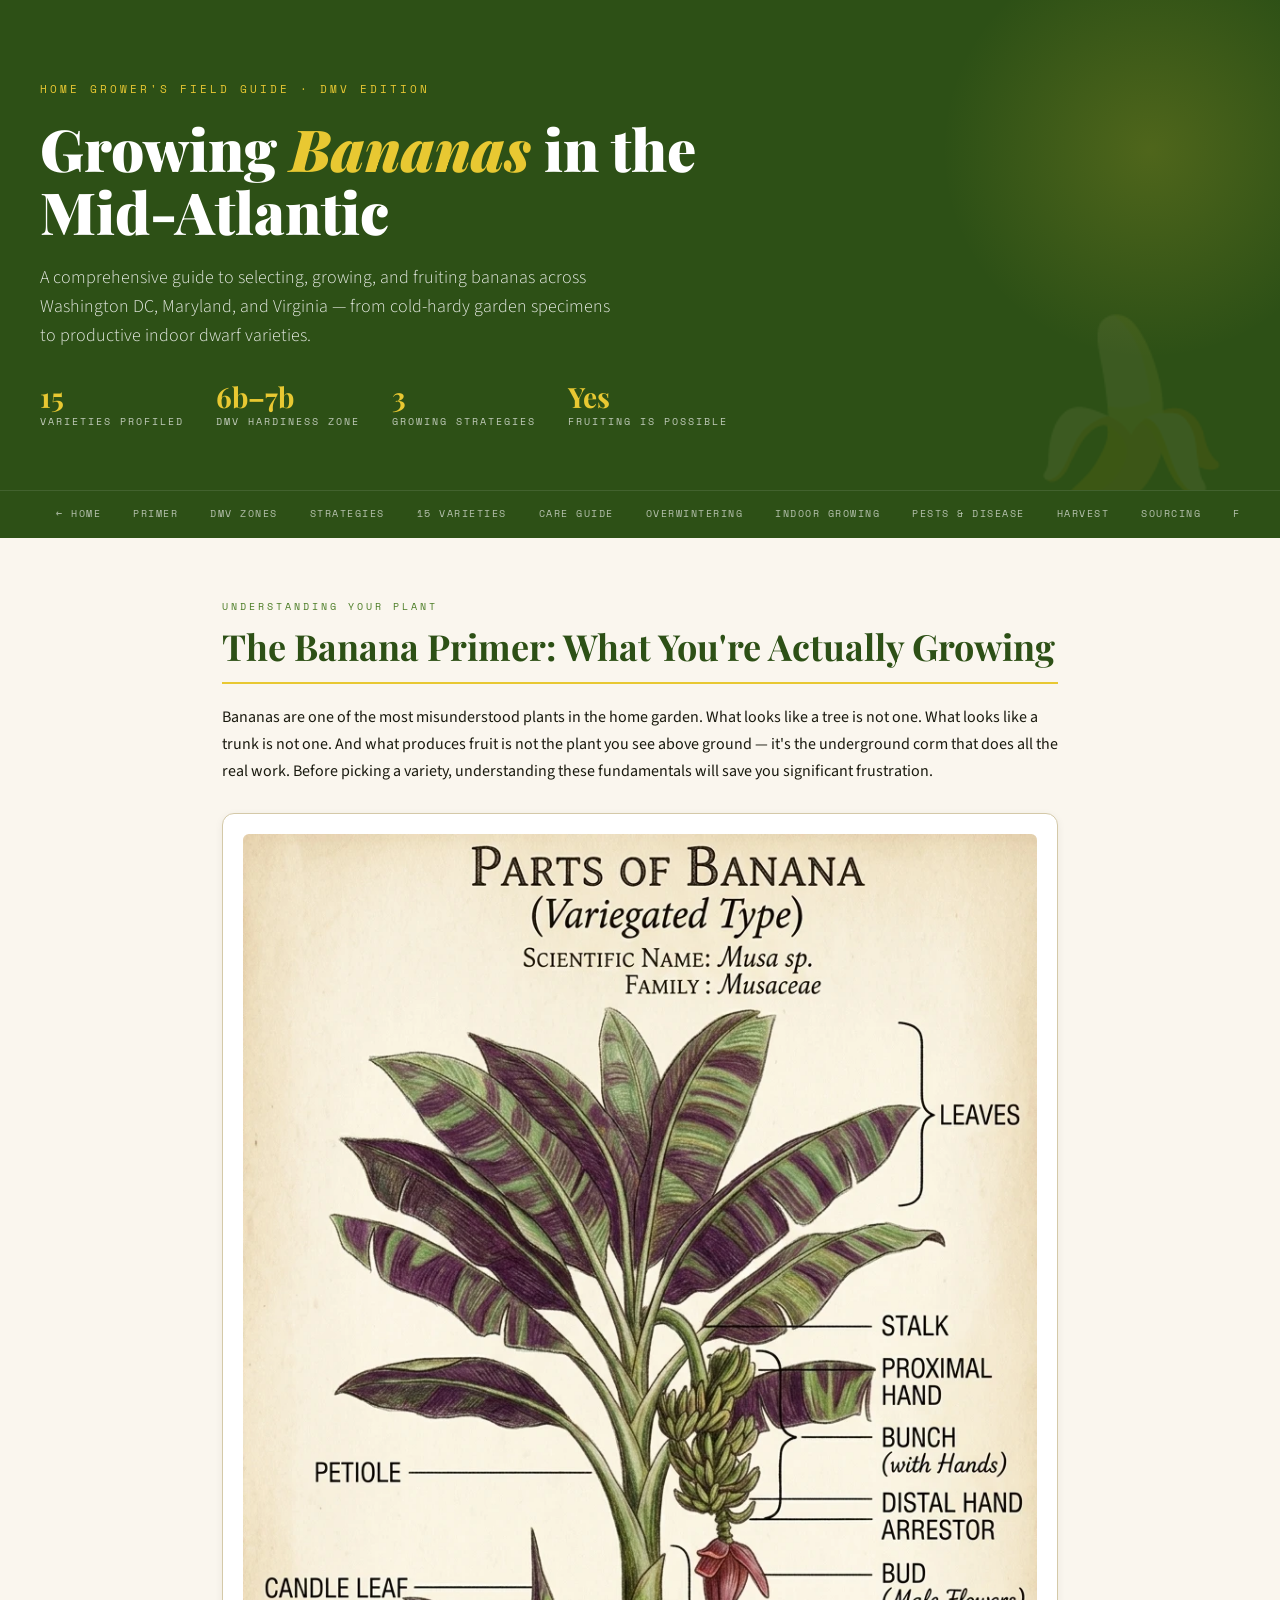
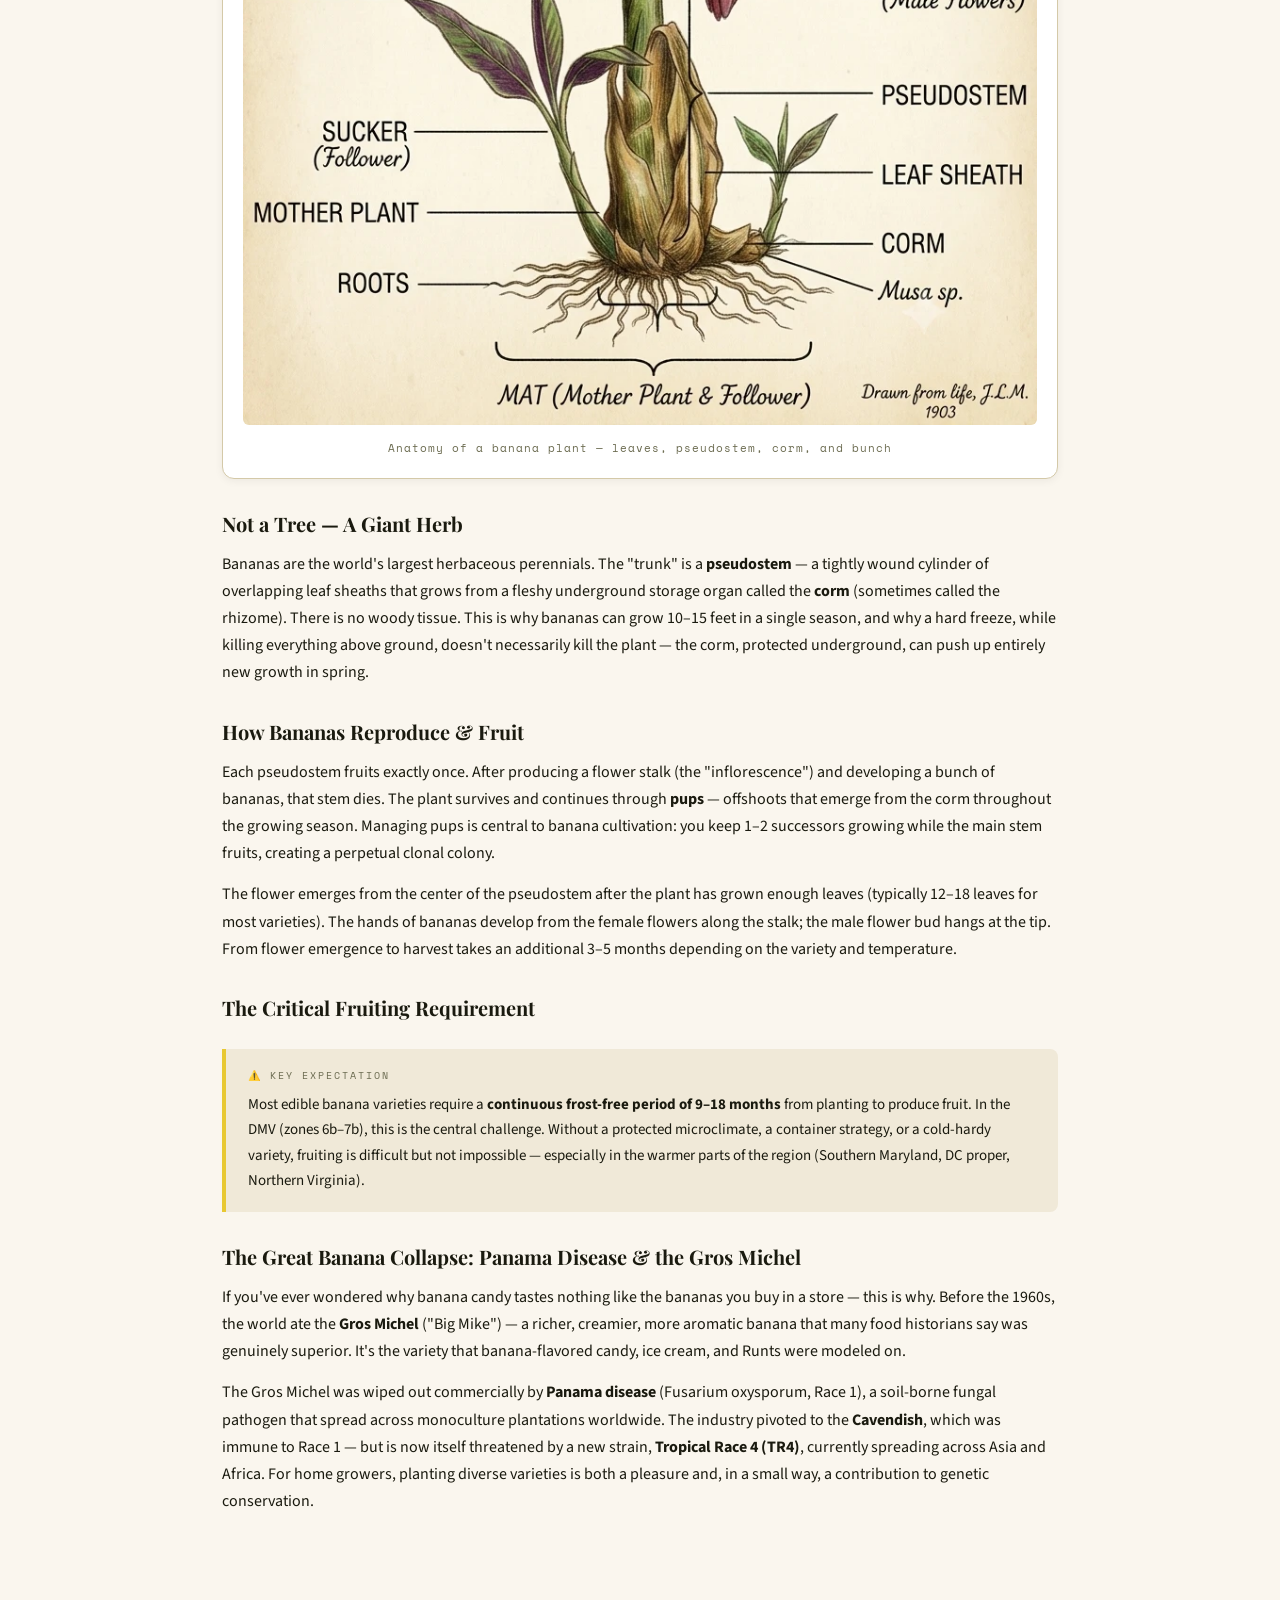
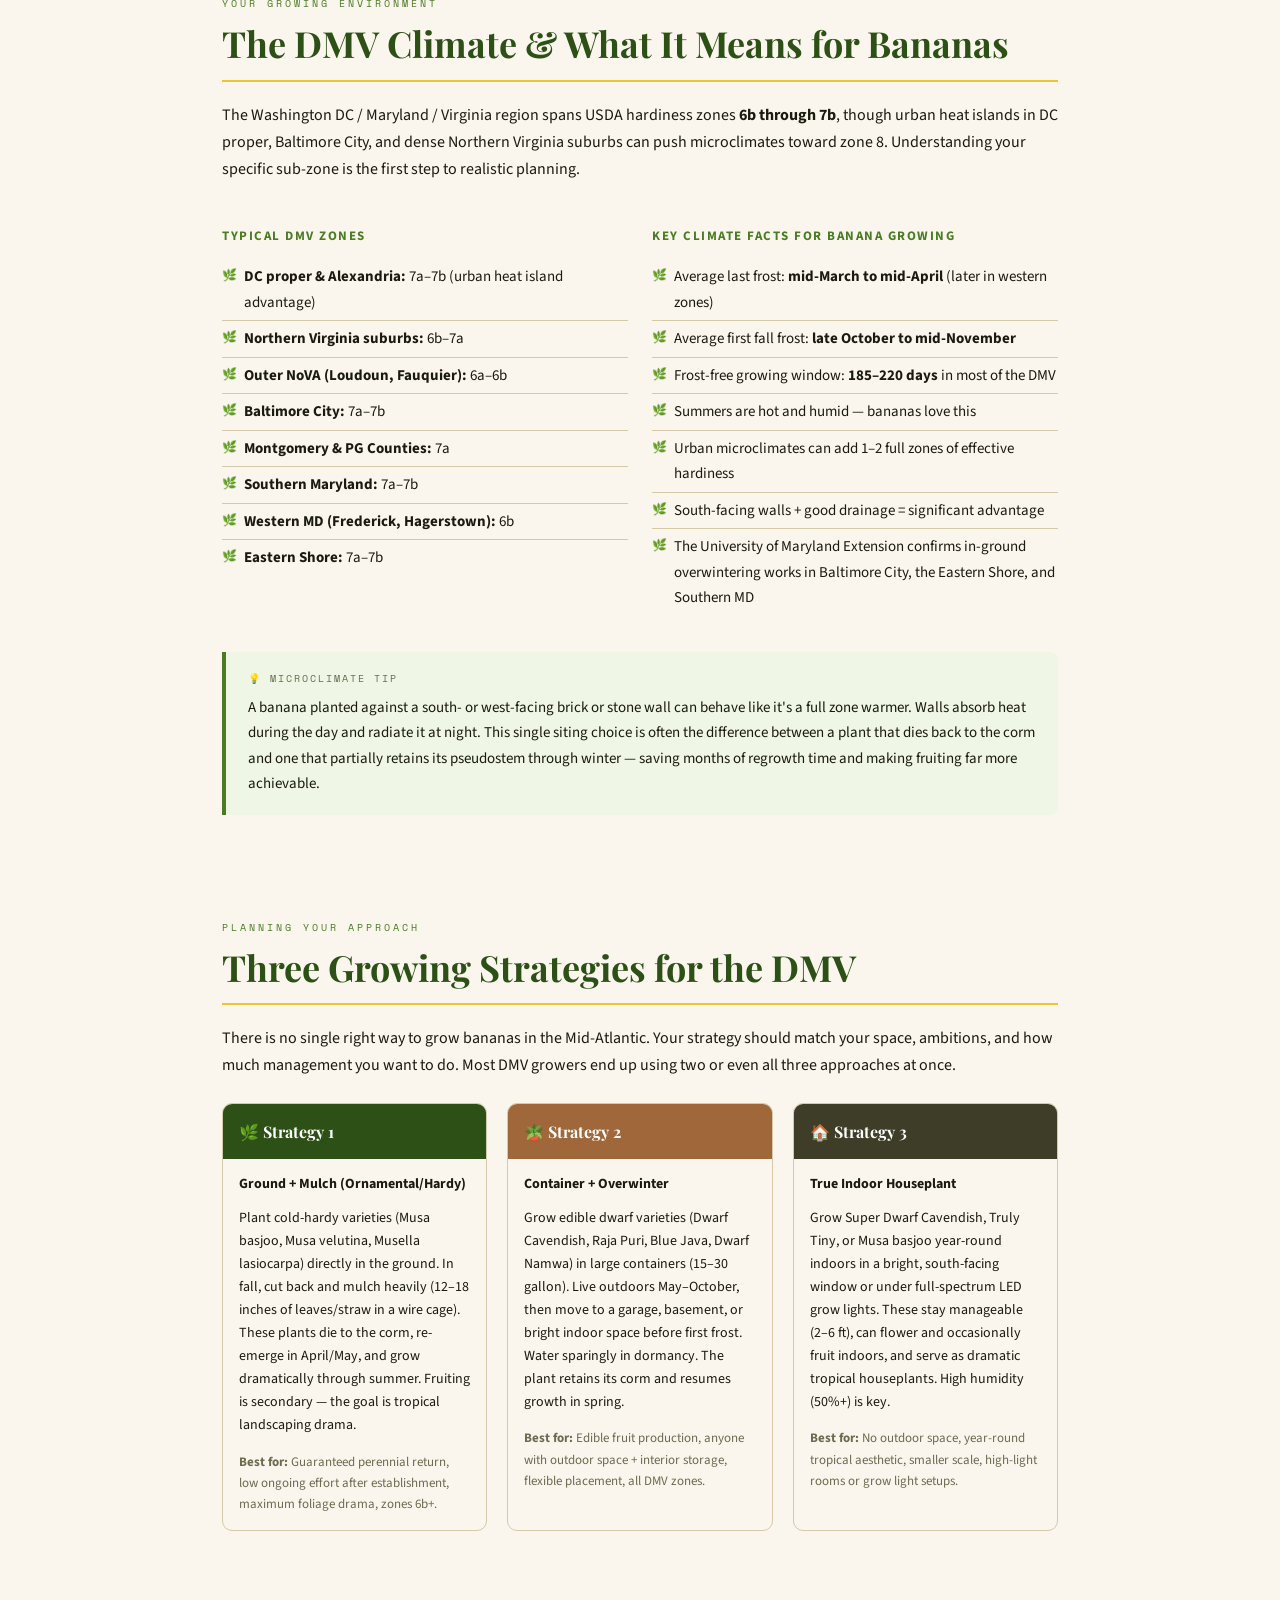
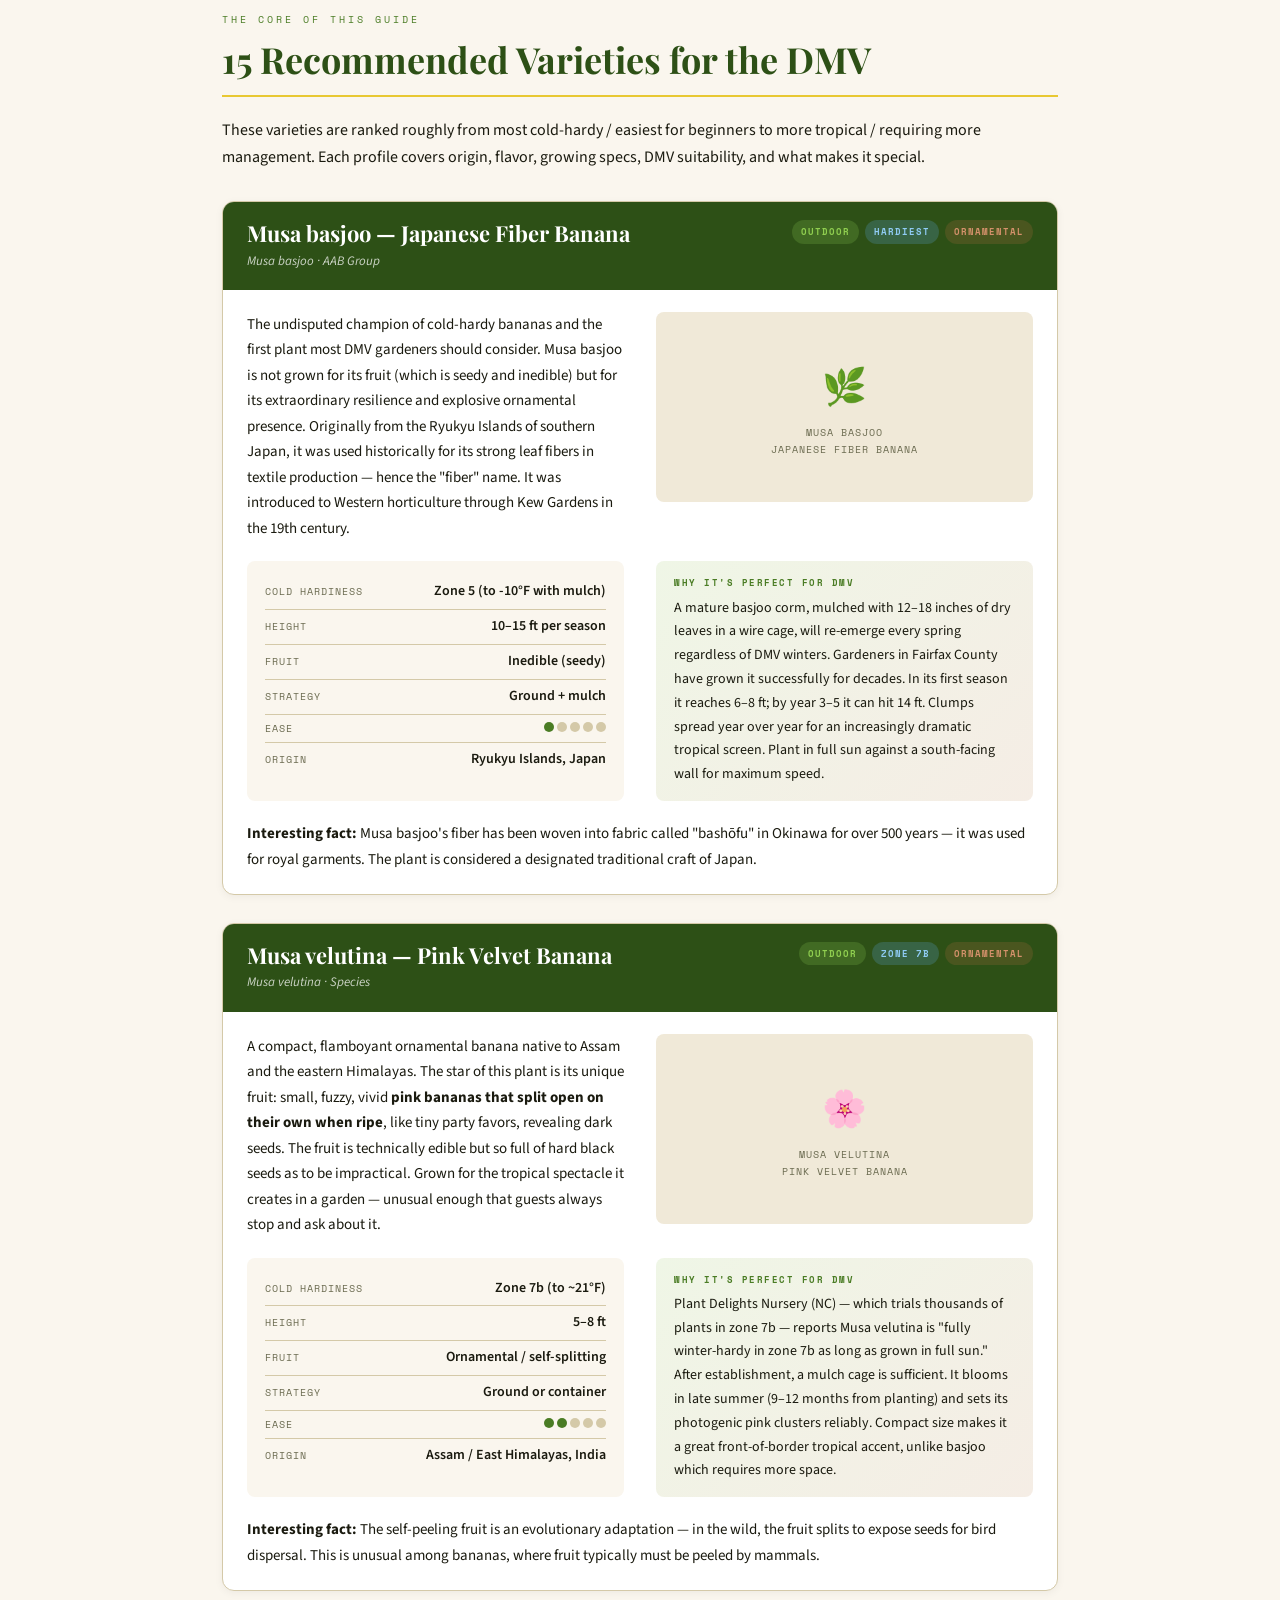
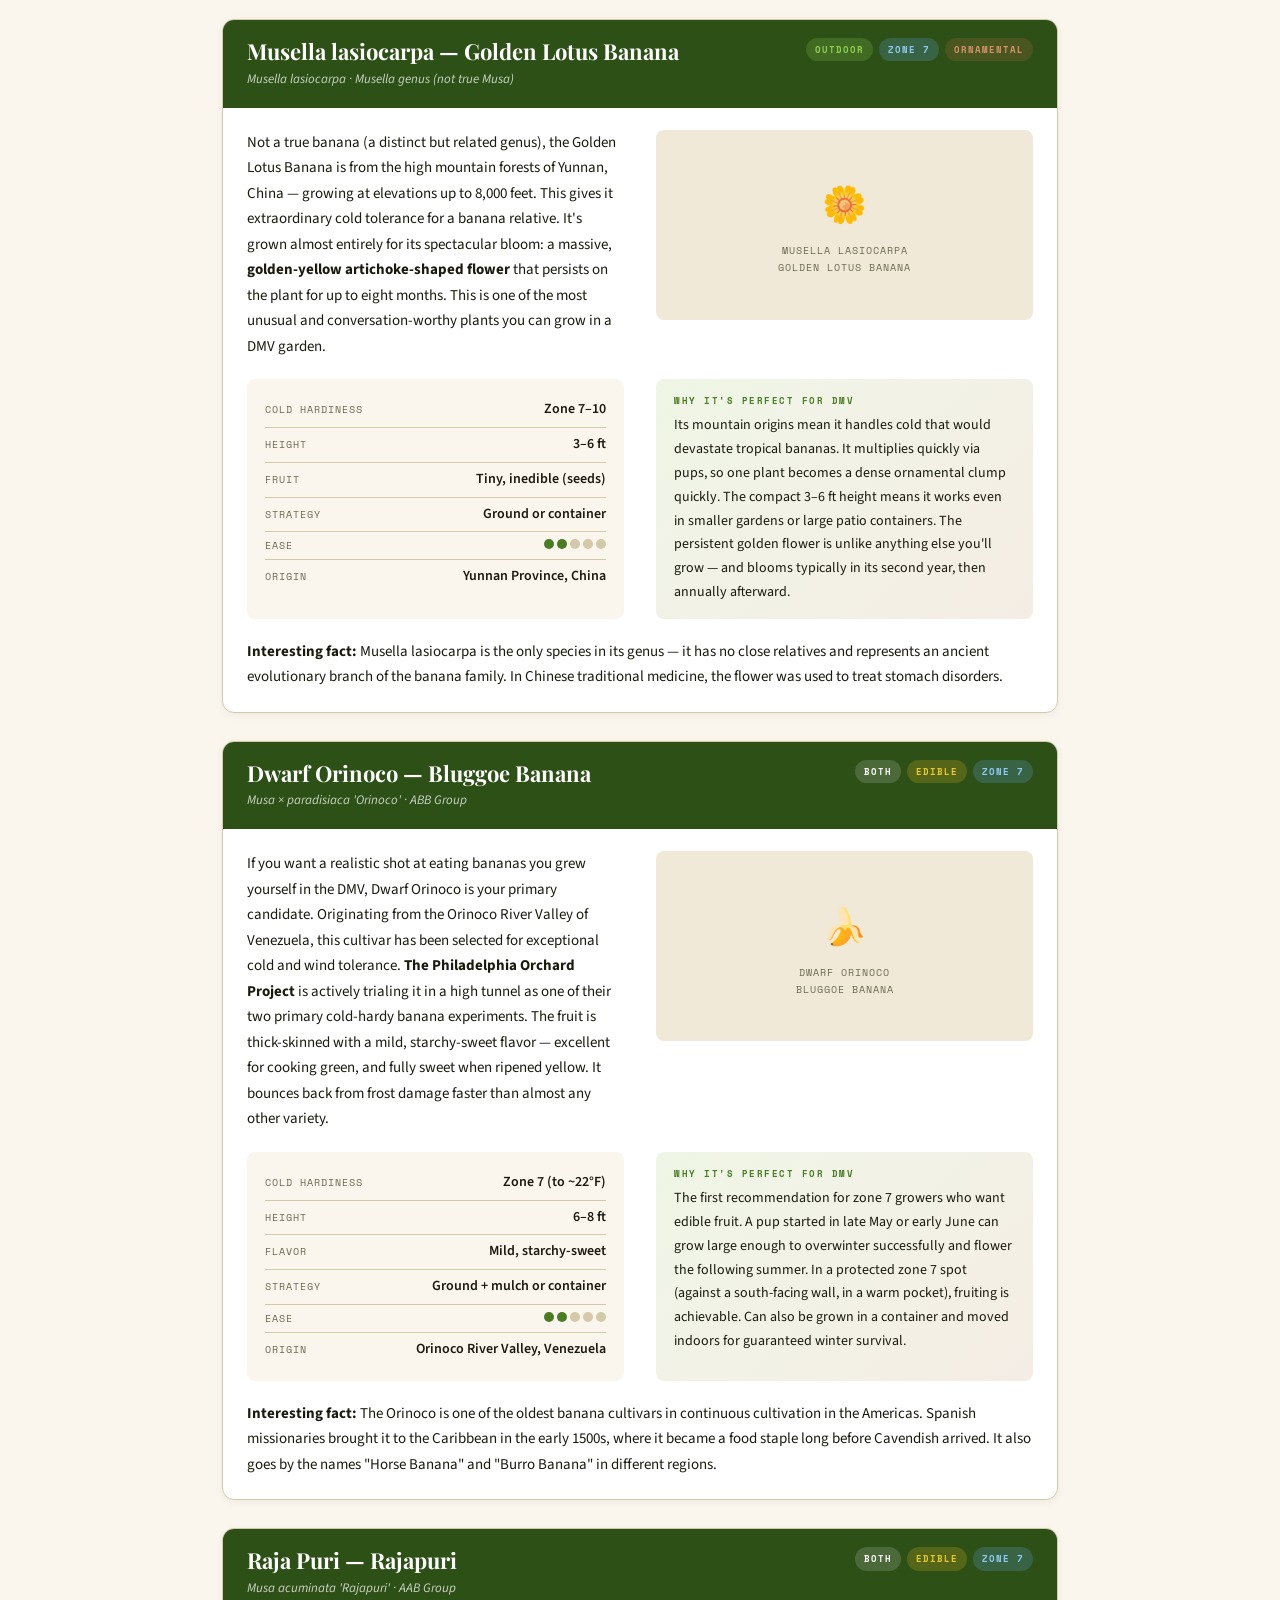
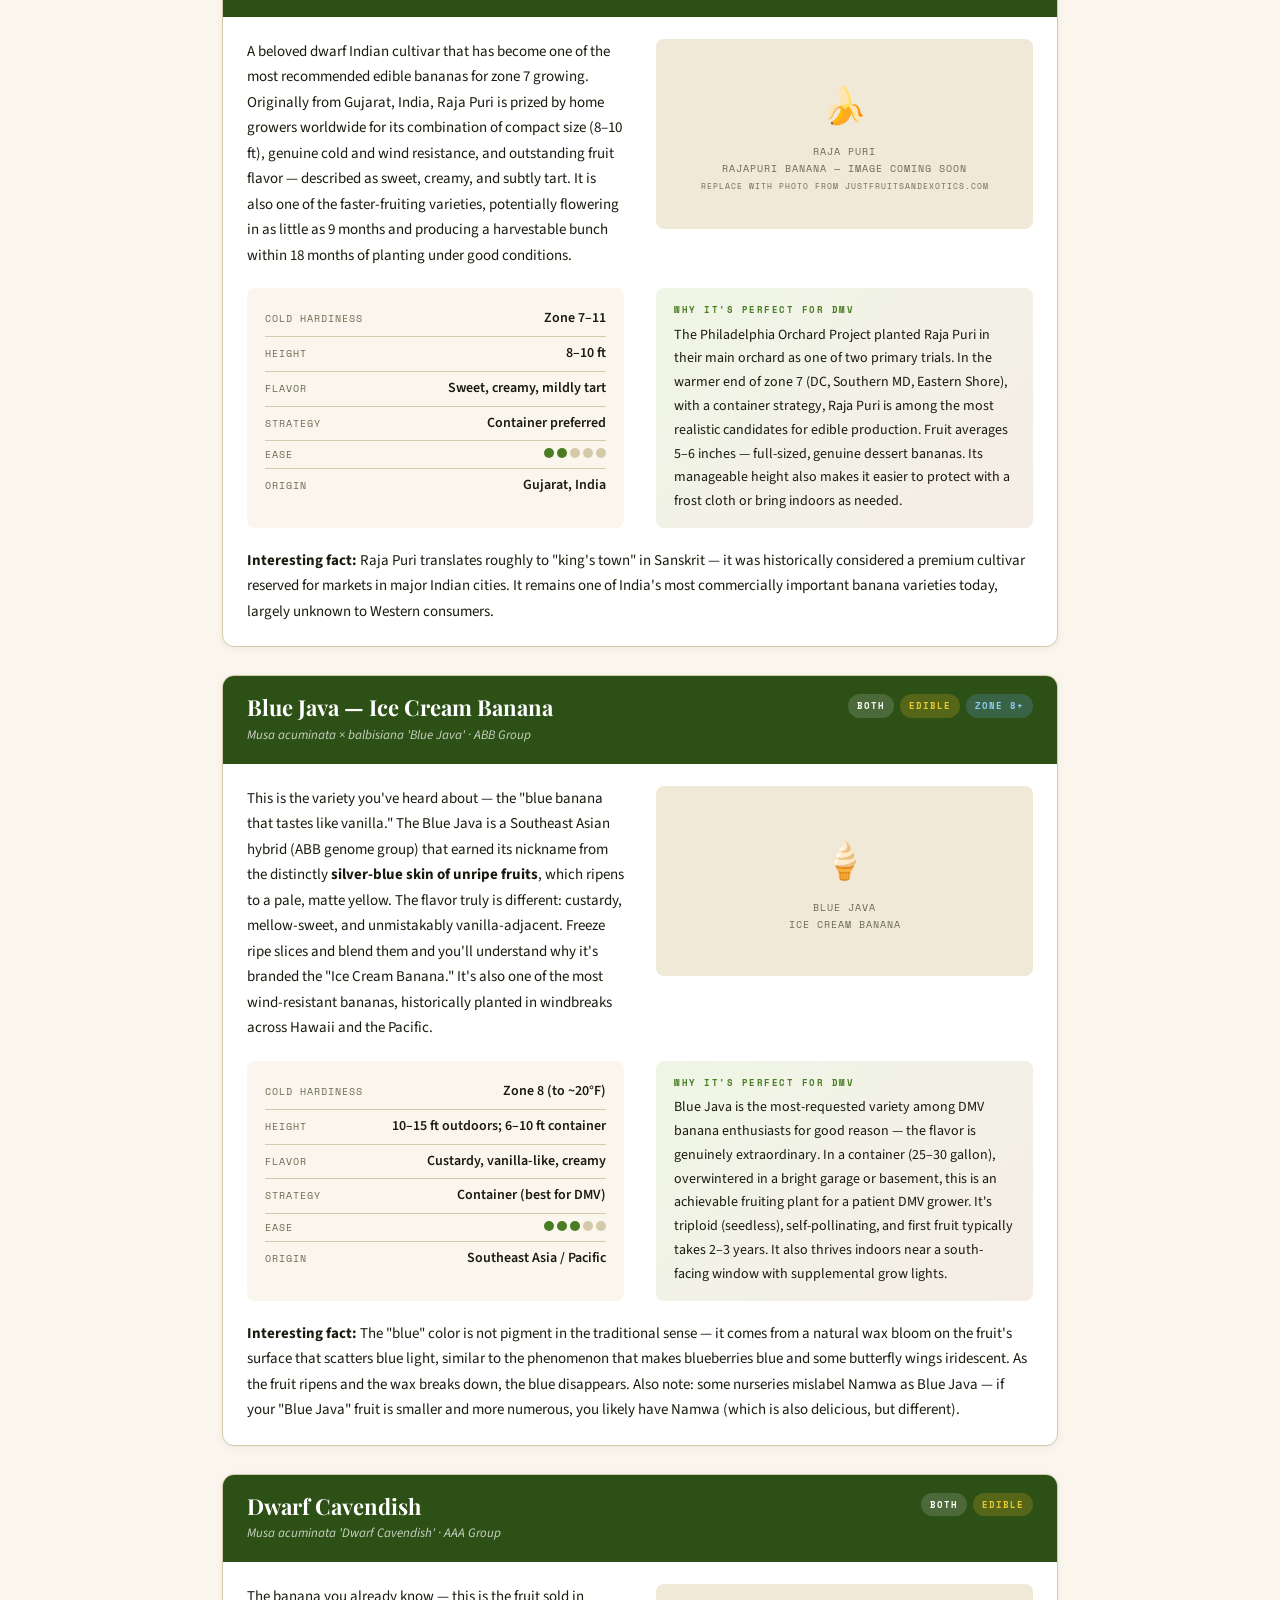
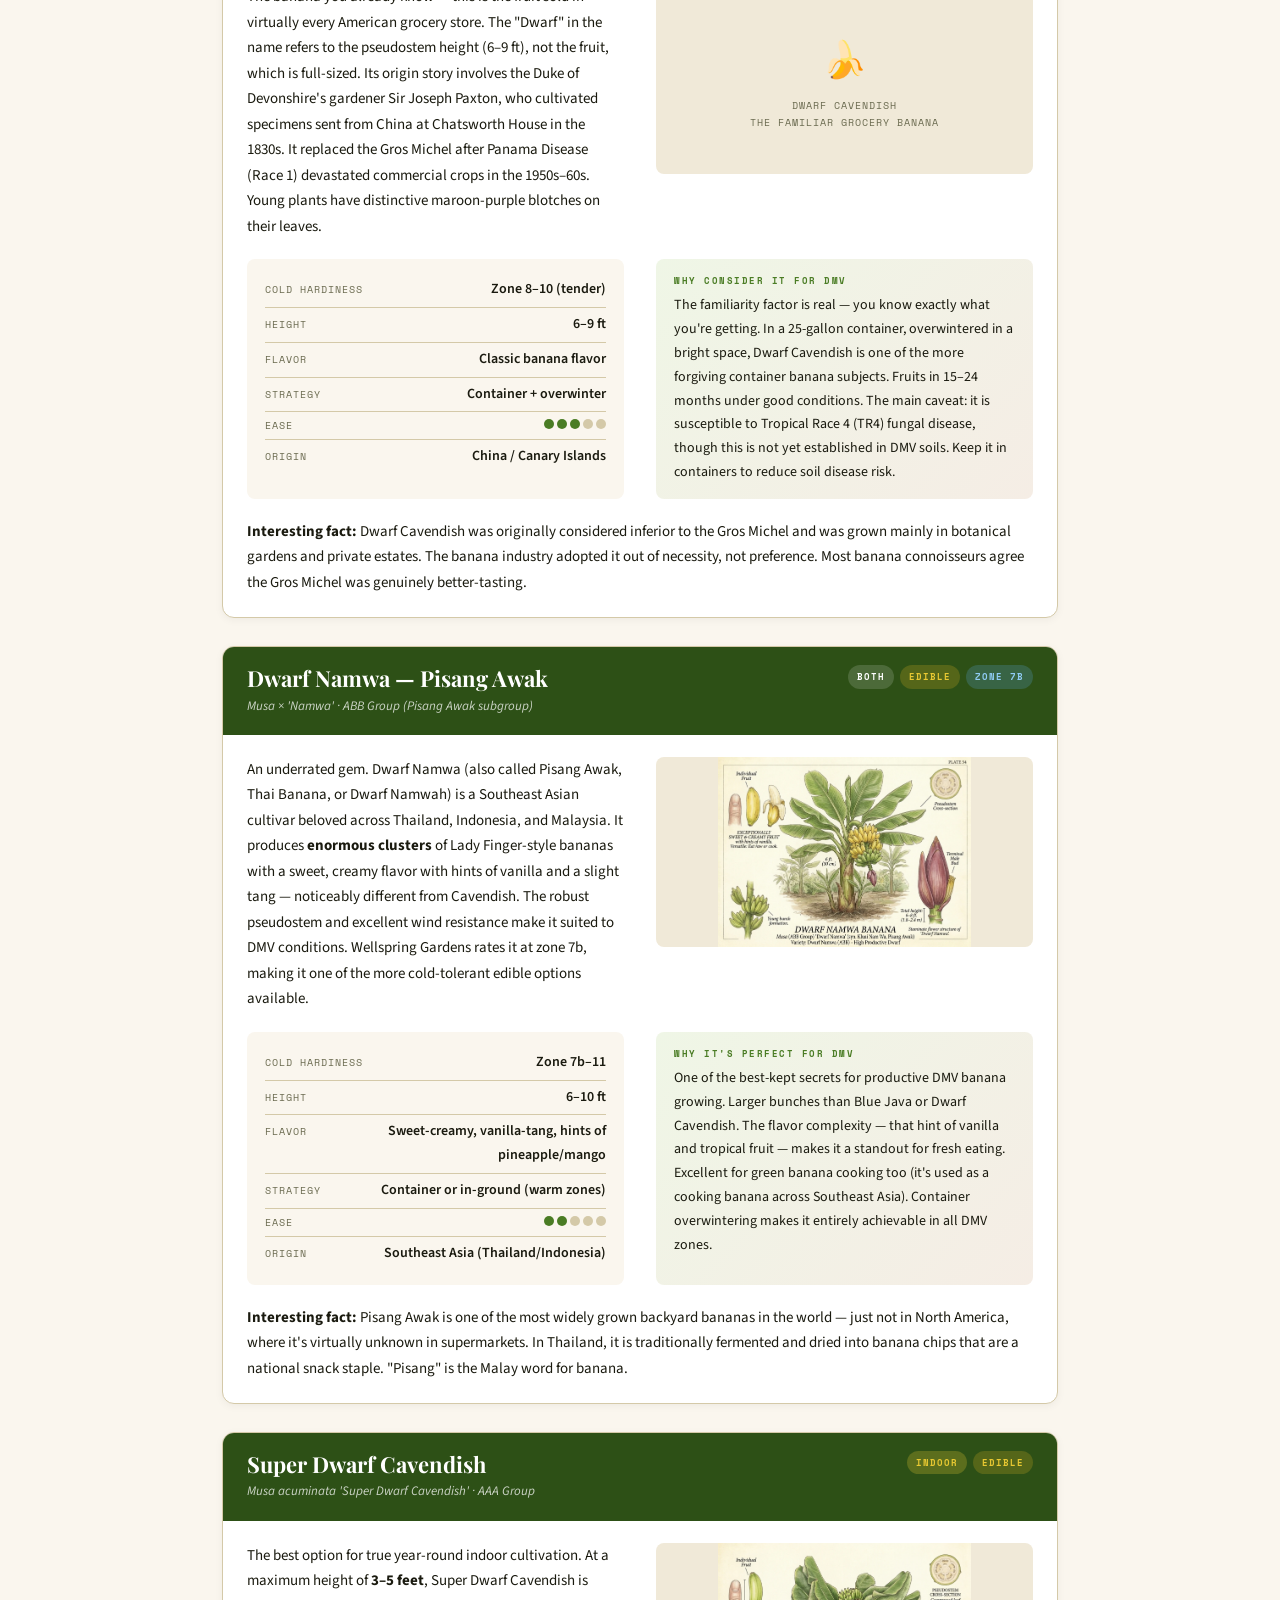
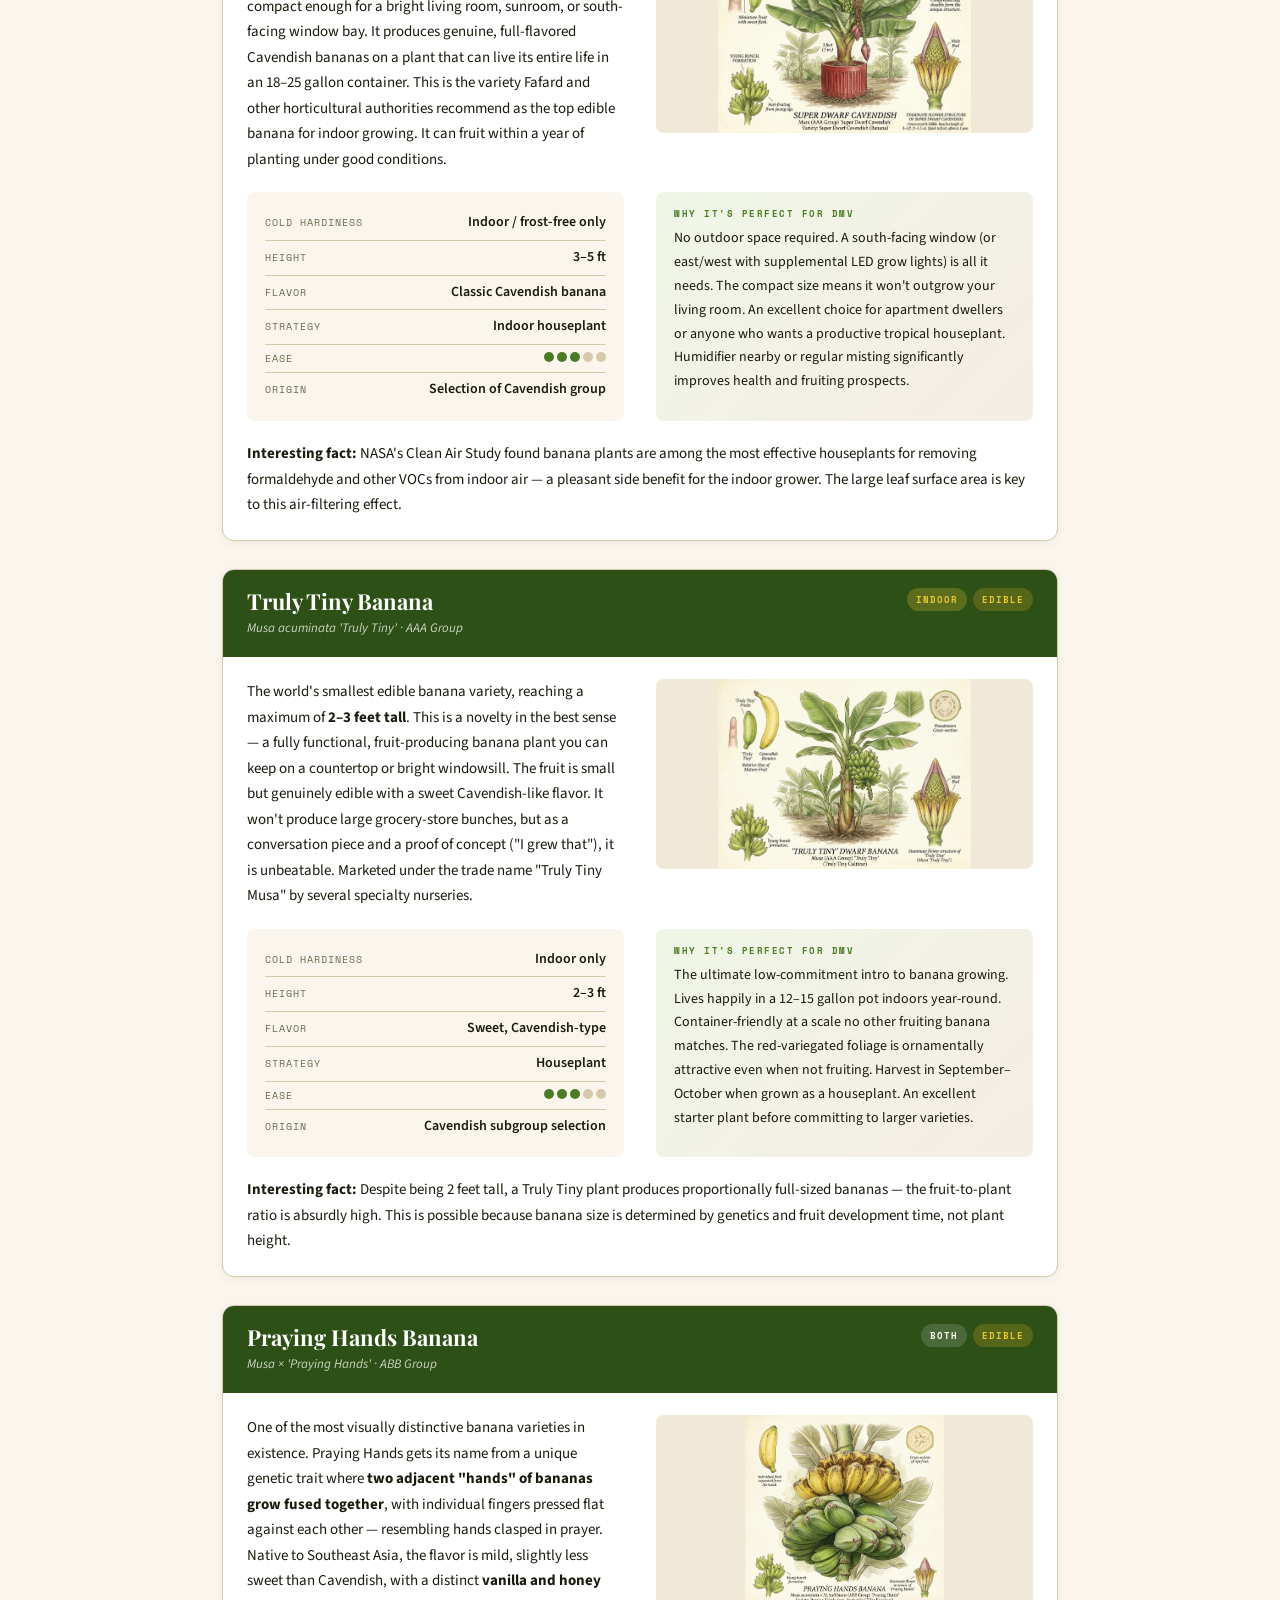
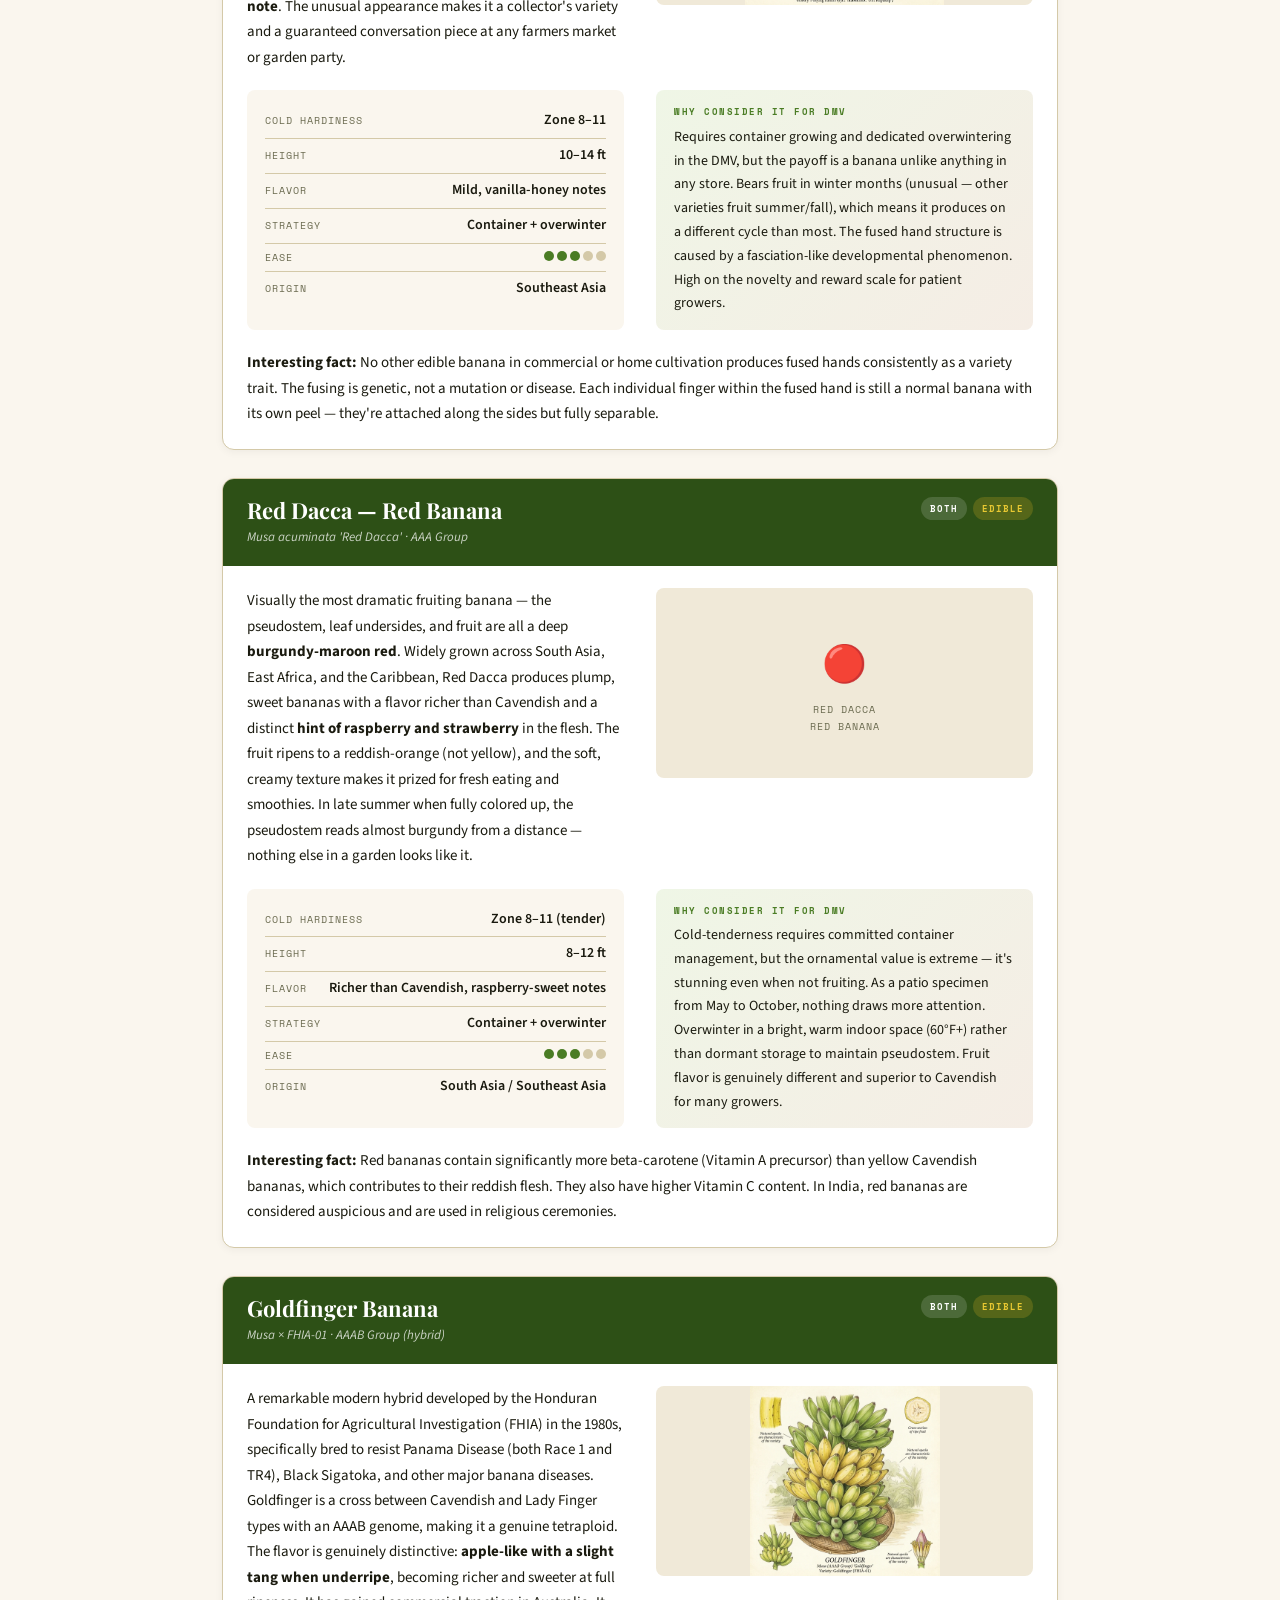
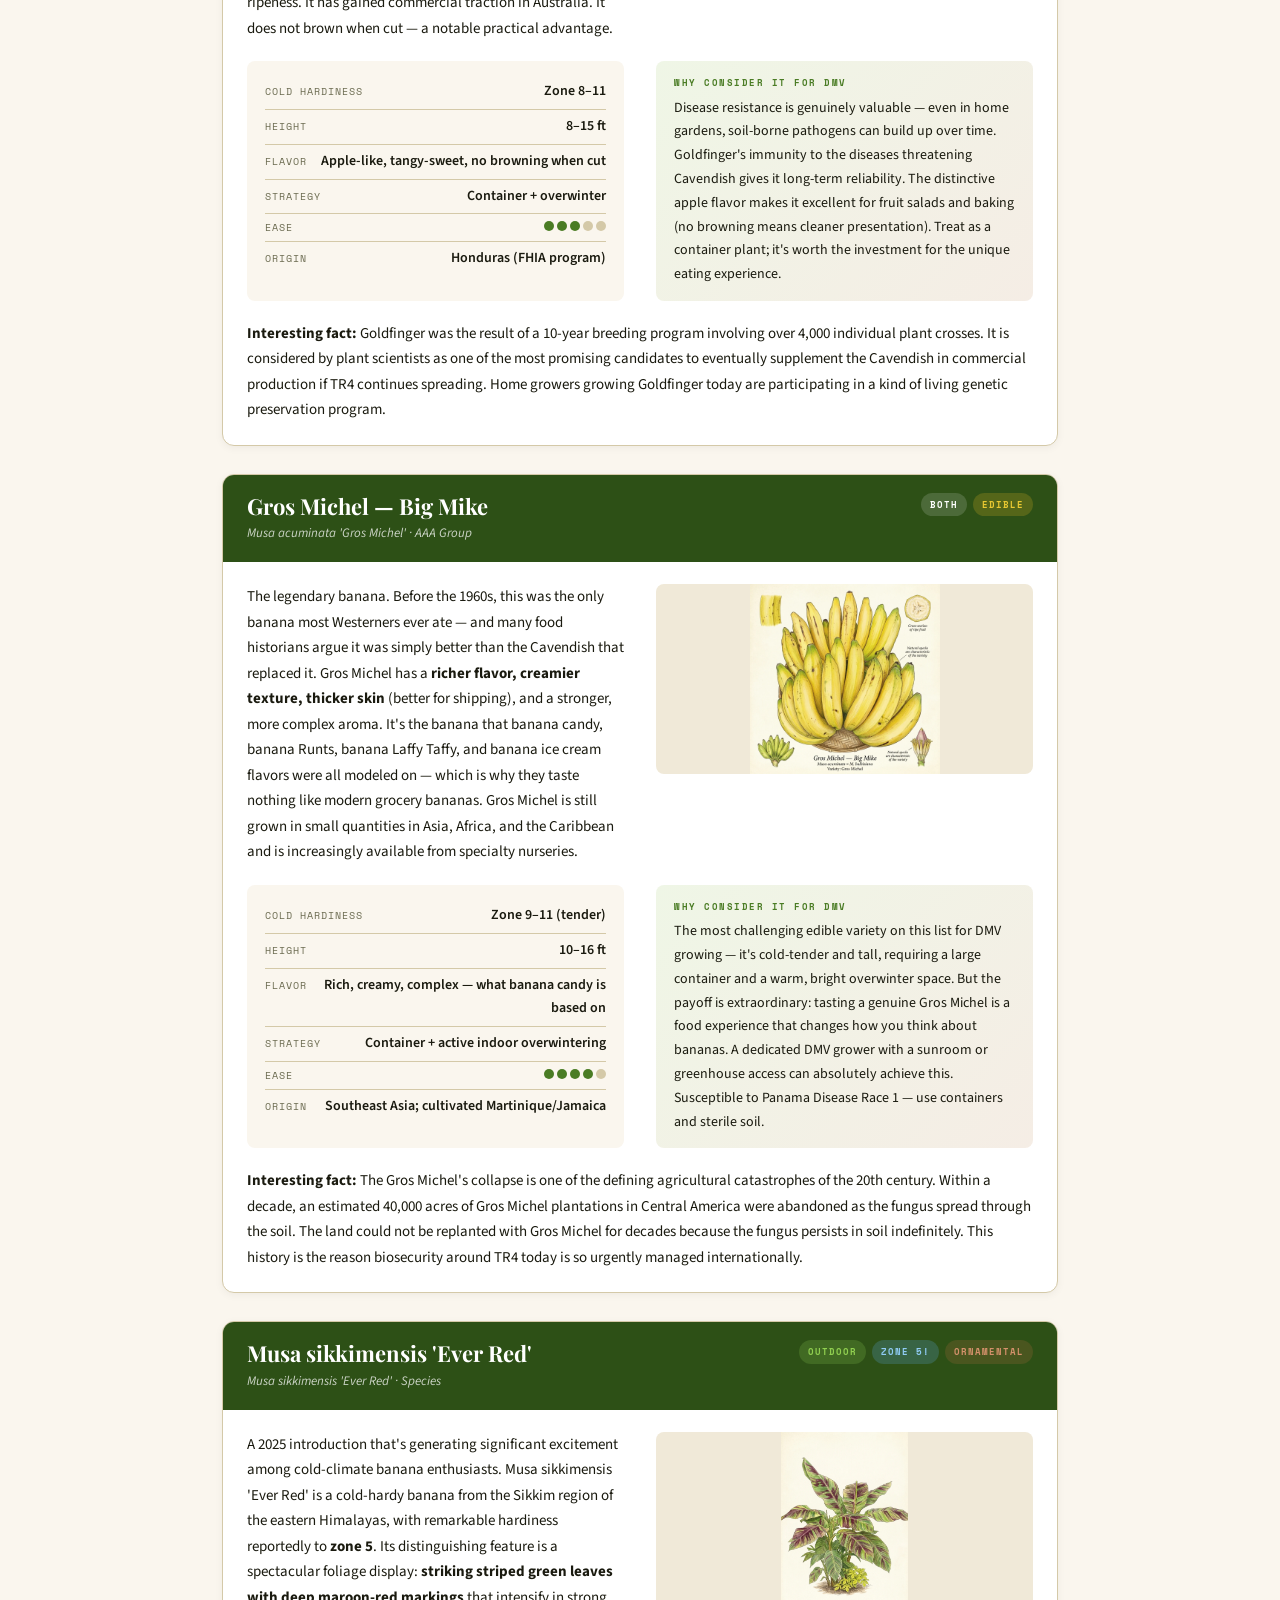
==== bananas.html @ cd566c12 "Add a homepage and move the banana guide to bananas.html The homepage now lives at index.html with a" ====
<!DOCTYPE html>
<html lang="en">
<head>
<meta charset="UTF-8">
<meta name="viewport" content="width=device-width, initial-scale=1.0">
<title>Growing Bananas in the DMV — A Complete Home Grower's Guide</title>
<style>
  @import url('https://fonts.googleapis.com/css2?family=Playfair+Display:ital,wght@0,400;0,700;0,900;1,400;1,700&family=Source+Sans+3:wght@300;400;600;700&family=Space+Mono:wght@400;700&display=swap');

  :root {
    --leaf:        #2D5016;
    --leaf-mid:    #4A7C24;
    --leaf-light:  #7DB84A;
    --banana:      #E8C832;
    --banana-deep: #C9A820;
    --earth:       #6B4226;
    --earth-light: #A0673A;
    --parchment:   #FAF6EE;
    --parchment-dark: #F0E9D8;
    --ink:         #1A1A0F;
    --ink-mid:     #3D3D28;
    --ink-light:   #6B6B50;
    --white:       #FFFFFF;
    --rule:        #D4C9A8;
  }

  * { box-sizing: border-box; margin: 0; padding: 0; }

  html { scroll-behavior: smooth; }

  body {
    font-family: 'Source Sans 3', sans-serif;
    background: var(--parchment);
    color: var(--ink);
    font-size: 16px;
    line-height: 1.7;
  }

  /* ── HERO ── */
  .hero {
    background: var(--leaf);
    color: var(--white);
    padding: 80px 40px 60px;
    position: relative;
    overflow: hidden;
  }
  .hero::before {
    content: '';
    position: absolute;
    top: -60px; right: -80px;
    width: 420px; height: 420px;
    background: radial-gradient(circle, rgba(232,200,50,0.18) 0%, transparent 70%);
    pointer-events: none;
  }
  .hero::after {
    content: '🍌';
    position: absolute;
    bottom: -20px; right: 40px;
    font-size: 180px;
    opacity: 0.07;
    line-height: 1;
  }
  .hero-eyebrow {
    font-family: 'Space Mono', monospace;
    font-size: 11px;
    letter-spacing: 3px;
    text-transform: uppercase;
    color: var(--banana);
    margin-bottom: 18px;
  }
  .hero h1 {
    font-family: 'Playfair Display', serif;
    font-size: clamp(34px, 5vw, 58px);
    font-weight: 900;
    line-height: 1.1;
    max-width: 700px;
    margin-bottom: 20px;
  }
  .hero h1 em {
    font-style: italic;
    color: var(--banana);
  }
  .hero-sub {
    font-size: 18px;
    font-weight: 300;
    max-width: 580px;
    opacity: 0.88;
    line-height: 1.6;
    margin-bottom: 32px;
  }
  .hero-meta {
    display: flex;
    gap: 32px;
    flex-wrap: wrap;
  }
  .hero-stat {
    display: flex;
    flex-direction: column;
    gap: 2px;
  }
  .hero-stat-num {
    font-family: 'Playfair Display', serif;
    font-size: 28px;
    font-weight: 700;
    color: var(--banana);
    line-height: 1;
  }
  .hero-stat-label {
    font-family: 'Space Mono', monospace;
    font-size: 10px;
    letter-spacing: 2px;
    text-transform: uppercase;
    opacity: 0.7;
  }

  /* ── NAV ── */
  .toc {
    background: var(--leaf);
    border-top: 1px solid rgba(255,255,255,0.1);
    padding: 0 40px;
    position: sticky;
    top: 0;
    z-index: 100;
  }
  .toc-inner {
    display: flex;
    gap: 0;
    overflow-x: auto;
    scrollbar-width: none;
  }
  .toc-inner::-webkit-scrollbar { display: none; }
  .toc a {
    font-family: 'Space Mono', monospace;
    font-size: 10px;
    letter-spacing: 1.5px;
    text-transform: uppercase;
    color: rgba(255,255,255,0.65);
    text-decoration: none;
    padding: 14px 16px;
    white-space: nowrap;
    border-bottom: 2px solid transparent;
    transition: color 0.2s, border-color 0.2s;
  }
  .toc a:hover {
    color: var(--banana);
    border-bottom-color: var(--banana);
  }

  /* ── LAYOUT ── */
  .container {
    max-width: 900px;
    margin: 0 auto;
    padding: 0 32px;
  }

  section {
    padding: 60px 0 20px;
  }

  /* ── SECTION HEADERS ── */
  .section-eyebrow {
    font-family: 'Space Mono', monospace;
    font-size: 10px;
    letter-spacing: 3px;
    text-transform: uppercase;
    color: var(--leaf-mid);
    margin-bottom: 10px;
  }
  h2 {
    font-family: 'Playfair Display', serif;
    font-size: clamp(26px, 3.5vw, 36px);
    font-weight: 700;
    color: var(--leaf);
    line-height: 1.2;
    margin-bottom: 20px;
    padding-bottom: 14px;
    border-bottom: 2px solid var(--banana);
  }
  h3 {
    font-family: 'Playfair Display', serif;
    font-size: 20px;
    font-weight: 700;
    color: var(--ink);
    margin: 28px 0 10px;
  }
  h4 {
    font-family: 'Source Sans 3', sans-serif;
    font-size: 13px;
    font-weight: 700;
    letter-spacing: 1.5px;
    text-transform: uppercase;
    color: var(--leaf-mid);
    margin: 22px 0 8px;
  }
  p { margin-bottom: 14px; }
  p:last-child { margin-bottom: 0; }

  /* ── CALLOUT BOXES ── */
  .callout {
    background: var(--parchment-dark);
    border-left: 4px solid var(--banana);
    border-radius: 0 8px 8px 0;
    padding: 18px 22px;
    margin: 24px 0;
  }
  .callout.green {
    border-left-color: var(--leaf-mid);
    background: #EFF6E6;
  }
  .callout.earth {
    border-left-color: var(--earth);
    background: #F5EDE5;
  }
  .callout-title {
    font-family: 'Space Mono', monospace;
    font-size: 10px;
    letter-spacing: 2px;
    text-transform: uppercase;
    color: var(--ink-light);
    margin-bottom: 8px;
  }
  .callout p { font-size: 15px; }

  /* ── DIAGRAM FIGURE ── */
  .diagram-figure {
    margin: 28px 0;
    background: var(--white);
    border: 1px solid var(--rule);
    border-radius: 12px;
    padding: 20px;
    box-shadow: 0 2px 8px rgba(0,0,0,0.06);
    text-align: center;
  }
  .diagram-figure img {
    max-width: 100%;
    height: auto;
    border-radius: 6px;
    display: block;
    margin: 0 auto;
  }
  .diagram-figure figcaption {
    margin-top: 14px;
    font-family: 'Space Mono', monospace;
    font-size: 11px;
    letter-spacing: 1px;
    color: var(--ink-light);
    text-align: center;
  }

  /* ── VARIETY CARDS ── */
  .variety-grid {
    display: flex;
    flex-direction: column;
    gap: 0;
    margin-top: 30px;
  }
  .variety-card {
    background: var(--white);
    border: 1px solid var(--rule);
    border-radius: 12px;
    overflow: hidden;
    margin-bottom: 28px;
    box-shadow: 0 2px 8px rgba(0,0,0,0.05);
  }
  .variety-header {
    background: var(--leaf);
    color: var(--white);
    padding: 18px 24px;
    display: flex;
    justify-content: space-between;
    align-items: flex-start;
    flex-wrap: wrap;
    gap: 10px;
  }
  .variety-number {
    font-family: 'Playfair Display', serif;
    font-size: 44px;
    font-weight: 900;
    color: rgba(255,255,255,0.12);
    line-height: 1;
    position: absolute;
    right: 24px;
    top: 10px;
  }
  .variety-header-left { position: relative; }
  .variety-name {
    font-family: 'Playfair Display', serif;
    font-size: 22px;
    font-weight: 700;
    line-height: 1.2;
    margin-bottom: 3px;
  }
  .variety-latin {
    font-style: italic;
    font-size: 13px;
    opacity: 0.75;
    font-family: 'Source Sans 3', sans-serif;
  }
  .variety-badges {
    display: flex;
    gap: 6px;
    flex-wrap: wrap;
    align-items: center;
  }
  .badge {
    font-family: 'Space Mono', monospace;
    font-size: 9px;
    letter-spacing: 1px;
    text-transform: uppercase;
    padding: 4px 9px;
    border-radius: 20px;
    font-weight: 700;
  }
  .badge-outdoor  { background: rgba(125,184,74,0.25); color: #90CF50; }
  .badge-indoor   { background: rgba(232,200,50,0.25); color: var(--banana); }
  .badge-both     { background: rgba(255,255,255,0.15); color: var(--white); }
  .badge-edible   { background: rgba(201,168,32,0.25); color: #E8C832; }
  .badge-ornament { background: rgba(160,103,58,0.25); color: #D4916B; }
  .badge-cold     { background: rgba(100,180,255,0.2); color: #90CCF5; }

  .variety-body {
    padding: 22px 24px;
    display: grid;
    grid-template-columns: 1fr 1fr;
    gap: 20px 32px;
  }
  @media (max-width: 640px) {
    .variety-body { grid-template-columns: 1fr; }
  }
  .variety-body-full {
    grid-column: 1 / -1;
  }
  .variety-specs {
    background: var(--parchment);
    border-radius: 8px;
    padding: 14px 18px;
  }
  .spec-row {
    display: flex;
    justify-content: space-between;
    align-items: baseline;
    padding: 5px 0;
    border-bottom: 1px solid var(--rule);
    font-size: 14px;
    gap: 12px;
  }
  .spec-row:last-child { border-bottom: none; }
  .spec-label {
    font-family: 'Space Mono', monospace;
    font-size: 10px;
    letter-spacing: 1px;
    text-transform: uppercase;
    color: var(--ink-light);
    white-space: nowrap;
    flex-shrink: 0;
  }
  .spec-val {
    font-weight: 600;
    text-align: right;
    color: var(--ink);
  }
  .difficulty-bar {
    display: flex;
    gap: 3px;
    justify-content: flex-end;
  }
  .diff-dot {
    width: 10px; height: 10px;
    border-radius: 50%;
    background: var(--rule);
  }
  .diff-dot.filled { background: var(--leaf-mid); }
  .variety-desc { font-size: 15px; line-height: 1.7; }
  .variety-highlight {
    background: linear-gradient(135deg, #EFF6E6, #F5EDE5);
    border-radius: 8px;
    padding: 14px 18px;
    font-size: 14px;
  }
  .variety-highlight strong {
    display: block;
    font-family: 'Space Mono', monospace;
    font-size: 9px;
    letter-spacing: 1.5px;
    text-transform: uppercase;
    color: var(--leaf-mid);
    margin-bottom: 6px;
  }

  /* ── VARIETY IMAGES ── */
  .variety-intro {
    display: flex;
    align-items: center;
  }
  .variety-img-wrap {
    border-radius: 8px;
    overflow: hidden;
    height: 190px;
    background: var(--parchment-dark);
    display: flex;
    align-items: center;
    justify-content: center;
    position: relative;
  }
  .variety-img-wrap img {
    max-width: 100%;
    max-height: 100%;
    width: auto;
    height: auto;
    object-fit: contain;
    object-position: center;
    display: block;
  }
  @media (max-width: 640px) {
    .variety-img-wrap { height: 220px; }
  }
  .variety-img-wrap .img-placeholder {
    display: flex;
    flex-direction: column;
    align-items: center;
    justify-content: center;
    gap: 8px;
    color: var(--ink-light);
    font-family: 'Space Mono', monospace;
    font-size: 10px;
    letter-spacing: 1px;
    text-transform: uppercase;
    text-align: center;
    padding: 20px;
  }
  .variety-img-wrap .img-placeholder span { font-size: 36px; }
  .variety-img-credit {
    position: absolute;
    bottom: 6px;
    right: 8px;
    background: rgba(0,0,0,0.5);
    color: rgba(255,255,255,0.75);
    font-size: 9px;
    font-family: 'Space Mono', monospace;
    padding: 2px 6px;
    border-radius: 3px;
    pointer-events: none;
  }

  /* ── STRATEGY BLOCKS ── */
  .strategy-grid {
    display: grid;
    grid-template-columns: repeat(3, 1fr);
    gap: 20px;
    margin-top: 24px;
  }
  @media (max-width: 680px) {
    .strategy-grid { grid-template-columns: 1fr; }
  }
  .strategy-card {
    border: 1px solid var(--rule);
    border-radius: 10px;
    overflow: hidden;
  }
  .strategy-card-head {
    padding: 14px 16px;
    font-family: 'Playfair Display', serif;
    font-size: 16px;
    font-weight: 700;
    color: var(--white);
    display: flex;
    align-items: center;
    gap: 10px;
  }
  .strategy-card-head.s1 { background: var(--leaf); }
  .strategy-card-head.s2 { background: var(--earth-light); }
  .strategy-card-head.s3 { background: var(--ink-mid); }
  .strategy-card-body {
    padding: 14px 16px;
    font-size: 14px;
    line-height: 1.65;
  }

  /* ── QUICK REF TABLE ── */
  .ref-table {
    width: 100%;
    border-collapse: collapse;
    font-size: 13px;
    margin-top: 24px;
    background: var(--white);
    border-radius: 10px;
    overflow: hidden;
    box-shadow: 0 2px 8px rgba(0,0,0,0.06);
  }
  .ref-table th {
    background: var(--leaf);
    color: var(--white);
    font-family: 'Space Mono', monospace;
    font-size: 9px;
    letter-spacing: 1.5px;
    text-transform: uppercase;
    padding: 12px 14px;
    text-align: left;
    white-space: nowrap;
  }
  .ref-table td {
    padding: 10px 14px;
    border-bottom: 1px solid var(--rule);
    vertical-align: middle;
  }
  .ref-table tr:last-child td { border-bottom: none; }
  .ref-table tr:nth-child(even) td { background: var(--parchment); }
  .zone-pill {
    display: inline-block;
    background: var(--leaf-light);
    color: var(--white);
    border-radius: 10px;
    padding: 2px 8px;
    font-family: 'Space Mono', monospace;
    font-size: 10px;
    font-weight: 700;
  }
  .zone-pill.warm { background: var(--earth-light); }
  .zone-pill.hot { background: #c0392b; }

  /* ── LISTS ── */
  ul.leaf-list {
    list-style: none;
    padding: 0;
    margin: 12px 0;
  }
  ul.leaf-list li {
    padding: 5px 0 5px 22px;
    position: relative;
    font-size: 15px;
    border-bottom: 1px solid var(--rule);
  }
  ul.leaf-list li:last-child { border-bottom: none; }
  ul.leaf-list li::before {
    content: '🌿';
    position: absolute;
    left: 0;
    font-size: 12px;
    top: 7px;
  }

  ol.steps {
    list-style: none;
    padding: 0;
    counter-reset: step-counter;
    margin: 16px 0;
  }
  ol.steps li {
    counter-increment: step-counter;
    padding: 10px 0 10px 44px;
    position: relative;
    border-bottom: 1px solid var(--rule);
    font-size: 15px;
  }
  ol.steps li:last-child { border-bottom: none; }
  ol.steps li::before {
    content: counter(step-counter);
    position: absolute;
    left: 0;
    top: 10px;
    width: 28px; height: 28px;
    background: var(--leaf);
    color: var(--white);
    border-radius: 50%;
    display: flex;
    align-items: center;
    justify-content: center;
    font-family: 'Space Mono', monospace;
    font-size: 11px;
    font-weight: 700;
  }

  /* ── FOOTER ── */
  footer {
    background: var(--leaf);
    color: rgba(255,255,255,0.6);
    padding: 36px 40px;
    font-size: 13px;
    margin-top: 60px;
    text-align: center;
  }
  footer strong { color: var(--banana); }

  /* ── MISC ── */
  .two-col {
    display: grid;
    grid-template-columns: 1fr 1fr;
    gap: 24px;
    margin-top: 20px;
  }
  @media (max-width: 640px) {
    .two-col { grid-template-columns: 1fr; }
    .hero { padding: 50px 24px 40px; }
    .toc { padding: 0 16px; }
    .container { padding: 0 20px; }
  }
  .divider {
    height: 1px;
    background: var(--rule);
    margin: 40px 0 0;
  }
  .fun-fact-grid {
    display: grid;
    grid-template-columns: repeat(2, 1fr);
    gap: 16px;
    margin-top: 20px;
  }
  @media (max-width: 600px) { .fun-fact-grid { grid-template-columns: 1fr; } }
  .fun-fact {
    background: var(--white);
    border: 1px solid var(--rule);
    border-radius: 10px;
    padding: 18px 20px;
  }
  .fun-fact-icon {
    font-size: 28px;
    margin-bottom: 10px;
    display: block;
  }
  .fun-fact p { font-size: 14px; }
  .fun-fact strong { color: var(--leaf); }

  .sourcing-card {
    background: var(--white);
    border: 1px solid var(--rule);
    border-radius: 10px;
    padding: 18px 22px;
    margin-bottom: 14px;
  }
  .sourcing-card h4 { margin-top: 0; }
  .sourcing-card p { font-size: 14px; margin-bottom: 6px; }
  .sourcing-card p:last-child { margin-bottom: 0; }

  .pest-row {
    display: grid;
    grid-template-columns: 140px 1fr 1fr;
    gap: 12px;
    padding: 12px 0;
    border-bottom: 1px solid var(--rule);
    font-size: 14px;
    align-items: start;
  }
  .pest-row:last-child { border-bottom: none; }
  .pest-name { font-weight: 700; color: var(--earth); }
  .pest-label {
    font-family: 'Space Mono', monospace;
    font-size: 9px;
    letter-spacing: 1px;
    text-transform: uppercase;
    color: var(--ink-light);
    display: block;
    margin-bottom: 3px;
  }
</style>
</head>
<body>

<!-- HERO -->
<div class="hero">
  <div class="hero-eyebrow">Home Grower's Field Guide · DMV Edition</div>
  <h1>Growing <em>Bananas</em> in the Mid-Atlantic</h1>
  <p class="hero-sub">A comprehensive guide to selecting, growing, and fruiting bananas across Washington DC, Maryland, and Virginia — from cold-hardy garden specimens to productive indoor dwarf varieties.</p>
  <div class="hero-meta">
    <div class="hero-stat">
      <span class="hero-stat-num">15</span>
      <span class="hero-stat-label">Varieties Profiled</span>
    </div>
    <div class="hero-stat">
      <span class="hero-stat-num">6b–7b</span>
      <span class="hero-stat-label">DMV Hardiness Zone</span>
    </div>
    <div class="hero-stat">
      <span class="hero-stat-num">3</span>
      <span class="hero-stat-label">Growing Strategies</span>
    </div>
    <div class="hero-stat">
      <span class="hero-stat-num">Yes</span>
      <span class="hero-stat-label">Fruiting Is Possible</span>
    </div>
  </div>
</div>

<!-- NAV -->
<nav class="toc">
  <div class="toc-inner">
    <a href="index.html">← Home</a>
    <a href="#primer">Primer</a>
    <a href="#zones">DMV Zones</a>
    <a href="#strategies">Strategies</a>
    <a href="#varieties">15 Varieties</a>
    <a href="#care">Care Guide</a>
    <a href="#overwinter">Overwintering</a>
    <a href="#indoor">Indoor Growing</a>
    <a href="#pests">Pests & Disease</a>
    <a href="#harvest">Harvest</a>
    <a href="#sourcing">Sourcing</a>
    <a href="#facts">Fun Facts</a>
    <a href="#quickref">Quick Ref</a>
    <a href="#starterkit">Starter Kit</a>
    <a href="#buyguide">Buy Online</a>
  </div>
</nav>

<!-- PRIMER -->
<section id="primer">
  <div class="container">
    <div class="section-eyebrow">Understanding Your Plant</div>
    <h2>The Banana Primer: What You're Actually Growing</h2>
    <p>Bananas are one of the most misunderstood plants in the home garden. What looks like a tree is not one. What looks like a trunk is not one. And what produces fruit is not the plant you see above ground — it's the underground corm that does all the real work. Before picking a variety, understanding these fundamentals will save you significant frustration.</p>

    <figure class="diagram-figure">
      <img src="images/parts-of-banana.webp" alt="Labeled diagram of the parts of a banana plant (variegated type), showing leaves, stalk, bunch, pseudostem, corm, roots, and other anatomy" />
      <figcaption>Anatomy of a banana plant — leaves, pseudostem, corm, and bunch</figcaption>
    </figure>

    <h3>Not a Tree — A Giant Herb</h3>
    <p>Bananas are the world's largest herbaceous perennials. The "trunk" is a <strong>pseudostem</strong> — a tightly wound cylinder of overlapping leaf sheaths that grows from a fleshy underground storage organ called the <strong>corm</strong> (sometimes called the rhizome). There is no woody tissue. This is why bananas can grow 10–15 feet in a single season, and why a hard freeze, while killing everything above ground, doesn't necessarily kill the plant — the corm, protected underground, can push up entirely new growth in spring.</p>

    <h3>How Bananas Reproduce & Fruit</h3>
    <p>Each pseudostem fruits exactly once. After producing a flower stalk (the "inflorescence") and developing a bunch of bananas, that stem dies. The plant survives and continues through <strong>pups</strong> — offshoots that emerge from the corm throughout the growing season. Managing pups is central to banana cultivation: you keep 1–2 successors growing while the main stem fruits, creating a perpetual clonal colony.</p>
    <p>The flower emerges from the center of the pseudostem after the plant has grown enough leaves (typically 12–18 leaves for most varieties). The hands of bananas develop from the female flowers along the stalk; the male flower bud hangs at the tip. From flower emergence to harvest takes an additional 3–5 months depending on the variety and temperature.</p>

    <h3>The Critical Fruiting Requirement</h3>
    <div class="callout">
      <div class="callout-title">⚠️ Key Expectation</div>
      <p>Most edible banana varieties require a <strong>continuous frost-free period of 9–18 months</strong> from planting to produce fruit. In the DMV (zones 6b–7b), this is the central challenge. Without a protected microclimate, a container strategy, or a cold-hardy variety, fruiting is difficult but not impossible — especially in the warmer parts of the region (Southern Maryland, DC proper, Northern Virginia).</p>
    </div>

    <h3>The Great Banana Collapse: Panama Disease & the Gros Michel</h3>
    <p>If you've ever wondered why banana candy tastes nothing like the bananas you buy in a store — this is why. Before the 1960s, the world ate the <strong>Gros Michel</strong> ("Big Mike") — a richer, creamier, more aromatic banana that many food historians say was genuinely superior. It's the variety that banana-flavored candy, ice cream, and Runts were modeled on.</p>
    <p>The Gros Michel was wiped out commercially by <strong>Panama disease</strong> (Fusarium oxysporum, Race 1), a soil-borne fungal pathogen that spread across monoculture plantations worldwide. The industry pivoted to the <strong>Cavendish</strong>, which was immune to Race 1 — but is now itself threatened by a new strain, <strong>Tropical Race 4 (TR4)</strong>, currently spreading across Asia and Africa. For home growers, planting diverse varieties is both a pleasure and, in a small way, a contribution to genetic conservation.</p>
  </div>
</section>

<!-- ZONES -->
<section id="zones">
  <div class="container">
    <div class="section-eyebrow">Your Growing Environment</div>
    <h2>The DMV Climate & What It Means for Bananas</h2>
    <p>The Washington DC / Maryland / Virginia region spans USDA hardiness zones <strong>6b through 7b</strong>, though urban heat islands in DC proper, Baltimore City, and dense Northern Virginia suburbs can push microclimates toward zone 8. Understanding your specific sub-zone is the first step to realistic planning.</p>

    <div class="two-col">
      <div>
        <h4>Typical DMV Zones</h4>
        <ul class="leaf-list">
          <li><strong>DC proper & Alexandria:</strong> 7a–7b (urban heat island advantage)</li>
          <li><strong>Northern Virginia suburbs:</strong> 6b–7a</li>
          <li><strong>Outer NoVA (Loudoun, Fauquier):</strong> 6a–6b</li>
          <li><strong>Baltimore City:</strong> 7a–7b</li>
          <li><strong>Montgomery & PG Counties:</strong> 7a</li>
          <li><strong>Southern Maryland:</strong> 7a–7b</li>
          <li><strong>Western MD (Frederick, Hagerstown):</strong> 6b</li>
          <li><strong>Eastern Shore:</strong> 7a–7b</li>
        </ul>
      </div>
      <div>
        <h4>Key Climate Facts for Banana Growing</h4>
        <ul class="leaf-list">
          <li>Average last frost: <strong>mid-March to mid-April</strong> (later in western zones)</li>
          <li>Average first fall frost: <strong>late October to mid-November</strong></li>
          <li>Frost-free growing window: <strong>185–220 days</strong> in most of the DMV</li>
          <li>Summers are hot and humid — bananas love this</li>
          <li>Urban microclimates can add 1–2 full zones of effective hardiness</li>
          <li>South-facing walls + good drainage = significant advantage</li>
          <li>The University of Maryland Extension confirms in-ground overwintering works in Baltimore City, the Eastern Shore, and Southern MD</li>
        </ul>
      </div>
    </div>

    <div class="callout green">
      <div class="callout-title">💡 Microclimate Tip</div>
      <p>A banana planted against a south- or west-facing brick or stone wall can behave like it's a full zone warmer. Walls absorb heat during the day and radiate it at night. This single siting choice is often the difference between a plant that dies back to the corm and one that partially retains its pseudostem through winter — saving months of regrowth time and making fruiting far more achievable.</p>
    </div>
  </div>
</section>

<!-- STRATEGIES -->
<section id="strategies">
  <div class="container">
    <div class="section-eyebrow">Planning Your Approach</div>
    <h2>Three Growing Strategies for the DMV</h2>
    <p>There is no single right way to grow bananas in the Mid-Atlantic. Your strategy should match your space, ambitions, and how much management you want to do. Most DMV growers end up using two or even all three approaches at once.</p>

    <div class="strategy-grid">
      <div class="strategy-card">
        <div class="strategy-card-head s1">🌿 Strategy 1</div>
        <div class="strategy-card-body">
          <strong>Ground + Mulch (Ornamental/Hardy)</strong>
          <p style="margin-top:10px; font-size:14px;">Plant cold-hardy varieties (Musa basjoo, Musa velutina, Musella lasiocarpa) directly in the ground. In fall, cut back and mulch heavily (12–18 inches of leaves/straw in a wire cage). These plants die to the corm, re-emerge in April/May, and grow dramatically through summer. Fruiting is secondary — the goal is tropical landscaping drama.</p>
          <p style="font-size:13px; color: var(--ink-light); margin-top:8px;"><strong>Best for:</strong> Guaranteed perennial return, low ongoing effort after establishment, maximum foliage drama, zones 6b+.</p>
        </div>
      </div>
      <div class="strategy-card">
        <div class="strategy-card-head s2">🪴 Strategy 2</div>
        <div class="strategy-card-body">
          <strong>Container + Overwinter</strong>
          <p style="margin-top:10px; font-size:14px;">Grow edible dwarf varieties (Dwarf Cavendish, Raja Puri, Blue Java, Dwarf Namwa) in large containers (15–30 gallon). Live outdoors May–October, then move to a garage, basement, or bright indoor space before first frost. Water sparingly in dormancy. The plant retains its corm and resumes growth in spring.</p>
          <p style="font-size:13px; color: var(--ink-light); margin-top:8px;"><strong>Best for:</strong> Edible fruit production, anyone with outdoor space + interior storage, flexible placement, all DMV zones.</p>
        </div>
      </div>
      <div class="strategy-card">
        <div class="strategy-card-head s3">🏠 Strategy 3</div>
        <div class="strategy-card-body">
          <strong>True Indoor Houseplant</strong>
          <p style="margin-top:10px; font-size:14px;">Grow Super Dwarf Cavendish, Truly Tiny, or Musa basjoo year-round indoors in a bright, south-facing window or under full-spectrum LED grow lights. These stay manageable (2–6 ft), can flower and occasionally fruit indoors, and serve as dramatic tropical houseplants. High humidity (50%+) is key.</p>
          <p style="font-size:13px; color: var(--ink-light); margin-top:8px;"><strong>Best for:</strong> No outdoor space, year-round tropical aesthetic, smaller scale, high-light rooms or grow light setups.</p>
        </div>
      </div>
    </div>
  </div>
</section>

<!-- VARIETIES -->
<section id="varieties">
  <div class="container">
    <div class="section-eyebrow">The Core of This Guide</div>
    <h2>15 Recommended Varieties for the DMV</h2>
    <p>These varieties are ranked roughly from most cold-hardy / easiest for beginners to more tropical / requiring more management. Each profile covers origin, flavor, growing specs, DMV suitability, and what makes it special.</p>

    <div class="variety-grid">

      <!-- 1 -->
      <div class="variety-card">
        <div class="variety-header">
          <div class="variety-header-left">
            <div class="variety-name">Musa basjoo — Japanese Fiber Banana</div>
            <div class="variety-latin">Musa basjoo · AAB Group</div>
          </div>
          <div class="variety-badges">
            <span class="badge badge-outdoor">Outdoor</span>
            <span class="badge badge-cold">Hardiest</span>
            <span class="badge badge-ornament">Ornamental</span>
          </div>
        </div>
        <div class="variety-body">
          <div class="variety-intro">
            <p class="variety-desc">The undisputed champion of cold-hardy bananas and the first plant most DMV gardeners should consider. Musa basjoo is not grown for its fruit (which is seedy and inedible) but for its extraordinary resilience and explosive ornamental presence. Originally from the Ryukyu Islands of southern Japan, it was used historically for its strong leaf fibers in textile production — hence the "fiber" name. It was introduced to Western horticulture through Kew Gardens in the 19th century.</p>
          </div>
          <div class="variety-img-wrap">
            <img src="https://upload.wikimedia.org/wikipedia/commons/thumb/e/ee/Musa_basjoo_in_Jardin_des_Plantes_de_Toulouse.jpg/700px-Musa_basjoo_in_Jardin_des_Plantes_de_Toulouse.jpg" alt="Musa basjoo — Japanese Fiber Banana" onerror="this.parentNode.innerHTML='<div class=\'img-placeholder\'><span>🌿</span><p>Musa basjoo<br>Japanese Fiber Banana</p></div>'">
            <div class="variety-img-credit">© Wikimedia Commons CC-BY-SA</div>
          </div>
          <div class="variety-specs">
            <div class="spec-row"><span class="spec-label">Cold Hardiness</span><span class="spec-val">Zone 5 (to -10°F with mulch)</span></div>
            <div class="spec-row"><span class="spec-label">Height</span><span class="spec-val">10–15 ft per season</span></div>
            <div class="spec-row"><span class="spec-label">Fruit</span><span class="spec-val">Inedible (seedy)</span></div>
            <div class="spec-row"><span class="spec-label">Strategy</span><span class="spec-val">Ground + mulch</span></div>
            <div class="spec-row"><span class="spec-label">Ease</span>
              <span class="spec-val"><div class="difficulty-bar"><div class="diff-dot filled"></div><div class="diff-dot"></div><div class="diff-dot"></div><div class="diff-dot"></div><div class="diff-dot"></div></div></span>
            </div>
            <div class="spec-row"><span class="spec-label">Origin</span><span class="spec-val">Ryukyu Islands, Japan</span></div>
          </div>
          <div class="variety-highlight">
            <strong>Why It's Perfect for DMV</strong>
            A mature basjoo corm, mulched with 12–18 inches of dry leaves in a wire cage, will re-emerge every spring regardless of DMV winters. Gardeners in Fairfax County have grown it successfully for decades. In its first season it reaches 6–8 ft; by year 3–5 it can hit 14 ft. Clumps spread year over year for an increasingly dramatic tropical screen. Plant in full sun against a south-facing wall for maximum speed.
          </div>
          <div class="variety-body-full">
            <p class="variety-desc"><strong>Interesting fact:</strong> Musa basjoo's fiber has been woven into fabric called "bashōfu" in Okinawa for over 500 years — it was used for royal garments. The plant is considered a designated traditional craft of Japan.</p>
          </div>
        </div>
      </div>

      <!-- 2 -->
      <div class="variety-card">
        <div class="variety-header">
          <div class="variety-header-left">
            <div class="variety-name">Musa velutina — Pink Velvet Banana</div>
            <div class="variety-latin">Musa velutina · Species</div>
          </div>
          <div class="variety-badges">
            <span class="badge badge-outdoor">Outdoor</span>
            <span class="badge badge-cold">Zone 7b</span>
            <span class="badge badge-ornament">Ornamental</span>
          </div>
        </div>
        <div class="variety-body">
          <div class="variety-intro">
            <p class="variety-desc">A compact, flamboyant ornamental banana native to Assam and the eastern Himalayas. The star of this plant is its unique fruit: small, fuzzy, vivid <strong>pink bananas that split open on their own when ripe</strong>, like tiny party favors, revealing dark seeds. The fruit is technically edible but so full of hard black seeds as to be impractical. Grown for the tropical spectacle it creates in a garden — unusual enough that guests always stop and ask about it.</p>
          </div>
          <div class="variety-img-wrap">
            <img src="https://upload.wikimedia.org/wikipedia/commons/thumb/e/ea/Musa_velutina_2.jpg/700px-Musa_velutina_2.jpg" alt="Musa velutina — Pink Velvet Banana" onerror="this.parentNode.innerHTML='<div class=\'img-placeholder\'><span>🌸</span><p>Musa velutina<br>Pink Velvet Banana</p></div>'">
            <div class="variety-img-credit">© Wikimedia Commons CC-BY-SA</div>
          </div>
          <div class="variety-specs">
            <div class="spec-row"><span class="spec-label">Cold Hardiness</span><span class="spec-val">Zone 7b (to ~21°F)</span></div>
            <div class="spec-row"><span class="spec-label">Height</span><span class="spec-val">5–8 ft</span></div>
            <div class="spec-row"><span class="spec-label">Fruit</span><span class="spec-val">Ornamental / self-splitting</span></div>
            <div class="spec-row"><span class="spec-label">Strategy</span><span class="spec-val">Ground or container</span></div>
            <div class="spec-row"><span class="spec-label">Ease</span>
              <span class="spec-val"><div class="difficulty-bar"><div class="diff-dot filled"></div><div class="diff-dot filled"></div><div class="diff-dot"></div><div class="diff-dot"></div><div class="diff-dot"></div></div></span>
            </div>
            <div class="spec-row"><span class="spec-label">Origin</span><span class="spec-val">Assam / East Himalayas, India</span></div>
          </div>
          <div class="variety-highlight">
            <strong>Why It's Perfect for DMV</strong>
            Plant Delights Nursery (NC) — which trials thousands of plants in zone 7b — reports Musa velutina is "fully winter-hardy in zone 7b as long as grown in full sun." After establishment, a mulch cage is sufficient. It blooms in late summer (9–12 months from planting) and sets its photogenic pink clusters reliably. Compact size makes it a great front-of-border tropical accent, unlike basjoo which requires more space.
          </div>
          <div class="variety-body-full">
            <p class="variety-desc"><strong>Interesting fact:</strong> The self-peeling fruit is an evolutionary adaptation — in the wild, the fruit splits to expose seeds for bird dispersal. This is unusual among bananas, where fruit typically must be peeled by mammals.</p>
          </div>
        </div>
      </div>

      <!-- 3 -->
      <div class="variety-card">
        <div class="variety-header">
          <div class="variety-header-left">
            <div class="variety-name">Musella lasiocarpa — Golden Lotus Banana</div>
            <div class="variety-latin">Musella lasiocarpa · Musella genus (not true Musa)</div>
          </div>
          <div class="variety-badges">
            <span class="badge badge-outdoor">Outdoor</span>
            <span class="badge badge-cold">Zone 7</span>
            <span class="badge badge-ornament">Ornamental</span>
          </div>
        </div>
        <div class="variety-body">
          <div class="variety-intro">
            <p class="variety-desc">Not a true banana (a distinct but related genus), the Golden Lotus Banana is from the high mountain forests of Yunnan, China — growing at elevations up to 8,000 feet. This gives it extraordinary cold tolerance for a banana relative. It's grown almost entirely for its spectacular bloom: a massive, <strong>golden-yellow artichoke-shaped flower</strong> that persists on the plant for up to eight months. This is one of the most unusual and conversation-worthy plants you can grow in a DMV garden.</p>
          </div>
          <div class="variety-img-wrap">
            <img src="https://upload.wikimedia.org/wikipedia/commons/thumb/4/4d/Musella_lasiocarpa2.jpg/700px-Musella_lasiocarpa2.jpg" alt="Musella lasiocarpa — Golden Lotus Banana" onerror="this.parentNode.innerHTML='<div class=\'img-placeholder\'><span>🌼</span><p>Musella lasiocarpa<br>Golden Lotus Banana</p></div>'">
            <div class="variety-img-credit">© Wikimedia Commons CC-BY-SA</div>
          </div>
          <div class="variety-specs">
            <div class="spec-row"><span class="spec-label">Cold Hardiness</span><span class="spec-val">Zone 7–10</span></div>
            <div class="spec-row"><span class="spec-label">Height</span><span class="spec-val">3–6 ft</span></div>
            <div class="spec-row"><span class="spec-label">Fruit</span><span class="spec-val">Tiny, inedible (seeds)</span></div>
            <div class="spec-row"><span class="spec-label">Strategy</span><span class="spec-val">Ground or container</span></div>
            <div class="spec-row"><span class="spec-label">Ease</span>
              <span class="spec-val"><div class="difficulty-bar"><div class="diff-dot filled"></div><div class="diff-dot filled"></div><div class="diff-dot"></div><div class="diff-dot"></div><div class="diff-dot"></div></div></span>
            </div>
            <div class="spec-row"><span class="spec-label">Origin</span><span class="spec-val">Yunnan Province, China</span></div>
          </div>
          <div class="variety-highlight">
            <strong>Why It's Perfect for DMV</strong>
            Its mountain origins mean it handles cold that would devastate tropical bananas. It multiplies quickly via pups, so one plant becomes a dense ornamental clump quickly. The compact 3–6 ft height means it works even in smaller gardens or large patio containers. The persistent golden flower is unlike anything else you'll grow — and blooms typically in its second year, then annually afterward.
          </div>
          <div class="variety-body-full">
            <p class="variety-desc"><strong>Interesting fact:</strong> Musella lasiocarpa is the only species in its genus — it has no close relatives and represents an ancient evolutionary branch of the banana family. In Chinese traditional medicine, the flower was used to treat stomach disorders.</p>
          </div>
        </div>
      </div>

      <!-- 4 -->
      <div class="variety-card">
        <div class="variety-header">
          <div class="variety-header-left">
            <div class="variety-name">Dwarf Orinoco — Bluggoe Banana</div>
            <div class="variety-latin">Musa × paradisiaca 'Orinoco' · ABB Group</div>
          </div>
          <div class="variety-badges">
            <span class="badge badge-both">Both</span>
            <span class="badge badge-edible">Edible</span>
            <span class="badge badge-cold">Zone 7</span>
          </div>
        </div>
        <div class="variety-body">
          <div class="variety-intro">
            <p class="variety-desc">If you want a realistic shot at eating bananas you grew yourself in the DMV, Dwarf Orinoco is your primary candidate. Originating from the Orinoco River Valley of Venezuela, this cultivar has been selected for exceptional cold and wind tolerance. <strong>The Philadelphia Orchard Project</strong> is actively trialing it in a high tunnel as one of their two primary cold-hardy banana experiments. The fruit is thick-skinned with a mild, starchy-sweet flavor — excellent for cooking green, and fully sweet when ripened yellow. It bounces back from frost damage faster than almost any other variety.</p>
          </div>
          <div class="variety-img-wrap">
            <img src="https://upload.wikimedia.org/wikipedia/commons/thumb/f/f3/Musa_paradisiaca_fruit_-_botanic_garden.jpg/700px-Musa_paradisiaca_fruit_-_botanic_garden.jpg" alt="Dwarf Orinoco Banana" onerror="this.parentNode.innerHTML='<div class=\'img-placeholder\'><span>🍌</span><p>Dwarf Orinoco<br>Bluggoe Banana</p></div>'">
            <div class="variety-img-credit">© Wikimedia Commons CC-BY-SA</div>
          </div>
          <div class="variety-specs">
            <div class="spec-row"><span class="spec-label">Cold Hardiness</span><span class="spec-val">Zone 7 (to ~22°F)</span></div>
            <div class="spec-row"><span class="spec-label">Height</span><span class="spec-val">6–8 ft</span></div>
            <div class="spec-row"><span class="spec-label">Flavor</span><span class="spec-val">Mild, starchy-sweet</span></div>
            <div class="spec-row"><span class="spec-label">Strategy</span><span class="spec-val">Ground + mulch or container</span></div>
            <div class="spec-row"><span class="spec-label">Ease</span>
              <span class="spec-val"><div class="difficulty-bar"><div class="diff-dot filled"></div><div class="diff-dot filled"></div><div class="diff-dot"></div><div class="diff-dot"></div><div class="diff-dot"></div></div></span>
            </div>
            <div class="spec-row"><span class="spec-label">Origin</span><span class="spec-val">Orinoco River Valley, Venezuela</span></div>
          </div>
          <div class="variety-highlight">
            <strong>Why It's Perfect for DMV</strong>
            The first recommendation for zone 7 growers who want edible fruit. A pup started in late May or early June can grow large enough to overwinter successfully and flower the following summer. In a protected zone 7 spot (against a south-facing wall, in a warm pocket), fruiting is achievable. Can also be grown in a container and moved indoors for guaranteed winter survival.
          </div>
          <div class="variety-body-full">
            <p class="variety-desc"><strong>Interesting fact:</strong> The Orinoco is one of the oldest banana cultivars in continuous cultivation in the Americas. Spanish missionaries brought it to the Caribbean in the early 1500s, where it became a food staple long before Cavendish arrived. It also goes by the names "Horse Banana" and "Burro Banana" in different regions.</p>
          </div>
        </div>
      </div>

      <!-- 5 -->
      <div class="variety-card">
        <div class="variety-header">
          <div class="variety-header-left">
            <div class="variety-name">Raja Puri — Rajapuri</div>
            <div class="variety-latin">Musa acuminata 'Rajapuri' · AAB Group</div>
          </div>
          <div class="variety-badges">
            <span class="badge badge-both">Both</span>
            <span class="badge badge-edible">Edible</span>
            <span class="badge badge-cold">Zone 7</span>
          </div>
        </div>
        <div class="variety-body">
          <div class="variety-intro">
            <p class="variety-desc">A beloved dwarf Indian cultivar that has become one of the most recommended edible bananas for zone 7 growing. Originally from Gujarat, India, Raja Puri is prized by home growers worldwide for its combination of compact size (8–10 ft), genuine cold and wind resistance, and outstanding fruit flavor — described as sweet, creamy, and subtly tart. It is also one of the faster-fruiting varieties, potentially flowering in as little as 9 months and producing a harvestable bunch within 18 months of planting under good conditions.</p>
          </div>
          <div class="variety-img-wrap">
            <img src="https://upload.wikimedia.org/wikipedia/commons/thumb/5/5a/Banana_2010.jpg/700px-Banana_2010.jpg" alt="Raja Puri Banana" onerror="this.parentNode.innerHTML='<div class=\'img-placeholder\'><span>🍌</span><p>Raja Puri<br>Rajapuri Banana — image coming soon<br><small>Replace with photo from justfruitsandexotics.com</small></p></div>'">
            <div class="variety-img-credit">© Wikimedia Commons · Replace with Raja Puri-specific photo</div>
          </div>
          <div class="variety-specs">
            <div class="spec-row"><span class="spec-label">Cold Hardiness</span><span class="spec-val">Zone 7–11</span></div>
            <div class="spec-row"><span class="spec-label">Height</span><span class="spec-val">8–10 ft</span></div>
            <div class="spec-row"><span class="spec-label">Flavor</span><span class="spec-val">Sweet, creamy, mildly tart</span></div>
            <div class="spec-row"><span class="spec-label">Strategy</span><span class="spec-val">Container preferred</span></div>
            <div class="spec-row"><span class="spec-label">Ease</span>
              <span class="spec-val"><div class="difficulty-bar"><div class="diff-dot filled"></div><div class="diff-dot filled"></div><div class="diff-dot"></div><div class="diff-dot"></div><div class="diff-dot"></div></div></span>
            </div>
            <div class="spec-row"><span class="spec-label">Origin</span><span class="spec-val">Gujarat, India</span></div>
          </div>
          <div class="variety-highlight">
            <strong>Why It's Perfect for DMV</strong>
            The Philadelphia Orchard Project planted Raja Puri in their main orchard as one of two primary trials. In the warmer end of zone 7 (DC, Southern MD, Eastern Shore), with a container strategy, Raja Puri is among the most realistic candidates for edible production. Fruit averages 5–6 inches — full-sized, genuine dessert bananas. Its manageable height also makes it easier to protect with a frost cloth or bring indoors as needed.
          </div>
          <div class="variety-body-full">
            <p class="variety-desc"><strong>Interesting fact:</strong> Raja Puri translates roughly to "king's town" in Sanskrit — it was historically considered a premium cultivar reserved for markets in major Indian cities. It remains one of India's most commercially important banana varieties today, largely unknown to Western consumers.</p>
          </div>
        </div>
      </div>

      <!-- 6 -->
      <div class="variety-card">
        <div class="variety-header">
          <div class="variety-header-left">
            <div class="variety-name">Blue Java — Ice Cream Banana</div>
            <div class="variety-latin">Musa acuminata × balbisiana 'Blue Java' · ABB Group</div>
          </div>
          <div class="variety-badges">
            <span class="badge badge-both">Both</span>
            <span class="badge badge-edible">Edible</span>
            <span class="badge badge-cold">Zone 8+</span>
          </div>
        </div>
        <div class="variety-body">
          <div class="variety-intro">
            <p class="variety-desc">This is the variety you've heard about — the "blue banana that tastes like vanilla." The Blue Java is a Southeast Asian hybrid (ABB genome group) that earned its nickname from the distinctly <strong>silver-blue skin of unripe fruits</strong>, which ripens to a pale, matte yellow. The flavor truly is different: custardy, mellow-sweet, and unmistakably vanilla-adjacent. Freeze ripe slices and blend them and you'll understand why it's branded the "Ice Cream Banana." It's also one of the most wind-resistant bananas, historically planted in windbreaks across Hawaii and the Pacific.</p>
          </div>
          <div class="variety-img-wrap">
            <img src="https://upload.wikimedia.org/wikipedia/commons/thumb/1/1d/Blue_Java_Banana.jpg/700px-Blue_Java_Banana.jpg" alt="Blue Java — Ice Cream Banana" onerror="this.parentNode.innerHTML='<div class=\'img-placeholder\'><span>🍦</span><p>Blue Java<br>Ice Cream Banana</p></div>'">
            <div class="variety-img-credit">© Wikimedia Commons CC-BY-SA</div>
          </div>
          <div class="variety-specs">
            <div class="spec-row"><span class="spec-label">Cold Hardiness</span><span class="spec-val">Zone 8 (to ~20°F)</span></div>
            <div class="spec-row"><span class="spec-label">Height</span><span class="spec-val">10–15 ft outdoors; 6–10 ft container</span></div>
            <div class="spec-row"><span class="spec-label">Flavor</span><span class="spec-val">Custardy, vanilla-like, creamy</span></div>
            <div class="spec-row"><span class="spec-label">Strategy</span><span class="spec-val">Container (best for DMV)</span></div>
            <div class="spec-row"><span class="spec-label">Ease</span>
              <span class="spec-val"><div class="difficulty-bar"><div class="diff-dot filled"></div><div class="diff-dot filled"></div><div class="diff-dot filled"></div><div class="diff-dot"></div><div class="diff-dot"></div></div></span>
            </div>
            <div class="spec-row"><span class="spec-label">Origin</span><span class="spec-val">Southeast Asia / Pacific</span></div>
          </div>
          <div class="variety-highlight">
            <strong>Why It's Perfect for DMV</strong>
            Blue Java is the most-requested variety among DMV banana enthusiasts for good reason — the flavor is genuinely extraordinary. In a container (25–30 gallon), overwintered in a bright garage or basement, this is an achievable fruiting plant for a patient DMV grower. It's triploid (seedless), self-pollinating, and first fruit typically takes 2–3 years. It also thrives indoors near a south-facing window with supplemental grow lights.
          </div>
          <div class="variety-body-full">
            <p class="variety-desc"><strong>Interesting fact:</strong> The "blue" color is not pigment in the traditional sense — it comes from a natural wax bloom on the fruit's surface that scatters blue light, similar to the phenomenon that makes blueberries blue and some butterfly wings iridescent. As the fruit ripens and the wax breaks down, the blue disappears. Also note: some nurseries mislabel Namwa as Blue Java — if your "Blue Java" fruit is smaller and more numerous, you likely have Namwa (which is also delicious, but different).</p>
          </div>
        </div>
      </div>

      <!-- 7 -->
      <div class="variety-card">
        <div class="variety-header">
          <div class="variety-header-left">
            <div class="variety-name">Dwarf Cavendish</div>
            <div class="variety-latin">Musa acuminata 'Dwarf Cavendish' · AAA Group</div>
          </div>
          <div class="variety-badges">
            <span class="badge badge-both">Both</span>
            <span class="badge badge-edible">Edible</span>
          </div>
        </div>
        <div class="variety-body">
          <div class="variety-intro">
            <p class="variety-desc">The banana you already know — this is the fruit sold in virtually every American grocery store. The "Dwarf" in the name refers to the pseudostem height (6–9 ft), not the fruit, which is full-sized. Its origin story involves the Duke of Devonshire's gardener Sir Joseph Paxton, who cultivated specimens sent from China at Chatsworth House in the 1830s. It replaced the Gros Michel after Panama Disease (Race 1) devastated commercial crops in the 1950s–60s. Young plants have distinctive maroon-purple blotches on their leaves.</p>
          </div>
          <div class="variety-img-wrap">
            <img src="https://upload.wikimedia.org/wikipedia/commons/thumb/9/9b/Cavendish_Banana_DS.jpg/700px-Cavendish_Banana_DS.jpg" alt="Dwarf Cavendish Banana" onerror="this.parentNode.innerHTML='<div class=\'img-placeholder\'><span>🍌</span><p>Dwarf Cavendish<br>The familiar grocery banana</p></div>'">
            <div class="variety-img-credit">© Wikimedia Commons CC-BY-SA</div>
          </div>
          <div class="variety-specs">
            <div class="spec-row"><span class="spec-label">Cold Hardiness</span><span class="spec-val">Zone 8–10 (tender)</span></div>
            <div class="spec-row"><span class="spec-label">Height</span><span class="spec-val">6–9 ft</span></div>
            <div class="spec-row"><span class="spec-label">Flavor</span><span class="spec-val">Classic banana flavor</span></div>
            <div class="spec-row"><span class="spec-label">Strategy</span><span class="spec-val">Container + overwinter</span></div>
            <div class="spec-row"><span class="spec-label">Ease</span>
              <span class="spec-val"><div class="difficulty-bar"><div class="diff-dot filled"></div><div class="diff-dot filled"></div><div class="diff-dot filled"></div><div class="diff-dot"></div><div class="diff-dot"></div></div></span>
            </div>
            <div class="spec-row"><span class="spec-label">Origin</span><span class="spec-val">China / Canary Islands</span></div>
          </div>
          <div class="variety-highlight">
            <strong>Why Consider It for DMV</strong>
            The familiarity factor is real — you know exactly what you're getting. In a 25-gallon container, overwintered in a bright space, Dwarf Cavendish is one of the more forgiving container banana subjects. Fruits in 15–24 months under good conditions. The main caveat: it is susceptible to Tropical Race 4 (TR4) fungal disease, though this is not yet established in DMV soils. Keep it in containers to reduce soil disease risk.
          </div>
          <div class="variety-body-full">
            <p class="variety-desc"><strong>Interesting fact:</strong> Dwarf Cavendish was originally considered inferior to the Gros Michel and was grown mainly in botanical gardens and private estates. The banana industry adopted it out of necessity, not preference. Most banana connoisseurs agree the Gros Michel was genuinely better-tasting.</p>
          </div>
        </div>
      </div>

      <!-- 8 -->
      <div class="variety-card">
        <div class="variety-header">
          <div class="variety-header-left">
            <div class="variety-name">Dwarf Namwa — Pisang Awak</div>
            <div class="variety-latin">Musa × 'Namwa' · ABB Group (Pisang Awak subgroup)</div>
          </div>
          <div class="variety-badges">
            <span class="badge badge-both">Both</span>
            <span class="badge badge-edible">Edible</span>
            <span class="badge badge-cold">Zone 7b</span>
          </div>
        </div>
        <div class="variety-body">
          <div class="variety-intro">
            <p class="variety-desc">An underrated gem. Dwarf Namwa (also called Pisang Awak, Thai Banana, or Dwarf Namwah) is a Southeast Asian cultivar beloved across Thailand, Indonesia, and Malaysia. It produces <strong>enormous clusters</strong> of Lady Finger-style bananas with a sweet, creamy flavor with hints of vanilla and a slight tang — noticeably different from Cavendish. The robust pseudostem and excellent wind resistance make it suited to DMV conditions. Wellspring Gardens rates it at zone 7b, making it one of the more cold-tolerant edible options available.</p>
          </div>
          <div class="variety-img-wrap">
            <img src="images/dwarf-namwa.webp" alt="Dwarf Namwa Banana illustrated botanical plate showing the full plant, individual fruit, young bunch formation, pseudostem cross-section, and staminate flower">
          </div>
          <div class="variety-specs">
            <div class="spec-row"><span class="spec-label">Cold Hardiness</span><span class="spec-val">Zone 7b–11</span></div>
            <div class="spec-row"><span class="spec-label">Height</span><span class="spec-val">6–10 ft</span></div>
            <div class="spec-row"><span class="spec-label">Flavor</span><span class="spec-val">Sweet-creamy, vanilla-tang, hints of pineapple/mango</span></div>
            <div class="spec-row"><span class="spec-label">Strategy</span><span class="spec-val">Container or in-ground (warm zones)</span></div>
            <div class="spec-row"><span class="spec-label">Ease</span>
              <span class="spec-val"><div class="difficulty-bar"><div class="diff-dot filled"></div><div class="diff-dot filled"></div><div class="diff-dot"></div><div class="diff-dot"></div><div class="diff-dot"></div></div></span>
            </div>
            <div class="spec-row"><span class="spec-label">Origin</span><span class="spec-val">Southeast Asia (Thailand/Indonesia)</span></div>
          </div>
          <div class="variety-highlight">
            <strong>Why It's Perfect for DMV</strong>
            One of the best-kept secrets for productive DMV banana growing. Larger bunches than Blue Java or Dwarf Cavendish. The flavor complexity — that hint of vanilla and tropical fruit — makes it a standout for fresh eating. Excellent for green banana cooking too (it's used as a cooking banana across Southeast Asia). Container overwintering makes it entirely achievable in all DMV zones.
          </div>
          <div class="variety-body-full">
            <p class="variety-desc"><strong>Interesting fact:</strong> Pisang Awak is one of the most widely grown backyard bananas in the world — just not in North America, where it's virtually unknown in supermarkets. In Thailand, it is traditionally fermented and dried into banana chips that are a national snack staple. "Pisang" is the Malay word for banana.</p>
          </div>
        </div>
      </div>

      <!-- 9 -->
      <div class="variety-card">
        <div class="variety-header">
          <div class="variety-header-left">
            <div class="variety-name">Super Dwarf Cavendish</div>
            <div class="variety-latin">Musa acuminata 'Super Dwarf Cavendish' · AAA Group</div>
          </div>
          <div class="variety-badges">
            <span class="badge badge-indoor">Indoor</span>
            <span class="badge badge-edible">Edible</span>
          </div>
        </div>
        <div class="variety-body">
          <div class="variety-intro">
            <p class="variety-desc">The best option for true year-round indoor cultivation. At a maximum height of <strong>3–5 feet</strong>, Super Dwarf Cavendish is compact enough for a bright living room, sunroom, or south-facing window bay. It produces genuine, full-flavored Cavendish bananas on a plant that can live its entire life in an 18–25 gallon container. This is the variety Fafard and other horticultural authorities recommend as the top edible banana for indoor growing. It can fruit within a year of planting under good conditions.</p>
          </div>
          <div class="variety-img-wrap">
            <img src="images/super-dwarf-cavendish.webp" alt="Super Dwarf Cavendish illustrated botanical plate showing the potted plant, individual fruit, young bunch formation, pseudostem cross-section, and male bud">
          </div>
          <div class="variety-specs">
            <div class="spec-row"><span class="spec-label">Cold Hardiness</span><span class="spec-val">Indoor / frost-free only</span></div>
            <div class="spec-row"><span class="spec-label">Height</span><span class="spec-val">3–5 ft</span></div>
            <div class="spec-row"><span class="spec-label">Flavor</span><span class="spec-val">Classic Cavendish banana</span></div>
            <div class="spec-row"><span class="spec-label">Strategy</span><span class="spec-val">Indoor houseplant</span></div>
            <div class="spec-row"><span class="spec-label">Ease</span>
              <span class="spec-val"><div class="difficulty-bar"><div class="diff-dot filled"></div><div class="diff-dot filled"></div><div class="diff-dot filled"></div><div class="diff-dot"></div><div class="diff-dot"></div></div></span>
            </div>
            <div class="spec-row"><span class="spec-label">Origin</span><span class="spec-val">Selection of Cavendish group</span></div>
          </div>
          <div class="variety-highlight">
            <strong>Why It's Perfect for DMV</strong>
            No outdoor space required. A south-facing window (or east/west with supplemental LED grow lights) is all it needs. The compact size means it won't outgrow your living room. An excellent choice for apartment dwellers or anyone who wants a productive tropical houseplant. Humidifier nearby or regular misting significantly improves health and fruiting prospects.
          </div>
          <div class="variety-body-full">
            <p class="variety-desc"><strong>Interesting fact:</strong> NASA's Clean Air Study found banana plants are among the most effective houseplants for removing formaldehyde and other VOCs from indoor air — a pleasant side benefit for the indoor grower. The large leaf surface area is key to this air-filtering effect.</p>
          </div>
        </div>
      </div>

      <!-- 10 -->
      <div class="variety-card">
        <div class="variety-header">
          <div class="variety-header-left">
            <div class="variety-name">Truly Tiny Banana</div>
            <div class="variety-latin">Musa acuminata 'Truly Tiny' · AAA Group</div>
          </div>
          <div class="variety-badges">
            <span class="badge badge-indoor">Indoor</span>
            <span class="badge badge-edible">Edible</span>
          </div>
        </div>
        <div class="variety-body">
          <div class="variety-intro">
            <p class="variety-desc">The world's smallest edible banana variety, reaching a maximum of <strong>2–3 feet tall</strong>. This is a novelty in the best sense — a fully functional, fruit-producing banana plant you can keep on a countertop or bright windowsill. The fruit is small but genuinely edible with a sweet Cavendish-like flavor. It won't produce large grocery-store bunches, but as a conversation piece and a proof of concept ("I grew that"), it is unbeatable. Marketed under the trade name "Truly Tiny Musa" by several specialty nurseries.</p>
          </div>
          <div class="variety-img-wrap">
            <img src="images/truly-tiny.webp" alt="'Truly Tiny' Dwarf Banana illustrated botanical plate showing the full plant, fruit size comparison to a Cavendish banana, young bunch formation, pseudostem cross-section, and male bud">
          </div>
          <div class="variety-specs">
            <div class="spec-row"><span class="spec-label">Cold Hardiness</span><span class="spec-val">Indoor only</span></div>
            <div class="spec-row"><span class="spec-label">Height</span><span class="spec-val">2–3 ft</span></div>
            <div class="spec-row"><span class="spec-label">Flavor</span><span class="spec-val">Sweet, Cavendish-type</span></div>
            <div class="spec-row"><span class="spec-label">Strategy</span><span class="spec-val">Houseplant</span></div>
            <div class="spec-row"><span class="spec-label">Ease</span>
              <span class="spec-val"><div class="difficulty-bar"><div class="diff-dot filled"></div><div class="diff-dot filled"></div><div class="diff-dot filled"></div><div class="diff-dot"></div><div class="diff-dot"></div></div></span>
            </div>
            <div class="spec-row"><span class="spec-label">Origin</span><span class="spec-val">Cavendish subgroup selection</span></div>
          </div>
          <div class="variety-highlight">
            <strong>Why It's Perfect for DMV</strong>
            The ultimate low-commitment intro to banana growing. Lives happily in a 12–15 gallon pot indoors year-round. Container-friendly at a scale no other fruiting banana matches. The red-variegated foliage is ornamentally attractive even when not fruiting. Harvest in September–October when grown as a houseplant. An excellent starter plant before committing to larger varieties.
          </div>
          <div class="variety-body-full">
            <p class="variety-desc"><strong>Interesting fact:</strong> Despite being 2 feet tall, a Truly Tiny plant produces proportionally full-sized bananas — the fruit-to-plant ratio is absurdly high. This is possible because banana size is determined by genetics and fruit development time, not plant height.</p>
          </div>
        </div>
      </div>

      <!-- 11 -->
      <div class="variety-card">
        <div class="variety-header">
          <div class="variety-header-left">
            <div class="variety-name">Praying Hands Banana</div>
            <div class="variety-latin">Musa × 'Praying Hands' · ABB Group</div>
          </div>
          <div class="variety-badges">
            <span class="badge badge-both">Both</span>
            <span class="badge badge-edible">Edible</span>
          </div>
        </div>
        <div class="variety-body">
          <div class="variety-intro">
            <p class="variety-desc">One of the most visually distinctive banana varieties in existence. Praying Hands gets its name from a unique genetic trait where <strong>two adjacent "hands" of bananas grow fused together</strong>, with individual fingers pressed flat against each other — resembling hands clasped in prayer. Native to Southeast Asia, the flavor is mild, slightly less sweet than Cavendish, with a distinct <strong>vanilla and honey note</strong>. The unusual appearance makes it a collector's variety and a guaranteed conversation piece at any farmers market or garden party.</p>
          </div>
          <div class="variety-img-wrap">
            <img src="images/praying-hands.webp" alt="Praying Hands Banana illustrated botanical plate showing the fused double bunch, individual fruit, fruit cross-section, young bunch formation, and staminate flower structure">
          </div>
          <div class="variety-specs">
            <div class="spec-row"><span class="spec-label">Cold Hardiness</span><span class="spec-val">Zone 8–11</span></div>
            <div class="spec-row"><span class="spec-label">Height</span><span class="spec-val">10–14 ft</span></div>
            <div class="spec-row"><span class="spec-label">Flavor</span><span class="spec-val">Mild, vanilla-honey notes</span></div>
            <div class="spec-row"><span class="spec-label">Strategy</span><span class="spec-val">Container + overwinter</span></div>
            <div class="spec-row"><span class="spec-label">Ease</span>
              <span class="spec-val"><div class="difficulty-bar"><div class="diff-dot filled"></div><div class="diff-dot filled"></div><div class="diff-dot filled"></div><div class="diff-dot"></div><div class="diff-dot"></div></div></span>
            </div>
            <div class="spec-row"><span class="spec-label">Origin</span><span class="spec-val">Southeast Asia</span></div>
          </div>
          <div class="variety-highlight">
            <strong>Why Consider It for DMV</strong>
            Requires container growing and dedicated overwintering in the DMV, but the payoff is a banana unlike anything in any store. Bears fruit in winter months (unusual — other varieties fruit summer/fall), which means it produces on a different cycle than most. The fused hand structure is caused by a fasciation-like developmental phenomenon. High on the novelty and reward scale for patient growers.
          </div>
          <div class="variety-body-full">
            <p class="variety-desc"><strong>Interesting fact:</strong> No other edible banana in commercial or home cultivation produces fused hands consistently as a variety trait. The fusing is genetic, not a mutation or disease. Each individual finger within the fused hand is still a normal banana with its own peel — they're attached along the sides but fully separable.</p>
          </div>
        </div>
      </div>

      <!-- 12 -->
      <div class="variety-card">
        <div class="variety-header">
          <div class="variety-header-left">
            <div class="variety-name">Red Dacca — Red Banana</div>
            <div class="variety-latin">Musa acuminata 'Red Dacca' · AAA Group</div>
          </div>
          <div class="variety-badges">
            <span class="badge badge-both">Both</span>
            <span class="badge badge-edible">Edible</span>
          </div>
        </div>
        <div class="variety-body">
          <div class="variety-intro">
            <p class="variety-desc">Visually the most dramatic fruiting banana — the pseudostem, leaf undersides, and fruit are all a deep <strong>burgundy-maroon red</strong>. Widely grown across South Asia, East Africa, and the Caribbean, Red Dacca produces plump, sweet bananas with a flavor richer than Cavendish and a distinct <strong>hint of raspberry and strawberry</strong> in the flesh. The fruit ripens to a reddish-orange (not yellow), and the soft, creamy texture makes it prized for fresh eating and smoothies. In late summer when fully colored up, the pseudostem reads almost burgundy from a distance — nothing else in a garden looks like it.</p>
          </div>
          <div class="variety-img-wrap">
            <img src="https://upload.wikimedia.org/wikipedia/commons/thumb/b/b4/Red_banana.jpg/700px-Red_banana.jpg" alt="Red Dacca — Red Banana" onerror="this.parentNode.innerHTML='<div class=\'img-placeholder\'><span>🔴</span><p>Red Dacca<br>Red Banana</p></div>'">
            <div class="variety-img-credit">© Wikimedia Commons CC-BY-SA</div>
          </div>
          <div class="variety-specs">
            <div class="spec-row"><span class="spec-label">Cold Hardiness</span><span class="spec-val">Zone 8–11 (tender)</span></div>
            <div class="spec-row"><span class="spec-label">Height</span><span class="spec-val">8–12 ft</span></div>
            <div class="spec-row"><span class="spec-label">Flavor</span><span class="spec-val">Richer than Cavendish, raspberry-sweet notes</span></div>
            <div class="spec-row"><span class="spec-label">Strategy</span><span class="spec-val">Container + overwinter</span></div>
            <div class="spec-row"><span class="spec-label">Ease</span>
              <span class="spec-val"><div class="difficulty-bar"><div class="diff-dot filled"></div><div class="diff-dot filled"></div><div class="diff-dot filled"></div><div class="diff-dot"></div><div class="diff-dot"></div></div></span>
            </div>
            <div class="spec-row"><span class="spec-label">Origin</span><span class="spec-val">South Asia / Southeast Asia</span></div>
          </div>
          <div class="variety-highlight">
            <strong>Why Consider It for DMV</strong>
            Cold-tenderness requires committed container management, but the ornamental value is extreme — it's stunning even when not fruiting. As a patio specimen from May to October, nothing draws more attention. Overwinter in a bright, warm indoor space (60°F+) rather than dormant storage to maintain pseudostem. Fruit flavor is genuinely different and superior to Cavendish for many growers.
          </div>
          <div class="variety-body-full">
            <p class="variety-desc"><strong>Interesting fact:</strong> Red bananas contain significantly more beta-carotene (Vitamin A precursor) than yellow Cavendish bananas, which contributes to their reddish flesh. They also have higher Vitamin C content. In India, red bananas are considered auspicious and are used in religious ceremonies.</p>
          </div>
        </div>
      </div>

      <!-- 13 -->
      <div class="variety-card">
        <div class="variety-header">
          <div class="variety-header-left">
            <div class="variety-name">Goldfinger Banana</div>
            <div class="variety-latin">Musa × FHIA-01 · AAAB Group (hybrid)</div>
          </div>
          <div class="variety-badges">
            <span class="badge badge-both">Both</span>
            <span class="badge badge-edible">Edible</span>
          </div>
        </div>
        <div class="variety-body">
          <div class="variety-intro">
            <p class="variety-desc">A remarkable modern hybrid developed by the Honduran Foundation for Agricultural Investigation (FHIA) in the 1980s, specifically bred to resist Panama Disease (both Race 1 and TR4), Black Sigatoka, and other major banana diseases. Goldfinger is a cross between Cavendish and Lady Finger types with an AAAB genome, making it a genuine tetraploid. The flavor is genuinely distinctive: <strong>apple-like with a slight tang when underripe</strong>, becoming richer and sweeter at full ripeness. It has gained commercial traction in Australia. It does not brown when cut — a notable practical advantage.</p>
          </div>
          <div class="variety-img-wrap">
            <img src="images/goldfinger.webp" alt="Goldfinger Banana illustrated botanical plate showing the full bunch on a woven basket, natural skin specks, fruit cross-section, young bunch formation, and flower structure">
          </div>
          <div class="variety-specs">
            <div class="spec-row"><span class="spec-label">Cold Hardiness</span><span class="spec-val">Zone 8–11</span></div>
            <div class="spec-row"><span class="spec-label">Height</span><span class="spec-val">8–15 ft</span></div>
            <div class="spec-row"><span class="spec-label">Flavor</span><span class="spec-val">Apple-like, tangy-sweet, no browning when cut</span></div>
            <div class="spec-row"><span class="spec-label">Strategy</span><span class="spec-val">Container + overwinter</span></div>
            <div class="spec-row"><span class="spec-label">Ease</span>
              <span class="spec-val"><div class="difficulty-bar"><div class="diff-dot filled"></div><div class="diff-dot filled"></div><div class="diff-dot filled"></div><div class="diff-dot"></div><div class="diff-dot"></div></div></span>
            </div>
            <div class="spec-row"><span class="spec-label">Origin</span><span class="spec-val">Honduras (FHIA program)</span></div>
          </div>
          <div class="variety-highlight">
            <strong>Why Consider It for DMV</strong>
            Disease resistance is genuinely valuable — even in home gardens, soil-borne pathogens can build up over time. Goldfinger's immunity to the diseases threatening Cavendish gives it long-term reliability. The distinctive apple flavor makes it excellent for fruit salads and baking (no browning means cleaner presentation). Treat as a container plant; it's worth the investment for the unique eating experience.
          </div>
          <div class="variety-body-full">
            <p class="variety-desc"><strong>Interesting fact:</strong> Goldfinger was the result of a 10-year breeding program involving over 4,000 individual plant crosses. It is considered by plant scientists as one of the most promising candidates to eventually supplement the Cavendish in commercial production if TR4 continues spreading. Home growers growing Goldfinger today are participating in a kind of living genetic preservation program.</p>
          </div>
        </div>
      </div>

      <!-- 14 -->
      <div class="variety-card">
        <div class="variety-header">
          <div class="variety-header-left">
            <div class="variety-name">Gros Michel — Big Mike</div>
            <div class="variety-latin">Musa acuminata 'Gros Michel' · AAA Group</div>
          </div>
          <div class="variety-badges">
            <span class="badge badge-both">Both</span>
            <span class="badge badge-edible">Edible</span>
          </div>
        </div>
        <div class="variety-body">
          <div class="variety-intro">
            <p class="variety-desc">The legendary banana. Before the 1960s, this was the only banana most Westerners ever ate — and many food historians argue it was simply better than the Cavendish that replaced it. Gros Michel has a <strong>richer flavor, creamier texture, thicker skin</strong> (better for shipping), and a stronger, more complex aroma. It's the banana that banana candy, banana Runts, banana Laffy Taffy, and banana ice cream flavors were all modeled on — which is why they taste nothing like modern grocery bananas. Gros Michel is still grown in small quantities in Asia, Africa, and the Caribbean and is increasingly available from specialty nurseries.</p>
          </div>
          <div class="variety-img-wrap">
            <img src="images/gros-michel.webp" alt="Gros Michel 'Big Mike' Banana illustrated botanical plate showing the full bunch on a woven basket, fruit cross-section, young bunch formation, and flower structure">
          </div>
          <div class="variety-specs">
            <div class="spec-row"><span class="spec-label">Cold Hardiness</span><span class="spec-val">Zone 9–11 (tender)</span></div>
            <div class="spec-row"><span class="spec-label">Height</span><span class="spec-val">10–16 ft</span></div>
            <div class="spec-row"><span class="spec-label">Flavor</span><span class="spec-val">Rich, creamy, complex — what banana candy is based on</span></div>
            <div class="spec-row"><span class="spec-label">Strategy</span><span class="spec-val">Container + active indoor overwintering</span></div>
            <div class="spec-row"><span class="spec-label">Ease</span>
              <span class="spec-val"><div class="difficulty-bar"><div class="diff-dot filled"></div><div class="diff-dot filled"></div><div class="diff-dot filled"></div><div class="diff-dot filled"></div><div class="diff-dot"></div></div></span>
            </div>
            <div class="spec-row"><span class="spec-label">Origin</span><span class="spec-val">Southeast Asia; cultivated Martinique/Jamaica</span></div>
          </div>
          <div class="variety-highlight">
            <strong>Why Consider It for DMV</strong>
            The most challenging edible variety on this list for DMV growing — it's cold-tender and tall, requiring a large container and a warm, bright overwinter space. But the payoff is extraordinary: tasting a genuine Gros Michel is a food experience that changes how you think about bananas. A dedicated DMV grower with a sunroom or greenhouse access can absolutely achieve this. Susceptible to Panama Disease Race 1 — use containers and sterile soil.
          </div>
          <div class="variety-body-full">
            <p class="variety-desc"><strong>Interesting fact:</strong> The Gros Michel's collapse is one of the defining agricultural catastrophes of the 20th century. Within a decade, an estimated 40,000 acres of Gros Michel plantations in Central America were abandoned as the fungus spread through the soil. The land could not be replanted with Gros Michel for decades because the fungus persists in soil indefinitely. This history is the reason biosecurity around TR4 today is so urgently managed internationally.</p>
          </div>
        </div>
      </div>

      <!-- 15 -->
      <div class="variety-card">
        <div class="variety-header">
          <div class="variety-header-left">
            <div class="variety-name">Musa sikkimensis 'Ever Red'</div>
            <div class="variety-latin">Musa sikkimensis 'Ever Red' · Species</div>
          </div>
          <div class="variety-badges">
            <span class="badge badge-outdoor">Outdoor</span>
            <span class="badge badge-cold">Zone 5!</span>
            <span class="badge badge-ornament">Ornamental</span>
          </div>
        </div>
        <div class="variety-body">
          <div class="variety-intro">
            <p class="variety-desc">A 2025 introduction that's generating significant excitement among cold-climate banana enthusiasts. Musa sikkimensis 'Ever Red' is a cold-hardy banana from the Sikkim region of the eastern Himalayas, with remarkable hardiness reportedly to <strong>zone 5</strong>. Its distinguishing feature is a spectacular foliage display: <strong>striking striped green leaves with deep maroon-red markings</strong> that intensify in strong light. Like Musa basjoo, it's primarily ornamental in the DMV — the fruit is not suitable for eating — but the foliage display is arguably even more dramatic. Noted by the National Garden Bureau as a "New in 2025" plant.</p>
          </div>
          <div class="variety-img-wrap">
            <img src="images/ever-red.webp" alt="Musa sikkimensis 'Ever Red' illustrated botanical plate showing the full plant with striking maroon-red striped foliage">
          </div>
          <div class="variety-specs">
            <div class="spec-row"><span class="spec-label">Cold Hardiness</span><span class="spec-val">Zone 5 (exceptional)</span></div>
            <div class="spec-row"><span class="spec-label">Height</span><span class="spec-val">10–15 ft</span></div>
            <div class="spec-row"><span class="spec-label">Fruit</span><span class="spec-val">Inedible</span></div>
            <div class="spec-row"><span class="spec-label">Strategy</span><span class="spec-val">Ground + mulch</span></div>
            <div class="spec-row"><span class="spec-label">Ease</span>
              <span class="spec-val"><div class="difficulty-bar"><div class="diff-dot filled"></div><div class="diff-dot"></div><div class="diff-dot"></div><div class="diff-dot"></div><div class="diff-dot"></div></div></span>
            </div>
            <div class="spec-row"><span class="spec-label">Origin</span><span class="spec-val">Sikkim / Darjeeling, India/Nepal border</span></div>
          </div>
          <div class="variety-highlight">
            <strong>Why It's Perfect for DMV</strong>
            If basjoo is the workhorse of cold-hardy DMV banana growing, 'Ever Red' is the showstopper. Zone 5 hardiness means even the coldest DMV winters present essentially no challenge to the corm. The maroon-red foliage makes it visually distinct from all other bananas — you won't see it in anyone else's garden. Being brand new to the market (2025–26), it's a chance to be an early adopter of what may become the most popular cold-hardy ornamental banana in the region.
          </div>
          <div class="variety-body-full">
            <p class="variety-desc"><strong>Interesting fact:</strong> Musa sikkimensis grows wild in mountain forests at elevations up to 6,500 feet in the Sikkim and Darjeeling regions, where winter temperatures regularly drop well below freezing. This evolutionary adaptation to genuine mountain winters is what gives it cold tolerance that shames most other Musa species.</p>
          </div>
        </div>
      </div>

    </div><!-- end variety-grid -->
  </div>
</section>

<!-- CARE GUIDE -->
<section id="care">
  <div class="container">
    <div class="section-eyebrow">Year-Round Care</div>
    <h2>Soil, Feeding, Water & Light</h2>

    <h3>Soil</h3>
    <p>Bananas are heavy feeders that demand rich, <strong>well-draining soil</strong>. Waterlogged soil causes corm rot — the single most common cause of banana plant death. For in-ground planting, amend with generous compost and ensure the site does not hold standing water. For containers, never use garden soil (it compacts and drains poorly). A quality container mix:</p>
    <div class="callout green">
      <div class="callout-title">🌱 Container Soil Recipe</div>
      <p>60% quality potting mix + 20% perlite or coarse pumice + 20% worm castings or aged compost. Target pH: 5.5–7.0 (slightly acidic to neutral). Add a slow-release fertilizer pellet at planting.</p>
    </div>

    <h3>Fertilizer</h3>
    <p>Bananas are among the hungriest plants you'll grow. The ideal N-P-K ratio is <strong>3-1-6</strong> — potassium-heavy, as potassium drives fruiting. During the growing season (May–September), feed every 2–4 weeks with a high-potassium liquid fertilizer. Monthly during active indoor overwintering. Signs of potassium deficiency: yellow leaf margins. Signs of nitrogen deficiency: pale, stunted new growth.</p>
    <ul class="leaf-list">
      <li><strong>Early spring (emerging):</strong> Nitrogen-heavy feed to push vegetative growth</li>
      <li><strong>Mid-summer (established):</strong> Switch to potassium-heavy (e.g., tomato/fruit fertilizer) to push toward flowering</li>
      <li><strong>Fall (winding down):</strong> Reduce feeding; allow the plant to transition</li>
      <li><strong>Winter dormancy:</strong> No fertilizer</li>
    </ul>

    <h3>Water</h3>
    <p>Bananas can consume 1–2 inches of water per week in peak summer. Keep soil consistently moist but never waterlogged. DMV summers are humid enough that outdoor plants need less supplemental irrigation than in drier climates, but during drought stretches, deep watering 2–3x per week is appropriate. Container plants dry out faster and may need daily checks in July and August.</p>
    <p>For dormant overwintering containers: water sparingly — once every 2–3 weeks is typically sufficient to keep the corm alive. Never let the corm dessicate completely, but avoid wet-rotting conditions.</p>

    <h3>Light</h3>
    <p>Outdoors: full sun (6–8+ hours) is ideal. The more light, the faster growth and more likely fruiting. Against a south-facing wall maximizes both light and reflected warmth.</p>
    <p>Indoors: the limiting factor for most DMV homes. Bananas need the equivalent of 6+ hours of bright, direct-equivalent light. A south-facing window with no obstructions is the minimum. Supplemental LED grow lights (full-spectrum, positioned 12–18 inches above the canopy) dramatically improve both growth rate and fruiting prospects.</p>
  </div>
</section>

<!-- OVERWINTER -->
<section id="overwinter">
  <div class="container">
    <div class="section-eyebrow">Winter Survival in the DMV</div>
    <h2>Overwintering Your Bananas</h2>

    <h3>Method 1: In-Ground Mulch Protection</h3>
    <p>Recommended for Musa basjoo, Musa velutina, Musella lasiocarpa, and Dwarf Orinoco in warmer DMV zones. The University of Maryland Extension confirms this works in Baltimore City, Southern Maryland, and the Eastern Shore.</p>
    <ol class="steps">
      <li>After frost kills the foliage (typically November), cut the pseudostem back to 12–18 inches above the ground.</li>
      <li>Build a cage of chicken wire or hardware cloth around the stump, 2–3 feet in diameter and 2+ feet tall.</li>
      <li>Fill the cage completely with dry leaves or straw, packing loosely for airflow.</li>
      <li>Cover the top with a plastic tarp or cardboard to shed rain and snow (wet insulation loses effectiveness).</li>
      <li>In spring, when nighttime temperatures consistently stay above 50°F (typically mid-April in DC, late April in suburbs), remove the cage and mulch gradually over 1–2 weeks.</li>
      <li>Begin watering and resume feeding as new growth appears, typically from April through May.</li>
    </ol>

    <h3>Method 2: Container Dormant Storage</h3>
    <p>For container-grown edible varieties brought indoors for the winter.</p>
    <ol class="steps">
      <li>Before the first fall frost (watch forecasts from late October onward), bring containers inside to a frost-free space.</li>
      <li>Treat with insecticidal soap or horticultural oil before moving indoors to prevent bringing pests into the house.</li>
      <li>Place in a cool (45–55°F), low-light space — an unheated garage, basement, or storage area. The plant will lose its leaves; this is normal.</li>
      <li>Water very sparingly — approximately once every 3 weeks, just enough to prevent the corm from completely desiccating. Do not fertilize.</li>
      <li>In April, move to a sunny indoor location, increase watering, and begin fertilizing. Move outdoors after last frost.</li>
    </ol>

    <h3>Method 3: Active Indoor Overwintering</h3>
    <p>For tropical varieties (Red Dacca, Gros Michel, Praying Hands) that need continuous warmth, or to maintain an active growing plant through winter for earlier spring fruiting.</p>
    <ol class="steps">
      <li>Move the container to the brightest available indoor location — a sunroom, greenhouse, or south-facing bay window.</li>
      <li>Supplement with full-spectrum LED grow lights if natural light is insufficient.</li>
      <li>Maintain temperatures above 60°F (ideally 65–75°F). Keep away from cold drafts and heating vents.</li>
      <li>Maintain humidity — run a humidifier nearby or group plants together. Mist leaves periodically.</li>
      <li>Reduce watering and fertilizing by 50–75% compared to summer rates, but do not allow the plant to fully dry out.</li>
      <li>Resume normal care when moving back outdoors in late May.</li>
    </ol>
  </div>
</section>

<!-- INDOOR -->
<section id="indoor">
  <div class="container">
    <div class="section-eyebrow">Year-Round Indoor Growing</div>
    <h2>Indoor & Container Growing Masterclass</h2>

    <h3>Container Sizing by Variety</h3>
    <table class="ref-table">
      <thead><tr><th>Variety</th><th>Min Container</th><th>Ideal Container</th><th>Notes</th></tr></thead>
      <tbody>
        <tr><td>Truly Tiny</td><td>12–15 gallon</td><td>15 gallon</td><td>Can live here permanently</td></tr>
        <tr><td>Super Dwarf Cavendish</td><td>15 gallon</td><td>18–25 gallon</td><td>Upgrade as plant matures</td></tr>
        <tr><td>Dwarf Cavendish</td><td>20 gallon</td><td>25–30 gallon</td><td>Larger = more fruit</td></tr>
        <tr><td>Dwarf Namwa / Raja Puri</td><td>20 gallon</td><td>25–35 gallon</td><td>Productive at larger volumes</td></tr>
        <tr><td>Blue Java</td><td>25 gallon</td><td>30–40 gallon</td><td>Tall variety; use heavy pot for stability</td></tr>
        <tr><td>Red Dacca / Gros Michel</td><td>30 gallon</td><td>40+ gallon</td><td>Heavy; use dolly for mobility</td></tr>
      </tbody>
    </table>

    <h3>Pot Material Considerations</h3>
    <p>Heavy ceramic or terracotta provides stability for tall plants but is heavy to move (key for overwintering). Large fabric grow bags provide excellent drainage and air-pruning of roots, are lighter, and store flat in winter — but tip in wind. Plastic is the most practical for container-overwintering because it's light and retains moisture well. Whatever you choose, <strong>drainage holes are non-negotiable</strong> — multiple large holes preferred.</p>

    <h3>The Pup Management System</h3>
    <p>Bananas send up offshoots (pups or "suckers") from the corm throughout the growing season. Managing pups is central to fruit production:</p>
    <ul class="leaf-list">
      <li><strong>For fruiting:</strong> Keep only 1 main stem + 1 successor pup (the strongest). Remove all others at ground level with a sharp spade. Allowing multiple pups divides the plant's energy and delays fruiting.</li>
      <li><strong>For clump display (ornamental):</strong> Allow 3–5 stems of different ages for a layered tropical effect.</li>
      <li><strong>For propagation:</strong> Remove a pup when it's 12–18 inches tall with its own roots (a "sword sucker" with narrow, pointed leaves, not a "water sucker" with wide leaves). Pot it into its own container with good soil. A sword sucker will fruit faster than a water sucker.</li>
    </ul>
  </div>
</section>

<!-- PESTS -->
<section id="pests">
  <div class="container">
    <div class="section-eyebrow">Pest & Disease Management</div>
    <h2>Common Issues in the DMV Garden</h2>

    <div class="pest-row">
      <div class="pest-name">Spider Mites</div>
      <div><span class="pest-label">Signs</span>Fine webbing on leaf undersides, bronze stippling, yellowing</div>
      <div><span class="pest-label">Treatment</span>Increase humidity; spray with insecticidal soap or neem oil every 5–7 days. More common on indoor plants in low-humidity DMV winters.</div>
    </div>
    <div class="pest-row">
      <div class="pest-name">Aphids</div>
      <div><span class="pest-label">Signs</span>Clustered soft-bodied insects on new growth, honeydew residue</div>
      <div><span class="pest-label">Treatment</span>Strong water spray; insecticidal soap. Rarely serious on healthy outdoor plants.</div>
    </div>
    <div class="pest-row">
      <div class="pest-name">Banana Weevil Borer</div>
      <div><span class="pest-label">Signs</span>Wilting or collapsing pseudostem; tunneling visible in cut stems</div>
      <div><span class="pest-label">Treatment</span>Remove and destroy affected stems. Use clean corms/pups from certified sources. Keep mulch away from pseudostem base.</div>
    </div>
    <div class="pest-row">
      <div class="pest-name">Sigatoka (Leaf Spot)</div>
      <div><span class="pest-label">Signs</span>Yellow-brown streaks on leaves progressing to large necrotic patches; common in humid DMV summers</div>
      <div><span class="pest-label">Treatment</span>Remove affected leaves promptly. Improve air circulation. Copper-based fungicide as preventative in humid periods.</div>
    </div>
    <div class="pest-row">
      <div class="pest-name">Corm Rot (Fusarium/Root rot)</div>
      <div><span class="pest-label">Signs</span>Yellowing, wilting despite adequate water; soft corm when dug</div>
      <div><span class="pest-label">Treatment</span>Prevention only — ensure excellent drainage. This is almost always caused by overwatering or poor drainage. No reliable treatment once established; remove and destroy plant.</div>
    </div>
    <div class="pest-row">
      <div class="pest-name">Wind Damage</div>
      <div><span class="pest-label">Signs</span>Shredded, tattered leaves (normal to some degree); snapped pseudostems in severe storms</div>
      <div><span class="pest-label">Treatment</span>Site selection is key — plant in wind-sheltered locations. Shredded leaves are cosmetic and don't harm the plant. Stake large containers before heavy storms.</div>
    </div>

    <div class="callout earth">
      <div class="callout-title">🚨 Important Note on Tropical Race 4</div>
      <p>Tropical Race 4 (TR4), the fungal disease threatening Cavendish bananas commercially worldwide, has not been confirmed in U.S. mainland soils as of 2026. As a precaution, growing Cavendish-type varieties in containers (rather than garden soil) is wise, and never import plant material from Asia or Central America without quarantine inspection. Washing shoes and tools after visiting any banana plantation is standard biosecurity practice.</p>
    </div>
  </div>
</section>

<!-- HARVEST -->
<section id="harvest">
  <div class="container">
    <div class="section-eyebrow">The Payoff</div>
    <h2>Harvest, Ripening & Culinary Uses</h2>

    <h3>Knowing When to Harvest</h3>
    <p>Counterintuitively, bananas are harvested <strong>before they ripen</strong> — green or just barely turning yellow. The fruit fills and rounds out in the fingers; once individual bananas have plumped up (gone from angular to rounded) and the flower petals at the tip have dried and fallen, the bunch is ready to cut. Leaving bananas to ripen on the plant is fine in a warm climate but can attract pests and birds; DMV growers should cut the bunch and ripen indoors.</p>

    <h3>Indoor Ripening</h3>
    <p>Hang the cut bunch (by its stem, upside down) in a warm room at 65–75°F. Bananas produce ethylene gas as they ripen, which accelerates the process. To ripen faster: place in a paper bag with an apple or another banana. To slow ripening: separate hands and store at room temperature — never refrigerate unripe bananas (cold damages the skin and stops ripening). Ripe bananas can be stored in the freezer (peeled) for use in smoothies and baking.</p>

    <h3>What to Do With a Lot of Bananas</h3>
    <ul class="leaf-list">
      <li><strong>Freeze immediately:</strong> Peel, freeze on a sheet pan, transfer to bags. Perfect for smoothies (no ice needed).</li>
      <li><strong>Banana bread & baking:</strong> Overripe frozen bananas make the best banana bread.</li>
      <li><strong>Banana blossom cooking:</strong> The large purple flower bud is edible and is a remarkable meat substitute — pulled banana blossom mimics pulled pork in texture. Used widely in Southeast Asian cuisine.</li>
      <li><strong>Banana leaves:</strong> Large leaves can be used to wrap foods for steaming, grilling, or baking — they impart a subtle grassy flavor and keep food moist.</li>
      <li><strong>Green cooking:</strong> Orinoco and Namwa are excellent as cooking bananas when green — boiled, fried, or made into tostones.</li>
      <li><strong>Banana "tea" fertilizer:</strong> Chop peels, steep in water for 48 hours, dilute, and use as a potassium-rich liquid fertilizer for other plants.</li>
    </ul>
  </div>
</section>

<!-- SOURCING -->
<section id="sourcing">
  <div class="container">
    <div class="section-eyebrow">Where to Buy</div>
    <h2>Sourcing Guide for DMV Growers</h2>
    <p>Quality sourcing is important — cheap or mislabeled plants are common. Look for tissue-culture starts (disease-free) or reputable division/pup sources with accurate species identification.</p>

    <div class="sourcing-card">
      <h4>Plant Delights Nursery (Raleigh, NC)</h4>
      <p>One of the premier specialty nurseries in the eastern US, actively trialing cold-hardy bananas in zone 7b conditions. Their banana and tropical selection is curated for zone 7 success. Ships nationwide; also sells Musa velutina, basjoo, and other cold-hardy ornamentals. Highly trusted.</p>
      <p><strong>Best for:</strong> Musa velutina, Musa basjoo, Musella lasiocarpa, Musa sikkimensis 'Ever Red'</p>
    </div>
    <div class="sourcing-card">
      <h4>Wellspring Gardens (Online)</h4>
      <p>Specializes in rare and unusual fruiting plants including Dwarf Namwa (Pisang Awak), Raja Puri, and other cold-tolerant edibles. Tissue culture and division stock. Excellent variety descriptions with accurate zone information.</p>
      <p><strong>Best for:</strong> Dwarf Namwa, Raja Puri, edible cold-tolerant varieties</p>
    </div>
    <div class="sourcing-card">
      <h4>Urban Tropicals (Online)</h4>
      <p>Large inventory of banana varieties with multiple size options. Known for accurate variety labeling (important — mislabeling is common in the banana trade). Good for Blue Java, Dwarf Cavendish, and specialty varieties.</p>
      <p><strong>Best for:</strong> Blue Java, Red Dacca, Praying Hands, Gros Michel</p>
    </div>
    <div class="sourcing-card">
      <h4>Fast Growing Trees (Online)</h4>
      <p>Mainstream specialty nursery with good shipping and plant health track record. Carries Blue Java ("Ice Cream Banana"), Dwarf Cavendish, and several other varieties at good starting sizes. Often has pre-grown specimens that reduce time to fruiting.</p>
      <p><strong>Best for:</strong> Blue Java, Dwarf Cavendish, beginners wanting a head start</p>
    </div>
    <div class="sourcing-card">
      <h4>Just Fruits and Exotics (Tallahassee, FL)</h4>
      <p>Florida-based specialty nursery with extensive banana selection, particularly good for the edible tropical varieties. Ships May–October. Excellent source for Blue Java, Gros Michel, and Lady Finger types.</p>
      <p><strong>Best for:</strong> Tropical edible varieties; good pre-shipping customer support</p>
    </div>
    <div class="sourcing-card">
      <h4>Local Sources: DMV-Area Tropical Plant Societies</h4>
      <p>The Mid-Atlantic Hardy Plant Society and several local horticultural clubs regularly exchange banana pups at spring plant swaps. Buying a pup from a local DMV grower who has successfully overwintered a variety is the gold standard — you know the plant has been through local winters. Check Facebook groups "Mid-Atlantic Tropicals" and "DC Area Gardeners" in spring.</p>
      <p><strong>Best for:</strong> Cold-proven pups of Musa basjoo, velutina, Orinoco at low or no cost</p>
    </div>

    <div class="callout">
      <div class="callout-title">📦 Timing Your Order</div>
      <p>Order bare-root corms in late March for May planting. They ship well and establish faster than you'd expect. Avoid ordering live plants during temperature extremes (below 40°F or above 95°F in transit). Most specialty nurseries ship with heat packs in cold weather — confirm before ordering in March or April.</p>
    </div>
  </div>
</section>

<!-- FUN FACTS -->
<section id="facts">
  <div class="container">
    <div class="section-eyebrow">Curiosities</div>
    <h2>Remarkable & Unusual Facts About Bananas</h2>
    <div class="fun-fact-grid">
      <div class="fun-fact">
        <span class="fun-fact-icon">🍓</span>
        <p><strong>Bananas are technically berries.</strong> Botanically speaking, bananas are classified as berries — they develop from a single flower with a fleshy pericarp. Strawberries, meanwhile, are technically not berries. Botanical nomenclature is delightfully counterintuitive.</p>
      </div>
      <div class="fun-fact">
        <span class="fun-fact-icon">☢️</span>
        <p><strong>Bananas are mildly radioactive.</strong> They contain naturally occurring Potassium-40 (K-40), a radioactive isotope. The amount is tiny and harmless — your body maintains a constant level regardless of banana consumption. The "Banana Equivalent Dose" (BED) is used by physicists as an informal unit of radiation exposure.</p>
      </div>
      <div class="fun-fact">
        <span class="fun-fact-icon">🧬</span>
        <p><strong>Humans share 60% of their DNA with bananas.</strong> Both humans and bananas share genes for fundamental cellular processes — transcription, energy production, cell structure. It's a frequently cited statistic that surprises people but reflects how conserved basic life machinery is across all living things.</p>
      </div>
      <div class="fun-fact">
        <span class="fun-fact-icon">🌍</span>
        <p><strong>Bananas are the world's most popular fruit</strong> by volume traded internationally and are a dietary staple for over 400 million people globally, providing up to 25% of caloric intake in parts of East Africa and the Pacific islands.</p>
      </div>
      <div class="fun-fact">
        <span class="fun-fact-icon">🌊</span>
        <p><strong>Wild bananas have seeds the size of pebbles.</strong> Every edible banana is a sterile triploid (or tetraploid) hybrid — it cannot reproduce from seed. Wild ancestors like Musa acuminata have large, hard seeds filling the fruit flesh. All cultivated bananas must be propagated vegetatively through pups and corms.</p>
      </div>
      <div class="fun-fact">
        <span class="fun-fact-icon">🍬</span>
        <p><strong>Banana candy isn't wrong — it's nostalgic.</strong> Banana-flavored candy was formulated to mimic the Gros Michel, not the Cavendish. When the Gros Michel collapsed commercially in the 1960s, the candy flavor wasn't updated — it still accurately captures a banana variety that most people born after 1970 have never tasted.</p>
      </div>
      <div class="fun-fact">
        <span class="fun-fact-icon">🌸</span>
        <p><strong>A banana "tree" flowers exactly once, then dies.</strong> Each pseudostem has one shot at producing fruit. After the bunch is harvested, the pseudostem yellows and dies, but the corm pushes up pups — the next generation. A banana clump in your garden is, in a sense, an immortal organism: the corm keeps living and regenerating indefinitely.</p>
      </div>
      <div class="fun-fact">
        <span class="fun-fact-icon">🏔️</span>
        <p><strong>The highest-altitude banana grows at 9,000 feet.</strong> Musa sikkimensis (including the 'Ever Red' cultivar) grows wild in Himalayan mountain forests, making it one of the most cold-adapted plants in the entire Musa genus. Its discovery surprised botanists who assumed bananas were strictly lowland tropical plants.</p>
      </div>
    </div>
  </div>
</section>

<!-- QUICK REF TABLE -->
<section id="quickref">
  <div class="container">
    <div class="section-eyebrow">At a Glance</div>
    <h2>Quick Reference: All 15 Varieties</h2>
    <p>A scannable comparison of all varieties covered in this guide.</p>
    <div style="overflow-x: auto;">
    <table class="ref-table" style="min-width: 750px;">
      <thead>
        <tr>
          <th>#</th>
          <th>Variety</th>
          <th>Type</th>
          <th>Zone</th>
          <th>Height</th>
          <th>Flavor / Use</th>
          <th>Best Strategy</th>
          <th>Ease ★</th>
        </tr>
      </thead>
      <tbody>
        <tr><td>1</td><td>Musa basjoo</td><td>Ornamental</td><td><span class="zone-pill">5–10</span></td><td>10–15 ft</td><td>Inedible / Foliage drama</td><td>Ground + mulch</td><td>★★★★★</td></tr>
        <tr><td>2</td><td>Pink Velvet (M. velutina)</td><td>Ornamental</td><td><span class="zone-pill">7b–11</span></td><td>5–8 ft</td><td>Seedy / Pink self-splitting fruit</td><td>Ground or container</td><td>★★★★☆</td></tr>
        <tr><td>3</td><td>Golden Lotus (Musella)</td><td>Ornamental</td><td><span class="zone-pill">7–10</span></td><td>3–6 ft</td><td>Inedible / Artichoke flower 8 months</td><td>Ground or container</td><td>★★★★☆</td></tr>
        <tr><td>4</td><td>Dwarf Orinoco</td><td>Edible</td><td><span class="zone-pill">7–11</span></td><td>6–8 ft</td><td>Mild, starchy-sweet; good green</td><td>Ground + mulch or container</td><td>★★★★☆</td></tr>
        <tr><td>5</td><td>Raja Puri</td><td>Edible</td><td><span class="zone-pill">7–11</span></td><td>8–10 ft</td><td>Sweet, creamy, mildly tart</td><td>Container (preferred)</td><td>★★★★☆</td></tr>
        <tr><td>6</td><td>Blue Java (Ice Cream)</td><td>Edible</td><td><span class="zone-pill warm">8–11</span></td><td>10–15 ft</td><td>Custardy, vanilla-like</td><td>Container + overwinter</td><td>★★★☆☆</td></tr>
        <tr><td>7</td><td>Dwarf Cavendish</td><td>Edible</td><td><span class="zone-pill warm">8–10</span></td><td>6–9 ft</td><td>Classic grocery banana</td><td>Container + overwinter</td><td>★★★☆☆</td></tr>
        <tr><td>8</td><td>Dwarf Namwa</td><td>Edible</td><td><span class="zone-pill">7b–11</span></td><td>6–10 ft</td><td>Sweet-creamy, vanilla-tang, pineapple hints</td><td>Container or in-ground</td><td>★★★★☆</td></tr>
        <tr><td>9</td><td>Super Dwarf Cavendish</td><td>Edible</td><td><span class="zone-pill warm">Indoor</span></td><td>3–5 ft</td><td>Classic Cavendish flavor</td><td>True houseplant</td><td>★★★☆☆</td></tr>
        <tr><td>10</td><td>Truly Tiny</td><td>Edible</td><td><span class="zone-pill warm">Indoor</span></td><td>2–3 ft</td><td>Sweet, small Cavendish-type</td><td>True houseplant</td><td>★★★☆☆</td></tr>
        <tr><td>11</td><td>Praying Hands</td><td>Edible</td><td><span class="zone-pill warm">8–11</span></td><td>10–14 ft</td><td>Mild, vanilla-honey; fused hands</td><td>Container + overwinter</td><td>★★★☆☆</td></tr>
        <tr><td>12</td><td>Red Dacca</td><td>Edible</td><td><span class="zone-pill warm">8–11</span></td><td>8–12 ft</td><td>Raspberry-sweet, richer than Cavendish</td><td>Container + active indoor</td><td>★★★☆☆</td></tr>
        <tr><td>13</td><td>Goldfinger (FHIA-01)</td><td>Edible</td><td><span class="zone-pill warm">8–11</span></td><td>8–15 ft</td><td>Apple-tangy; no browning; disease-resistant</td><td>Container + overwinter</td><td>★★★☆☆</td></tr>
        <tr><td>14</td><td>Gros Michel</td><td>Edible</td><td><span class="zone-pill hot">9–11</span></td><td>10–16 ft</td><td>Rich, creamy, complex — the legendary banana</td><td>Container + active indoor</td><td>★★☆☆☆</td></tr>
        <tr><td>15</td><td>M. sikkimensis 'Ever Red'</td><td>Ornamental</td><td><span class="zone-pill">5–11</span></td><td>10–15 ft</td><td>Inedible / Dramatic red-striped foliage</td><td>Ground + mulch</td><td>★★★★★</td></tr>
      </tbody>
    </table>
    </div>
    <p style="margin-top: 12px; font-size: 13px; color: var(--ink-light);">★ Ease score: ★★★★★ = effortless perennial; ★★☆☆☆ = requires consistent management and ideal conditions.</p>
  </div>
</section>

<!-- STARTER KIT -->
<section id="starterkit">
  <div class="container">
    <div class="section-eyebrow">Curated Recommendations</div>
    <h2>DMV Starter Kits: Your First Purchase</h2>
    <p>Don't try to grow all 15 at once. These curated kits are designed around realistic DMV goals — each one is a complete, self-contained starting point that builds skills before you add complexity. Pick the kit that matches your situation and ambition.</p>

    <!-- KIT 1 -->
    <div style="background: var(--white); border: 2px solid var(--leaf); border-radius: 14px; overflow: hidden; margin: 28px 0;">
      <div style="background: var(--leaf); padding: 16px 24px; display: flex; align-items: center; gap: 14px;">
        <span style="font-size: 32px;">🌿</span>
        <div>
          <div style="font-family: 'Space Mono', monospace; font-size: 10px; letter-spacing: 2px; text-transform: uppercase; color: var(--banana); margin-bottom: 4px;">Kit 1 — The No-Fail Foundation</div>
          <div style="font-family: 'Playfair Display', serif; font-size: 22px; font-weight: 700; color: var(--white);">Cold-Hardy Ornamental Trio</div>
          <div style="font-size: 13px; color: rgba(255,255,255,0.7); margin-top: 2px;">Best for: Anyone with outdoor space · Zero risk · Maximum tropical drama</div>
        </div>
      </div>
      <div style="padding: 22px 24px;">
        <p style="font-size: 15px; margin-bottom: 18px;">This kit is designed for the DMV grower who wants guaranteed success their first season, with no risk of winter loss. All three plants overwinter in the ground with nothing more than a mulch pile. You will have a showstopping tropical garden by August, and the same plants will come back bigger every year. No containers. No overwintering logistics. Just plant, mulch, repeat.</p>
        <div style="display: grid; grid-template-columns: repeat(3,1fr); gap: 14px; margin-bottom: 18px;">
          <div style="background: var(--parchment); border-radius: 8px; padding: 14px 16px;">
            <div style="font-family: 'Space Mono', monospace; font-size: 9px; letter-spacing: 1px; text-transform: uppercase; color: var(--leaf-mid); margin-bottom: 6px;">Plant 1</div>
            <div style="font-family: 'Playfair Display', serif; font-weight: 700; font-size: 16px; margin-bottom: 4px;">Musa basjoo</div>
            <div style="font-size: 13px; color: var(--ink-light);">The workhorse. Plant 2–3 for an instant tropical screen. Hardy to zone 5. Will reach 10–12 ft in one season.</div>
          </div>
          <div style="background: var(--parchment); border-radius: 8px; padding: 14px 16px;">
            <div style="font-family: 'Space Mono', monospace; font-size: 9px; letter-spacing: 1px; text-transform: uppercase; color: var(--leaf-mid); margin-bottom: 6px;">Plant 2</div>
            <div style="font-family: 'Playfair Display', serif; font-weight: 700; font-size: 16px; margin-bottom: 4px;">Musa velutina</div>
            <div style="font-size: 13px; color: var(--ink-light);">The showpiece. Pink self-splitting fruit in late summer. 5–8 ft, hardy zone 7b. Plant at the front of the border.</div>
          </div>
          <div style="background: var(--parchment); border-radius: 8px; padding: 14px 16px;">
            <div style="font-family: 'Space Mono', monospace; font-size: 9px; letter-spacing: 1px; text-transform: uppercase; color: var(--leaf-mid); margin-bottom: 6px;">Plant 3</div>
            <div style="font-family: 'Playfair Display', serif; font-weight: 700; font-size: 16px; margin-bottom: 4px;">Musella lasiocarpa</div>
            <div style="font-size: 13px; color: var(--ink-light);">The conversation piece. 3–6 ft with a golden lotus flower lasting up to 8 months. Perfect for a container or accent spot.</div>
          </div>
        </div>
        <div style="background: #EFF6E6; border-radius: 8px; padding: 14px 18px; font-size: 14px;">
          <strong style="display:block; font-family: 'Space Mono', monospace; font-size: 9px; letter-spacing: 1.5px; text-transform: uppercase; color: var(--leaf-mid); margin-bottom: 6px;">📋 First Season Plan</strong>
          Order all three in April for May planting. Plant basjoo against a south-facing wall or fence (full sun). Place velutina in a front border or bed edge. Use Musella in a large container or sheltered garden corner. In November: cage and mulch basjoo and velutina; bring Musella container to an unheated garage (it's forgiving). You'll have an established, spreading tropical garden by year two — at essentially zero ongoing cost.
        </div>
        <div style="margin-top: 14px; font-size: 14px;"><strong>Estimated first-year cost:</strong> $40–$90 for all three plants, depending on starting size. Total ongoing annual effort: ~2 hours of fall mulching + 1 hour of spring cleanup.</div>
      </div>
    </div>

    <!-- KIT 2 -->
    <div style="background: var(--white); border: 2px solid var(--earth-light); border-radius: 14px; overflow: hidden; margin: 28px 0;">
      <div style="background: var(--earth-light); padding: 16px 24px; display: flex; align-items: center; gap: 14px;">
        <span style="font-size: 32px;">🍌</span>
        <div>
          <div style="font-family: 'Space Mono', monospace; font-size: 10px; letter-spacing: 2px; text-transform: uppercase; color: var(--banana); margin-bottom: 4px;">Kit 2 — The Fruit Chaser</div>
          <div style="font-family: 'Playfair Display', serif; font-size: 22px; font-weight: 700; color: var(--white);">Container Edible Duo</div>
          <div style="font-size: 13px; color: rgba(255,255,255,0.8); margin-top: 2px;">Best for: Growers who want to eat what they grow · Outdoor space + garage/basement for winter</div>
        </div>
      </div>
      <div style="padding: 22px 24px;">
        <p style="font-size: 15px; margin-bottom: 18px;">Two container-grown edible varieties — one cold-tolerant anchor and one flavor standout. Both go outdoors May through October and overwinter in a cool basement or garage. Together they teach you the full banana growing cycle and give you a realistic shot at harvesting edible bananas within 2–3 years. Intentionally kept to two plants so you can learn the routine without being overwhelmed.</p>
        <div style="display: grid; grid-template-columns: 1fr 1fr; gap: 14px; margin-bottom: 18px;">
          <div style="background: var(--parchment); border-radius: 8px; padding: 14px 16px;">
            <div style="font-family: 'Space Mono', monospace; font-size: 9px; letter-spacing: 1px; text-transform: uppercase; color: var(--earth); margin-bottom: 6px;">Plant 1 — The Anchor</div>
            <div style="font-family: 'Playfair Display', serif; font-weight: 700; font-size: 16px; margin-bottom: 4px;">Raja Puri</div>
            <div style="font-size: 13px; color: var(--ink-light);">Zone 7-tolerant, compact (8–10 ft in a 30-gal pot), sweet creamy fruit. Fastest realistic path to eating your own banana. Can even try in-ground if you're in DC proper / Southern MD.</div>
          </div>
          <div style="background: var(--parchment); border-radius: 8px; padding: 14px 16px;">
            <div style="font-family: 'Space Mono', monospace; font-size: 9px; letter-spacing: 1px; text-transform: uppercase; color: var(--earth); margin-bottom: 6px;">Plant 2 — The Flavor Adventure</div>
            <div style="font-family: 'Playfair Display', serif; font-weight: 700; font-size: 16px; margin-bottom: 4px;">Blue Java (Ice Cream)</div>
            <div style="font-size: 13px; color: var(--ink-light);">The vanilla-custard experience you've heard about. Longer to fruit (2–3 years), but the payoff is extraordinary. Container in 30–40 gallon; overwinter in a cool but frost-free space.</div>
          </div>
        </div>
        <div style="background: #F5EDE5; border-radius: 8px; padding: 14px 18px; font-size: 14px;">
          <strong style="display:block; font-family: 'Space Mono', monospace; font-size: 9px; letter-spacing: 1.5px; text-transform: uppercase; color: var(--earth); margin-bottom: 6px;">📋 First Season Plan</strong>
          Order in late April / early May. Plant each into a 30-gallon fabric grow bag with a well-draining potting mix. Place in the sunniest, most sheltered outdoor spot (south-facing wall is ideal). Feed with high-potassium fertilizer every 3 weeks from June through September. Before first frost (watch late October forecasts), treat with insecticidal soap, then move bags to an unheated garage (45–55°F). Water once every 3 weeks through winter. Move back out after last frost. Repeat.
        </div>
        <div style="margin-top: 14px; font-size: 14px;"><strong>Estimated first-year cost:</strong> $50–$120 for both plants + ~$40 for two 30-gallon fabric pots + $20 for potting mix. Total.</div>
      </div>
    </div>

    <!-- KIT 3 -->
    <div style="background: var(--white); border: 2px solid var(--ink-mid); border-radius: 14px; overflow: hidden; margin: 28px 0;">
      <div style="background: var(--ink-mid); padding: 16px 24px; display: flex; align-items: center; gap: 14px;">
        <span style="font-size: 32px;">🏠</span>
        <div>
          <div style="font-family: 'Space Mono', monospace; font-size: 10px; letter-spacing: 2px; text-transform: uppercase; color: var(--banana); margin-bottom: 4px;">Kit 3 — The Indoor Grower</div>
          <div style="font-family: 'Playfair Display', serif; font-size: 22px; font-weight: 700; color: var(--white);">Apartment / No-Yard Duo</div>
          <div style="font-size: 13px; color: rgba(255,255,255,0.7); margin-top: 2px;">Best for: No outdoor space · Balcony or south-facing window · Year-round indoor tropical</div>
        </div>
      </div>
      <div style="padding: 22px 24px;">
        <p style="font-size: 15px; margin-bottom: 18px;">Two compact varieties that can live their entire lives indoors. One is a true micro-banana that will produce fruit in a 15-gallon pot in a bright room. The other is a cold-hardy ornamental that doubles as a dramatic houseplant when basjoo is too large. Perfect for a DMV apartment dweller with a bright south-facing window or a full-spectrum LED grow light setup.</p>
        <div style="display: grid; grid-template-columns: 1fr 1fr; gap: 14px; margin-bottom: 18px;">
          <div style="background: var(--parchment); border-radius: 8px; padding: 14px 16px;">
            <div style="font-family: 'Space Mono', monospace; font-size: 9px; letter-spacing: 1px; text-transform: uppercase; color: var(--ink-light); margin-bottom: 6px;">Plant 1 — The Fruiter</div>
            <div style="font-family: 'Playfair Display', serif; font-weight: 700; font-size: 16px; margin-bottom: 4px;">Super Dwarf Cavendish</div>
            <div style="font-size: 13px; color: var(--ink-light);">3–5 ft max. Lives in an 18–25 gallon pot. Classic Cavendish bananas on a plant that fits in a living room. Supplemental LED grow light (full spectrum, 12–18 hrs/day) makes a significant difference for fruiting.</div>
          </div>
          <div style="background: var(--parchment); border-radius: 8px; padding: 14px 16px;">
            <div style="font-family: 'Space Mono', monospace; font-size: 9px; letter-spacing: 1px; text-transform: uppercase; color: var(--ink-light); margin-bottom: 6px;">Plant 2 — The Statement Piece</div>
            <div style="font-family: 'Playfair Display', serif; font-weight: 700; font-size: 16px; margin-bottom: 4px;">Truly Tiny Banana</div>
            <div style="font-size: 13px; color: var(--ink-light);">2–3 ft max. The world's smallest fruiting banana. Lives permanently in a 12–15 gallon pot. Produces real edible bananas on a plant smaller than most houseplants. Conversation guaranteed.</div>
          </div>
        </div>
        <div style="background: var(--parchment-dark); border-radius: 8px; padding: 14px 18px; font-size: 14px;">
          <strong style="display:block; font-family: 'Space Mono', monospace; font-size: 9px; letter-spacing: 1.5px; text-transform: uppercase; color: var(--ink-light); margin-bottom: 6px;">📋 First Season Plan</strong>
          Place both in the brightest indoor location available — ideally a south-facing window. Add a full-spectrum LED grow light on a 14-hour timer if natural light is limited. Use a humidifier nearby (bananas love 50%+ humidity; DMV winters are very dry indoors). Feed with a potassium-heavy liquid fertilizer every 3–4 weeks during spring and summer. Mist leaves weekly. Keep away from cold drafts and heating vents.
        </div>
        <div style="margin-top: 14px; font-size: 14px;"><strong>Estimated first-year cost:</strong> $30–$80 for both plants + $25–$60 for LED grow light + soil + pots. Highly manageable.</div>
      </div>
    </div>

    <!-- KIT 4 -->
    <div style="background: var(--white); border: 2px solid var(--banana-deep); border-radius: 14px; overflow: hidden; margin: 28px 0;">
      <div style="background: linear-gradient(135deg, var(--leaf), var(--earth)); padding: 16px 24px; display: flex; align-items: center; gap: 14px;">
        <span style="font-size: 32px;">🏆</span>
        <div>
          <div style="font-family: 'Space Mono', monospace; font-size: 10px; letter-spacing: 2px; text-transform: uppercase; color: var(--banana); margin-bottom: 4px;">Kit 4 — The Full Collection</div>
          <div style="font-family: 'Playfair Display', serif; font-size: 22px; font-weight: 700; color: var(--white);">The Serious DMV Banana Grower</div>
          <div style="font-size: 13px; color: rgba(255,255,255,0.75); margin-top: 2px;">Best for: You've done Kit 1 or 2 successfully · Ready to go deep · Have outdoor + indoor space</div>
        </div>
      </div>
      <div style="padding: 22px 24px;">
        <p style="font-size: 15px; margin-bottom: 18px;">This is the build-out kit for a grower who wants to cover every experience category: cold-hardy ornamentals, flavor-forward edibles, conversation pieces, and a legendary variety. Six carefully chosen plants that complement each other and don't significantly overlap in function or timing.</p>
        <div style="display: grid; grid-template-columns: repeat(3,1fr); gap: 12px; margin-bottom: 18px;">
          <div style="background: var(--parchment); border-radius: 8px; padding: 12px 14px; font-size: 13px;">
            <strong style="display:block; color: var(--leaf); margin-bottom: 3px;">🌿 Musa basjoo</strong>
            The perennial backbone. Plant 2–3 for a tropical screen. Ground + mulch.
          </div>
          <div style="background: var(--parchment); border-radius: 8px; padding: 12px 14px; font-size: 13px;">
            <strong style="display:block; color: var(--leaf); margin-bottom: 3px;">🌸 Musa velutina</strong>
            The ornamental accent. Pink fruit in late summer, zone 7b hardy.
          </div>
          <div style="background: var(--parchment); border-radius: 8px; padding: 12px 14px; font-size: 13px;">
            <strong style="display:block; color: var(--earth); margin-bottom: 3px;">🍌 Raja Puri</strong>
            Your fastest edible producer. Container, overwintered dormant.
          </div>
          <div style="background: var(--parchment); border-radius: 8px; padding: 12px 14px; font-size: 13px;">
            <strong style="display:block; color: var(--earth); margin-bottom: 3px;">🍦 Blue Java</strong>
            The flavor crown jewel. Container, overwinter in bright space.
          </div>
          <div style="background: var(--parchment); border-radius: 8px; padding: 12px 14px; font-size: 13px;">
            <strong style="display:block; color: var(--ink-mid); margin-bottom: 3px;">🤲 Praying Hands</strong>
            The conversation piece. Unique fused fruit, vanilla-honey flavor.
          </div>
          <div style="background: var(--parchment); border-radius: 8px; padding: 12px 14px; font-size: 13px;">
            <strong style="display:block; color: var(--ink-mid); margin-bottom: 3px;">👑 Gros Michel</strong>
            The legend. The most work, the most reward. Sunroom or greenhouse overwinter.
          </div>
        </div>
        <div style="background: linear-gradient(135deg, #EFF6E6, #F5EDE5); border-radius: 8px; padding: 14px 18px; font-size: 14px;">
          <strong style="display:block; font-family: 'Space Mono', monospace; font-size: 9px; letter-spacing: 1.5px; text-transform: uppercase; color: var(--leaf-mid); margin-bottom: 6px;">💡 Pro Tip for the Full Collection</strong>
          Stagger your purchases — don't buy everything in year one. Start with basjoo + velutina (ground) and Raja Puri (container) in year one. Add Blue Java in year two once you've nailed the overwinter routine. Add Praying Hands + Gros Michel in year three when you have the space and systems dialed in. This approach lets you build skills and infrastructure progressively rather than being overwhelmed.
        </div>
      </div>
    </div>
  </div>
</section>

<!-- ONLINE BUYING GUIDE -->
<section id="buyguide">
  <div class="container">
    <div class="section-eyebrow">Where to Buy Each Variety</div>
    <h2>Online Banana Plant Buying Guide</h2>
    <p>Banana plant quality, accuracy of labeling, and shipping success vary enormously between suppliers. This guide maps each variety to the best online source(s), with notes on what to look for, what to avoid, and how to time your order for the DMV region.</p>

    <div class="callout green">
      <div class="callout-title">📦 Universal Ordering Tips for the DMV</div>
      <p><strong>Best ordering window:</strong> Late April through mid-May. Plants shipped during this window arrive when temperatures are warm enough to minimize transit stress. Avoid ordering in March (too cold in transit) or August (heat stress). <strong>Request heat packs</strong> if ordering in April. <strong>Avoid bare-root ordering</strong> for beginners — potted plants establish faster and handle shipping better. Always inspect immediately on arrival and photograph any damage before contacting the seller.</p>
    </div>

    <h3 style="margin-top: 28px;">Variety-by-Variety Sourcing</h3>

    <!-- Buying table -->
    <div style="overflow-x: auto; margin-top: 16px;">
    <table class="ref-table" style="min-width: 680px;">
      <thead>
        <tr>
          <th>Variety</th>
          <th>Best Online Source(s)</th>
          <th>URL / Notes</th>
          <th>Typical Price</th>
        </tr>
      </thead>
      <tbody>
        <tr>
          <td><strong>Musa basjoo</strong></td>
          <td>Fast Growing Trees · Nature Hills · Easy To Grow Bulbs · Garden Goods Direct</td>
          <td>fast-growing-trees.com · naturehills.com · easytogrowbulbs.com · gardengoodsdirect.com — Most widely available; check for multi-stem divisions for value</td>
          <td>$15–$55</td>
        </tr>
        <tr>
          <td><strong>Musa velutina</strong></td>
          <td>Plant Delights Nursery · One Green World</td>
          <td>plantdelights.com · onegreenworld.com — Plant Delights is the definitive zone 7b-tested source; sells out fast in spring</td>
          <td>$12–$30</td>
        </tr>
        <tr>
          <td><strong>Musella lasiocarpa</strong></td>
          <td>Plant Delights Nursery · Banana Trees For Sale</td>
          <td>plantdelights.com · bananatreesforsale.com — Rare; Plant Delights typically has it; check availability in Feb/March</td>
          <td>$18–$45</td>
        </tr>
        <tr>
          <td><strong>Dwarf Orinoco</strong></td>
          <td>Just Fruits & Exotics · Wellspring Gardens · Etsy (vetted sellers)</td>
          <td>justfruitsandexotics.com · wellspringgardens.com — JF&E ships in-pot (better); Etsy sellers like "TropicalPlantShop" often have pups</td>
          <td>$20–$60</td>
        </tr>
        <tr>
          <td><strong>Raja Puri</strong></td>
          <td>Just Fruits & Exotics · Wellspring Gardens · Ty Ty Nursery</td>
          <td>justfruitsandexotics.com · wellspringgardens.com · tytyga.com — JF&E ships in-pot on a calendar you choose; highly recommended</td>
          <td>$25–$65</td>
        </tr>
        <tr>
          <td><strong>Blue Java (Ice Cream)</strong></td>
          <td>Fast Growing Trees · Urban Tropicals · Just Fruits & Exotics · Planting Tree</td>
          <td>fast-growing-trees.com · urbantropicals.com · plantingtree.com — Most widely sold variety online; quality varies. Urban Tropicals known for accurate labeling (important — many Namwa plants sold as Blue Java)</td>
          <td>$20–$70</td>
        </tr>
        <tr>
          <td><strong>Dwarf Cavendish</strong></td>
          <td>Fast Growing Trees · Nature Hills · Top Tropicals · Logee's</td>
          <td>fast-growing-trees.com · naturehills.com · toptropicals.com · logees.com — Widely available; Logee's specializes in container tropical plants and is excellent for quality</td>
          <td>$15–$50</td>
        </tr>
        <tr>
          <td><strong>Dwarf Namwa</strong></td>
          <td>Wellspring Gardens · Top Tropicals · A Natural Farm</td>
          <td>wellspringgardens.com · toptropicals.com · anaturalfarm.com — Wellspring is the top recommended source for this variety in the mid-Atlantic</td>
          <td>$20–$55</td>
        </tr>
        <tr>
          <td><strong>Super Dwarf Cavendish</strong></td>
          <td>Logee's · Garden Nursery Net · Amazon (tissue culture)</td>
          <td>logees.com · gardennursery.net — Logee's Greenhouse is the gold standard for indoor tropical plants; excellent for this variety</td>
          <td>$15–$40</td>
        </tr>
        <tr>
          <td><strong>Truly Tiny</strong></td>
          <td>Logee's · Etsy specialty sellers</td>
          <td>logees.com — Logee's consistently carries this variety; Etsy has it occasionally from specialty sellers. Confirm it's the true "Truly Tiny" not a mislabeled Super Dwarf</td>
          <td>$18–$45</td>
        </tr>
        <tr>
          <td><strong>Praying Hands</strong></td>
          <td>Going Bananas Nursery (FL) · Top Tropicals · Etsy</td>
          <td>going-bananas.com · toptropicals.com — Going Bananas (Homestead, FL) is the most reputable source for rare edible varieties with the largest selection; call ahead for availability</td>
          <td>$25–$75</td>
        </tr>
        <tr>
          <td><strong>Red Dacca</strong></td>
          <td>Logee's · Just Fruits & Exotics · Top Tropicals</td>
          <td>logees.com · justfruitsandexotics.com · toptropicals.com — Logee's carries Red Dacca as a container specimen; very well-grown plants</td>
          <td>$25–$65</td>
        </tr>
        <tr>
          <td><strong>Goldfinger (FHIA-01)</strong></td>
          <td>Going Bananas Nursery · Top Tropicals · Everglades Farm</td>
          <td>going-bananas.com · toptropicals.com · everglades.farm — Less common than Cavendish types; Going Bananas is the most reliable source nationally</td>
          <td>$30–$80</td>
        </tr>
        <tr>
          <td><strong>Gros Michel</strong></td>
          <td>GrossMichelBanana.net · Sow Exotic · Going Bananas</td>
          <td>grosmichelbanana.net · sowexotic.com · going-bananas.com — A dedicated Gros Michel site exists (grosmichelbanana.net); Sow Exotic is reputable for rare tropical fruit trees</td>
          <td>$30–$90</td>
        </tr>
        <tr>
          <td><strong>M. sikkimensis 'Ever Red'</strong></td>
          <td>Monrovia (via local garden centers) · Sugar Creek Gardens</td>
          <td>monrovia.com (find a retailer) · sugarcreekgardens.com — This is a new 2025 Monrovia introduction; find it at local upscale garden centers stocking Monrovia brand or order from Sugar Creek. Supply is expanding in 2026</td>
          <td>$20–$50</td>
        </tr>
      </tbody>
    </table>
    </div>

    <h3>Nursery Profiles: What Makes Each One Worth Using</h3>

    <div class="sourcing-card" style="margin-top: 20px;">
      <h4>🏆 Going Bananas Nursery — Homestead, FL</h4>
      <p><strong>goingbananas.com (going-bananas.com)</strong> — The single most comprehensive banana specialty nursery in the United States. Family-owned operation in Homestead, FL with over 100 varieties. They sell containerized plants and corms on-site and ship select varieties. If you want Praying Hands, Goldfinger, or any rare edible variety with guaranteed accurate labeling, this is the source. Call ahead to confirm availability — their inventory is real but limited on specialty varieties.</p>
      <p><strong>Best for:</strong> Rare and specialty edible varieties, accurate cultivar identification, serious collectors.</p>
    </div>

    <div class="sourcing-card">
      <h4>🌱 Just Fruits and Exotics — Crawfordville, FL</h4>
      <p><strong>justfruitsandexotics.com</strong> — Nationally recognized, family-owned nursery specializing in subtropical and tropical fruiting plants. Their unique selling point: plants ship in the pot they were grown in — no bare-root stress. You choose your ship date via a calendar at checkout. Excellent for Raja Puri, Dwarf Orinoco, and Blue Java. Customer service is genuinely responsive.</p>
      <p><strong>Best for:</strong> DMV growers who want the most stress-free shipping experience for edible varieties.</p>
    </div>

    <div class="sourcing-card">
      <h4>🌿 Plant Delights Nursery — Raleigh, NC</h4>
      <p><strong>plantdelights.com</strong> — Perhaps the most trusted specialty perennial nursery in the eastern US. Based in zone 7b Raleigh, they trial everything in conditions similar to the DMV. Their banana selection is curated specifically for zone 7 success. The go-to source for Musa velutina, Musella lasiocarpa, Musa basjoo, and the new 'Ever Red' sikkimensis. Sells out quickly — add to the waitlist in January/February for spring availability.</p>
      <p><strong>Best for:</strong> Cold-hardy ornamental bananas, zone 7-tested selection, highest quality plants.</p>
    </div>

    <div class="sourcing-card">
      <h4>🏡 Logee's Greenhouses — Danielson, CT</h4>
      <p><strong>logees.com</strong> — A 130-year-old greenhouse operation specializing in container tropical plants. Their banana plants are grown specifically for indoor and container culture — perfectly suited to the DMV container + overwinter approach. Exceptional for Super Dwarf Cavendish, Truly Tiny, Red Dacca, and other varieties intended as container specimens. Plants arrive well-grown and acclimated to indoor conditions.</p>
      <p><strong>Best for:</strong> Indoor and container varieties, highest quality for the price on compact edible types.</p>
    </div>

    <div class="sourcing-card">
      <h4>🌊 Wellspring Gardens — Online</h4>
      <p><strong>wellspringgardens.com</strong> — Boutique online nursery specializing in rare and unusual fruiting plants. Excellent accurate cultivar descriptions, tissue culture stock available (disease-free), and one of the few places consistently stocking Dwarf Namwa (Pisang Awak). Strong reputation in online tropical fruit growing communities.</p>
      <p><strong>Best for:</strong> Dwarf Namwa, Raja Puri, unusual edible varieties with trustworthy labeling.</p>
    </div>

    <div class="sourcing-card">
      <h4>🌐 Etsy — Vetted Specialty Sellers</h4>
      <p><strong>etsy.com</strong> — A mixed bag, but genuinely excellent for banana pups from hobbyist growers with high review counts. Advantages: often cheaper than commercial nurseries, pups from growers who have successfully grown the variety (sometimes in similar climates), and varieties not carried by mainstream nurseries. Risks: mislabeling is more common; always check seller reviews, photos, and ask where the parent plant has been grown. Search specifically for: "Blue Java banana pup," "Dwarf Namwa live plant," "Raja Puri pup."</p>
      <p><strong>Best for:</strong> Budget buying, rare varieties, connecting with experienced home growers. Requires more diligence in seller vetting.</p>
    </div>

    <div class="callout earth">
      <div class="callout-title">⚠️ Red Flags When Buying Online</div>
      <p><strong>Watch out for:</strong> (1) Plants listed as "Blue Java" with photos showing small, numerous fingers — likely Namwa. (2) Gros Michel from unknown sellers without provenance. (3) Any seller listing "Truly Tiny" at very low prices with no fruiting photos. (4) Bare-root shipping of large plants in cold months. (5) No return/replacement policy. Always look for sellers who offer at minimum a 30-day live arrival guarantee. Top Tropicals, Logee's, Fast Growing Trees, and Just Fruits all offer reasonable guarantees.</p>
    </div>
  </div>
</section>

<div class="container"><div class="divider"></div></div>

<footer>
  <strong>Growing Bananas in the DMV — A Complete Home Grower's Guide</strong><br>
  Compiled for Mid-Atlantic home gardeners in USDA zones 6b–7b &nbsp;·&nbsp; 15 Varieties Profiled &nbsp;·&nbsp; Strategies for DC, Maryland & Virginia
</footer>

</body>
</html>
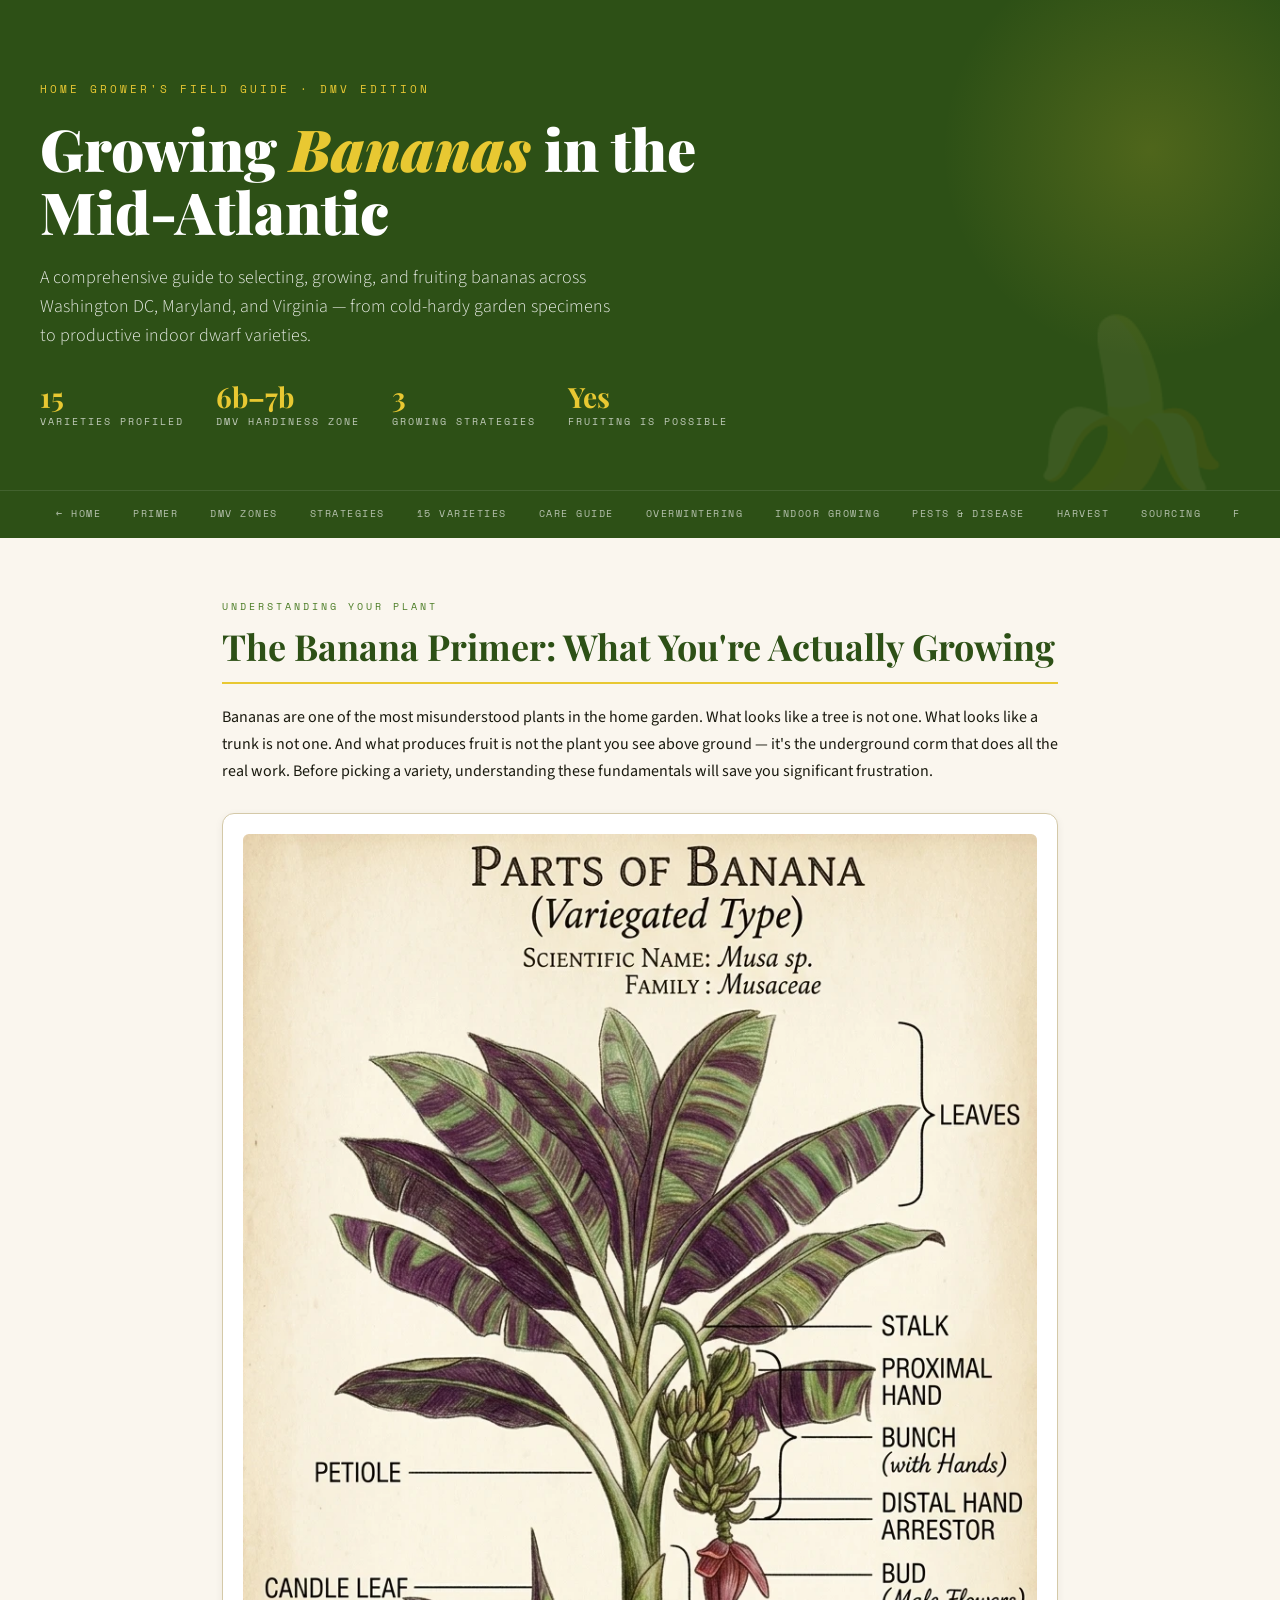
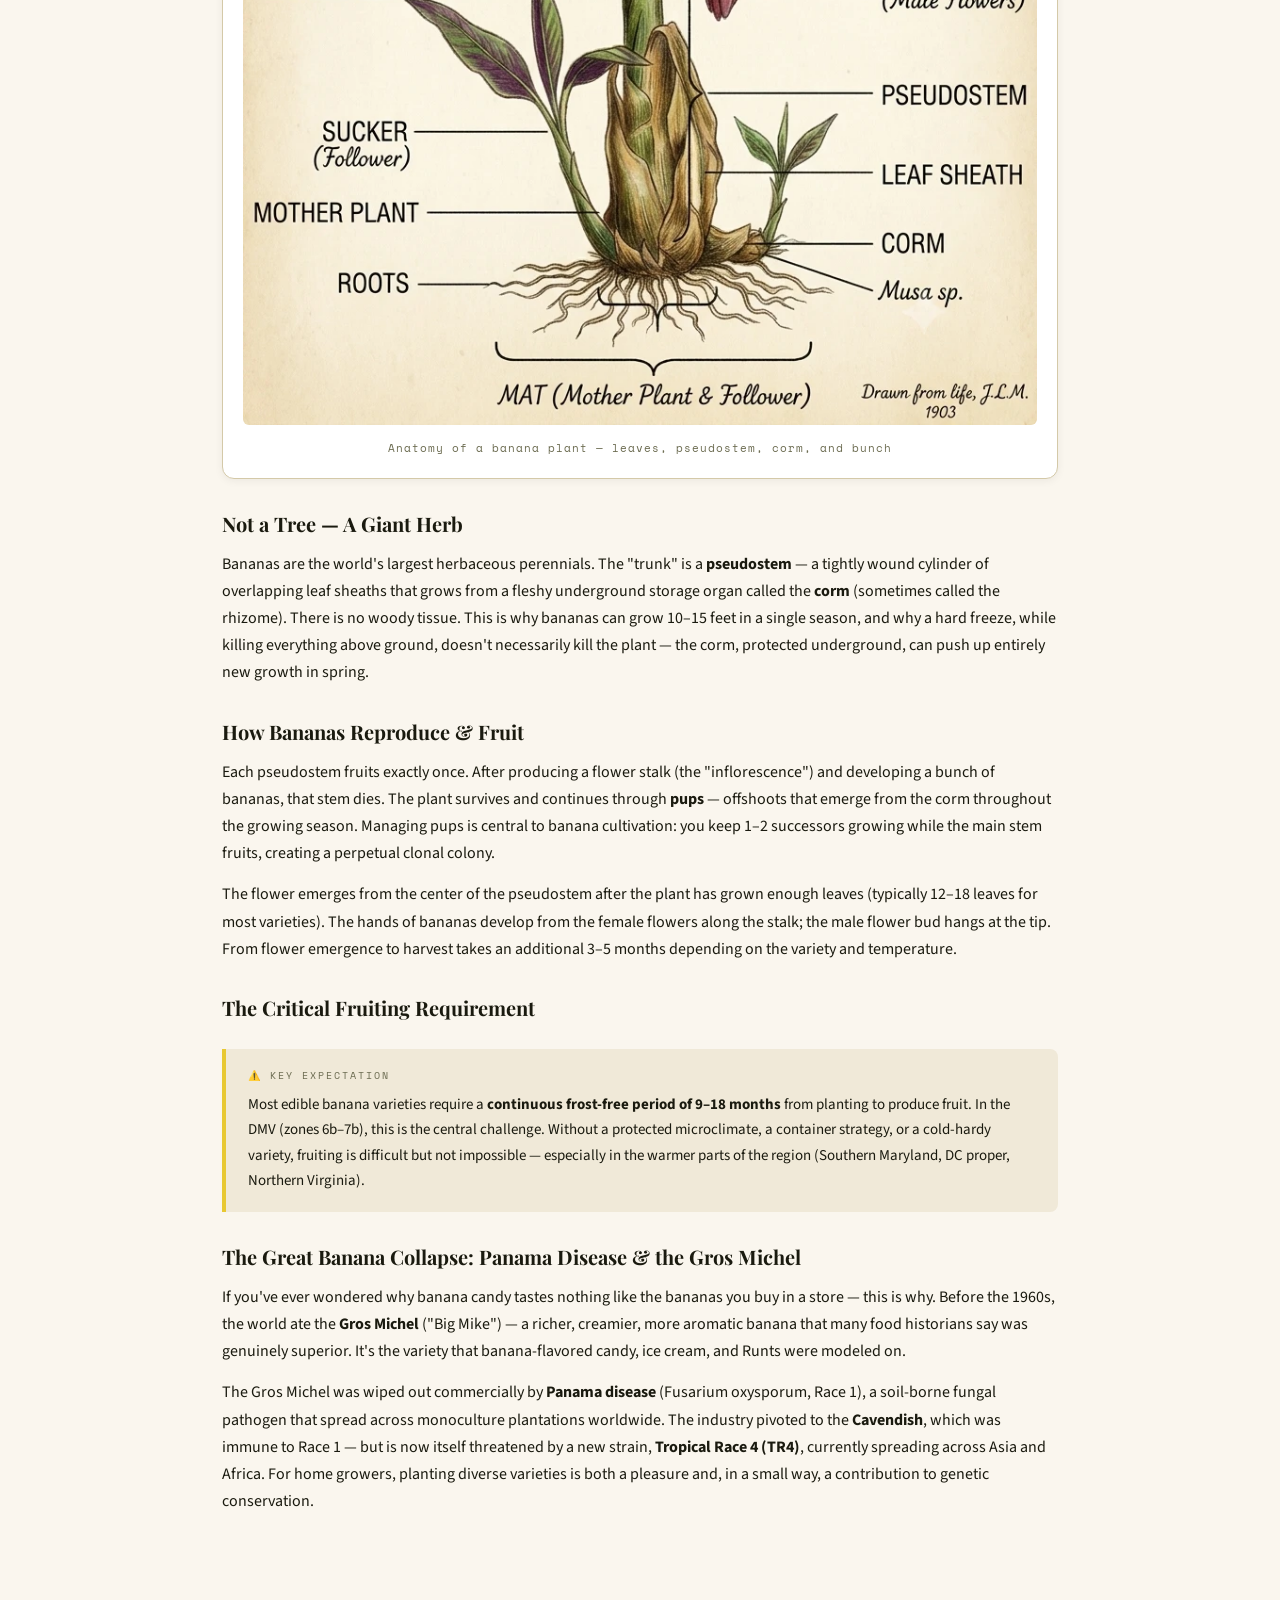
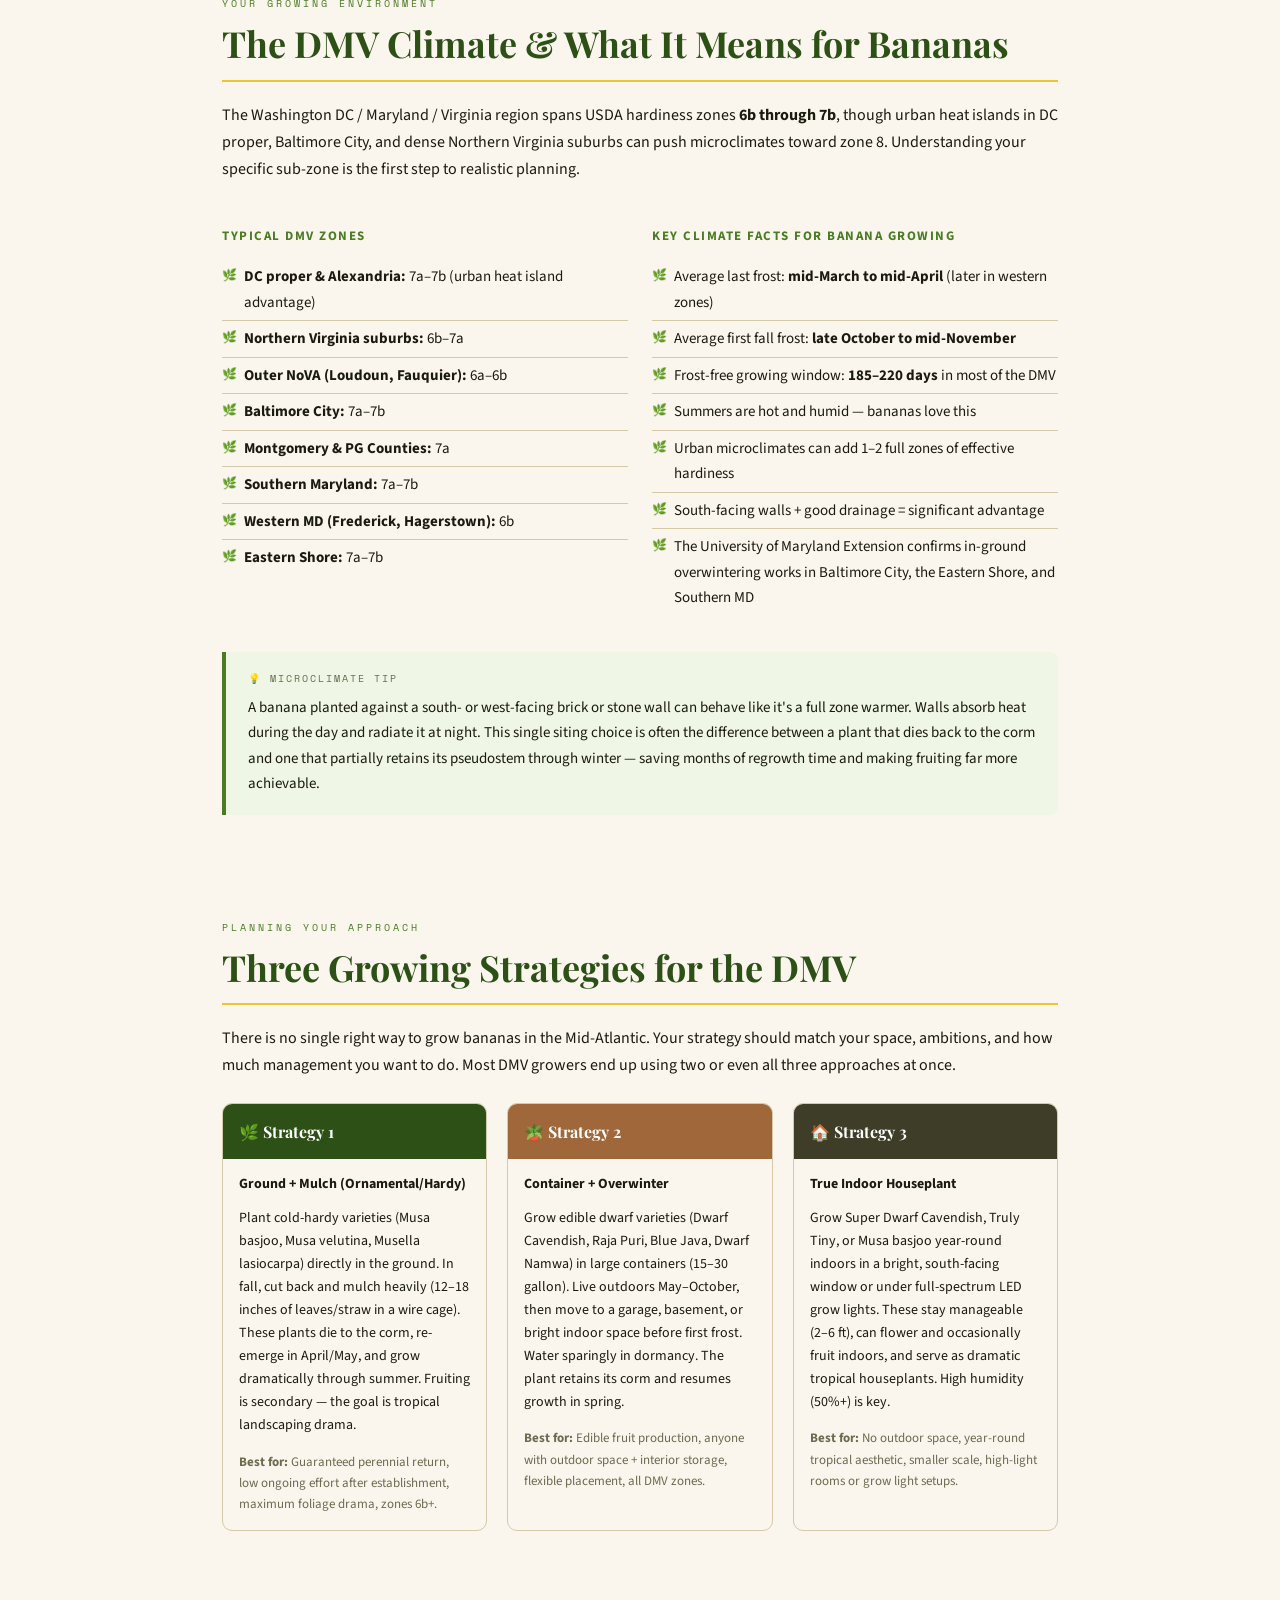
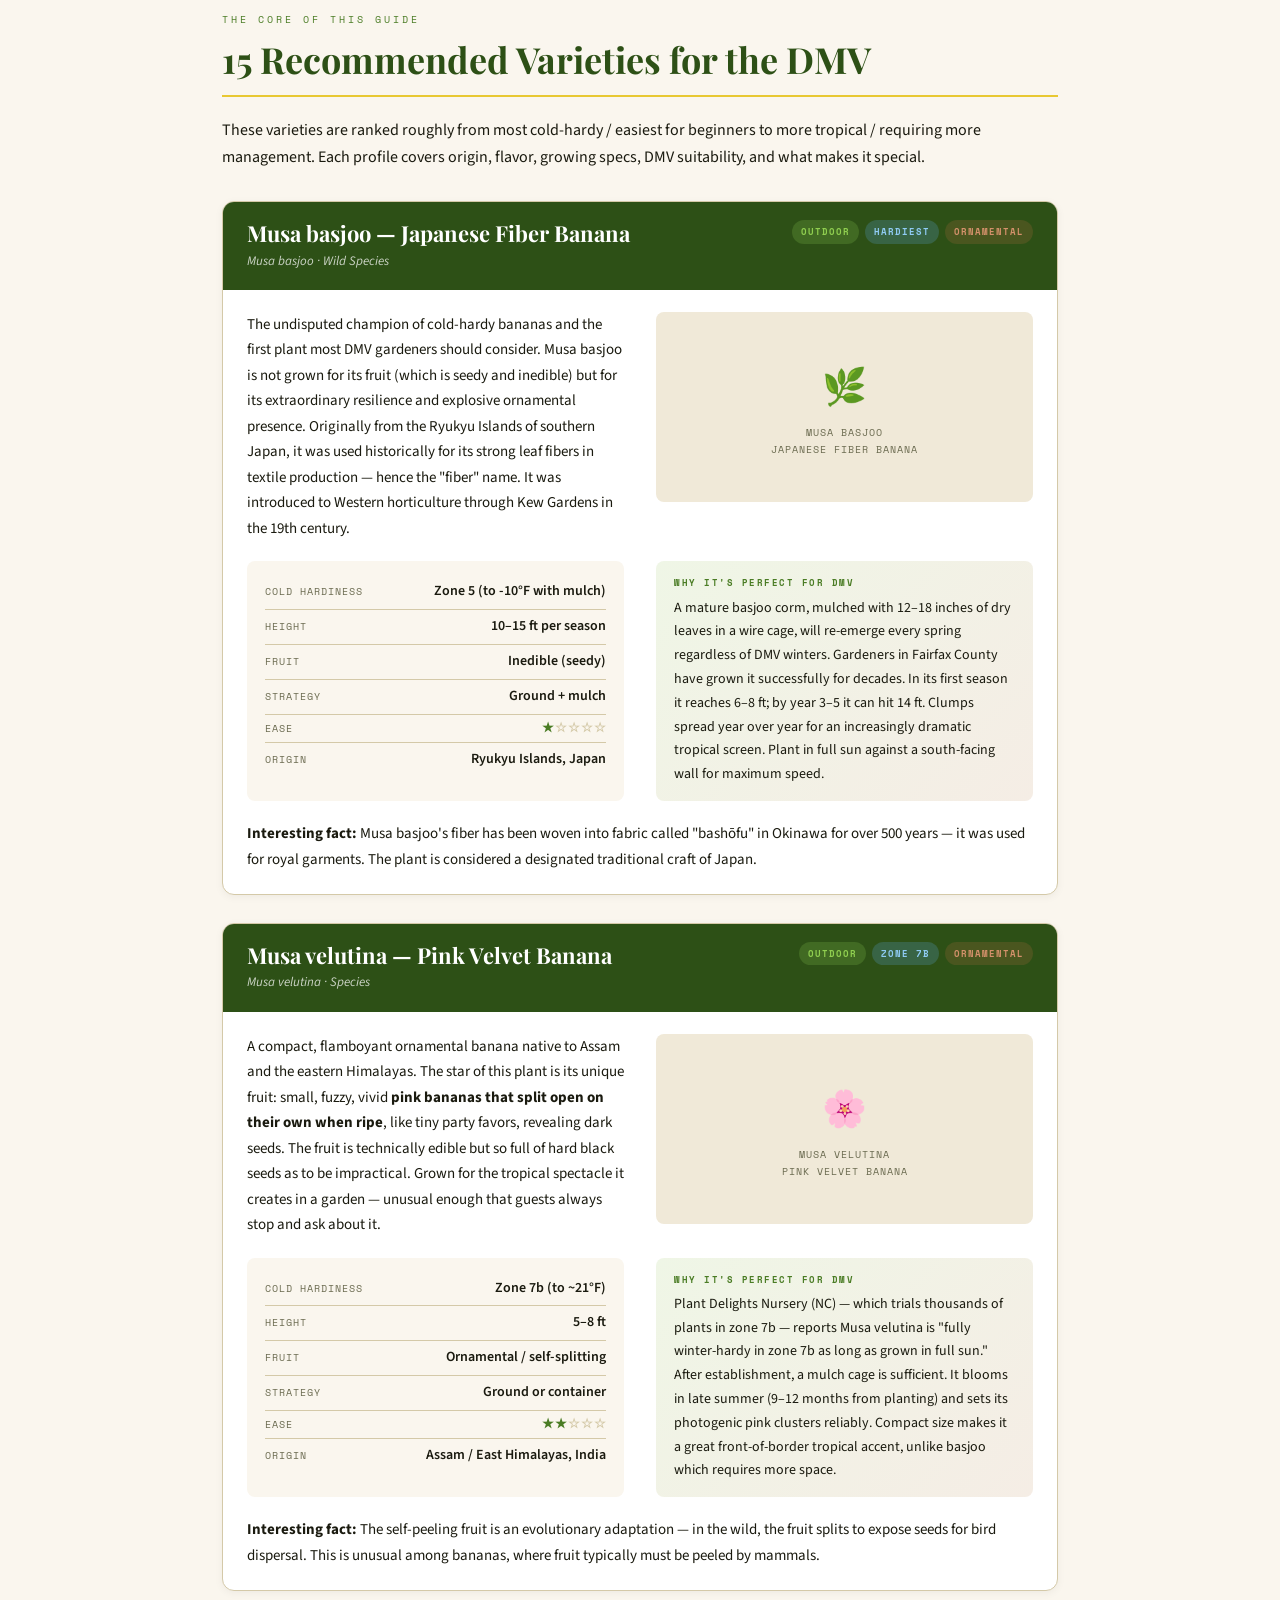
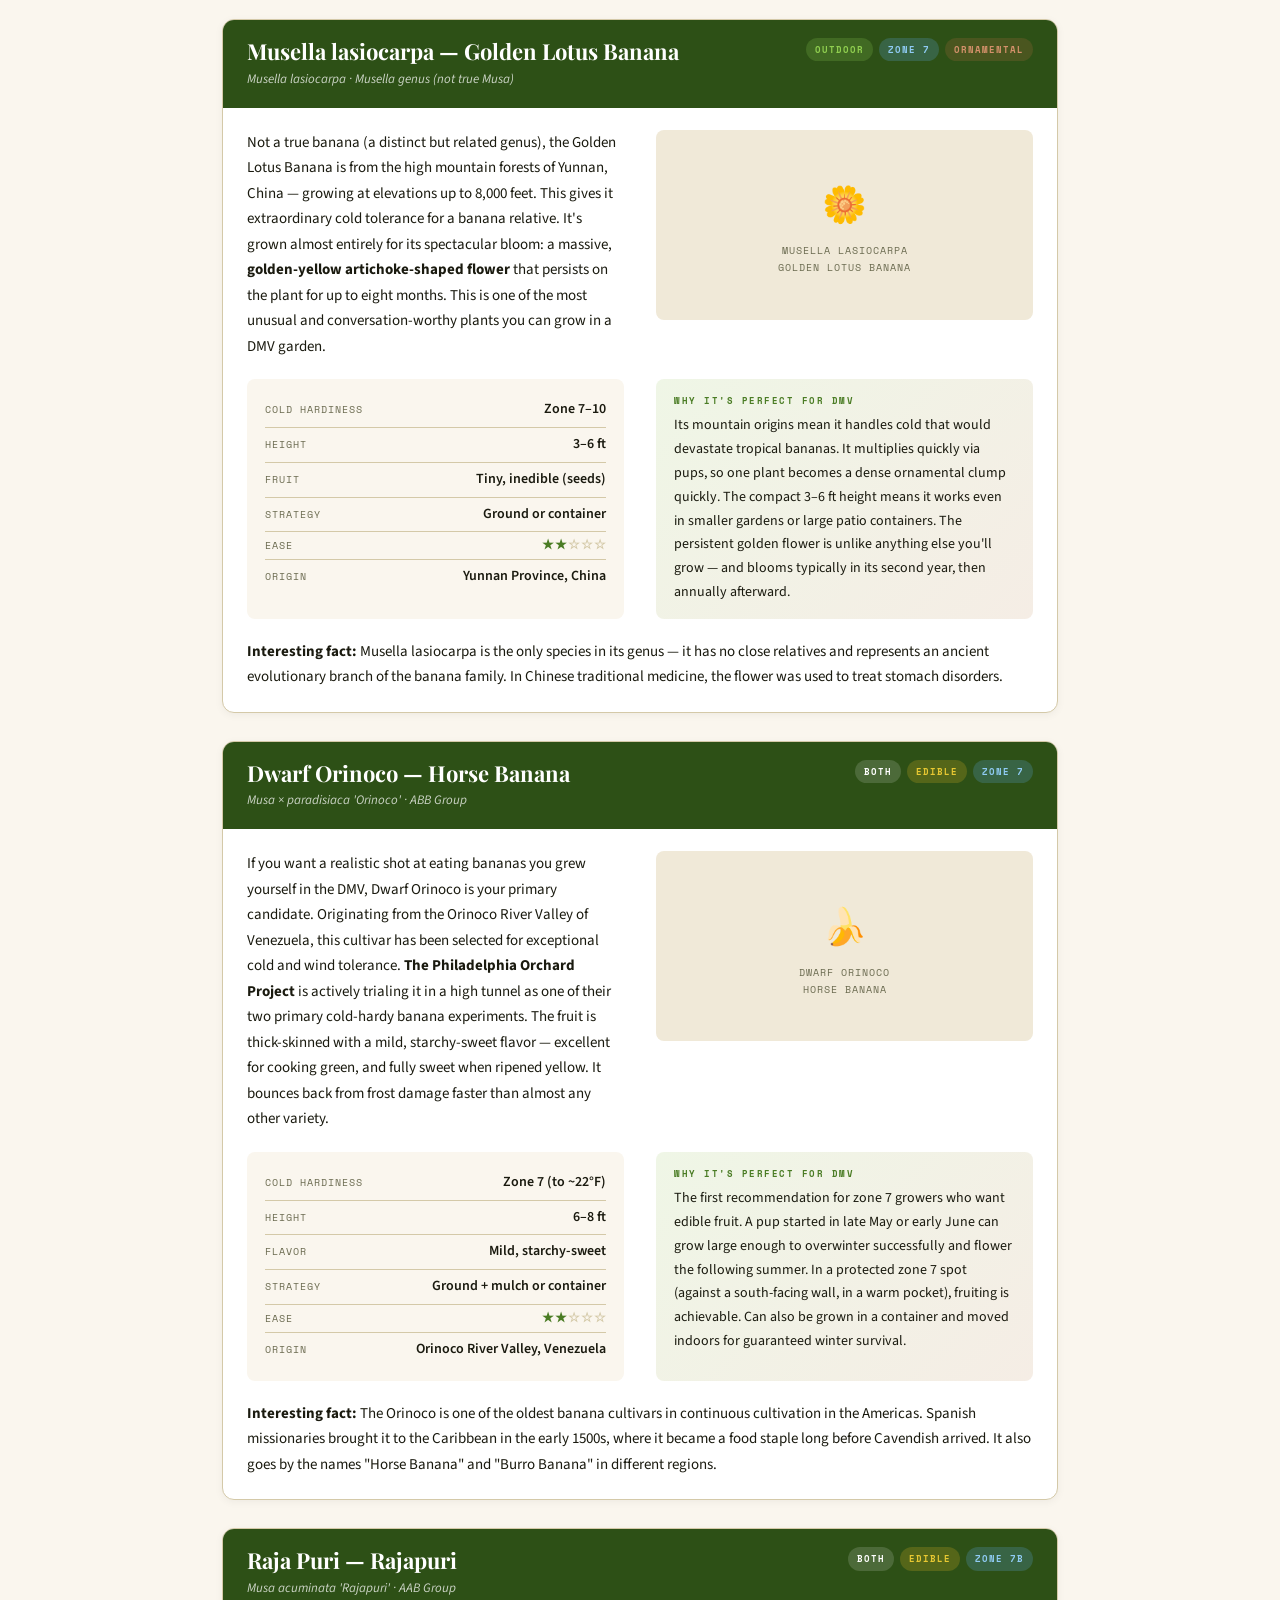
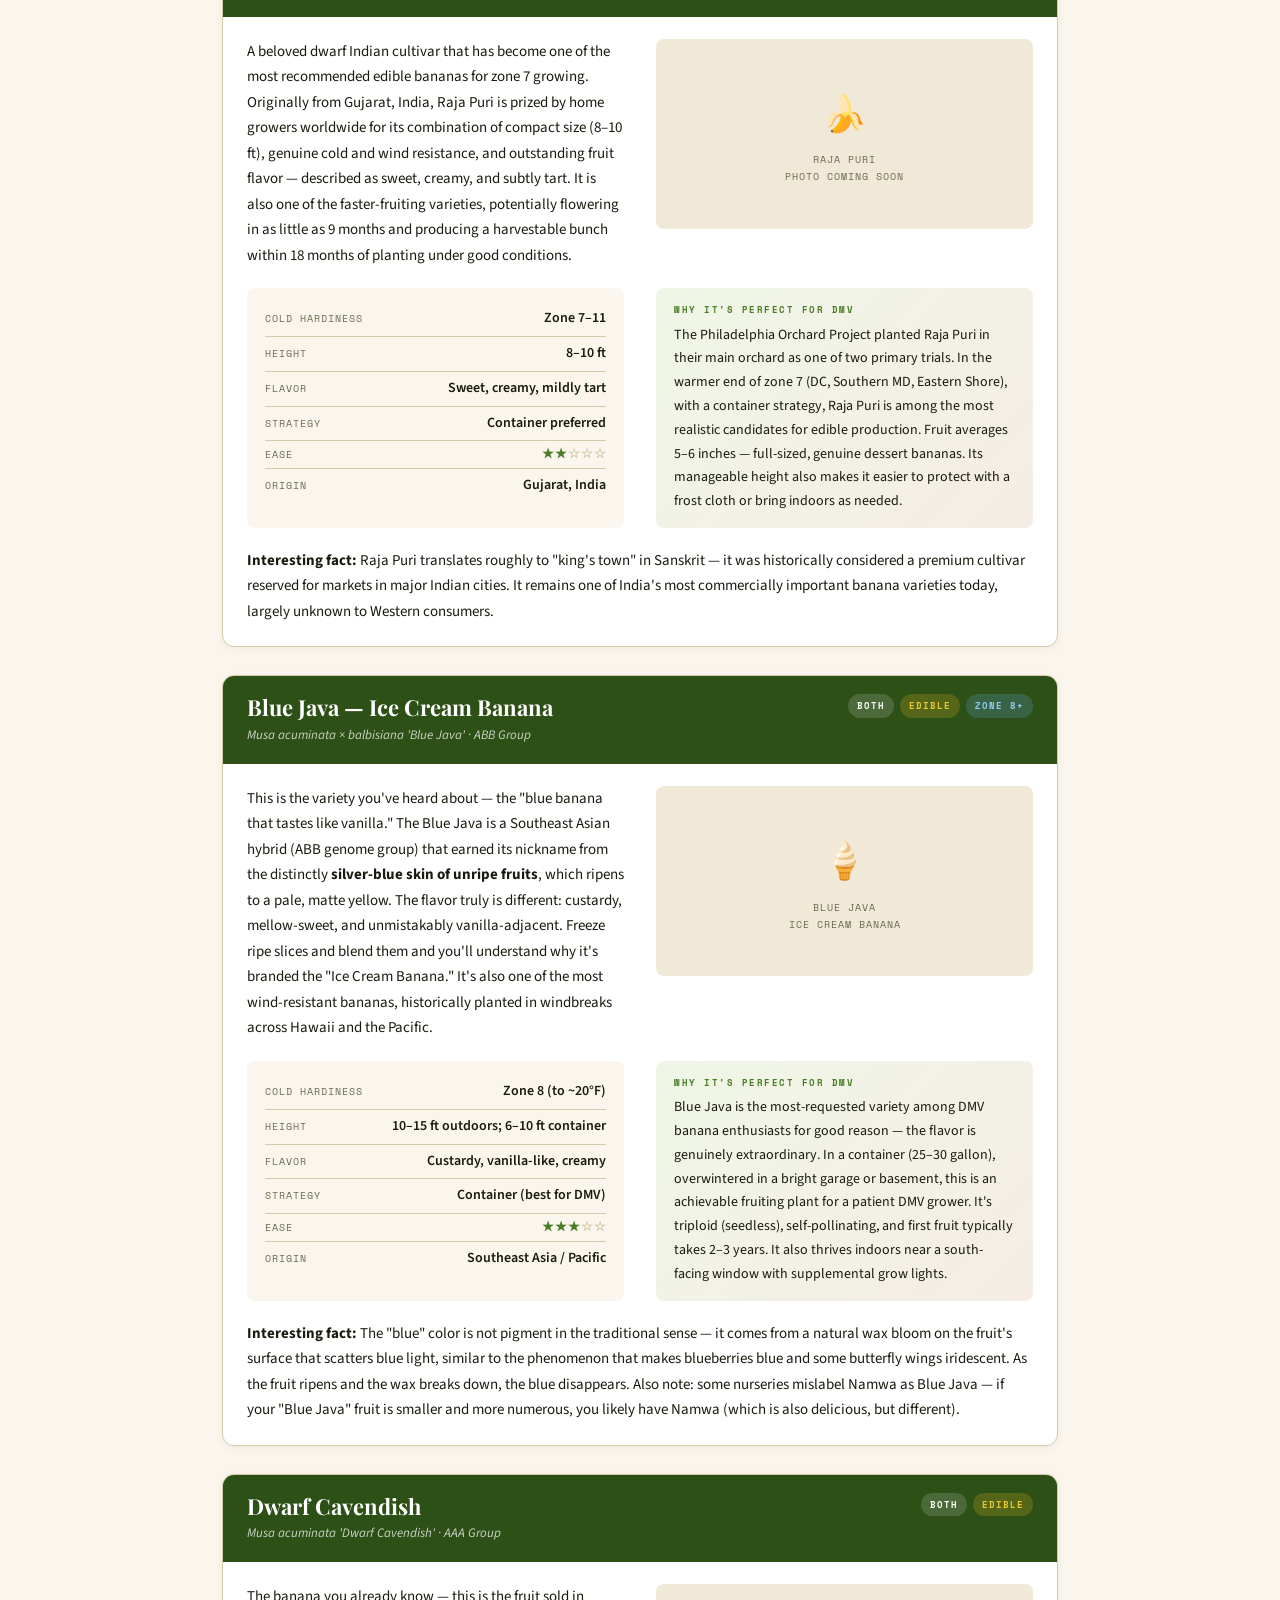
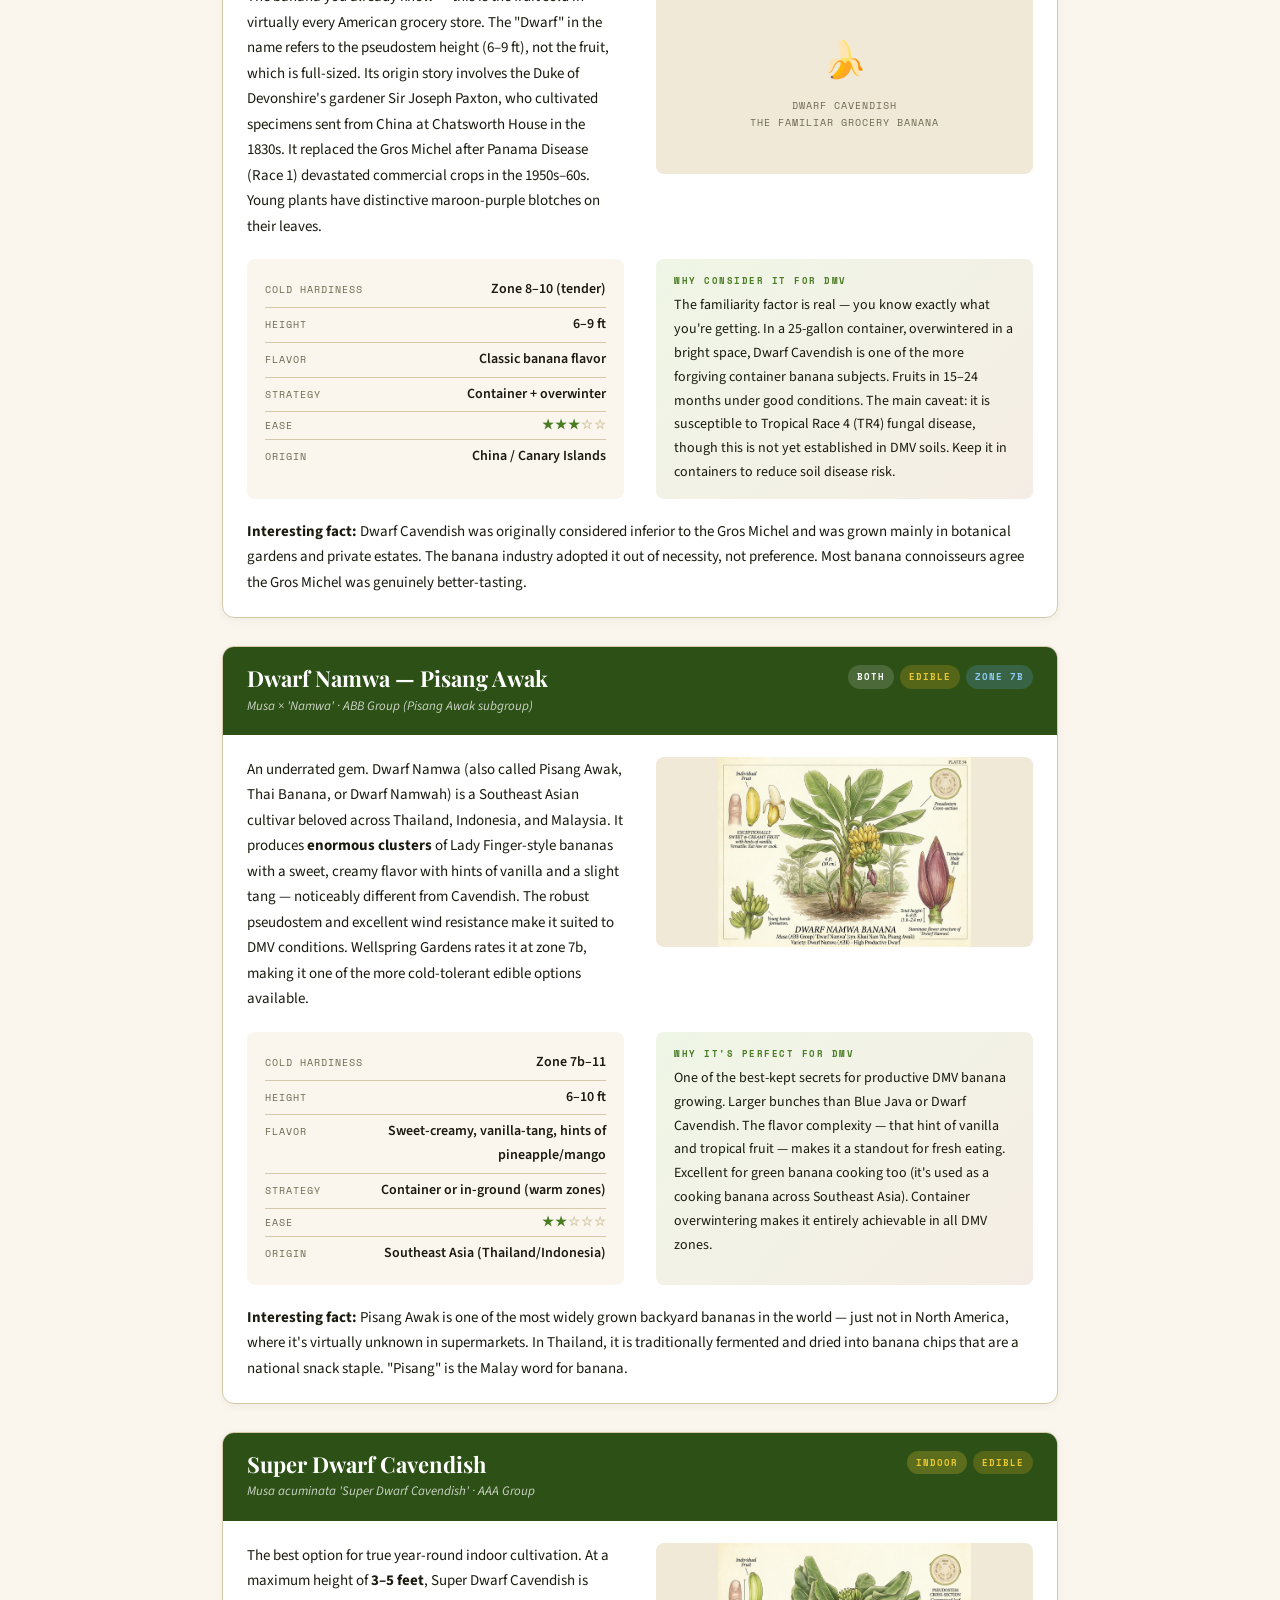
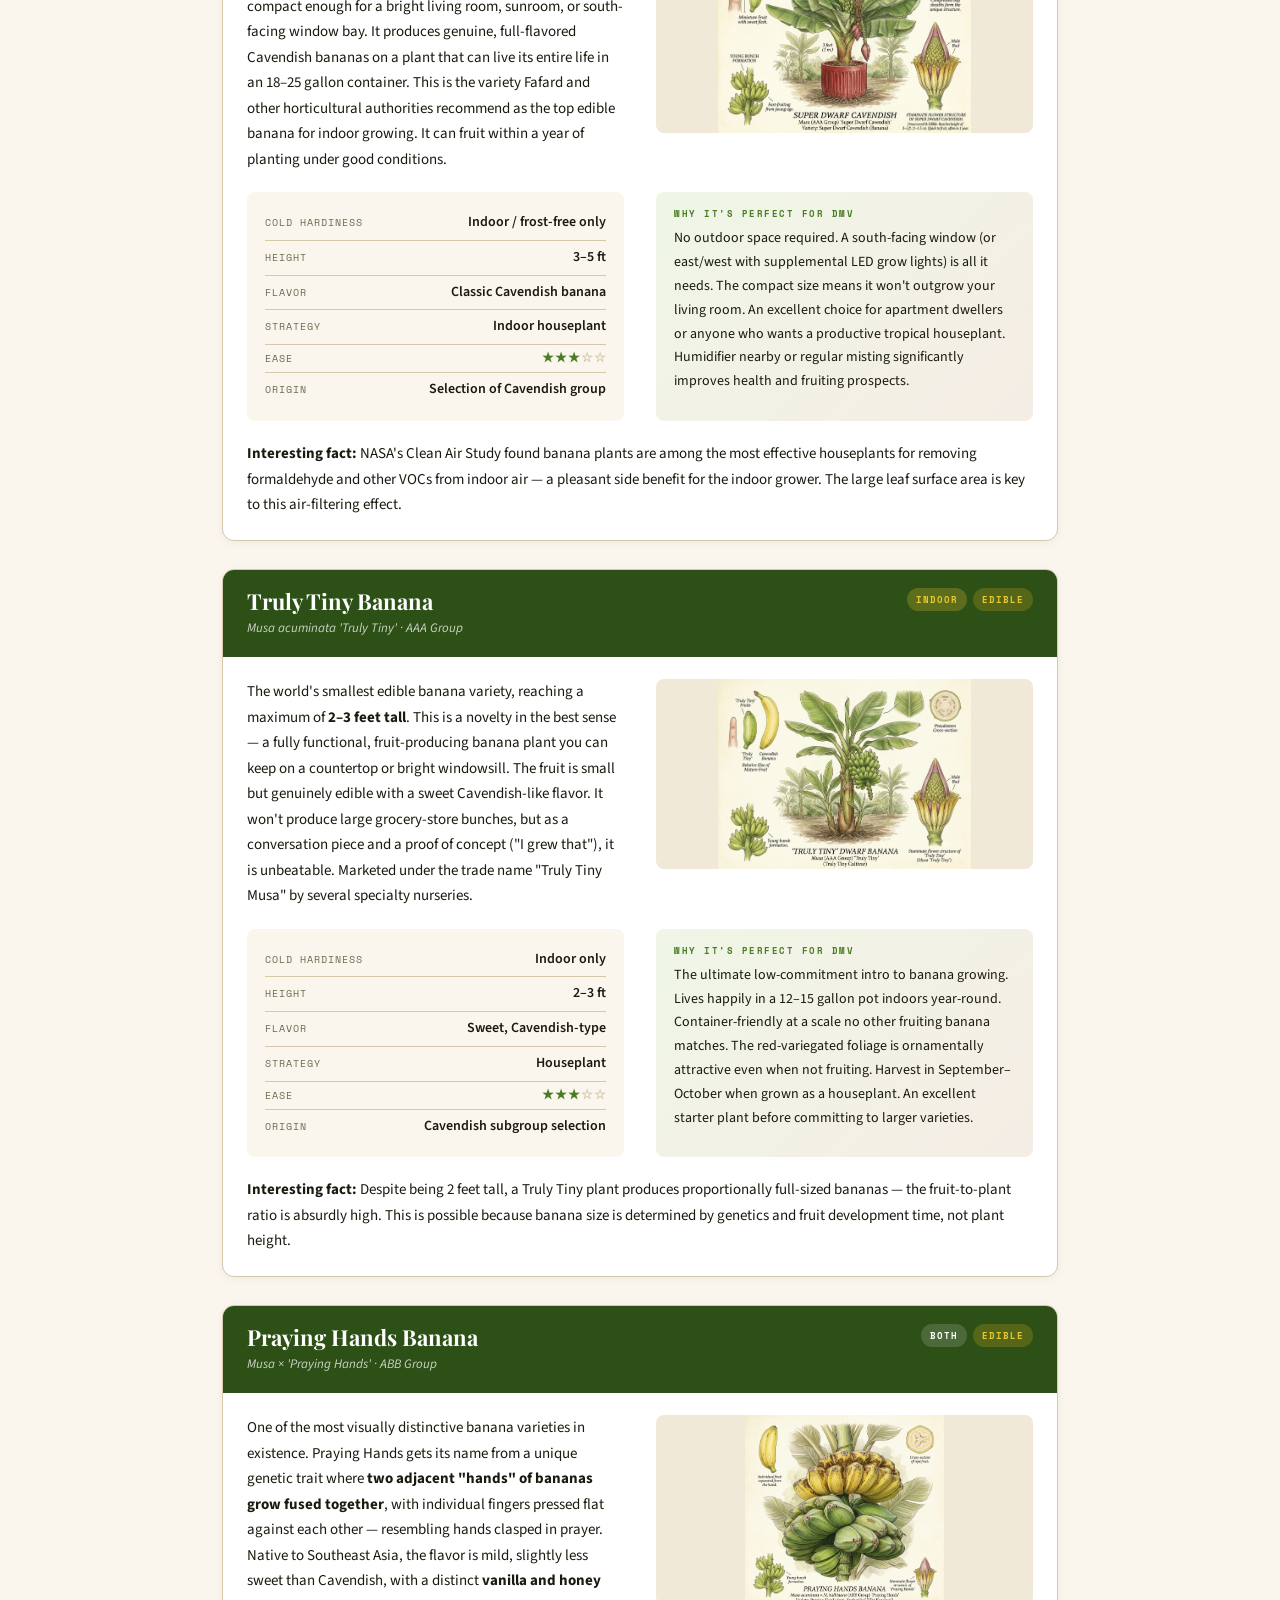
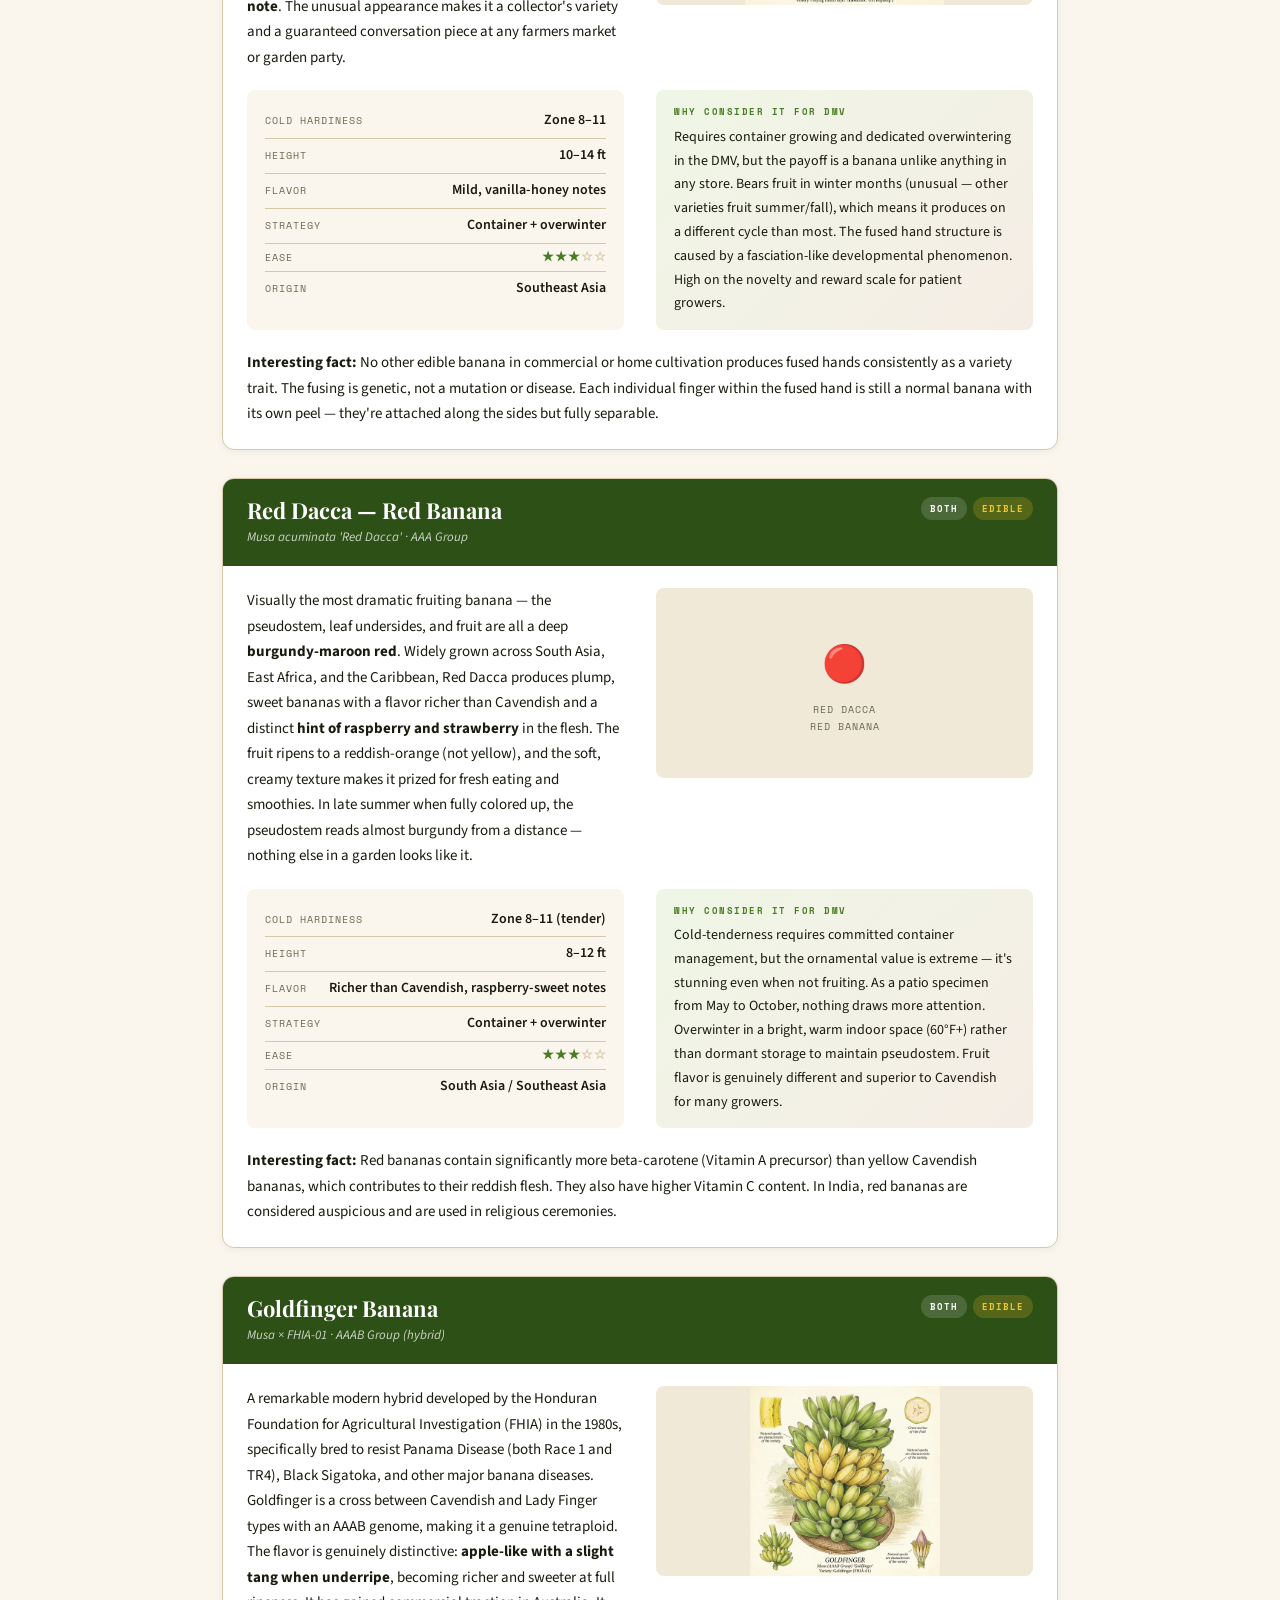
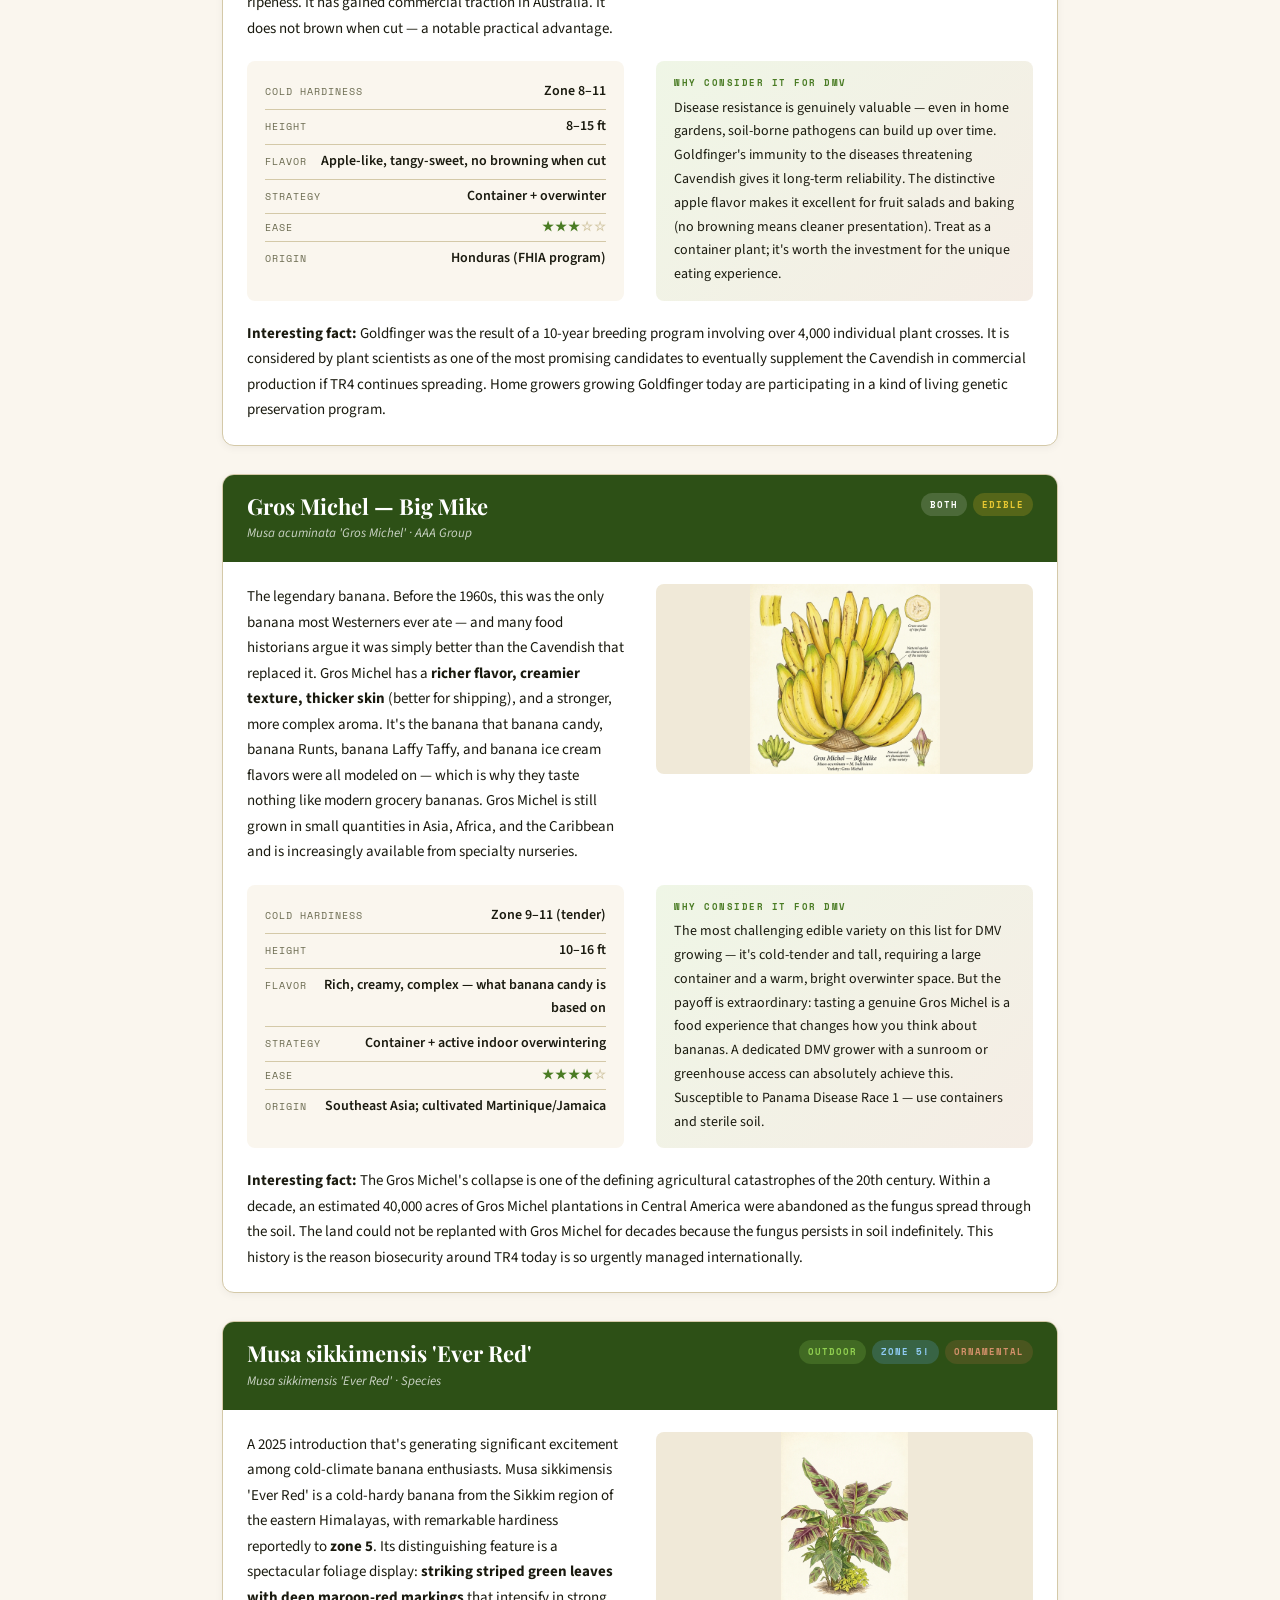
==== commit 24eb22b1: "Fix content bugs: Ease stars, zone/altitude contradictions, labels, dead links - Ease rating was fiv" ====
--- a/bananas.html
+++ b/bananas.html
@@ -361,15 +361,13 @@
   }
   .difficulty-bar {
     display: flex;
-    gap: 3px;
+    gap: 1px;
     justify-content: flex-end;
-  }
-  .diff-dot {
-    width: 10px; height: 10px;
-    border-radius: 50%;
-    background: var(--rule);
-  }
-  .diff-dot.filled { background: var(--leaf-mid); }
+    font-size: 13px;
+    line-height: 1;
+  }
+  .diff-dot { color: var(--rule); }
+  .diff-dot.filled { color: var(--leaf-mid); }
   .variety-desc { font-size: 15px; line-height: 1.7; }
   .variety-highlight {
     background: linear-gradient(135deg, #EFF6E6, #F5EDE5);
@@ -630,6 +628,14 @@
   .sourcing-card h4 { margin-top: 0; }
   .sourcing-card p { font-size: 14px; margin-bottom: 6px; }
   .sourcing-card p:last-child { margin-bottom: 0; }
+
+  .ref-table a, .sourcing-card a {
+    color: var(--leaf-mid);
+    font-weight: 600;
+    text-decoration: none;
+    border-bottom: 1px solid var(--leaf-light);
+  }
+  .ref-table a:hover, .sourcing-card a:hover { color: var(--leaf); border-bottom-color: var(--leaf); }
 
   .pest-row {
     display: grid;
@@ -824,7 +830,7 @@
         <div class="variety-header">
           <div class="variety-header-left">
             <div class="variety-name">Musa basjoo — Japanese Fiber Banana</div>
-            <div class="variety-latin">Musa basjoo · AAB Group</div>
+            <div class="variety-latin">Musa basjoo · Wild Species</div>
           </div>
           <div class="variety-badges">
             <span class="badge badge-outdoor">Outdoor</span>
@@ -837,7 +843,7 @@
             <p class="variety-desc">The undisputed champion of cold-hardy bananas and the first plant most DMV gardeners should consider. Musa basjoo is not grown for its fruit (which is seedy and inedible) but for its extraordinary resilience and explosive ornamental presence. Originally from the Ryukyu Islands of southern Japan, it was used historically for its strong leaf fibers in textile production — hence the "fiber" name. It was introduced to Western horticulture through Kew Gardens in the 19th century.</p>
           </div>
           <div class="variety-img-wrap">
-            <img src="https://upload.wikimedia.org/wikipedia/commons/thumb/e/ee/Musa_basjoo_in_Jardin_des_Plantes_de_Toulouse.jpg/700px-Musa_basjoo_in_Jardin_des_Plantes_de_Toulouse.jpg" alt="Musa basjoo — Japanese Fiber Banana" onerror="this.parentNode.innerHTML='<div class=\'img-placeholder\'><span>🌿</span><p>Musa basjoo<br>Japanese Fiber Banana</p></div>'">
+            <img src="https://upload.wikimedia.org/wikipedia/commons/thumb/e/ee/Musa_basjoo_in_Jardin_des_Plantes_de_Toulouse.jpg/640px-Musa_basjoo_in_Jardin_des_Plantes_de_Toulouse.jpg" alt="Musa basjoo — Japanese Fiber Banana" onerror="this.parentNode.innerHTML='<div class=\'img-placeholder\'><span>🌿</span><p>Musa basjoo<br>Japanese Fiber Banana</p></div>'">
             <div class="variety-img-credit">© Wikimedia Commons CC-BY-SA</div>
           </div>
           <div class="variety-specs">
@@ -846,7 +852,7 @@
             <div class="spec-row"><span class="spec-label">Fruit</span><span class="spec-val">Inedible (seedy)</span></div>
             <div class="spec-row"><span class="spec-label">Strategy</span><span class="spec-val">Ground + mulch</span></div>
             <div class="spec-row"><span class="spec-label">Ease</span>
-              <span class="spec-val"><div class="difficulty-bar"><div class="diff-dot filled"></div><div class="diff-dot"></div><div class="diff-dot"></div><div class="diff-dot"></div><div class="diff-dot"></div></div></span>
+              <span class="spec-val"><div class="difficulty-bar" aria-label="Ease: 1 out of 5 stars"><span class="diff-dot filled">★</span><span class="diff-dot">☆</span><span class="diff-dot">☆</span><span class="diff-dot">☆</span><span class="diff-dot">☆</span></div></span>
             </div>
             <div class="spec-row"><span class="spec-label">Origin</span><span class="spec-val">Ryukyu Islands, Japan</span></div>
           </div>
@@ -878,7 +884,7 @@
             <p class="variety-desc">A compact, flamboyant ornamental banana native to Assam and the eastern Himalayas. The star of this plant is its unique fruit: small, fuzzy, vivid <strong>pink bananas that split open on their own when ripe</strong>, like tiny party favors, revealing dark seeds. The fruit is technically edible but so full of hard black seeds as to be impractical. Grown for the tropical spectacle it creates in a garden — unusual enough that guests always stop and ask about it.</p>
           </div>
           <div class="variety-img-wrap">
-            <img src="https://upload.wikimedia.org/wikipedia/commons/thumb/e/ea/Musa_velutina_2.jpg/700px-Musa_velutina_2.jpg" alt="Musa velutina — Pink Velvet Banana" onerror="this.parentNode.innerHTML='<div class=\'img-placeholder\'><span>🌸</span><p>Musa velutina<br>Pink Velvet Banana</p></div>'">
+            <img src="https://upload.wikimedia.org/wikipedia/commons/thumb/e/ea/Musa_velutina_2.jpg/640px-Musa_velutina_2.jpg" alt="Musa velutina — Pink Velvet Banana" onerror="this.parentNode.innerHTML='<div class=\'img-placeholder\'><span>🌸</span><p>Musa velutina<br>Pink Velvet Banana</p></div>'">
             <div class="variety-img-credit">© Wikimedia Commons CC-BY-SA</div>
           </div>
           <div class="variety-specs">
@@ -887,7 +893,7 @@
             <div class="spec-row"><span class="spec-label">Fruit</span><span class="spec-val">Ornamental / self-splitting</span></div>
             <div class="spec-row"><span class="spec-label">Strategy</span><span class="spec-val">Ground or container</span></div>
             <div class="spec-row"><span class="spec-label">Ease</span>
-              <span class="spec-val"><div class="difficulty-bar"><div class="diff-dot filled"></div><div class="diff-dot filled"></div><div class="diff-dot"></div><div class="diff-dot"></div><div class="diff-dot"></div></div></span>
+              <span class="spec-val"><div class="difficulty-bar" aria-label="Ease: 2 out of 5 stars"><span class="diff-dot filled">★</span><span class="diff-dot filled">★</span><span class="diff-dot">☆</span><span class="diff-dot">☆</span><span class="diff-dot">☆</span></div></span>
             </div>
             <div class="spec-row"><span class="spec-label">Origin</span><span class="spec-val">Assam / East Himalayas, India</span></div>
           </div>
@@ -919,7 +925,7 @@
             <p class="variety-desc">Not a true banana (a distinct but related genus), the Golden Lotus Banana is from the high mountain forests of Yunnan, China — growing at elevations up to 8,000 feet. This gives it extraordinary cold tolerance for a banana relative. It's grown almost entirely for its spectacular bloom: a massive, <strong>golden-yellow artichoke-shaped flower</strong> that persists on the plant for up to eight months. This is one of the most unusual and conversation-worthy plants you can grow in a DMV garden.</p>
           </div>
           <div class="variety-img-wrap">
-            <img src="https://upload.wikimedia.org/wikipedia/commons/thumb/4/4d/Musella_lasiocarpa2.jpg/700px-Musella_lasiocarpa2.jpg" alt="Musella lasiocarpa — Golden Lotus Banana" onerror="this.parentNode.innerHTML='<div class=\'img-placeholder\'><span>🌼</span><p>Musella lasiocarpa<br>Golden Lotus Banana</p></div>'">
+            <img src="https://upload.wikimedia.org/wikipedia/commons/thumb/4/4d/Musella_lasiocarpa2.jpg/640px-Musella_lasiocarpa2.jpg" alt="Musella lasiocarpa — Golden Lotus Banana" onerror="this.parentNode.innerHTML='<div class=\'img-placeholder\'><span>🌼</span><p>Musella lasiocarpa<br>Golden Lotus Banana</p></div>'">
             <div class="variety-img-credit">© Wikimedia Commons CC-BY-SA</div>
           </div>
           <div class="variety-specs">
@@ -928,7 +934,7 @@
             <div class="spec-row"><span class="spec-label">Fruit</span><span class="spec-val">Tiny, inedible (seeds)</span></div>
             <div class="spec-row"><span class="spec-label">Strategy</span><span class="spec-val">Ground or container</span></div>
             <div class="spec-row"><span class="spec-label">Ease</span>
-              <span class="spec-val"><div class="difficulty-bar"><div class="diff-dot filled"></div><div class="diff-dot filled"></div><div class="diff-dot"></div><div class="diff-dot"></div><div class="diff-dot"></div></div></span>
+              <span class="spec-val"><div class="difficulty-bar" aria-label="Ease: 2 out of 5 stars"><span class="diff-dot filled">★</span><span class="diff-dot filled">★</span><span class="diff-dot">☆</span><span class="diff-dot">☆</span><span class="diff-dot">☆</span></div></span>
             </div>
             <div class="spec-row"><span class="spec-label">Origin</span><span class="spec-val">Yunnan Province, China</span></div>
           </div>
@@ -946,7 +952,7 @@
       <div class="variety-card">
         <div class="variety-header">
           <div class="variety-header-left">
-            <div class="variety-name">Dwarf Orinoco — Bluggoe Banana</div>
+            <div class="variety-name">Dwarf Orinoco — Horse Banana</div>
             <div class="variety-latin">Musa × paradisiaca 'Orinoco' · ABB Group</div>
           </div>
           <div class="variety-badges">
@@ -960,7 +966,7 @@
             <p class="variety-desc">If you want a realistic shot at eating bananas you grew yourself in the DMV, Dwarf Orinoco is your primary candidate. Originating from the Orinoco River Valley of Venezuela, this cultivar has been selected for exceptional cold and wind tolerance. <strong>The Philadelphia Orchard Project</strong> is actively trialing it in a high tunnel as one of their two primary cold-hardy banana experiments. The fruit is thick-skinned with a mild, starchy-sweet flavor — excellent for cooking green, and fully sweet when ripened yellow. It bounces back from frost damage faster than almost any other variety.</p>
           </div>
           <div class="variety-img-wrap">
-            <img src="https://upload.wikimedia.org/wikipedia/commons/thumb/f/f3/Musa_paradisiaca_fruit_-_botanic_garden.jpg/700px-Musa_paradisiaca_fruit_-_botanic_garden.jpg" alt="Dwarf Orinoco Banana" onerror="this.parentNode.innerHTML='<div class=\'img-placeholder\'><span>🍌</span><p>Dwarf Orinoco<br>Bluggoe Banana</p></div>'">
+            <img src="https://upload.wikimedia.org/wikipedia/commons/thumb/f/f3/Musa_paradisiaca_fruit_-_botanic_garden.jpg/640px-Musa_paradisiaca_fruit_-_botanic_garden.jpg" alt="Dwarf Orinoco Banana" onerror="this.parentNode.innerHTML='<div class=\'img-placeholder\'><span>🍌</span><p>Dwarf Orinoco<br>Horse Banana</p></div>'">
             <div class="variety-img-credit">© Wikimedia Commons CC-BY-SA</div>
           </div>
           <div class="variety-specs">
@@ -969,7 +975,7 @@
             <div class="spec-row"><span class="spec-label">Flavor</span><span class="spec-val">Mild, starchy-sweet</span></div>
             <div class="spec-row"><span class="spec-label">Strategy</span><span class="spec-val">Ground + mulch or container</span></div>
             <div class="spec-row"><span class="spec-label">Ease</span>
-              <span class="spec-val"><div class="difficulty-bar"><div class="diff-dot filled"></div><div class="diff-dot filled"></div><div class="diff-dot"></div><div class="diff-dot"></div><div class="diff-dot"></div></div></span>
+              <span class="spec-val"><div class="difficulty-bar" aria-label="Ease: 2 out of 5 stars"><span class="diff-dot filled">★</span><span class="diff-dot filled">★</span><span class="diff-dot">☆</span><span class="diff-dot">☆</span><span class="diff-dot">☆</span></div></span>
             </div>
             <div class="spec-row"><span class="spec-label">Origin</span><span class="spec-val">Orinoco River Valley, Venezuela</span></div>
           </div>
@@ -993,7 +999,7 @@
           <div class="variety-badges">
             <span class="badge badge-both">Both</span>
             <span class="badge badge-edible">Edible</span>
-            <span class="badge badge-cold">Zone 7</span>
+            <span class="badge badge-cold">Zone 7b</span>
           </div>
         </div>
         <div class="variety-body">
@@ -1001,8 +1007,7 @@
             <p class="variety-desc">A beloved dwarf Indian cultivar that has become one of the most recommended edible bananas for zone 7 growing. Originally from Gujarat, India, Raja Puri is prized by home growers worldwide for its combination of compact size (8–10 ft), genuine cold and wind resistance, and outstanding fruit flavor — described as sweet, creamy, and subtly tart. It is also one of the faster-fruiting varieties, potentially flowering in as little as 9 months and producing a harvestable bunch within 18 months of planting under good conditions.</p>
           </div>
           <div class="variety-img-wrap">
-            <img src="https://upload.wikimedia.org/wikipedia/commons/thumb/5/5a/Banana_2010.jpg/700px-Banana_2010.jpg" alt="Raja Puri Banana" onerror="this.parentNode.innerHTML='<div class=\'img-placeholder\'><span>🍌</span><p>Raja Puri<br>Rajapuri Banana — image coming soon<br><small>Replace with photo from justfruitsandexotics.com</small></p></div>'">
-            <div class="variety-img-credit">© Wikimedia Commons · Replace with Raja Puri-specific photo</div>
+            <div class="img-placeholder"><span>🍌</span><p>Raja Puri<br>Photo coming soon</p></div>
           </div>
           <div class="variety-specs">
             <div class="spec-row"><span class="spec-label">Cold Hardiness</span><span class="spec-val">Zone 7–11</span></div>
@@ -1010,7 +1015,7 @@
             <div class="spec-row"><span class="spec-label">Flavor</span><span class="spec-val">Sweet, creamy, mildly tart</span></div>
             <div class="spec-row"><span class="spec-label">Strategy</span><span class="spec-val">Container preferred</span></div>
             <div class="spec-row"><span class="spec-label">Ease</span>
-              <span class="spec-val"><div class="difficulty-bar"><div class="diff-dot filled"></div><div class="diff-dot filled"></div><div class="diff-dot"></div><div class="diff-dot"></div><div class="diff-dot"></div></div></span>
+              <span class="spec-val"><div class="difficulty-bar" aria-label="Ease: 2 out of 5 stars"><span class="diff-dot filled">★</span><span class="diff-dot filled">★</span><span class="diff-dot">☆</span><span class="diff-dot">☆</span><span class="diff-dot">☆</span></div></span>
             </div>
             <div class="spec-row"><span class="spec-label">Origin</span><span class="spec-val">Gujarat, India</span></div>
           </div>
@@ -1042,7 +1047,7 @@
             <p class="variety-desc">This is the variety you've heard about — the "blue banana that tastes like vanilla." The Blue Java is a Southeast Asian hybrid (ABB genome group) that earned its nickname from the distinctly <strong>silver-blue skin of unripe fruits</strong>, which ripens to a pale, matte yellow. The flavor truly is different: custardy, mellow-sweet, and unmistakably vanilla-adjacent. Freeze ripe slices and blend them and you'll understand why it's branded the "Ice Cream Banana." It's also one of the most wind-resistant bananas, historically planted in windbreaks across Hawaii and the Pacific.</p>
           </div>
           <div class="variety-img-wrap">
-            <img src="https://upload.wikimedia.org/wikipedia/commons/thumb/1/1d/Blue_Java_Banana.jpg/700px-Blue_Java_Banana.jpg" alt="Blue Java — Ice Cream Banana" onerror="this.parentNode.innerHTML='<div class=\'img-placeholder\'><span>🍦</span><p>Blue Java<br>Ice Cream Banana</p></div>'">
+            <img src="https://upload.wikimedia.org/wikipedia/commons/thumb/1/1d/Blue_Java_Banana.jpg/640px-Blue_Java_Banana.jpg" alt="Blue Java — Ice Cream Banana" onerror="this.parentNode.innerHTML='<div class=\'img-placeholder\'><span>🍦</span><p>Blue Java<br>Ice Cream Banana</p></div>'">
             <div class="variety-img-credit">© Wikimedia Commons CC-BY-SA</div>
           </div>
           <div class="variety-specs">
@@ -1051,7 +1056,7 @@
             <div class="spec-row"><span class="spec-label">Flavor</span><span class="spec-val">Custardy, vanilla-like, creamy</span></div>
             <div class="spec-row"><span class="spec-label">Strategy</span><span class="spec-val">Container (best for DMV)</span></div>
             <div class="spec-row"><span class="spec-label">Ease</span>
-              <span class="spec-val"><div class="difficulty-bar"><div class="diff-dot filled"></div><div class="diff-dot filled"></div><div class="diff-dot filled"></div><div class="diff-dot"></div><div class="diff-dot"></div></div></span>
+              <span class="spec-val"><div class="difficulty-bar" aria-label="Ease: 3 out of 5 stars"><span class="diff-dot filled">★</span><span class="diff-dot filled">★</span><span class="diff-dot filled">★</span><span class="diff-dot">☆</span><span class="diff-dot">☆</span></div></span>
             </div>
             <div class="spec-row"><span class="spec-label">Origin</span><span class="spec-val">Southeast Asia / Pacific</span></div>
           </div>
@@ -1082,7 +1087,7 @@
             <p class="variety-desc">The banana you already know — this is the fruit sold in virtually every American grocery store. The "Dwarf" in the name refers to the pseudostem height (6–9 ft), not the fruit, which is full-sized. Its origin story involves the Duke of Devonshire's gardener Sir Joseph Paxton, who cultivated specimens sent from China at Chatsworth House in the 1830s. It replaced the Gros Michel after Panama Disease (Race 1) devastated commercial crops in the 1950s–60s. Young plants have distinctive maroon-purple blotches on their leaves.</p>
           </div>
           <div class="variety-img-wrap">
-            <img src="https://upload.wikimedia.org/wikipedia/commons/thumb/9/9b/Cavendish_Banana_DS.jpg/700px-Cavendish_Banana_DS.jpg" alt="Dwarf Cavendish Banana" onerror="this.parentNode.innerHTML='<div class=\'img-placeholder\'><span>🍌</span><p>Dwarf Cavendish<br>The familiar grocery banana</p></div>'">
+            <img src="https://upload.wikimedia.org/wikipedia/commons/thumb/9/9b/Cavendish_Banana_DS.jpg/640px-Cavendish_Banana_DS.jpg" alt="Dwarf Cavendish Banana" onerror="this.parentNode.innerHTML='<div class=\'img-placeholder\'><span>🍌</span><p>Dwarf Cavendish<br>The familiar grocery banana</p></div>'">
             <div class="variety-img-credit">© Wikimedia Commons CC-BY-SA</div>
           </div>
           <div class="variety-specs">
@@ -1091,7 +1096,7 @@
             <div class="spec-row"><span class="spec-label">Flavor</span><span class="spec-val">Classic banana flavor</span></div>
             <div class="spec-row"><span class="spec-label">Strategy</span><span class="spec-val">Container + overwinter</span></div>
             <div class="spec-row"><span class="spec-label">Ease</span>
-              <span class="spec-val"><div class="difficulty-bar"><div class="diff-dot filled"></div><div class="diff-dot filled"></div><div class="diff-dot filled"></div><div class="diff-dot"></div><div class="diff-dot"></div></div></span>
+              <span class="spec-val"><div class="difficulty-bar" aria-label="Ease: 3 out of 5 stars"><span class="diff-dot filled">★</span><span class="diff-dot filled">★</span><span class="diff-dot filled">★</span><span class="diff-dot">☆</span><span class="diff-dot">☆</span></div></span>
             </div>
             <div class="spec-row"><span class="spec-label">Origin</span><span class="spec-val">China / Canary Islands</span></div>
           </div>
@@ -1131,7 +1136,7 @@
             <div class="spec-row"><span class="spec-label">Flavor</span><span class="spec-val">Sweet-creamy, vanilla-tang, hints of pineapple/mango</span></div>
             <div class="spec-row"><span class="spec-label">Strategy</span><span class="spec-val">Container or in-ground (warm zones)</span></div>
             <div class="spec-row"><span class="spec-label">Ease</span>
-              <span class="spec-val"><div class="difficulty-bar"><div class="diff-dot filled"></div><div class="diff-dot filled"></div><div class="diff-dot"></div><div class="diff-dot"></div><div class="diff-dot"></div></div></span>
+              <span class="spec-val"><div class="difficulty-bar" aria-label="Ease: 2 out of 5 stars"><span class="diff-dot filled">★</span><span class="diff-dot filled">★</span><span class="diff-dot">☆</span><span class="diff-dot">☆</span><span class="diff-dot">☆</span></div></span>
             </div>
             <div class="spec-row"><span class="spec-label">Origin</span><span class="spec-val">Southeast Asia (Thailand/Indonesia)</span></div>
           </div>
@@ -1170,7 +1175,7 @@
             <div class="spec-row"><span class="spec-label">Flavor</span><span class="spec-val">Classic Cavendish banana</span></div>
             <div class="spec-row"><span class="spec-label">Strategy</span><span class="spec-val">Indoor houseplant</span></div>
             <div class="spec-row"><span class="spec-label">Ease</span>
-              <span class="spec-val"><div class="difficulty-bar"><div class="diff-dot filled"></div><div class="diff-dot filled"></div><div class="diff-dot filled"></div><div class="diff-dot"></div><div class="diff-dot"></div></div></span>
+              <span class="spec-val"><div class="difficulty-bar" aria-label="Ease: 3 out of 5 stars"><span class="diff-dot filled">★</span><span class="diff-dot filled">★</span><span class="diff-dot filled">★</span><span class="diff-dot">☆</span><span class="diff-dot">☆</span></div></span>
             </div>
             <div class="spec-row"><span class="spec-label">Origin</span><span class="spec-val">Selection of Cavendish group</span></div>
           </div>
@@ -1209,7 +1214,7 @@
             <div class="spec-row"><span class="spec-label">Flavor</span><span class="spec-val">Sweet, Cavendish-type</span></div>
             <div class="spec-row"><span class="spec-label">Strategy</span><span class="spec-val">Houseplant</span></div>
             <div class="spec-row"><span class="spec-label">Ease</span>
-              <span class="spec-val"><div class="difficulty-bar"><div class="diff-dot filled"></div><div class="diff-dot filled"></div><div class="diff-dot filled"></div><div class="diff-dot"></div><div class="diff-dot"></div></div></span>
+              <span class="spec-val"><div class="difficulty-bar" aria-label="Ease: 3 out of 5 stars"><span class="diff-dot filled">★</span><span class="diff-dot filled">★</span><span class="diff-dot filled">★</span><span class="diff-dot">☆</span><span class="diff-dot">☆</span></div></span>
             </div>
             <div class="spec-row"><span class="spec-label">Origin</span><span class="spec-val">Cavendish subgroup selection</span></div>
           </div>
@@ -1248,7 +1253,7 @@
             <div class="spec-row"><span class="spec-label">Flavor</span><span class="spec-val">Mild, vanilla-honey notes</span></div>
             <div class="spec-row"><span class="spec-label">Strategy</span><span class="spec-val">Container + overwinter</span></div>
             <div class="spec-row"><span class="spec-label">Ease</span>
-              <span class="spec-val"><div class="difficulty-bar"><div class="diff-dot filled"></div><div class="diff-dot filled"></div><div class="diff-dot filled"></div><div class="diff-dot"></div><div class="diff-dot"></div></div></span>
+              <span class="spec-val"><div class="difficulty-bar" aria-label="Ease: 3 out of 5 stars"><span class="diff-dot filled">★</span><span class="diff-dot filled">★</span><span class="diff-dot filled">★</span><span class="diff-dot">☆</span><span class="diff-dot">☆</span></div></span>
             </div>
             <div class="spec-row"><span class="spec-label">Origin</span><span class="spec-val">Southeast Asia</span></div>
           </div>
@@ -1279,7 +1284,7 @@
             <p class="variety-desc">Visually the most dramatic fruiting banana — the pseudostem, leaf undersides, and fruit are all a deep <strong>burgundy-maroon red</strong>. Widely grown across South Asia, East Africa, and the Caribbean, Red Dacca produces plump, sweet bananas with a flavor richer than Cavendish and a distinct <strong>hint of raspberry and strawberry</strong> in the flesh. The fruit ripens to a reddish-orange (not yellow), and the soft, creamy texture makes it prized for fresh eating and smoothies. In late summer when fully colored up, the pseudostem reads almost burgundy from a distance — nothing else in a garden looks like it.</p>
           </div>
           <div class="variety-img-wrap">
-            <img src="https://upload.wikimedia.org/wikipedia/commons/thumb/b/b4/Red_banana.jpg/700px-Red_banana.jpg" alt="Red Dacca — Red Banana" onerror="this.parentNode.innerHTML='<div class=\'img-placeholder\'><span>🔴</span><p>Red Dacca<br>Red Banana</p></div>'">
+            <img src="https://upload.wikimedia.org/wikipedia/commons/thumb/b/b4/Red_banana.jpg/640px-Red_banana.jpg" alt="Red Dacca — Red Banana" onerror="this.parentNode.innerHTML='<div class=\'img-placeholder\'><span>🔴</span><p>Red Dacca<br>Red Banana</p></div>'">
             <div class="variety-img-credit">© Wikimedia Commons CC-BY-SA</div>
           </div>
           <div class="variety-specs">
@@ -1288,7 +1293,7 @@
             <div class="spec-row"><span class="spec-label">Flavor</span><span class="spec-val">Richer than Cavendish, raspberry-sweet notes</span></div>
             <div class="spec-row"><span class="spec-label">Strategy</span><span class="spec-val">Container + overwinter</span></div>
             <div class="spec-row"><span class="spec-label">Ease</span>
-              <span class="spec-val"><div class="difficulty-bar"><div class="diff-dot filled"></div><div class="diff-dot filled"></div><div class="diff-dot filled"></div><div class="diff-dot"></div><div class="diff-dot"></div></div></span>
+              <span class="spec-val"><div class="difficulty-bar" aria-label="Ease: 3 out of 5 stars"><span class="diff-dot filled">★</span><span class="diff-dot filled">★</span><span class="diff-dot filled">★</span><span class="diff-dot">☆</span><span class="diff-dot">☆</span></div></span>
             </div>
             <div class="spec-row"><span class="spec-label">Origin</span><span class="spec-val">South Asia / Southeast Asia</span></div>
           </div>
@@ -1327,7 +1332,7 @@
             <div class="spec-row"><span class="spec-label">Flavor</span><span class="spec-val">Apple-like, tangy-sweet, no browning when cut</span></div>
             <div class="spec-row"><span class="spec-label">Strategy</span><span class="spec-val">Container + overwinter</span></div>
             <div class="spec-row"><span class="spec-label">Ease</span>
-              <span class="spec-val"><div class="difficulty-bar"><div class="diff-dot filled"></div><div class="diff-dot filled"></div><div class="diff-dot filled"></div><div class="diff-dot"></div><div class="diff-dot"></div></div></span>
+              <span class="spec-val"><div class="difficulty-bar" aria-label="Ease: 3 out of 5 stars"><span class="diff-dot filled">★</span><span class="diff-dot filled">★</span><span class="diff-dot filled">★</span><span class="diff-dot">☆</span><span class="diff-dot">☆</span></div></span>
             </div>
             <div class="spec-row"><span class="spec-label">Origin</span><span class="spec-val">Honduras (FHIA program)</span></div>
           </div>
@@ -1366,7 +1371,7 @@
             <div class="spec-row"><span class="spec-label">Flavor</span><span class="spec-val">Rich, creamy, complex — what banana candy is based on</span></div>
             <div class="spec-row"><span class="spec-label">Strategy</span><span class="spec-val">Container + active indoor overwintering</span></div>
             <div class="spec-row"><span class="spec-label">Ease</span>
-              <span class="spec-val"><div class="difficulty-bar"><div class="diff-dot filled"></div><div class="diff-dot filled"></div><div class="diff-dot filled"></div><div class="diff-dot filled"></div><div class="diff-dot"></div></div></span>
+              <span class="spec-val"><div class="difficulty-bar" aria-label="Ease: 4 out of 5 stars"><span class="diff-dot filled">★</span><span class="diff-dot filled">★</span><span class="diff-dot filled">★</span><span class="diff-dot filled">★</span><span class="diff-dot">☆</span></div></span>
             </div>
             <div class="spec-row"><span class="spec-label">Origin</span><span class="spec-val">Southeast Asia; cultivated Martinique/Jamaica</span></div>
           </div>
@@ -1406,7 +1411,7 @@
             <div class="spec-row"><span class="spec-label">Fruit</span><span class="spec-val">Inedible</span></div>
             <div class="spec-row"><span class="spec-label">Strategy</span><span class="spec-val">Ground + mulch</span></div>
             <div class="spec-row"><span class="spec-label">Ease</span>
-              <span class="spec-val"><div class="difficulty-bar"><div class="diff-dot filled"></div><div class="diff-dot"></div><div class="diff-dot"></div><div class="diff-dot"></div><div class="diff-dot"></div></div></span>
+              <span class="spec-val"><div class="difficulty-bar" aria-label="Ease: 1 out of 5 stars"><span class="diff-dot filled">★</span><span class="diff-dot">☆</span><span class="diff-dot">☆</span><span class="diff-dot">☆</span><span class="diff-dot">☆</span></div></span>
             </div>
             <div class="spec-row"><span class="spec-label">Origin</span><span class="spec-val">Sikkim / Darjeeling, India/Nepal border</span></div>
           </div>
@@ -1677,7 +1682,7 @@
       </div>
       <div class="fun-fact">
         <span class="fun-fact-icon">🏔️</span>
-        <p><strong>The highest-altitude banana grows at 9,000 feet.</strong> Musa sikkimensis (including the 'Ever Red' cultivar) grows wild in Himalayan mountain forests, making it one of the most cold-adapted plants in the entire Musa genus. Its discovery surprised botanists who assumed bananas were strictly lowland tropical plants.</p>
+        <p><strong>The highest-altitude banana grows at 6,500 feet.</strong> Musa sikkimensis (including the 'Ever Red' cultivar) grows wild in Himalayan mountain forests, making it one of the most cold-adapted plants in the entire Musa genus. Its discovery surprised botanists who assumed bananas were strictly lowland tropical plants.</p>
       </div>
     </div>
   </div>
@@ -1786,7 +1791,7 @@
           <div style="background: var(--parchment); border-radius: 8px; padding: 14px 16px;">
             <div style="font-family: 'Space Mono', monospace; font-size: 9px; letter-spacing: 1px; text-transform: uppercase; color: var(--earth); margin-bottom: 6px;">Plant 1 — The Anchor</div>
             <div style="font-family: 'Playfair Display', serif; font-weight: 700; font-size: 16px; margin-bottom: 4px;">Raja Puri</div>
-            <div style="font-size: 13px; color: var(--ink-light);">Zone 7-tolerant, compact (8–10 ft in a 30-gal pot), sweet creamy fruit. Fastest realistic path to eating your own banana. Can even try in-ground if you're in DC proper / Southern MD.</div>
+            <div style="font-size: 13px; color: var(--ink-light);">Zone 7–11, compact (8–10 ft in a 30-gal pot), sweet creamy fruit. Fastest realistic path to eating your own banana. Can even try in-ground if you're in DC proper / Southern MD.</div>
           </div>
           <div style="background: var(--parchment); border-radius: 8px; padding: 14px 16px;">
             <div style="font-family: 'Space Mono', monospace; font-size: 9px; letter-spacing: 1px; text-transform: uppercase; color: var(--earth); margin-bottom: 6px;">Plant 2 — The Flavor Adventure</div>
@@ -1813,7 +1818,7 @@
         </div>
       </div>
       <div style="padding: 22px 24px;">
-        <p style="font-size: 15px; margin-bottom: 18px;">Two compact varieties that can live their entire lives indoors. One is a true micro-banana that will produce fruit in a 15-gallon pot in a bright room. The other is a cold-hardy ornamental that doubles as a dramatic houseplant when basjoo is too large. Perfect for a DMV apartment dweller with a bright south-facing window or a full-spectrum LED grow light setup.</p>
+        <p style="font-size: 15px; margin-bottom: 18px;">Two compact Cavendish-type varieties that can live their entire lives indoors and still produce real, edible fruit. One fits a living room; the other is small enough for a countertop. Perfect for a DMV apartment dweller with a bright south-facing window or a full-spectrum LED grow light setup.</p>
         <div style="display: grid; grid-template-columns: 1fr 1fr; gap: 14px; margin-bottom: 18px;">
           <div style="background: var(--parchment); border-radius: 8px; padding: 14px 16px;">
             <div style="font-family: 'Space Mono', monospace; font-size: 9px; letter-spacing: 1px; text-transform: uppercase; color: var(--ink-light); margin-bottom: 6px;">Plant 1 — The Fruiter</div>
@@ -1910,91 +1915,91 @@
         <tr>
           <td><strong>Musa basjoo</strong></td>
           <td>Fast Growing Trees · Nature Hills · Easy To Grow Bulbs · Garden Goods Direct</td>
-          <td>fast-growing-trees.com · naturehills.com · easytogrowbulbs.com · gardengoodsdirect.com — Most widely available; check for multi-stem divisions for value</td>
+          <td><a href="https://fast-growing-trees.com" target="_blank" rel="noopener">fast-growing-trees.com</a> · <a href="https://naturehills.com" target="_blank" rel="noopener">naturehills.com</a> · <a href="https://easytogrowbulbs.com" target="_blank" rel="noopener">easytogrowbulbs.com</a> · <a href="https://gardengoodsdirect.com" target="_blank" rel="noopener">gardengoodsdirect.com</a> — Most widely available; check for multi-stem divisions for value</td>
           <td>$15–$55</td>
         </tr>
         <tr>
           <td><strong>Musa velutina</strong></td>
           <td>Plant Delights Nursery · One Green World</td>
-          <td>plantdelights.com · onegreenworld.com — Plant Delights is the definitive zone 7b-tested source; sells out fast in spring</td>
+          <td><a href="https://plantdelights.com" target="_blank" rel="noopener">plantdelights.com</a> · <a href="https://onegreenworld.com" target="_blank" rel="noopener">onegreenworld.com</a> — Plant Delights is the definitive zone 7b-tested source; sells out fast in spring</td>
           <td>$12–$30</td>
         </tr>
         <tr>
           <td><strong>Musella lasiocarpa</strong></td>
           <td>Plant Delights Nursery · Banana Trees For Sale</td>
-          <td>plantdelights.com · bananatreesforsale.com — Rare; Plant Delights typically has it; check availability in Feb/March</td>
+          <td><a href="https://plantdelights.com" target="_blank" rel="noopener">plantdelights.com</a> · <a href="https://bananatreesforsale.com" target="_blank" rel="noopener">bananatreesforsale.com</a> — Rare; Plant Delights typically has it; check availability in Feb/March</td>
           <td>$18–$45</td>
         </tr>
         <tr>
           <td><strong>Dwarf Orinoco</strong></td>
           <td>Just Fruits & Exotics · Wellspring Gardens · Etsy (vetted sellers)</td>
-          <td>justfruitsandexotics.com · wellspringgardens.com — JF&E ships in-pot (better); Etsy sellers like "TropicalPlantShop" often have pups</td>
+          <td><a href="https://justfruitsandexotics.com" target="_blank" rel="noopener">justfruitsandexotics.com</a> · <a href="https://wellspringgardens.com" target="_blank" rel="noopener">wellspringgardens.com</a> — JF&E ships in-pot (better); Etsy sellers like "TropicalPlantShop" often have pups</td>
           <td>$20–$60</td>
         </tr>
         <tr>
           <td><strong>Raja Puri</strong></td>
           <td>Just Fruits & Exotics · Wellspring Gardens · Ty Ty Nursery</td>
-          <td>justfruitsandexotics.com · wellspringgardens.com · tytyga.com — JF&E ships in-pot on a calendar you choose; highly recommended</td>
+          <td><a href="https://justfruitsandexotics.com" target="_blank" rel="noopener">justfruitsandexotics.com</a> · <a href="https://wellspringgardens.com" target="_blank" rel="noopener">wellspringgardens.com</a> · <a href="https://tytyga.com" target="_blank" rel="noopener">tytyga.com</a> — JF&E ships in-pot on a calendar you choose; highly recommended</td>
           <td>$25–$65</td>
         </tr>
         <tr>
           <td><strong>Blue Java (Ice Cream)</strong></td>
           <td>Fast Growing Trees · Urban Tropicals · Just Fruits & Exotics · Planting Tree</td>
-          <td>fast-growing-trees.com · urbantropicals.com · plantingtree.com — Most widely sold variety online; quality varies. Urban Tropicals known for accurate labeling (important — many Namwa plants sold as Blue Java)</td>
+          <td><a href="https://fast-growing-trees.com" target="_blank" rel="noopener">fast-growing-trees.com</a> · <a href="https://urbantropicals.com" target="_blank" rel="noopener">urbantropicals.com</a> · <a href="https://plantingtree.com" target="_blank" rel="noopener">plantingtree.com</a> — Most widely sold variety online; quality varies. Urban Tropicals known for accurate labeling (important — many Namwa plants sold as Blue Java)</td>
           <td>$20–$70</td>
         </tr>
         <tr>
           <td><strong>Dwarf Cavendish</strong></td>
           <td>Fast Growing Trees · Nature Hills · Top Tropicals · Logee's</td>
-          <td>fast-growing-trees.com · naturehills.com · toptropicals.com · logees.com — Widely available; Logee's specializes in container tropical plants and is excellent for quality</td>
+          <td><a href="https://fast-growing-trees.com" target="_blank" rel="noopener">fast-growing-trees.com</a> · <a href="https://naturehills.com" target="_blank" rel="noopener">naturehills.com</a> · <a href="https://toptropicals.com" target="_blank" rel="noopener">toptropicals.com</a> · <a href="https://logees.com" target="_blank" rel="noopener">logees.com</a> — Widely available; Logee's specializes in container tropical plants and is excellent for quality</td>
           <td>$15–$50</td>
         </tr>
         <tr>
           <td><strong>Dwarf Namwa</strong></td>
           <td>Wellspring Gardens · Top Tropicals · A Natural Farm</td>
-          <td>wellspringgardens.com · toptropicals.com · anaturalfarm.com — Wellspring is the top recommended source for this variety in the mid-Atlantic</td>
+          <td><a href="https://wellspringgardens.com" target="_blank" rel="noopener">wellspringgardens.com</a> · <a href="https://toptropicals.com" target="_blank" rel="noopener">toptropicals.com</a> · <a href="https://anaturalfarm.com" target="_blank" rel="noopener">anaturalfarm.com</a> — Wellspring is the top recommended source for this variety in the mid-Atlantic</td>
           <td>$20–$55</td>
         </tr>
         <tr>
           <td><strong>Super Dwarf Cavendish</strong></td>
           <td>Logee's · Garden Nursery Net · Amazon (tissue culture)</td>
-          <td>logees.com · gardennursery.net — Logee's Greenhouse is the gold standard for indoor tropical plants; excellent for this variety</td>
+          <td><a href="https://logees.com" target="_blank" rel="noopener">logees.com</a> · <a href="https://gardennursery.net" target="_blank" rel="noopener">gardennursery.net</a> — Logee's Greenhouse is the gold standard for indoor tropical plants; excellent for this variety</td>
           <td>$15–$40</td>
         </tr>
         <tr>
           <td><strong>Truly Tiny</strong></td>
           <td>Logee's · Etsy specialty sellers</td>
-          <td>logees.com — Logee's consistently carries this variety; Etsy has it occasionally from specialty sellers. Confirm it's the true "Truly Tiny" not a mislabeled Super Dwarf</td>
+          <td><a href="https://logees.com" target="_blank" rel="noopener">logees.com</a> — Logee's consistently carries this variety; Etsy has it occasionally from specialty sellers. Confirm it's the true "Truly Tiny" not a mislabeled Super Dwarf</td>
           <td>$18–$45</td>
         </tr>
         <tr>
           <td><strong>Praying Hands</strong></td>
           <td>Going Bananas Nursery (FL) · Top Tropicals · Etsy</td>
-          <td>going-bananas.com · toptropicals.com — Going Bananas (Homestead, FL) is the most reputable source for rare edible varieties with the largest selection; call ahead for availability</td>
+          <td><a href="https://going-bananas.com" target="_blank" rel="noopener">going-bananas.com</a> · <a href="https://toptropicals.com" target="_blank" rel="noopener">toptropicals.com</a> — Going Bananas (Homestead, FL) is the most reputable source for rare edible varieties with the largest selection; call ahead for availability</td>
           <td>$25–$75</td>
         </tr>
         <tr>
           <td><strong>Red Dacca</strong></td>
           <td>Logee's · Just Fruits & Exotics · Top Tropicals</td>
-          <td>logees.com · justfruitsandexotics.com · toptropicals.com — Logee's carries Red Dacca as a container specimen; very well-grown plants</td>
+          <td><a href="https://logees.com" target="_blank" rel="noopener">logees.com</a> · <a href="https://justfruitsandexotics.com" target="_blank" rel="noopener">justfruitsandexotics.com</a> · <a href="https://toptropicals.com" target="_blank" rel="noopener">toptropicals.com</a> — Logee's carries Red Dacca as a container specimen; very well-grown plants</td>
           <td>$25–$65</td>
         </tr>
         <tr>
           <td><strong>Goldfinger (FHIA-01)</strong></td>
           <td>Going Bananas Nursery · Top Tropicals · Everglades Farm</td>
-          <td>going-bananas.com · toptropicals.com · everglades.farm — Less common than Cavendish types; Going Bananas is the most reliable source nationally</td>
+          <td><a href="https://going-bananas.com" target="_blank" rel="noopener">going-bananas.com</a> · <a href="https://toptropicals.com" target="_blank" rel="noopener">toptropicals.com</a> · <a href="https://everglades.farm" target="_blank" rel="noopener">everglades.farm</a> — Less common than Cavendish types; Going Bananas is the most reliable source nationally</td>
           <td>$30–$80</td>
         </tr>
         <tr>
           <td><strong>Gros Michel</strong></td>
-          <td>GrossMichelBanana.net · Sow Exotic · Going Bananas</td>
-          <td>grosmichelbanana.net · sowexotic.com · going-bananas.com — A dedicated Gros Michel site exists (grosmichelbanana.net); Sow Exotic is reputable for rare tropical fruit trees</td>
+          <td>Gros Michel Banana · Sow Exotic · Going Bananas</td>
+          <td><a href="https://grosmichelbanana.net" target="_blank" rel="noopener">grosmichelbanana.net</a> · <a href="https://sowexotic.com" target="_blank" rel="noopener">sowexotic.com</a> · <a href="https://going-bananas.com" target="_blank" rel="noopener">going-bananas.com</a> — A dedicated Gros Michel site exists (<a href="https://grosmichelbanana.net" target="_blank" rel="noopener">grosmichelbanana.net</a>); Sow Exotic is reputable for rare tropical fruit trees</td>
           <td>$30–$90</td>
         </tr>
         <tr>
           <td><strong>M. sikkimensis 'Ever Red'</strong></td>
           <td>Monrovia (via local garden centers) · Sugar Creek Gardens</td>
-          <td>monrovia.com (find a retailer) · sugarcreekgardens.com — This is a new 2025 Monrovia introduction; find it at local upscale garden centers stocking Monrovia brand or order from Sugar Creek. Supply is expanding in 2026</td>
+          <td><a href="https://monrovia.com" target="_blank" rel="noopener">monrovia.com</a> (find a retailer) · <a href="https://sugarcreekgardens.com" target="_blank" rel="noopener">sugarcreekgardens.com</a> — This is a new 2025 Monrovia introduction; find it at local upscale garden centers stocking Monrovia brand or order from Sugar Creek. Supply is expanding in 2026</td>
           <td>$20–$50</td>
         </tr>
       </tbody>
@@ -2005,37 +2010,37 @@
 
     <div class="sourcing-card" style="margin-top: 20px;">
       <h4>🏆 Going Bananas Nursery — Homestead, FL</h4>
-      <p><strong>goingbananas.com (going-bananas.com)</strong> — The single most comprehensive banana specialty nursery in the United States. Family-owned operation in Homestead, FL with over 100 varieties. They sell containerized plants and corms on-site and ship select varieties. If you want Praying Hands, Goldfinger, or any rare edible variety with guaranteed accurate labeling, this is the source. Call ahead to confirm availability — their inventory is real but limited on specialty varieties.</p>
+      <p><strong><a href="https://going-bananas.com" target="_blank" rel="noopener">going-bananas.com</a></strong> — The single most comprehensive banana specialty nursery in the United States. Family-owned operation in Homestead, FL with over 100 varieties. They sell containerized plants and corms on-site and ship select varieties. If you want Praying Hands, Goldfinger, or any rare edible variety with guaranteed accurate labeling, this is the source. Call ahead to confirm availability — their inventory is real but limited on specialty varieties.</p>
       <p><strong>Best for:</strong> Rare and specialty edible varieties, accurate cultivar identification, serious collectors.</p>
     </div>
 
     <div class="sourcing-card">
       <h4>🌱 Just Fruits and Exotics — Crawfordville, FL</h4>
-      <p><strong>justfruitsandexotics.com</strong> — Nationally recognized, family-owned nursery specializing in subtropical and tropical fruiting plants. Their unique selling point: plants ship in the pot they were grown in — no bare-root stress. You choose your ship date via a calendar at checkout. Excellent for Raja Puri, Dwarf Orinoco, and Blue Java. Customer service is genuinely responsive.</p>
+      <p><strong><a href="https://justfruitsandexotics.com" target="_blank" rel="noopener">justfruitsandexotics.com</a></strong> — Nationally recognized, family-owned nursery specializing in subtropical and tropical fruiting plants. Their unique selling point: plants ship in the pot they were grown in — no bare-root stress. You choose your ship date via a calendar at checkout. Excellent for Raja Puri, Dwarf Orinoco, and Blue Java. Customer service is genuinely responsive.</p>
       <p><strong>Best for:</strong> DMV growers who want the most stress-free shipping experience for edible varieties.</p>
     </div>
 
     <div class="sourcing-card">
       <h4>🌿 Plant Delights Nursery — Raleigh, NC</h4>
-      <p><strong>plantdelights.com</strong> — Perhaps the most trusted specialty perennial nursery in the eastern US. Based in zone 7b Raleigh, they trial everything in conditions similar to the DMV. Their banana selection is curated specifically for zone 7 success. The go-to source for Musa velutina, Musella lasiocarpa, Musa basjoo, and the new 'Ever Red' sikkimensis. Sells out quickly — add to the waitlist in January/February for spring availability.</p>
+      <p><strong><a href="https://plantdelights.com" target="_blank" rel="noopener">plantdelights.com</a></strong> — Perhaps the most trusted specialty perennial nursery in the eastern US. Based in zone 7b Raleigh, they trial everything in conditions similar to the DMV. Their banana selection is curated specifically for zone 7 success. The go-to source for Musa velutina, Musella lasiocarpa, Musa basjoo, and the new 'Ever Red' sikkimensis. Sells out quickly — add to the waitlist in January/February for spring availability.</p>
       <p><strong>Best for:</strong> Cold-hardy ornamental bananas, zone 7-tested selection, highest quality plants.</p>
     </div>
 
     <div class="sourcing-card">
       <h4>🏡 Logee's Greenhouses — Danielson, CT</h4>
-      <p><strong>logees.com</strong> — A 130-year-old greenhouse operation specializing in container tropical plants. Their banana plants are grown specifically for indoor and container culture — perfectly suited to the DMV container + overwinter approach. Exceptional for Super Dwarf Cavendish, Truly Tiny, Red Dacca, and other varieties intended as container specimens. Plants arrive well-grown and acclimated to indoor conditions.</p>
+      <p><strong><a href="https://logees.com" target="_blank" rel="noopener">logees.com</a></strong> — A 130-year-old greenhouse operation specializing in container tropical plants. Their banana plants are grown specifically for indoor and container culture — perfectly suited to the DMV container + overwinter approach. Exceptional for Super Dwarf Cavendish, Truly Tiny, Red Dacca, and other varieties intended as container specimens. Plants arrive well-grown and acclimated to indoor conditions.</p>
       <p><strong>Best for:</strong> Indoor and container varieties, highest quality for the price on compact edible types.</p>
     </div>
 
     <div class="sourcing-card">
       <h4>🌊 Wellspring Gardens — Online</h4>
-      <p><strong>wellspringgardens.com</strong> — Boutique online nursery specializing in rare and unusual fruiting plants. Excellent accurate cultivar descriptions, tissue culture stock available (disease-free), and one of the few places consistently stocking Dwarf Namwa (Pisang Awak). Strong reputation in online tropical fruit growing communities.</p>
+      <p><strong><a href="https://wellspringgardens.com" target="_blank" rel="noopener">wellspringgardens.com</a></strong> — Boutique online nursery specializing in rare and unusual fruiting plants. Excellent accurate cultivar descriptions, tissue culture stock available (disease-free), and one of the few places consistently stocking Dwarf Namwa (Pisang Awak). Strong reputation in online tropical fruit growing communities.</p>
       <p><strong>Best for:</strong> Dwarf Namwa, Raja Puri, unusual edible varieties with trustworthy labeling.</p>
     </div>
 
     <div class="sourcing-card">
       <h4>🌐 Etsy — Vetted Specialty Sellers</h4>
-      <p><strong>etsy.com</strong> — A mixed bag, but genuinely excellent for banana pups from hobbyist growers with high review counts. Advantages: often cheaper than commercial nurseries, pups from growers who have successfully grown the variety (sometimes in similar climates), and varieties not carried by mainstream nurseries. Risks: mislabeling is more common; always check seller reviews, photos, and ask where the parent plant has been grown. Search specifically for: "Blue Java banana pup," "Dwarf Namwa live plant," "Raja Puri pup."</p>
+      <p><strong><a href="https://etsy.com" target="_blank" rel="noopener">etsy.com</a></strong> — A mixed bag, but genuinely excellent for banana pups from hobbyist growers with high review counts. Advantages: often cheaper than commercial nurseries, pups from growers who have successfully grown the variety (sometimes in similar climates), and varieties not carried by mainstream nurseries. Risks: mislabeling is more common; always check seller reviews, photos, and ask where the parent plant has been grown. Search specifically for: "Blue Java banana pup," "Dwarf Namwa live plant," "Raja Puri pup."</p>
       <p><strong>Best for:</strong> Budget buying, rare varieties, connecting with experienced home growers. Requires more diligence in seller vetting.</p>
     </div>
 
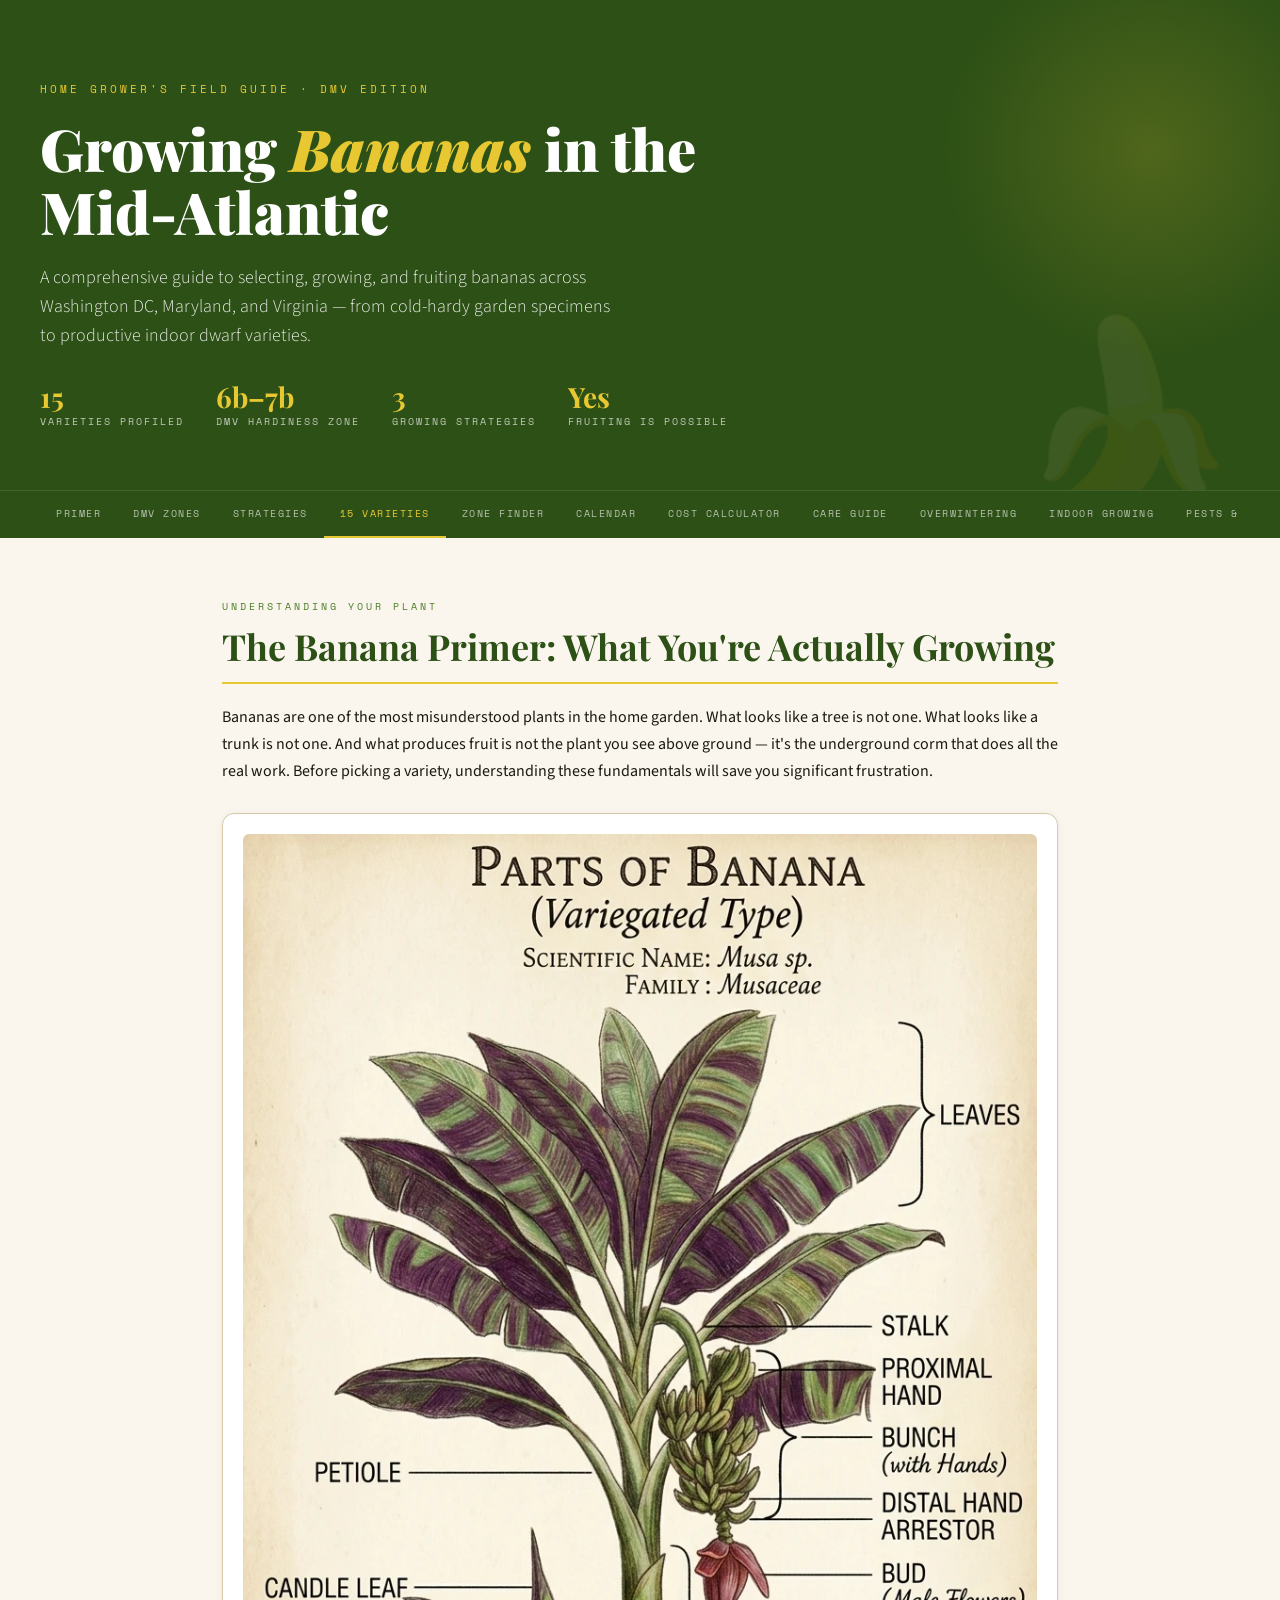
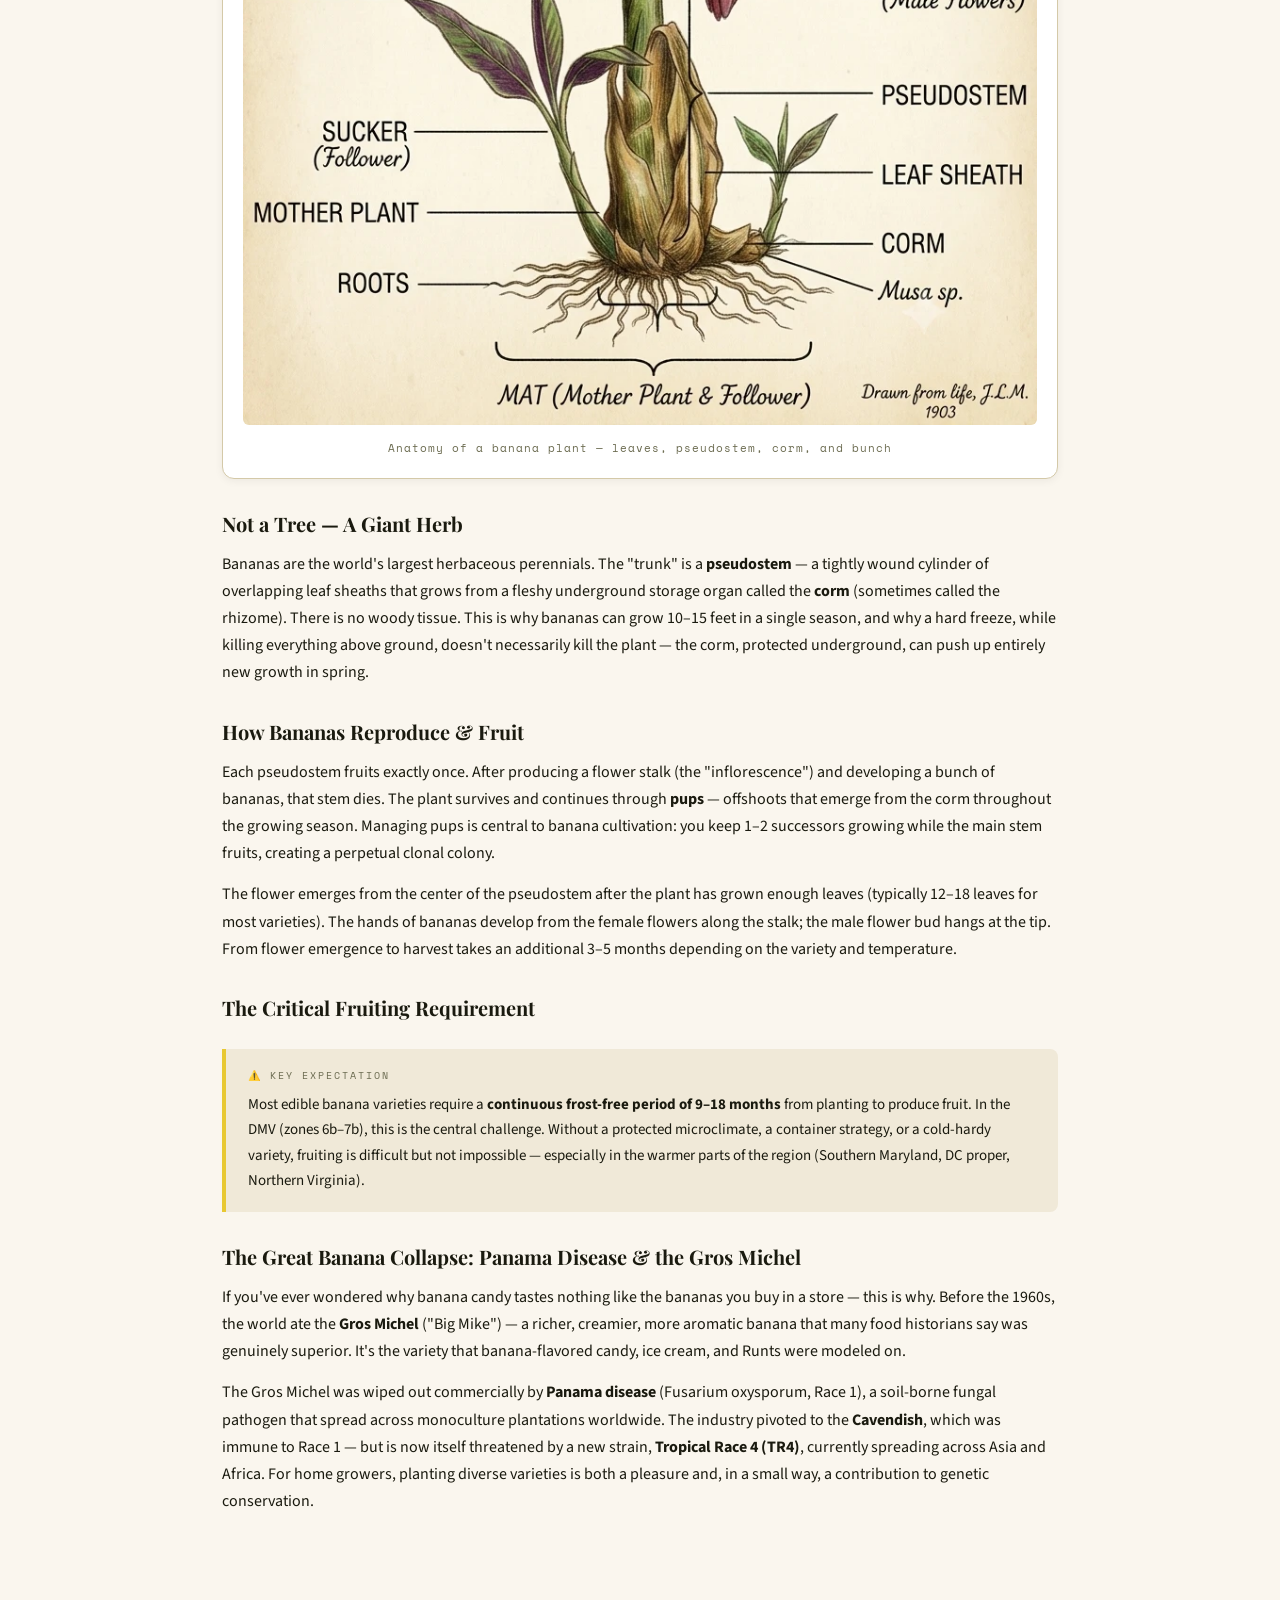
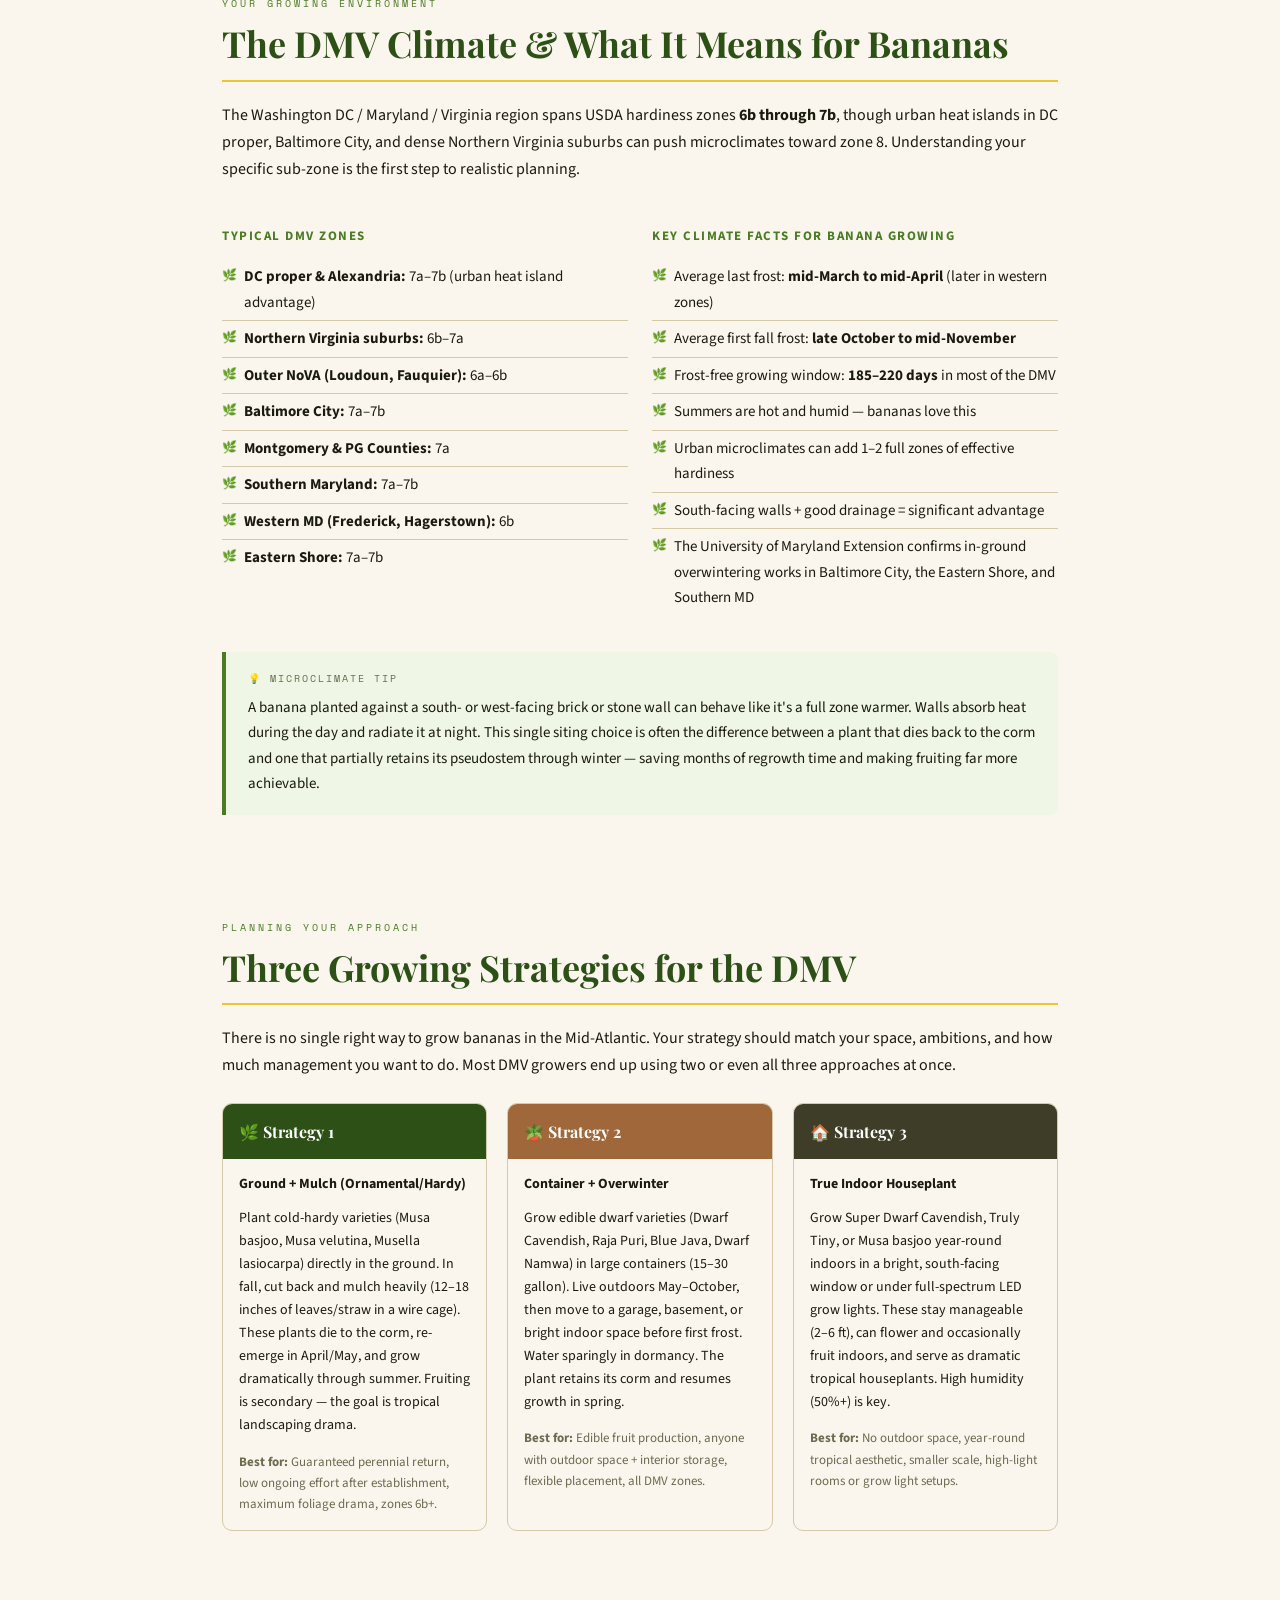
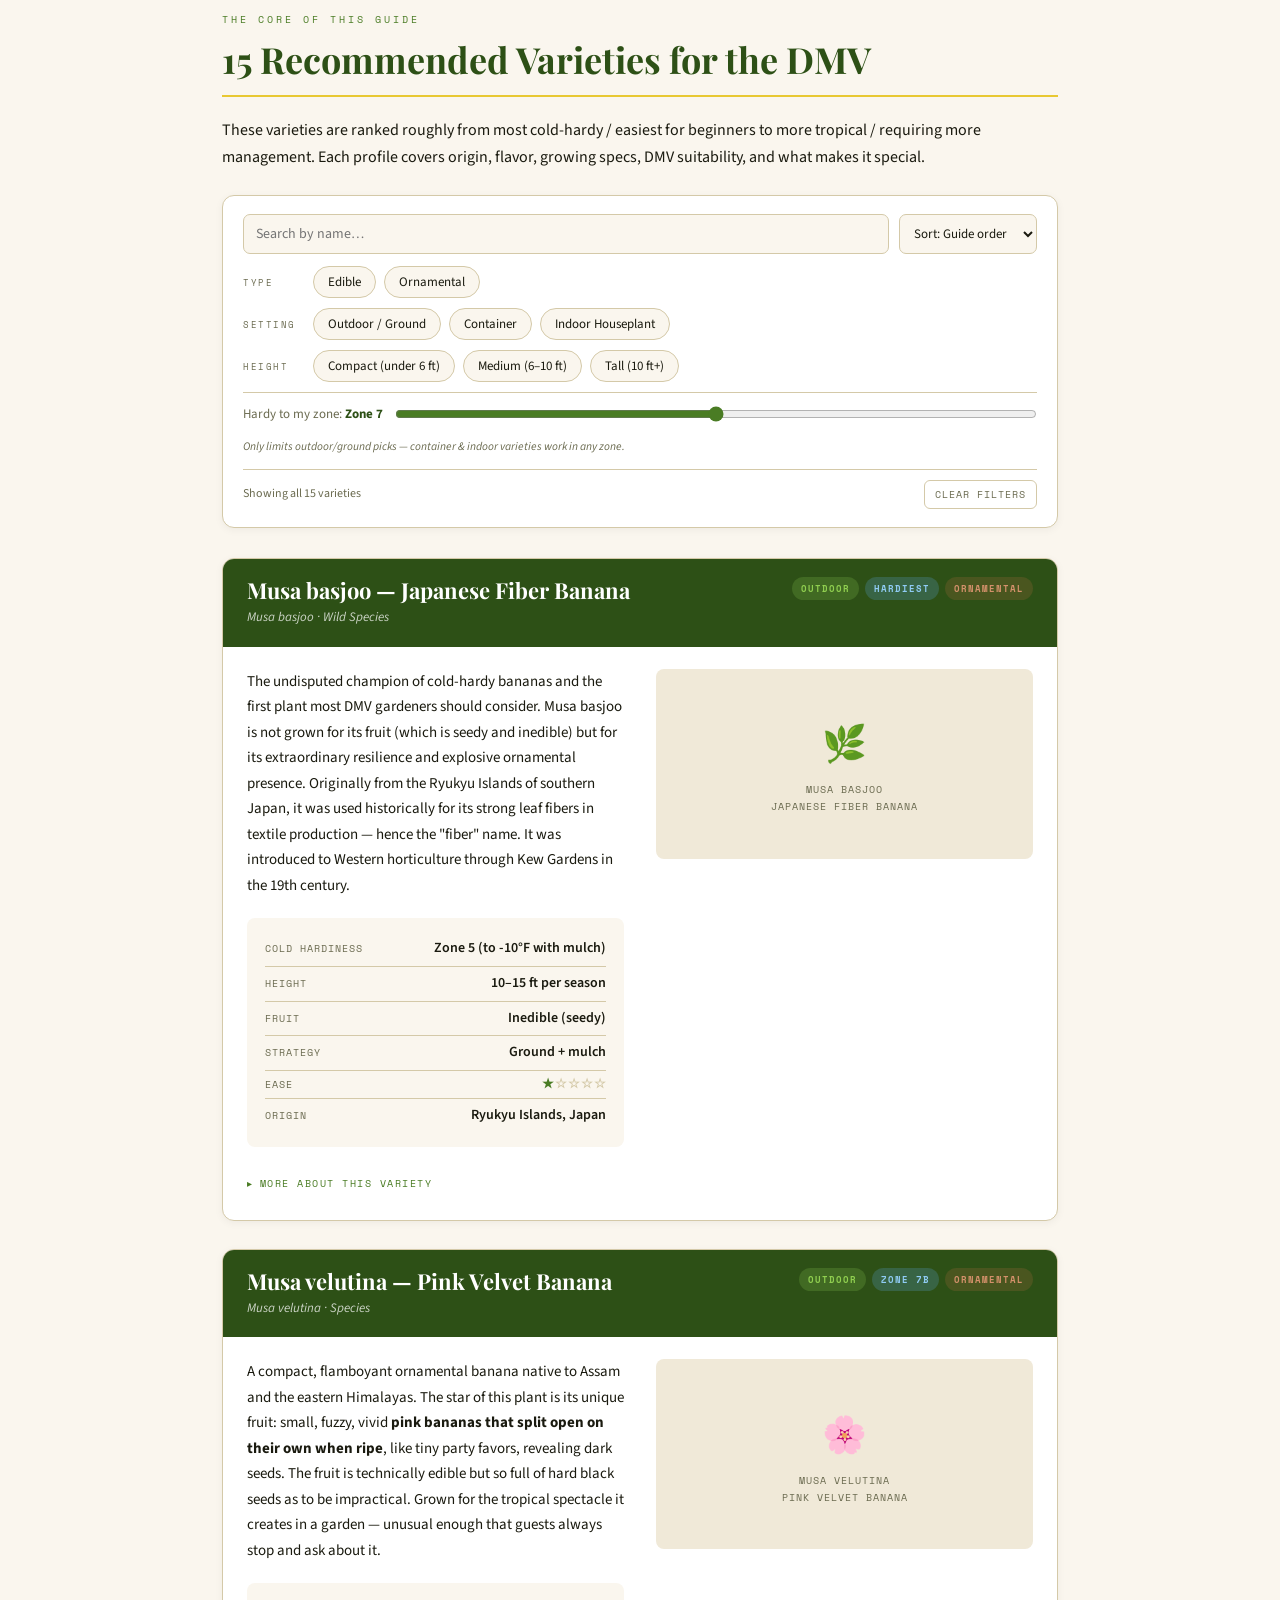
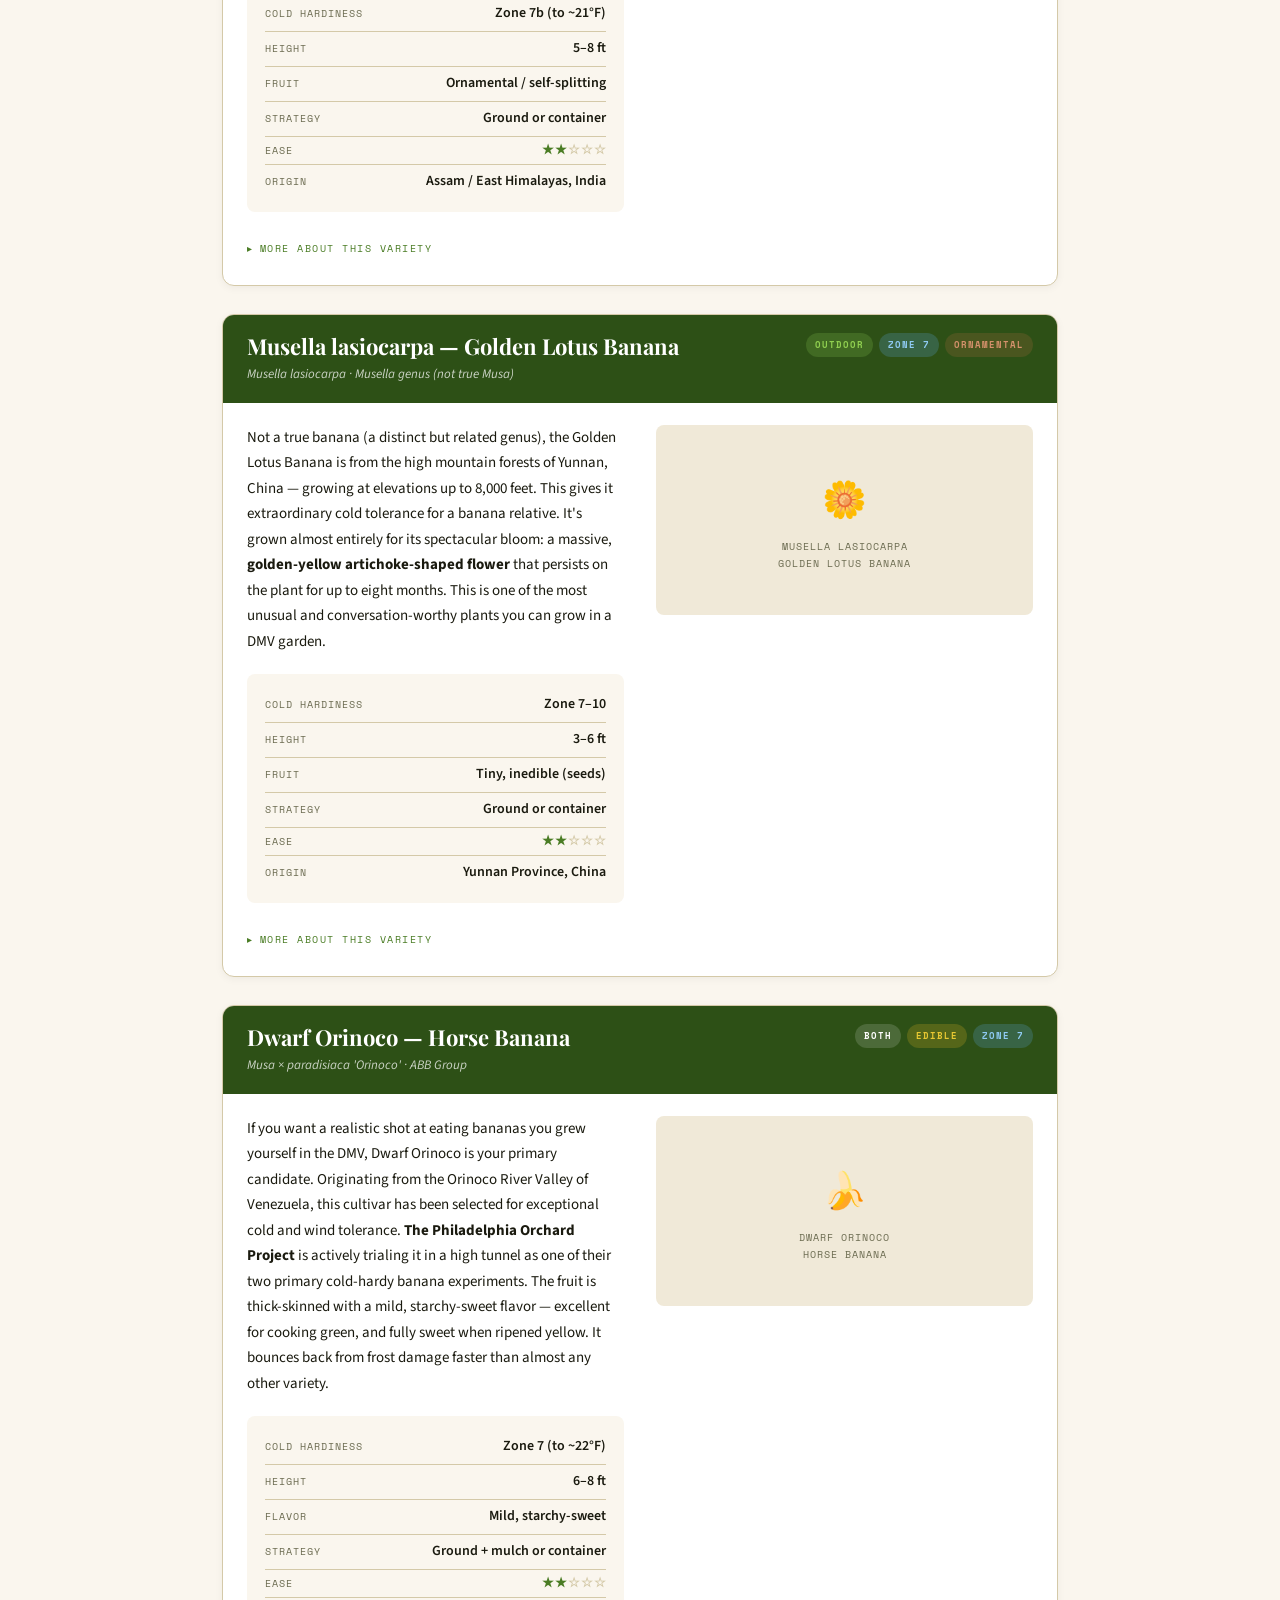
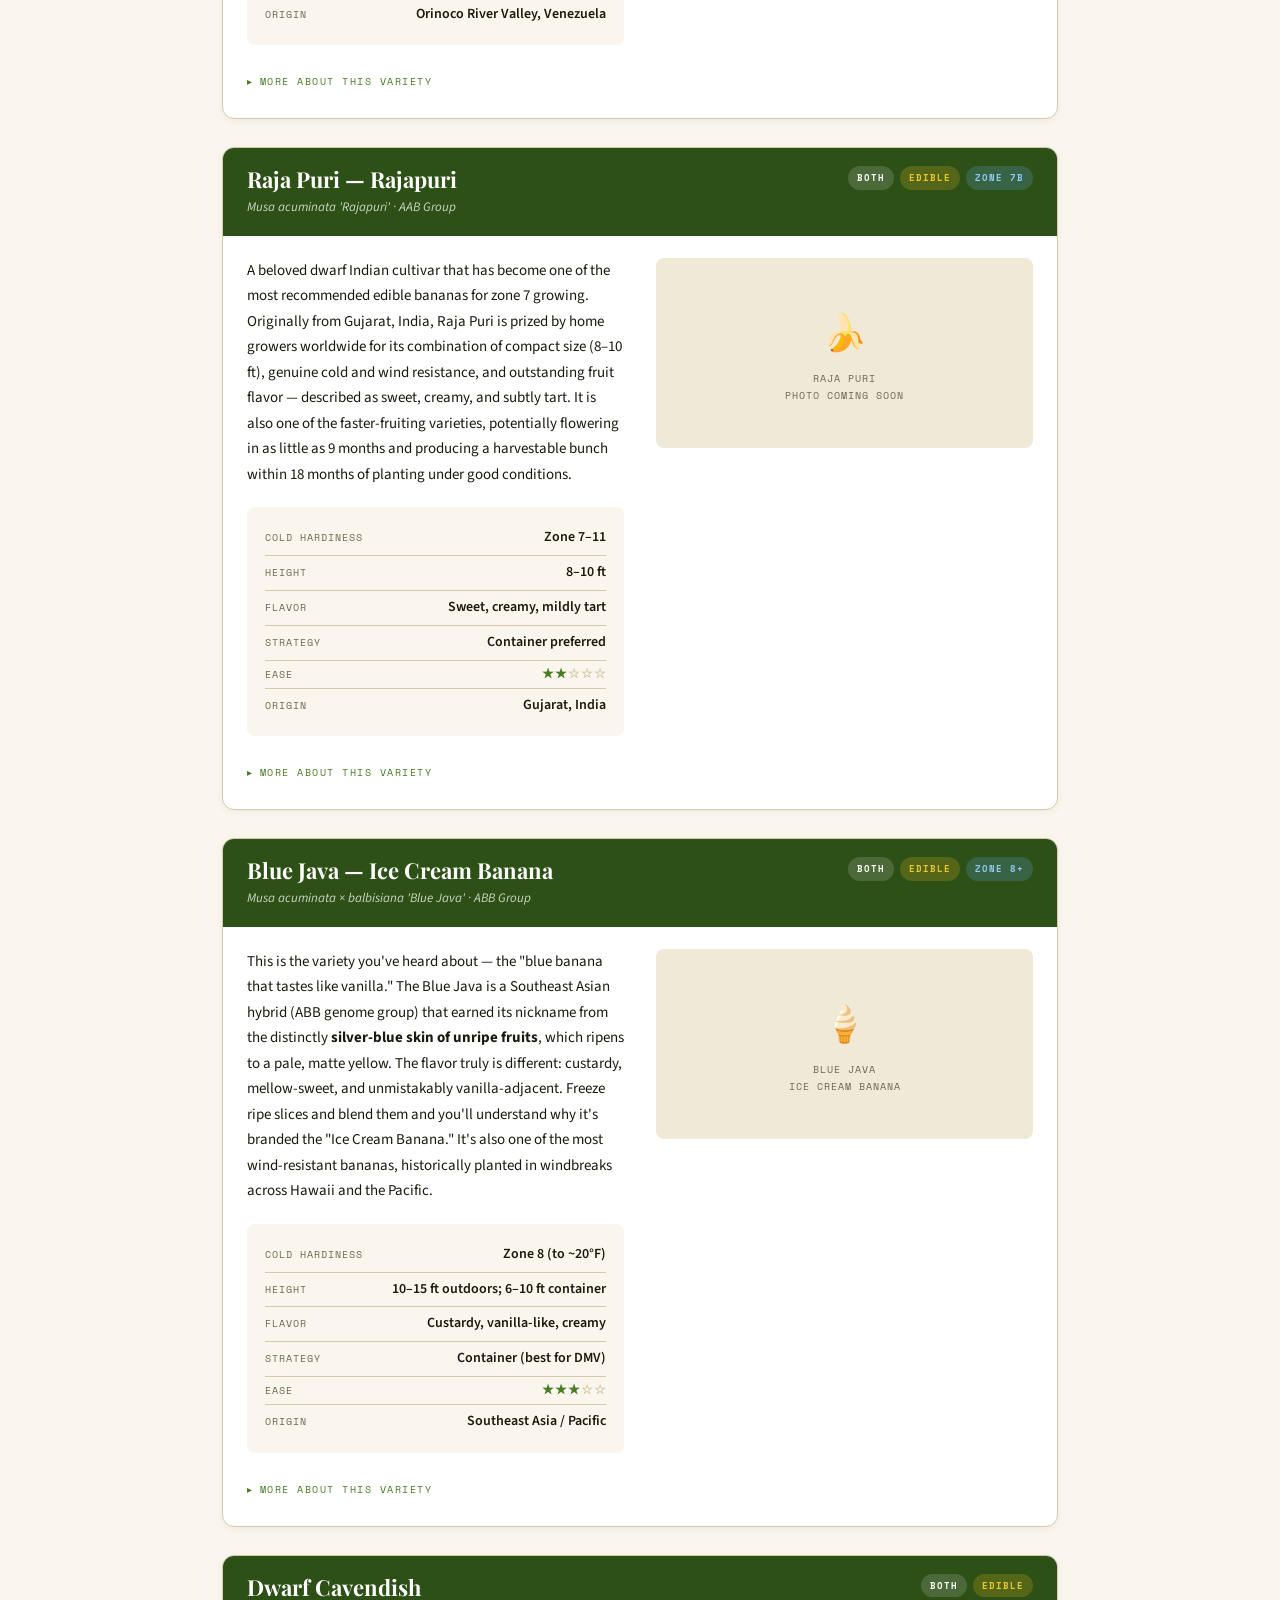
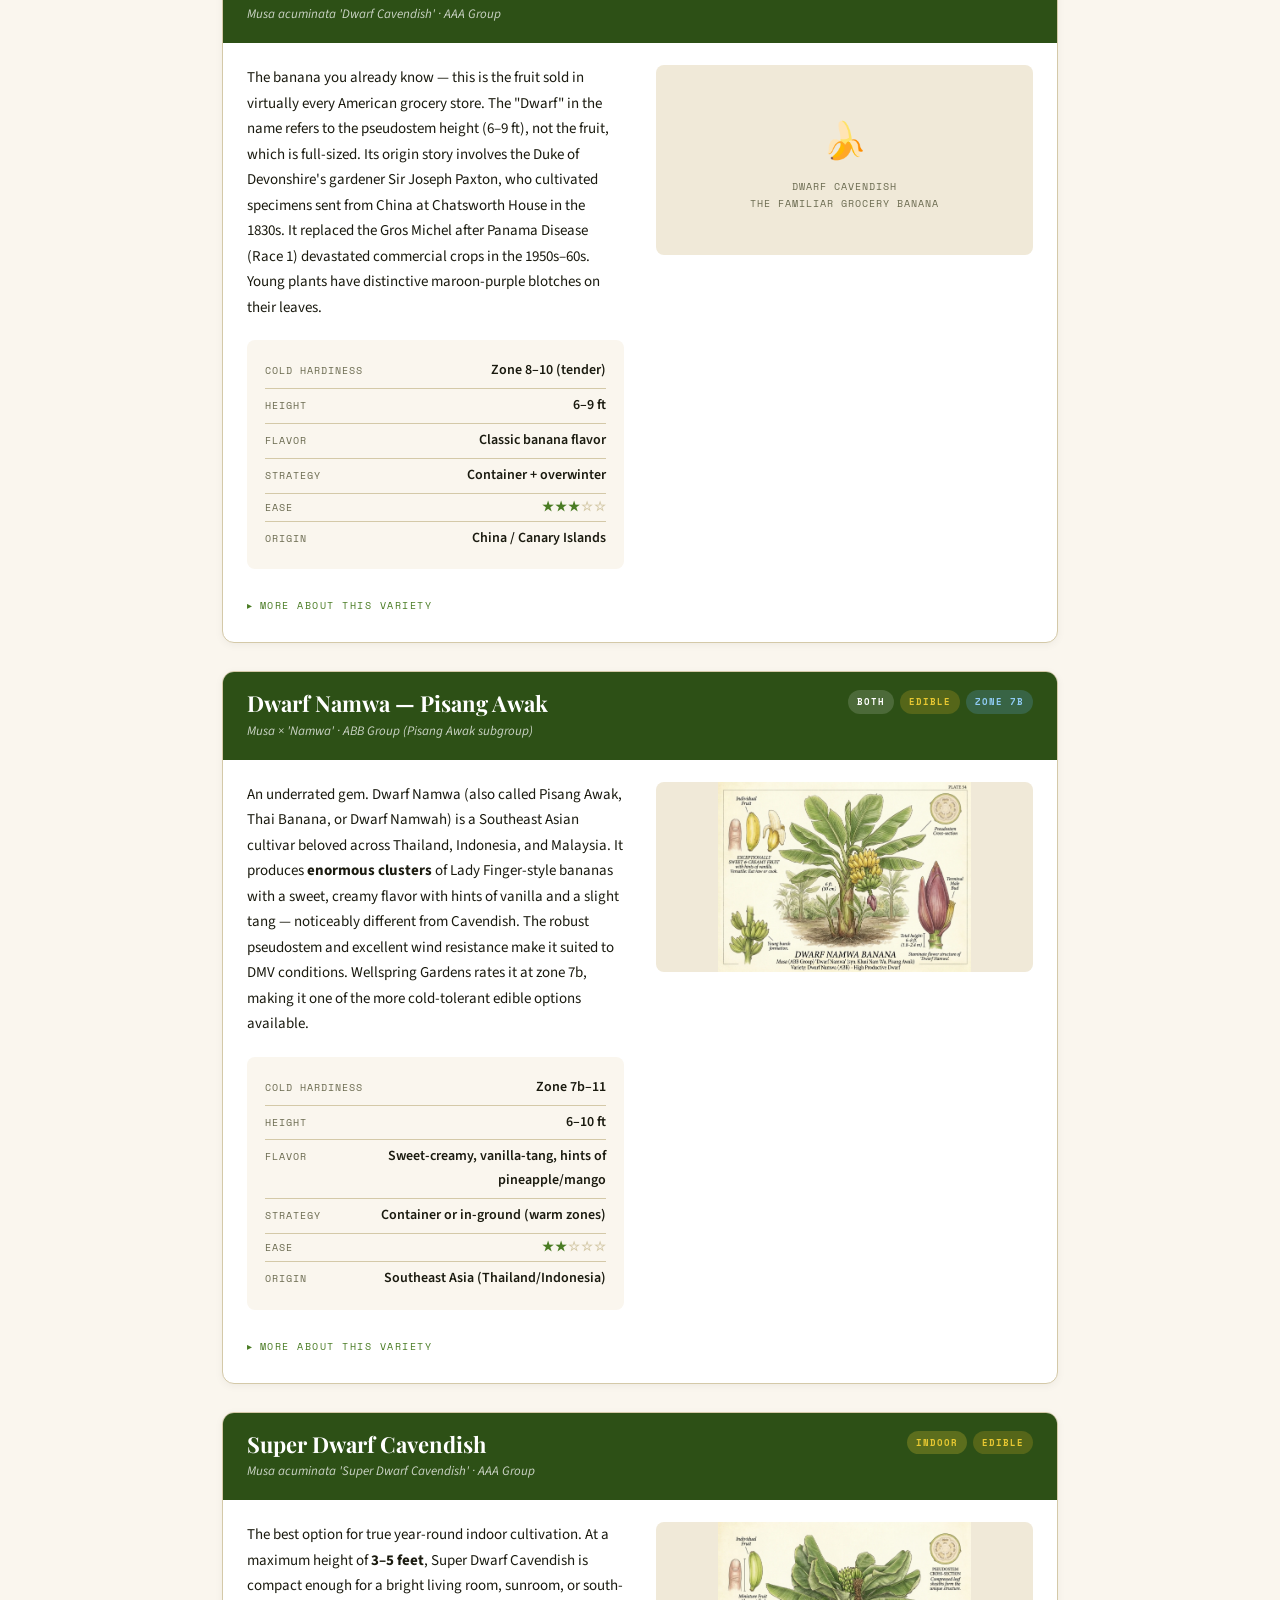
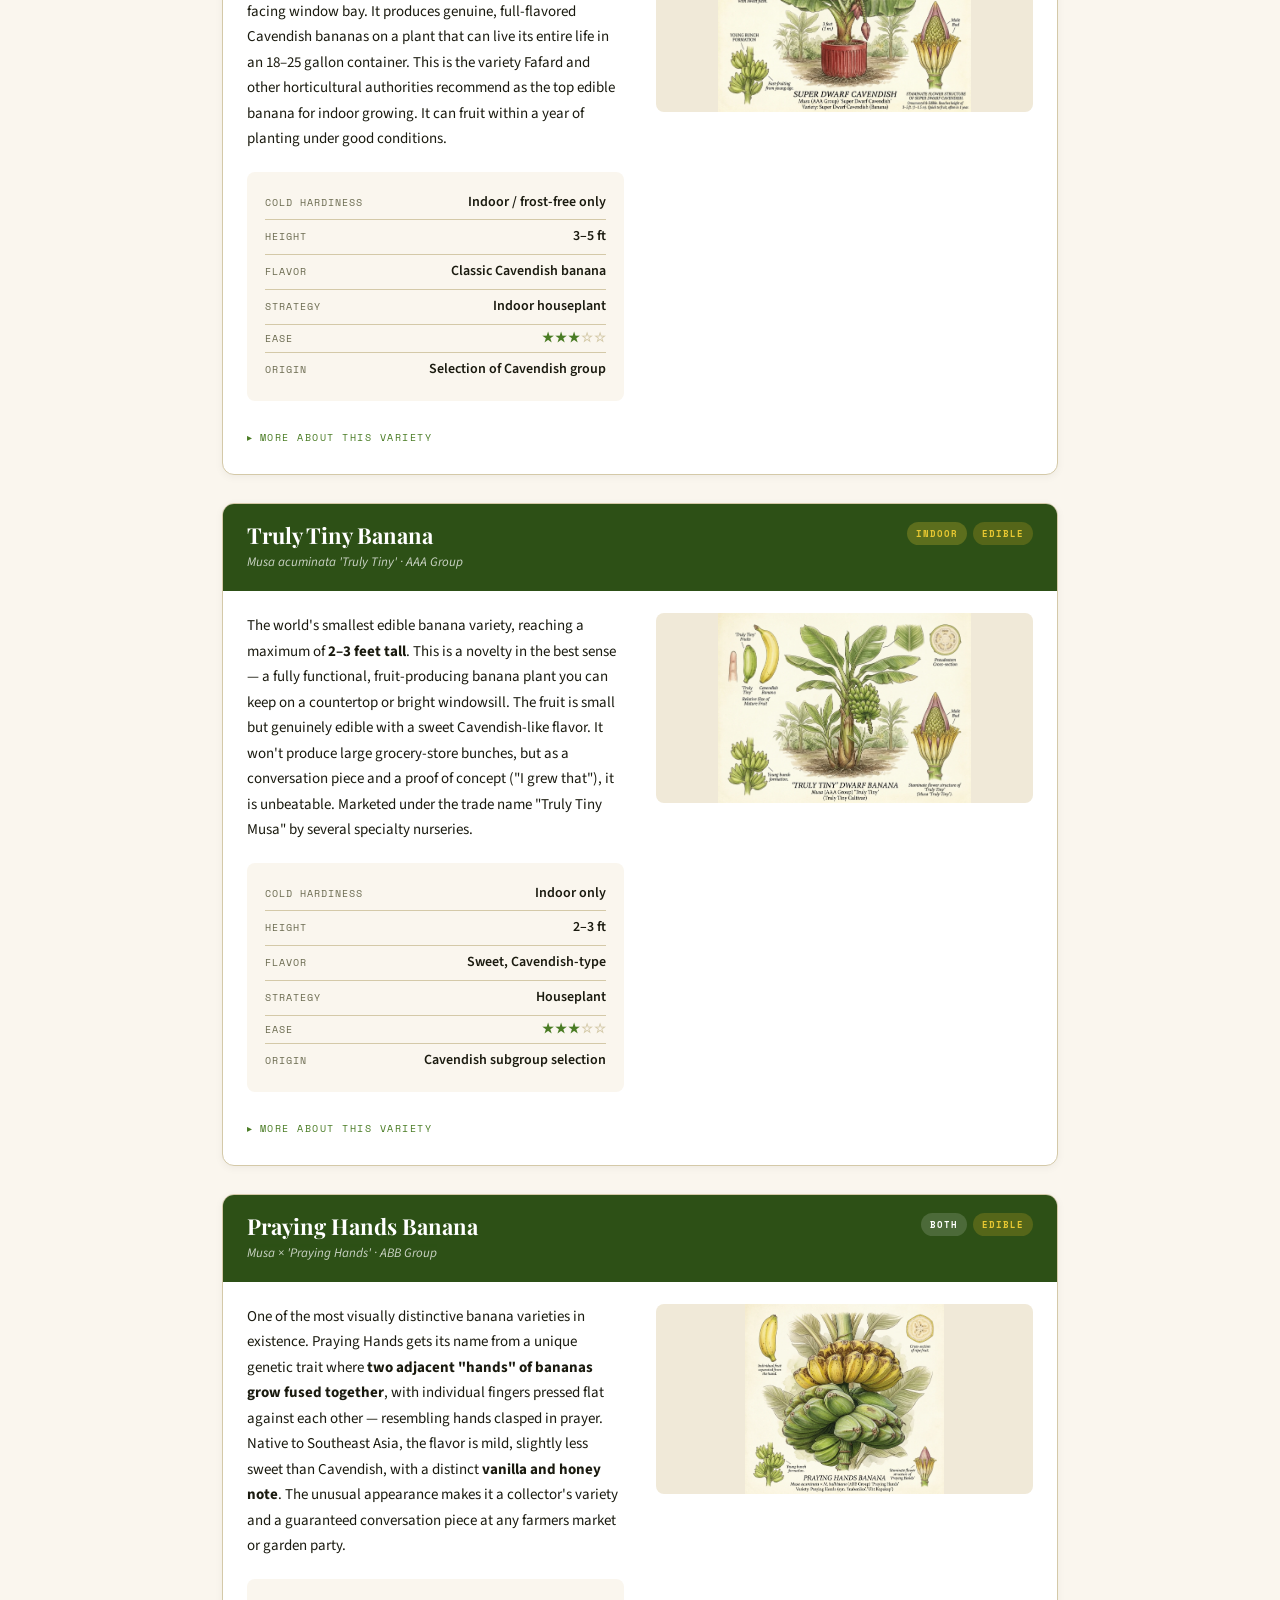
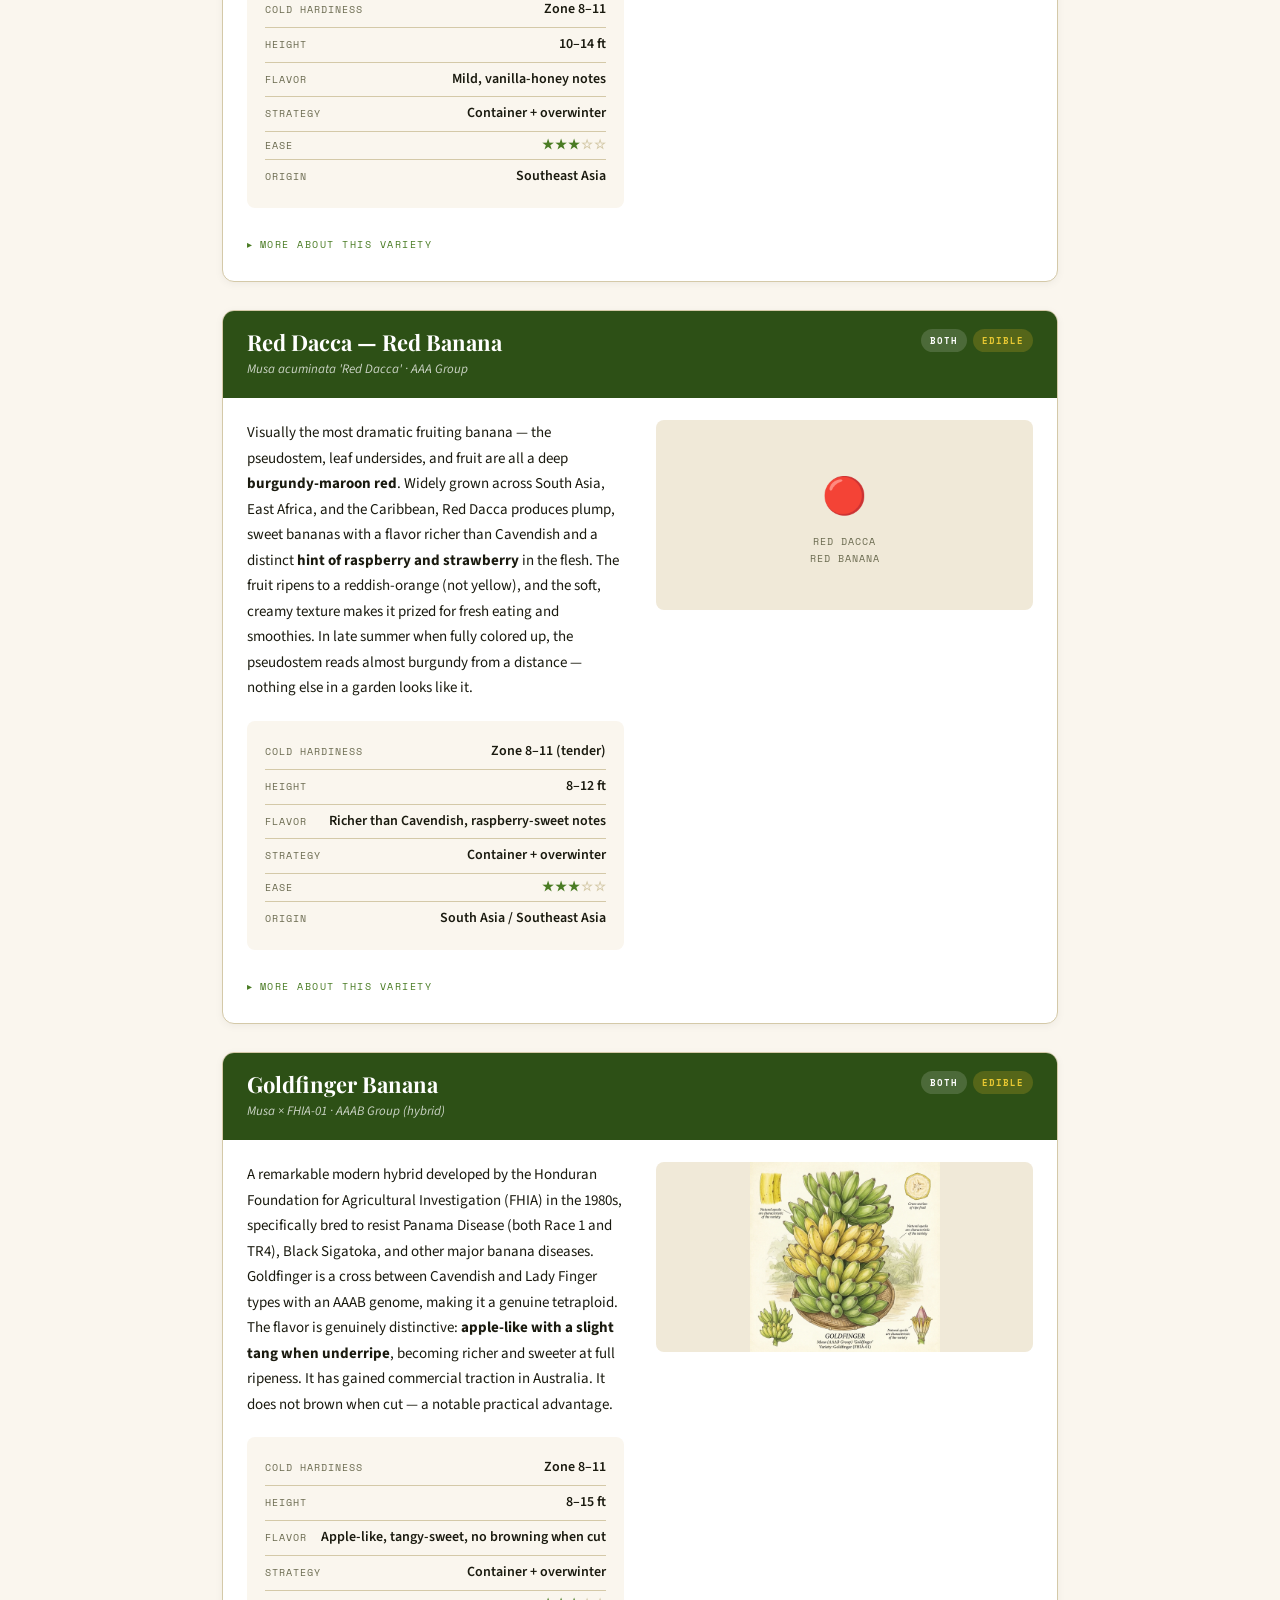
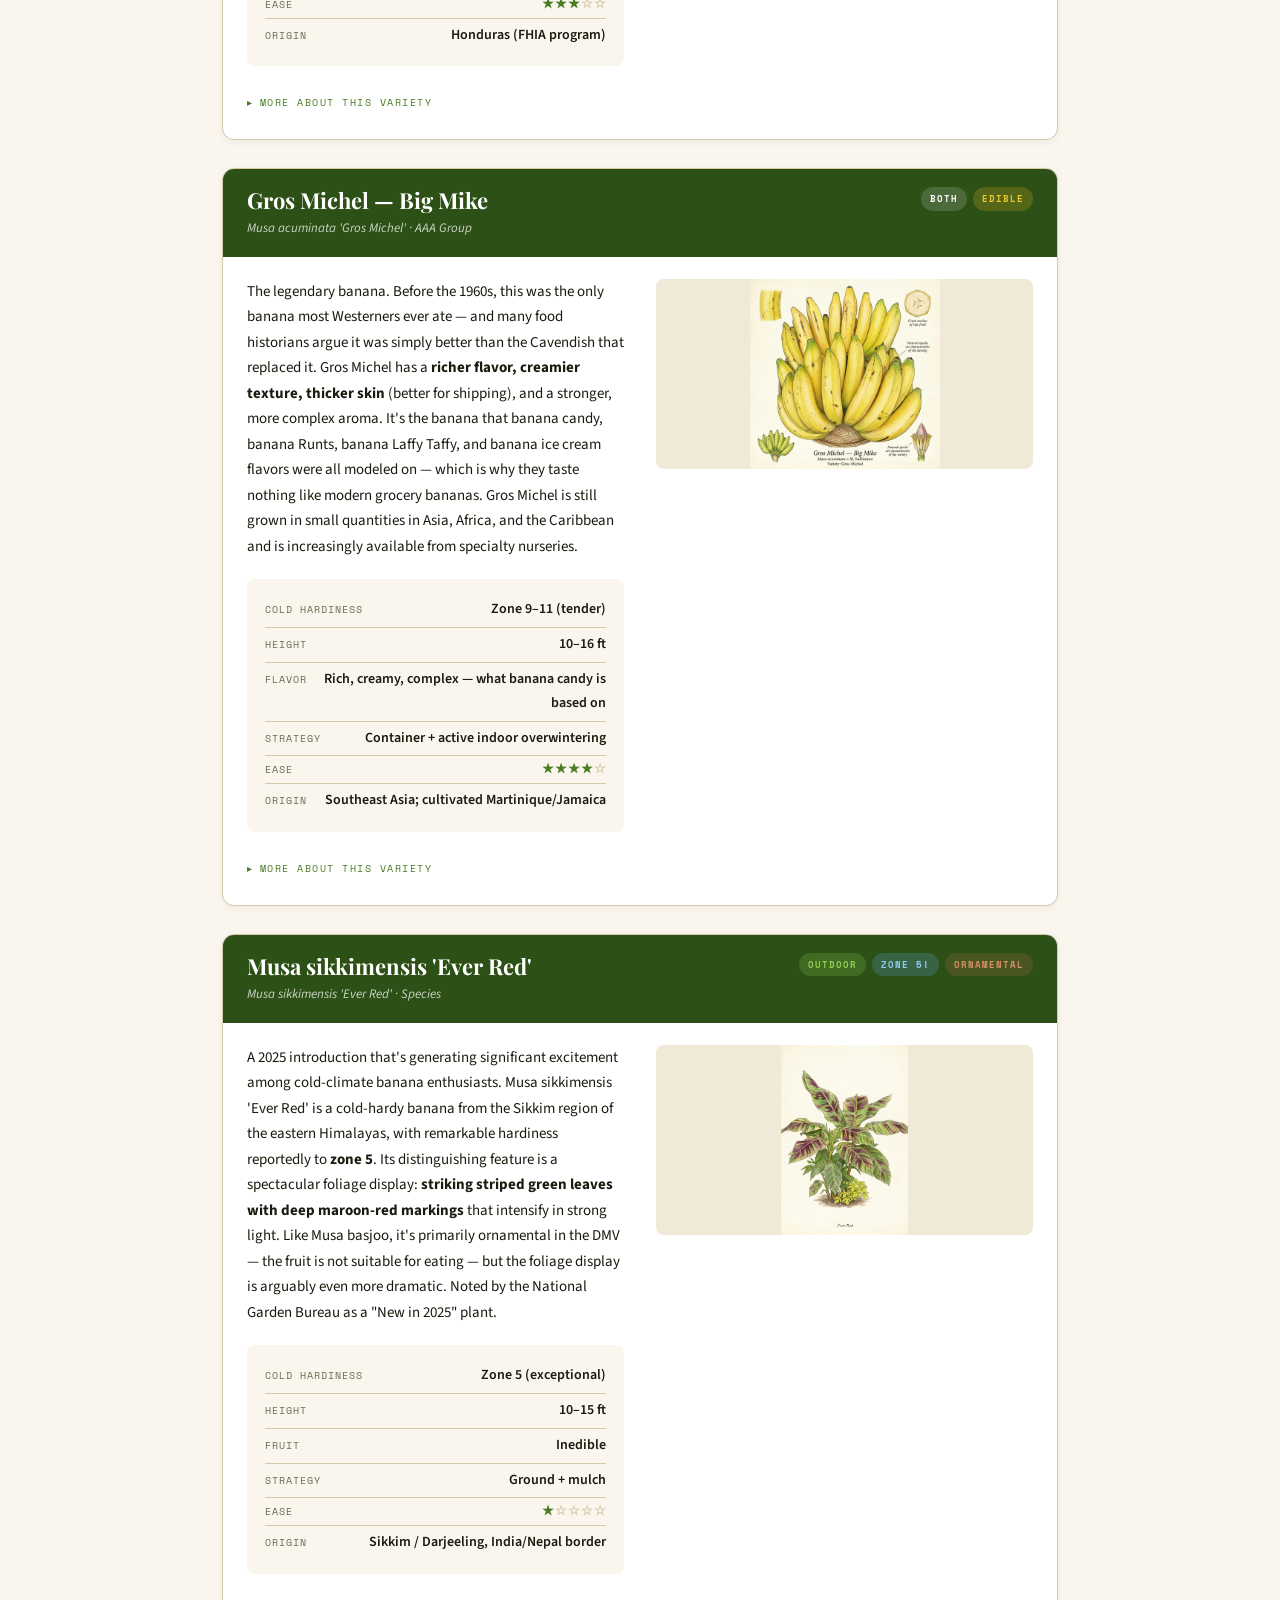
==== commit c39a24b1: "Add navigation overhaul, variety explorer, zone finder, calendar, cost calculator Navigation: - Stic" ====
--- a/bananas.html
+++ b/bananas.html
@@ -122,6 +122,36 @@
     top: 0;
     z-index: 100;
   }
+  .toc-bar {
+    display: none;
+    align-items: center;
+    justify-content: space-between;
+  }
+  .toc-home {
+    font-family: 'Space Mono', monospace;
+    font-size: 10px;
+    letter-spacing: 1.5px;
+    text-transform: uppercase;
+    color: rgba(255,255,255,0.65);
+    text-decoration: none;
+    padding: 14px 0;
+  }
+  .toc-home:hover { color: var(--banana); }
+  .toc-toggle {
+    display: none;
+    align-items: center;
+    gap: 8px;
+    background: none;
+    border: none;
+    color: var(--white);
+    font-family: 'Space Mono', monospace;
+    font-size: 11px;
+    letter-spacing: 1.5px;
+    text-transform: uppercase;
+    padding: 14px 4px;
+    cursor: pointer;
+  }
+  .toc-toggle-icon { font-size: 15px; line-height: 1; }
   .toc-inner {
     display: flex;
     gap: 0;
@@ -145,6 +175,58 @@
     color: var(--banana);
     border-bottom-color: var(--banana);
   }
+  .toc a.active {
+    color: var(--banana);
+    border-bottom-color: var(--banana);
+  }
+
+  @media (max-width: 760px) {
+    .toc { padding: 0 16px; }
+    .toc-bar { display: flex; }
+    .toc-toggle { display: flex; }
+    .toc-inner {
+      display: none;
+      flex-direction: column;
+      max-height: 70vh;
+      overflow-y: auto;
+      border-top: 1px solid rgba(255,255,255,0.12);
+      padding: 6px 0;
+    }
+    .toc-inner.open { display: flex; }
+    .toc a {
+      padding: 12px 2px;
+      border-bottom: 1px solid rgba(255,255,255,0.08);
+      border-left: 2px solid transparent;
+    }
+    .toc a:hover, .toc a.active {
+      border-bottom-color: rgba(255,255,255,0.08);
+      border-left-color: var(--banana);
+      padding-left: 10px;
+    }
+  }
+
+  #backToTop {
+    position: fixed;
+    right: 20px;
+    bottom: 20px;
+    width: 42px;
+    height: 42px;
+    border-radius: 50%;
+    border: none;
+    background: var(--leaf);
+    color: var(--banana);
+    font-size: 18px;
+    line-height: 1;
+    cursor: pointer;
+    box-shadow: 0 2px 10px rgba(0,0,0,0.25);
+    opacity: 0;
+    pointer-events: none;
+    transform: translateY(8px);
+    transition: opacity 0.2s, transform 0.2s;
+    z-index: 90;
+  }
+  #backToTop.visible { opacity: 1; pointer-events: auto; transform: translateY(0); }
+  #backToTop:hover { background: var(--leaf-mid); }
 
   /* ── LAYOUT ── */
   .container {
@@ -155,7 +237,9 @@
 
   section {
     padding: 60px 0 20px;
-  }
+    scroll-margin-top: 56px;
+  }
+  .variety-card { scroll-margin-top: 66px; }
 
   /* ── SECTION HEADERS ── */
   .section-eyebrow {
@@ -247,6 +331,138 @@
     text-align: center;
   }
 
+  /* ── VARIETY EXPLORER ── */
+  .explorer-bar {
+    background: var(--white);
+    border: 1px solid var(--rule);
+    border-radius: 12px;
+    padding: 18px 20px;
+    margin-top: 24px;
+    box-shadow: 0 2px 8px rgba(0,0,0,0.05);
+  }
+  .explorer-row {
+    display: flex;
+    gap: 10px;
+    align-items: center;
+    flex-wrap: wrap;
+    margin-bottom: 12px;
+  }
+  .explorer-row:last-of-type { margin-bottom: 0; }
+  #explorerSearch {
+    flex: 1 1 200px;
+    min-width: 0;
+    padding: 9px 12px;
+    border: 1px solid var(--rule);
+    border-radius: 7px;
+    font-family: 'Source Sans 3', sans-serif;
+    font-size: 14px;
+    background: var(--parchment);
+    color: var(--ink);
+  }
+  #explorerSort {
+    padding: 9px 10px;
+    border: 1px solid var(--rule);
+    border-radius: 7px;
+    font-family: 'Source Sans 3', sans-serif;
+    font-size: 13px;
+    background: var(--parchment);
+    color: var(--ink);
+  }
+  .explorer-chips {
+    display: flex;
+    gap: 8px;
+    align-items: center;
+    flex-wrap: wrap;
+    margin-bottom: 10px;
+  }
+  .chip-label {
+    font-family: 'Space Mono', monospace;
+    font-size: 9px;
+    letter-spacing: 1.5px;
+    text-transform: uppercase;
+    color: var(--ink-light);
+    width: 62px;
+    flex-shrink: 0;
+  }
+  .chip {
+    font-family: 'Source Sans 3', sans-serif;
+    font-size: 13px;
+    background: var(--parchment);
+    border: 1px solid var(--rule);
+    color: var(--ink);
+    border-radius: 20px;
+    padding: 6px 14px;
+    cursor: pointer;
+    transition: background 0.15s, border-color 0.15s, color 0.15s;
+  }
+  .chip:hover { border-color: var(--leaf-mid); }
+  .chip.active {
+    background: var(--leaf);
+    border-color: var(--leaf);
+    color: var(--white);
+  }
+  .explorer-zone-row {
+    gap: 12px;
+    padding-top: 10px;
+    border-top: 1px solid var(--rule);
+  }
+  .explorer-zone-row label {
+    font-size: 13px;
+    color: var(--ink-light);
+    white-space: nowrap;
+  }
+  .explorer-zone-row label strong { color: var(--leaf); }
+  #explorerZone { flex: 1 1 140px; accent-color: var(--leaf-mid); }
+  .explorer-hint {
+    font-size: 11.5px;
+    color: var(--ink-light);
+    font-style: italic;
+    flex-basis: 100%;
+  }
+  .explorer-footer {
+    display: flex;
+    justify-content: space-between;
+    align-items: center;
+    padding-top: 10px;
+    margin-top: 10px;
+    border-top: 1px solid var(--rule);
+    font-size: 12px;
+    color: var(--ink-light);
+  }
+  .explorer-clear {
+    font-family: 'Space Mono', monospace;
+    font-size: 10px;
+    letter-spacing: 1px;
+    text-transform: uppercase;
+    background: none;
+    border: 1px solid var(--rule);
+    border-radius: 6px;
+    padding: 6px 10px;
+    color: var(--ink-light);
+    cursor: pointer;
+  }
+  .explorer-clear:hover { border-color: var(--leaf-mid); color: var(--leaf); }
+  .explorer-empty {
+    text-align: center;
+    padding: 30px 20px;
+    color: var(--ink-light);
+    font-size: 15px;
+  }
+  .explorer-empty button {
+    font-family: 'Space Mono', monospace;
+    font-size: 11px;
+    letter-spacing: 1px;
+    text-transform: uppercase;
+    background: var(--leaf);
+    color: var(--white);
+    border: none;
+    border-radius: 6px;
+    padding: 7px 12px;
+    margin-left: 10px;
+    cursor: pointer;
+  }
+  .variety-card.filtered-out { display: none; }
+
   /* ── VARIETY CARDS ── */
   .variety-grid {
     display: flex;
@@ -383,6 +599,35 @@
     text-transform: uppercase;
     color: var(--leaf-mid);
     margin-bottom: 6px;
+  }
+  .variety-more {
+    grid-column: 1 / -1;
+    margin-top: 2px;
+  }
+  .variety-more summary {
+    cursor: pointer;
+    list-style: none;
+    font-family: 'Space Mono', monospace;
+    font-size: 10px;
+    letter-spacing: 1.5px;
+    text-transform: uppercase;
+    color: var(--leaf-mid);
+    padding: 6px 0;
+    display: flex;
+    align-items: center;
+    gap: 6px;
+  }
+  .variety-more summary::-webkit-details-marker { display: none; }
+  .variety-more summary::before {
+    content: '▸';
+    display: inline-block;
+    transition: transform 0.15s;
+  }
+  .variety-more[open] summary::before { transform: rotate(90deg); }
+  .variety-more[open] summary { margin-bottom: 10px; }
+  .variety-more > .variety-highlight,
+  .variety-more > .variety-body-full {
+    grid-column: unset;
   }
 
   /* ── VARIETY IMAGES ── */
@@ -657,6 +902,153 @@
     display: block;
     margin-bottom: 3px;
   }
+
+  /* ── ZONE FINDER ── */
+  .zf-widget {
+    background: var(--white);
+    border: 1px solid var(--rule);
+    border-radius: 12px;
+    padding: 20px 24px;
+    margin-top: 20px;
+    box-shadow: 0 2px 8px rgba(0,0,0,0.05);
+  }
+  .zf-label {
+    display: block;
+    font-family: 'Space Mono', monospace;
+    font-size: 10px;
+    letter-spacing: 1.5px;
+    text-transform: uppercase;
+    color: var(--ink-light);
+    margin-bottom: 8px;
+  }
+  #zfRegion {
+    width: 100%;
+    padding: 10px 12px;
+    border: 1px solid var(--rule);
+    border-radius: 7px;
+    font-size: 14px;
+    background: var(--parchment);
+    color: var(--ink);
+  }
+  .zf-result {
+    margin-top: 20px;
+    padding-top: 18px;
+    border-top: 1px solid var(--rule);
+  }
+  .zf-result-zone {
+    font-family: 'Playfair Display', serif;
+    font-size: 18px;
+    margin-bottom: 8px;
+  }
+  .zf-result-zone strong { color: var(--leaf); }
+  .zf-strategy { font-size: 14px; margin-bottom: 16px; }
+  .zf-cols {
+    display: grid;
+    grid-template-columns: 1fr 1fr;
+    gap: 20px;
+  }
+  @media (max-width: 600px) { .zf-cols { grid-template-columns: 1fr; } }
+  .zf-col-title {
+    font-family: 'Space Mono', monospace;
+    font-size: 10px;
+    letter-spacing: 1px;
+    text-transform: uppercase;
+    color: var(--leaf-mid);
+    margin-bottom: 8px;
+  }
+  .zf-list { list-style: none; padding: 0; }
+  .zf-list li {
+    font-size: 14px;
+    padding: 6px 0;
+    border-bottom: 1px solid var(--rule);
+  }
+  .zf-list li:last-child { border-bottom: none; }
+  .zf-list li a { color: var(--leaf); text-decoration: none; border-bottom: 1px solid var(--leaf-light); }
+  .zf-list-empty { color: var(--ink-light); font-style: italic; }
+
+  /* ── CALENDAR ── */
+  .table-scroll { overflow-x: auto; }
+  .cal-table { min-width: 760px; }
+  .cal-table td { font-size: 12.5px; }
+
+  /* ── COST CALCULATOR ── */
+  .cc-widget {
+    background: var(--white);
+    border: 1px solid var(--rule);
+    border-radius: 12px;
+    padding: 10px 24px;
+    margin-top: 20px;
+    box-shadow: 0 2px 8px rgba(0,0,0,0.05);
+  }
+  .cc-item {
+    display: flex;
+    align-items: center;
+    gap: 12px;
+    padding: 12px 0;
+    border-bottom: 1px solid var(--rule);
+    font-size: 14px;
+  }
+  .cc-item:last-child { border-bottom: none; }
+  .cc-item input { width: 17px; height: 17px; accent-color: var(--leaf-mid); flex-shrink: 0; }
+  .cc-item-name { flex: 1; }
+  .cc-item-price { font-weight: 600; color: var(--ink-light); white-space: nowrap; }
+  .cc-total {
+    display: flex;
+    justify-content: space-between;
+    align-items: center;
+    padding: 18px 0;
+    font-size: 15px;
+  }
+  .cc-total strong {
+    font-family: 'Playfair Display', serif;
+    font-size: 22px;
+    color: var(--leaf);
+  }
+
+  /* ── PRINT ── */
+  .print-checklist-btn {
+    font-family: 'Space Mono', monospace;
+    font-size: 11px;
+    letter-spacing: 1px;
+    text-transform: uppercase;
+    background: var(--leaf);
+    color: var(--white);
+    border: none;
+    border-radius: 6px;
+    padding: 9px 14px;
+    margin: 10px 0 20px;
+    cursor: pointer;
+  }
+  .print-checklist-btn:hover { background: var(--leaf-mid); }
+
+  @media print {
+    .toc, #backToTop, .explorer-bar, .explorer-empty, .print-checklist-btn,
+    #zonefinder select, #costcalc .cc-widget, .hero::before, .hero::after {
+      display: none !important;
+    }
+    .variety-img-wrap { break-inside: avoid; }
+    .variety-card { break-inside: avoid; }
+    a { color: inherit !important; text-decoration: underline; }
+    body.printing-checklist > *:not(#overwinter) { display: none !important; }
+    body.printing-checklist #overwinter { padding-top: 0; }
+    body.printing-checklist .print-checklist-btn { display: none !important; }
+    body.printing-checklist ol.steps li::before {
+      content: '☐';
+      position: static;
+      display: inline-block;
+      width: auto;
+      height: auto;
+      background: none;
+      color: var(--ink);
+      border: 1px solid var(--ink);
+      border-radius: 3px;
+      font-size: 12px;
+      line-height: 1.2;
+      padding: 1px 4px;
+      margin-right: 8px;
+    }
+    body.printing-checklist ol.steps li { padding-left: 4px; }
+  }
 </style>
 </head>
 <body>
@@ -688,12 +1080,21 @@
 
 <!-- NAV -->
 <nav class="toc">
-  <div class="toc-inner">
-    <a href="index.html">← Home</a>
+  <div class="toc-bar">
+    <a class="toc-home" href="index.html">← Home</a>
+    <button class="toc-toggle" id="tocToggle" aria-expanded="false" aria-controls="tocInner">
+      <span>Menu</span>
+      <span class="toc-toggle-icon">☰</span>
+    </button>
+  </div>
+  <div class="toc-inner" id="tocInner">
     <a href="#primer">Primer</a>
     <a href="#zones">DMV Zones</a>
     <a href="#strategies">Strategies</a>
     <a href="#varieties">15 Varieties</a>
+    <a href="#zonefinder">Zone Finder</a>
+    <a href="#calendar">Calendar</a>
+    <a href="#costcalc">Cost Calculator</a>
     <a href="#care">Care Guide</a>
     <a href="#overwinter">Overwintering</a>
     <a href="#indoor">Indoor Growing</a>
@@ -707,6 +1108,8 @@
   </div>
 </nav>
 
+<button id="backToTop" aria-label="Back to top">↑</button>
+
 <!-- PRIMER -->
 <section id="primer">
   <div class="container">
@@ -715,7 +1118,7 @@
     <p>Bananas are one of the most misunderstood plants in the home garden. What looks like a tree is not one. What looks like a trunk is not one. And what produces fruit is not the plant you see above ground — it's the underground corm that does all the real work. Before picking a variety, understanding these fundamentals will save you significant frustration.</p>
 
     <figure class="diagram-figure">
-      <img src="images/parts-of-banana.webp" alt="Labeled diagram of the parts of a banana plant (variegated type), showing leaves, stalk, bunch, pseudostem, corm, roots, and other anatomy" />
+      <img loading="lazy" src="images/parts-of-banana.webp" alt="Labeled diagram of the parts of a banana plant (variegated type), showing leaves, stalk, bunch, pseudostem, corm, roots, and other anatomy" />
       <figcaption>Anatomy of a banana plant — leaves, pseudostem, corm, and bunch</figcaption>
     </figure>
 
@@ -823,10 +1226,51 @@
     <h2>15 Recommended Varieties for the DMV</h2>
     <p>These varieties are ranked roughly from most cold-hardy / easiest for beginners to more tropical / requiring more management. Each profile covers origin, flavor, growing specs, DMV suitability, and what makes it special.</p>
 
+    <div class="explorer-bar" id="explorerBar">
+      <div class="explorer-row">
+        <input type="search" id="explorerSearch" placeholder="Search by name…" aria-label="Search varieties">
+        <select id="explorerSort" aria-label="Sort varieties">
+          <option value="default">Sort: Guide order</option>
+          <option value="name">Name (A–Z)</option>
+          <option value="zone">Cold-hardiest first</option>
+          <option value="height-asc">Shortest first</option>
+          <option value="height-desc">Tallest first</option>
+          <option value="ease">Easiest first</option>
+        </select>
+      </div>
+      <div class="explorer-chips">
+        <span class="chip-label">Type</span>
+        <button type="button" class="chip" data-group="type" data-value="edible">Edible</button>
+        <button type="button" class="chip" data-group="type" data-value="ornamental">Ornamental</button>
+      </div>
+      <div class="explorer-chips">
+        <span class="chip-label">Setting</span>
+        <button type="button" class="chip" data-group="setting" data-value="outdoor">Outdoor / Ground</button>
+        <button type="button" class="chip" data-group="setting" data-value="container">Container</button>
+        <button type="button" class="chip" data-group="setting" data-value="indoor">Indoor Houseplant</button>
+      </div>
+      <div class="explorer-chips">
+        <span class="chip-label">Height</span>
+        <button type="button" class="chip" data-group="height" data-value="compact">Compact (under 6 ft)</button>
+        <button type="button" class="chip" data-group="height" data-value="medium">Medium (6–10 ft)</button>
+        <button type="button" class="chip" data-group="height" data-value="tall">Tall (10 ft+)</button>
+      </div>
+      <div class="explorer-row explorer-zone-row">
+        <label for="explorerZone">Hardy to my zone: <strong id="explorerZoneVal">Zone 7</strong></label>
+        <input type="range" id="explorerZone" min="5" max="9" step="1" value="7">
+        <span class="explorer-hint">Only limits outdoor/ground picks — container &amp; indoor varieties work in any zone.</span>
+      </div>
+      <div class="explorer-footer">
+        <span id="explorerCount">Showing all 15 varieties</span>
+        <button type="button" class="explorer-clear" id="explorerClear">Clear filters</button>
+      </div>
+    </div>
+    <p class="explorer-empty" id="explorerEmpty" hidden>No varieties match these filters. <button type="button" id="explorerEmptyClear">Clear filters</button></p>
+
     <div class="variety-grid">
 
       <!-- 1 -->
-      <div class="variety-card">
+      <div class="variety-card" id="v-musa-basjoo" data-variety="musa-basjoo" data-type="ornamental" data-setting="outdoor" data-zone="5" data-hmin="10" data-hmax="15" data-ease="1" data-pmin="15" data-pmax="55">
         <div class="variety-header">
           <div class="variety-header-left">
             <div class="variety-name">Musa basjoo — Japanese Fiber Banana</div>
@@ -843,7 +1287,7 @@
             <p class="variety-desc">The undisputed champion of cold-hardy bananas and the first plant most DMV gardeners should consider. Musa basjoo is not grown for its fruit (which is seedy and inedible) but for its extraordinary resilience and explosive ornamental presence. Originally from the Ryukyu Islands of southern Japan, it was used historically for its strong leaf fibers in textile production — hence the "fiber" name. It was introduced to Western horticulture through Kew Gardens in the 19th century.</p>
           </div>
           <div class="variety-img-wrap">
-            <img src="https://upload.wikimedia.org/wikipedia/commons/thumb/e/ee/Musa_basjoo_in_Jardin_des_Plantes_de_Toulouse.jpg/640px-Musa_basjoo_in_Jardin_des_Plantes_de_Toulouse.jpg" alt="Musa basjoo — Japanese Fiber Banana" onerror="this.parentNode.innerHTML='<div class=\'img-placeholder\'><span>🌿</span><p>Musa basjoo<br>Japanese Fiber Banana</p></div>'">
+            <img loading="lazy" src="https://upload.wikimedia.org/wikipedia/commons/thumb/e/ee/Musa_basjoo_in_Jardin_des_Plantes_de_Toulouse.jpg/640px-Musa_basjoo_in_Jardin_des_Plantes_de_Toulouse.jpg" alt="Musa basjoo — Japanese Fiber Banana" onerror="this.parentNode.innerHTML='<div class=\'img-placeholder\'><span>🌿</span><p>Musa basjoo<br>Japanese Fiber Banana</p></div>'">
             <div class="variety-img-credit">© Wikimedia Commons CC-BY-SA</div>
           </div>
           <div class="variety-specs">
@@ -856,18 +1300,21 @@
             </div>
             <div class="spec-row"><span class="spec-label">Origin</span><span class="spec-val">Ryukyu Islands, Japan</span></div>
           </div>
-          <div class="variety-highlight">
+          <details class="variety-more">
+            <summary>More about this variety</summary>
+            <div class="variety-highlight">
             <strong>Why It's Perfect for DMV</strong>
             A mature basjoo corm, mulched with 12–18 inches of dry leaves in a wire cage, will re-emerge every spring regardless of DMV winters. Gardeners in Fairfax County have grown it successfully for decades. In its first season it reaches 6–8 ft; by year 3–5 it can hit 14 ft. Clumps spread year over year for an increasingly dramatic tropical screen. Plant in full sun against a south-facing wall for maximum speed.
           </div>
           <div class="variety-body-full">
             <p class="variety-desc"><strong>Interesting fact:</strong> Musa basjoo's fiber has been woven into fabric called "bashōfu" in Okinawa for over 500 years — it was used for royal garments. The plant is considered a designated traditional craft of Japan.</p>
           </div>
+          </details>
         </div>
       </div>
 
       <!-- 2 -->
-      <div class="variety-card">
+      <div class="variety-card" id="v-musa-velutina" data-variety="musa-velutina" data-type="ornamental" data-setting="outdoor" data-zone="7" data-hmin="5" data-hmax="8" data-ease="2" data-pmin="12" data-pmax="30">
         <div class="variety-header">
           <div class="variety-header-left">
             <div class="variety-name">Musa velutina — Pink Velvet Banana</div>
@@ -884,7 +1331,7 @@
             <p class="variety-desc">A compact, flamboyant ornamental banana native to Assam and the eastern Himalayas. The star of this plant is its unique fruit: small, fuzzy, vivid <strong>pink bananas that split open on their own when ripe</strong>, like tiny party favors, revealing dark seeds. The fruit is technically edible but so full of hard black seeds as to be impractical. Grown for the tropical spectacle it creates in a garden — unusual enough that guests always stop and ask about it.</p>
           </div>
           <div class="variety-img-wrap">
-            <img src="https://upload.wikimedia.org/wikipedia/commons/thumb/e/ea/Musa_velutina_2.jpg/640px-Musa_velutina_2.jpg" alt="Musa velutina — Pink Velvet Banana" onerror="this.parentNode.innerHTML='<div class=\'img-placeholder\'><span>🌸</span><p>Musa velutina<br>Pink Velvet Banana</p></div>'">
+            <img loading="lazy" src="https://upload.wikimedia.org/wikipedia/commons/thumb/e/ea/Musa_velutina_2.jpg/640px-Musa_velutina_2.jpg" alt="Musa velutina — Pink Velvet Banana" onerror="this.parentNode.innerHTML='<div class=\'img-placeholder\'><span>🌸</span><p>Musa velutina<br>Pink Velvet Banana</p></div>'">
             <div class="variety-img-credit">© Wikimedia Commons CC-BY-SA</div>
           </div>
           <div class="variety-specs">
@@ -897,18 +1344,21 @@
             </div>
             <div class="spec-row"><span class="spec-label">Origin</span><span class="spec-val">Assam / East Himalayas, India</span></div>
           </div>
-          <div class="variety-highlight">
+          <details class="variety-more">
+            <summary>More about this variety</summary>
+            <div class="variety-highlight">
             <strong>Why It's Perfect for DMV</strong>
             Plant Delights Nursery (NC) — which trials thousands of plants in zone 7b — reports Musa velutina is "fully winter-hardy in zone 7b as long as grown in full sun." After establishment, a mulch cage is sufficient. It blooms in late summer (9–12 months from planting) and sets its photogenic pink clusters reliably. Compact size makes it a great front-of-border tropical accent, unlike basjoo which requires more space.
           </div>
           <div class="variety-body-full">
             <p class="variety-desc"><strong>Interesting fact:</strong> The self-peeling fruit is an evolutionary adaptation — in the wild, the fruit splits to expose seeds for bird dispersal. This is unusual among bananas, where fruit typically must be peeled by mammals.</p>
           </div>
+          </details>
         </div>
       </div>
 
       <!-- 3 -->
-      <div class="variety-card">
+      <div class="variety-card" id="v-musella-lasiocarpa" data-variety="musella-lasiocarpa" data-type="ornamental" data-setting="outdoor" data-zone="7" data-hmin="3" data-hmax="6" data-ease="2" data-pmin="18" data-pmax="45">
         <div class="variety-header">
           <div class="variety-header-left">
             <div class="variety-name">Musella lasiocarpa — Golden Lotus Banana</div>
@@ -925,7 +1375,7 @@
             <p class="variety-desc">Not a true banana (a distinct but related genus), the Golden Lotus Banana is from the high mountain forests of Yunnan, China — growing at elevations up to 8,000 feet. This gives it extraordinary cold tolerance for a banana relative. It's grown almost entirely for its spectacular bloom: a massive, <strong>golden-yellow artichoke-shaped flower</strong> that persists on the plant for up to eight months. This is one of the most unusual and conversation-worthy plants you can grow in a DMV garden.</p>
           </div>
           <div class="variety-img-wrap">
-            <img src="https://upload.wikimedia.org/wikipedia/commons/thumb/4/4d/Musella_lasiocarpa2.jpg/640px-Musella_lasiocarpa2.jpg" alt="Musella lasiocarpa — Golden Lotus Banana" onerror="this.parentNode.innerHTML='<div class=\'img-placeholder\'><span>🌼</span><p>Musella lasiocarpa<br>Golden Lotus Banana</p></div>'">
+            <img loading="lazy" src="https://upload.wikimedia.org/wikipedia/commons/thumb/4/4d/Musella_lasiocarpa2.jpg/640px-Musella_lasiocarpa2.jpg" alt="Musella lasiocarpa — Golden Lotus Banana" onerror="this.parentNode.innerHTML='<div class=\'img-placeholder\'><span>🌼</span><p>Musella lasiocarpa<br>Golden Lotus Banana</p></div>'">
             <div class="variety-img-credit">© Wikimedia Commons CC-BY-SA</div>
           </div>
           <div class="variety-specs">
@@ -938,18 +1388,21 @@
             </div>
             <div class="spec-row"><span class="spec-label">Origin</span><span class="spec-val">Yunnan Province, China</span></div>
           </div>
-          <div class="variety-highlight">
+          <details class="variety-more">
+            <summary>More about this variety</summary>
+            <div class="variety-highlight">
             <strong>Why It's Perfect for DMV</strong>
             Its mountain origins mean it handles cold that would devastate tropical bananas. It multiplies quickly via pups, so one plant becomes a dense ornamental clump quickly. The compact 3–6 ft height means it works even in smaller gardens or large patio containers. The persistent golden flower is unlike anything else you'll grow — and blooms typically in its second year, then annually afterward.
           </div>
           <div class="variety-body-full">
             <p class="variety-desc"><strong>Interesting fact:</strong> Musella lasiocarpa is the only species in its genus — it has no close relatives and represents an ancient evolutionary branch of the banana family. In Chinese traditional medicine, the flower was used to treat stomach disorders.</p>
           </div>
+          </details>
         </div>
       </div>
 
       <!-- 4 -->
-      <div class="variety-card">
+      <div class="variety-card" id="v-dwarf-orinoco" data-variety="dwarf-orinoco" data-type="edible" data-setting="container" data-zone="7" data-hmin="6" data-hmax="8" data-ease="2" data-pmin="20" data-pmax="60">
         <div class="variety-header">
           <div class="variety-header-left">
             <div class="variety-name">Dwarf Orinoco — Horse Banana</div>
@@ -966,7 +1419,7 @@
             <p class="variety-desc">If you want a realistic shot at eating bananas you grew yourself in the DMV, Dwarf Orinoco is your primary candidate. Originating from the Orinoco River Valley of Venezuela, this cultivar has been selected for exceptional cold and wind tolerance. <strong>The Philadelphia Orchard Project</strong> is actively trialing it in a high tunnel as one of their two primary cold-hardy banana experiments. The fruit is thick-skinned with a mild, starchy-sweet flavor — excellent for cooking green, and fully sweet when ripened yellow. It bounces back from frost damage faster than almost any other variety.</p>
           </div>
           <div class="variety-img-wrap">
-            <img src="https://upload.wikimedia.org/wikipedia/commons/thumb/f/f3/Musa_paradisiaca_fruit_-_botanic_garden.jpg/640px-Musa_paradisiaca_fruit_-_botanic_garden.jpg" alt="Dwarf Orinoco Banana" onerror="this.parentNode.innerHTML='<div class=\'img-placeholder\'><span>🍌</span><p>Dwarf Orinoco<br>Horse Banana</p></div>'">
+            <img loading="lazy" src="https://upload.wikimedia.org/wikipedia/commons/thumb/f/f3/Musa_paradisiaca_fruit_-_botanic_garden.jpg/640px-Musa_paradisiaca_fruit_-_botanic_garden.jpg" alt="Dwarf Orinoco Banana" onerror="this.parentNode.innerHTML='<div class=\'img-placeholder\'><span>🍌</span><p>Dwarf Orinoco<br>Horse Banana</p></div>'">
             <div class="variety-img-credit">© Wikimedia Commons CC-BY-SA</div>
           </div>
           <div class="variety-specs">
@@ -979,18 +1432,21 @@
             </div>
             <div class="spec-row"><span class="spec-label">Origin</span><span class="spec-val">Orinoco River Valley, Venezuela</span></div>
           </div>
-          <div class="variety-highlight">
+          <details class="variety-more">
+            <summary>More about this variety</summary>
+            <div class="variety-highlight">
             <strong>Why It's Perfect for DMV</strong>
             The first recommendation for zone 7 growers who want edible fruit. A pup started in late May or early June can grow large enough to overwinter successfully and flower the following summer. In a protected zone 7 spot (against a south-facing wall, in a warm pocket), fruiting is achievable. Can also be grown in a container and moved indoors for guaranteed winter survival.
           </div>
           <div class="variety-body-full">
             <p class="variety-desc"><strong>Interesting fact:</strong> The Orinoco is one of the oldest banana cultivars in continuous cultivation in the Americas. Spanish missionaries brought it to the Caribbean in the early 1500s, where it became a food staple long before Cavendish arrived. It also goes by the names "Horse Banana" and "Burro Banana" in different regions.</p>
           </div>
+          </details>
         </div>
       </div>
 
       <!-- 5 -->
-      <div class="variety-card">
+      <div class="variety-card" id="v-raja-puri" data-variety="raja-puri" data-type="edible" data-setting="container" data-zone="7" data-hmin="8" data-hmax="10" data-ease="2" data-pmin="25" data-pmax="65">
         <div class="variety-header">
           <div class="variety-header-left">
             <div class="variety-name">Raja Puri — Rajapuri</div>
@@ -1019,18 +1475,21 @@
             </div>
             <div class="spec-row"><span class="spec-label">Origin</span><span class="spec-val">Gujarat, India</span></div>
           </div>
-          <div class="variety-highlight">
+          <details class="variety-more">
+            <summary>More about this variety</summary>
+            <div class="variety-highlight">
             <strong>Why It's Perfect for DMV</strong>
             The Philadelphia Orchard Project planted Raja Puri in their main orchard as one of two primary trials. In the warmer end of zone 7 (DC, Southern MD, Eastern Shore), with a container strategy, Raja Puri is among the most realistic candidates for edible production. Fruit averages 5–6 inches — full-sized, genuine dessert bananas. Its manageable height also makes it easier to protect with a frost cloth or bring indoors as needed.
           </div>
           <div class="variety-body-full">
             <p class="variety-desc"><strong>Interesting fact:</strong> Raja Puri translates roughly to "king's town" in Sanskrit — it was historically considered a premium cultivar reserved for markets in major Indian cities. It remains one of India's most commercially important banana varieties today, largely unknown to Western consumers.</p>
           </div>
+          </details>
         </div>
       </div>
 
       <!-- 6 -->
-      <div class="variety-card">
+      <div class="variety-card" id="v-blue-java" data-variety="blue-java" data-type="edible" data-setting="container" data-zone="8" data-hmin="6" data-hmax="15" data-ease="3" data-pmin="20" data-pmax="70">
         <div class="variety-header">
           <div class="variety-header-left">
             <div class="variety-name">Blue Java — Ice Cream Banana</div>
@@ -1047,7 +1506,7 @@
             <p class="variety-desc">This is the variety you've heard about — the "blue banana that tastes like vanilla." The Blue Java is a Southeast Asian hybrid (ABB genome group) that earned its nickname from the distinctly <strong>silver-blue skin of unripe fruits</strong>, which ripens to a pale, matte yellow. The flavor truly is different: custardy, mellow-sweet, and unmistakably vanilla-adjacent. Freeze ripe slices and blend them and you'll understand why it's branded the "Ice Cream Banana." It's also one of the most wind-resistant bananas, historically planted in windbreaks across Hawaii and the Pacific.</p>
           </div>
           <div class="variety-img-wrap">
-            <img src="https://upload.wikimedia.org/wikipedia/commons/thumb/1/1d/Blue_Java_Banana.jpg/640px-Blue_Java_Banana.jpg" alt="Blue Java — Ice Cream Banana" onerror="this.parentNode.innerHTML='<div class=\'img-placeholder\'><span>🍦</span><p>Blue Java<br>Ice Cream Banana</p></div>'">
+            <img loading="lazy" src="https://upload.wikimedia.org/wikipedia/commons/thumb/1/1d/Blue_Java_Banana.jpg/640px-Blue_Java_Banana.jpg" alt="Blue Java — Ice Cream Banana" onerror="this.parentNode.innerHTML='<div class=\'img-placeholder\'><span>🍦</span><p>Blue Java<br>Ice Cream Banana</p></div>'">
             <div class="variety-img-credit">© Wikimedia Commons CC-BY-SA</div>
           </div>
           <div class="variety-specs">
@@ -1060,18 +1519,21 @@
             </div>
             <div class="spec-row"><span class="spec-label">Origin</span><span class="spec-val">Southeast Asia / Pacific</span></div>
           </div>
-          <div class="variety-highlight">
+          <details class="variety-more">
+            <summary>More about this variety</summary>
+            <div class="variety-highlight">
             <strong>Why It's Perfect for DMV</strong>
             Blue Java is the most-requested variety among DMV banana enthusiasts for good reason — the flavor is genuinely extraordinary. In a container (25–30 gallon), overwintered in a bright garage or basement, this is an achievable fruiting plant for a patient DMV grower. It's triploid (seedless), self-pollinating, and first fruit typically takes 2–3 years. It also thrives indoors near a south-facing window with supplemental grow lights.
           </div>
           <div class="variety-body-full">
             <p class="variety-desc"><strong>Interesting fact:</strong> The "blue" color is not pigment in the traditional sense — it comes from a natural wax bloom on the fruit's surface that scatters blue light, similar to the phenomenon that makes blueberries blue and some butterfly wings iridescent. As the fruit ripens and the wax breaks down, the blue disappears. Also note: some nurseries mislabel Namwa as Blue Java — if your "Blue Java" fruit is smaller and more numerous, you likely have Namwa (which is also delicious, but different).</p>
           </div>
+          </details>
         </div>
       </div>
 
       <!-- 7 -->
-      <div class="variety-card">
+      <div class="variety-card" id="v-dwarf-cavendish" data-variety="dwarf-cavendish" data-type="edible" data-setting="container" data-zone="8" data-hmin="6" data-hmax="9" data-ease="3" data-pmin="15" data-pmax="50">
         <div class="variety-header">
           <div class="variety-header-left">
             <div class="variety-name">Dwarf Cavendish</div>
@@ -1087,7 +1549,7 @@
             <p class="variety-desc">The banana you already know — this is the fruit sold in virtually every American grocery store. The "Dwarf" in the name refers to the pseudostem height (6–9 ft), not the fruit, which is full-sized. Its origin story involves the Duke of Devonshire's gardener Sir Joseph Paxton, who cultivated specimens sent from China at Chatsworth House in the 1830s. It replaced the Gros Michel after Panama Disease (Race 1) devastated commercial crops in the 1950s–60s. Young plants have distinctive maroon-purple blotches on their leaves.</p>
           </div>
           <div class="variety-img-wrap">
-            <img src="https://upload.wikimedia.org/wikipedia/commons/thumb/9/9b/Cavendish_Banana_DS.jpg/640px-Cavendish_Banana_DS.jpg" alt="Dwarf Cavendish Banana" onerror="this.parentNode.innerHTML='<div class=\'img-placeholder\'><span>🍌</span><p>Dwarf Cavendish<br>The familiar grocery banana</p></div>'">
+            <img loading="lazy" src="https://upload.wikimedia.org/wikipedia/commons/thumb/9/9b/Cavendish_Banana_DS.jpg/640px-Cavendish_Banana_DS.jpg" alt="Dwarf Cavendish Banana" onerror="this.parentNode.innerHTML='<div class=\'img-placeholder\'><span>🍌</span><p>Dwarf Cavendish<br>The familiar grocery banana</p></div>'">
             <div class="variety-img-credit">© Wikimedia Commons CC-BY-SA</div>
           </div>
           <div class="variety-specs">
@@ -1100,18 +1562,21 @@
             </div>
             <div class="spec-row"><span class="spec-label">Origin</span><span class="spec-val">China / Canary Islands</span></div>
           </div>
-          <div class="variety-highlight">
+          <details class="variety-more">
+            <summary>More about this variety</summary>
+            <div class="variety-highlight">
             <strong>Why Consider It for DMV</strong>
             The familiarity factor is real — you know exactly what you're getting. In a 25-gallon container, overwintered in a bright space, Dwarf Cavendish is one of the more forgiving container banana subjects. Fruits in 15–24 months under good conditions. The main caveat: it is susceptible to Tropical Race 4 (TR4) fungal disease, though this is not yet established in DMV soils. Keep it in containers to reduce soil disease risk.
           </div>
           <div class="variety-body-full">
             <p class="variety-desc"><strong>Interesting fact:</strong> Dwarf Cavendish was originally considered inferior to the Gros Michel and was grown mainly in botanical gardens and private estates. The banana industry adopted it out of necessity, not preference. Most banana connoisseurs agree the Gros Michel was genuinely better-tasting.</p>
           </div>
+          </details>
         </div>
       </div>
 
       <!-- 8 -->
-      <div class="variety-card">
+      <div class="variety-card" id="v-dwarf-namwa" data-variety="dwarf-namwa" data-type="edible" data-setting="container" data-zone="7" data-hmin="6" data-hmax="10" data-ease="2" data-pmin="20" data-pmax="55">
         <div class="variety-header">
           <div class="variety-header-left">
             <div class="variety-name">Dwarf Namwa — Pisang Awak</div>
@@ -1128,7 +1593,7 @@
             <p class="variety-desc">An underrated gem. Dwarf Namwa (also called Pisang Awak, Thai Banana, or Dwarf Namwah) is a Southeast Asian cultivar beloved across Thailand, Indonesia, and Malaysia. It produces <strong>enormous clusters</strong> of Lady Finger-style bananas with a sweet, creamy flavor with hints of vanilla and a slight tang — noticeably different from Cavendish. The robust pseudostem and excellent wind resistance make it suited to DMV conditions. Wellspring Gardens rates it at zone 7b, making it one of the more cold-tolerant edible options available.</p>
           </div>
           <div class="variety-img-wrap">
-            <img src="images/dwarf-namwa.webp" alt="Dwarf Namwa Banana illustrated botanical plate showing the full plant, individual fruit, young bunch formation, pseudostem cross-section, and staminate flower">
+            <img loading="lazy" src="images/dwarf-namwa.webp" alt="Dwarf Namwa Banana illustrated botanical plate showing the full plant, individual fruit, young bunch formation, pseudostem cross-section, and staminate flower">
           </div>
           <div class="variety-specs">
             <div class="spec-row"><span class="spec-label">Cold Hardiness</span><span class="spec-val">Zone 7b–11</span></div>
@@ -1140,18 +1605,21 @@
             </div>
             <div class="spec-row"><span class="spec-label">Origin</span><span class="spec-val">Southeast Asia (Thailand/Indonesia)</span></div>
           </div>
-          <div class="variety-highlight">
+          <details class="variety-more">
+            <summary>More about this variety</summary>
+            <div class="variety-highlight">
             <strong>Why It's Perfect for DMV</strong>
             One of the best-kept secrets for productive DMV banana growing. Larger bunches than Blue Java or Dwarf Cavendish. The flavor complexity — that hint of vanilla and tropical fruit — makes it a standout for fresh eating. Excellent for green banana cooking too (it's used as a cooking banana across Southeast Asia). Container overwintering makes it entirely achievable in all DMV zones.
           </div>
           <div class="variety-body-full">
             <p class="variety-desc"><strong>Interesting fact:</strong> Pisang Awak is one of the most widely grown backyard bananas in the world — just not in North America, where it's virtually unknown in supermarkets. In Thailand, it is traditionally fermented and dried into banana chips that are a national snack staple. "Pisang" is the Malay word for banana.</p>
           </div>
+          </details>
         </div>
       </div>
 
       <!-- 9 -->
-      <div class="variety-card">
+      <div class="variety-card" id="v-super-dwarf-cavendish" data-variety="super-dwarf-cavendish" data-type="edible" data-setting="indoor" data-zone="0" data-hmin="3" data-hmax="5" data-ease="3" data-pmin="15" data-pmax="40">
         <div class="variety-header">
           <div class="variety-header-left">
             <div class="variety-name">Super Dwarf Cavendish</div>
@@ -1167,7 +1635,7 @@
             <p class="variety-desc">The best option for true year-round indoor cultivation. At a maximum height of <strong>3–5 feet</strong>, Super Dwarf Cavendish is compact enough for a bright living room, sunroom, or south-facing window bay. It produces genuine, full-flavored Cavendish bananas on a plant that can live its entire life in an 18–25 gallon container. This is the variety Fafard and other horticultural authorities recommend as the top edible banana for indoor growing. It can fruit within a year of planting under good conditions.</p>
           </div>
           <div class="variety-img-wrap">
-            <img src="images/super-dwarf-cavendish.webp" alt="Super Dwarf Cavendish illustrated botanical plate showing the potted plant, individual fruit, young bunch formation, pseudostem cross-section, and male bud">
+            <img loading="lazy" src="images/super-dwarf-cavendish.webp" alt="Super Dwarf Cavendish illustrated botanical plate showing the potted plant, individual fruit, young bunch formation, pseudostem cross-section, and male bud">
           </div>
           <div class="variety-specs">
             <div class="spec-row"><span class="spec-label">Cold Hardiness</span><span class="spec-val">Indoor / frost-free only</span></div>
@@ -1179,18 +1647,21 @@
             </div>
             <div class="spec-row"><span class="spec-label">Origin</span><span class="spec-val">Selection of Cavendish group</span></div>
           </div>
-          <div class="variety-highlight">
+          <details class="variety-more">
+            <summary>More about this variety</summary>
+            <div class="variety-highlight">
             <strong>Why It's Perfect for DMV</strong>
             No outdoor space required. A south-facing window (or east/west with supplemental LED grow lights) is all it needs. The compact size means it won't outgrow your living room. An excellent choice for apartment dwellers or anyone who wants a productive tropical houseplant. Humidifier nearby or regular misting significantly improves health and fruiting prospects.
           </div>
           <div class="variety-body-full">
             <p class="variety-desc"><strong>Interesting fact:</strong> NASA's Clean Air Study found banana plants are among the most effective houseplants for removing formaldehyde and other VOCs from indoor air — a pleasant side benefit for the indoor grower. The large leaf surface area is key to this air-filtering effect.</p>
           </div>
+          </details>
         </div>
       </div>
 
       <!-- 10 -->
-      <div class="variety-card">
+      <div class="variety-card" id="v-truly-tiny" data-variety="truly-tiny" data-type="edible" data-setting="indoor" data-zone="0" data-hmin="2" data-hmax="3" data-ease="3" data-pmin="18" data-pmax="45">
         <div class="variety-header">
           <div class="variety-header-left">
             <div class="variety-name">Truly Tiny Banana</div>
@@ -1206,7 +1677,7 @@
             <p class="variety-desc">The world's smallest edible banana variety, reaching a maximum of <strong>2–3 feet tall</strong>. This is a novelty in the best sense — a fully functional, fruit-producing banana plant you can keep on a countertop or bright windowsill. The fruit is small but genuinely edible with a sweet Cavendish-like flavor. It won't produce large grocery-store bunches, but as a conversation piece and a proof of concept ("I grew that"), it is unbeatable. Marketed under the trade name "Truly Tiny Musa" by several specialty nurseries.</p>
           </div>
           <div class="variety-img-wrap">
-            <img src="images/truly-tiny.webp" alt="'Truly Tiny' Dwarf Banana illustrated botanical plate showing the full plant, fruit size comparison to a Cavendish banana, young bunch formation, pseudostem cross-section, and male bud">
+            <img loading="lazy" src="images/truly-tiny.webp" alt="'Truly Tiny' Dwarf Banana illustrated botanical plate showing the full plant, fruit size comparison to a Cavendish banana, young bunch formation, pseudostem cross-section, and male bud">
           </div>
           <div class="variety-specs">
             <div class="spec-row"><span class="spec-label">Cold Hardiness</span><span class="spec-val">Indoor only</span></div>
@@ -1218,18 +1689,21 @@
             </div>
             <div class="spec-row"><span class="spec-label">Origin</span><span class="spec-val">Cavendish subgroup selection</span></div>
           </div>
-          <div class="variety-highlight">
+          <details class="variety-more">
+            <summary>More about this variety</summary>
+            <div class="variety-highlight">
             <strong>Why It's Perfect for DMV</strong>
             The ultimate low-commitment intro to banana growing. Lives happily in a 12–15 gallon pot indoors year-round. Container-friendly at a scale no other fruiting banana matches. The red-variegated foliage is ornamentally attractive even when not fruiting. Harvest in September–October when grown as a houseplant. An excellent starter plant before committing to larger varieties.
           </div>
           <div class="variety-body-full">
             <p class="variety-desc"><strong>Interesting fact:</strong> Despite being 2 feet tall, a Truly Tiny plant produces proportionally full-sized bananas — the fruit-to-plant ratio is absurdly high. This is possible because banana size is determined by genetics and fruit development time, not plant height.</p>
           </div>
+          </details>
         </div>
       </div>
 
       <!-- 11 -->
-      <div class="variety-card">
+      <div class="variety-card" id="v-praying-hands" data-variety="praying-hands" data-type="edible" data-setting="container" data-zone="8" data-hmin="10" data-hmax="14" data-ease="3" data-pmin="25" data-pmax="75">
         <div class="variety-header">
           <div class="variety-header-left">
             <div class="variety-name">Praying Hands Banana</div>
@@ -1245,7 +1719,7 @@
             <p class="variety-desc">One of the most visually distinctive banana varieties in existence. Praying Hands gets its name from a unique genetic trait where <strong>two adjacent "hands" of bananas grow fused together</strong>, with individual fingers pressed flat against each other — resembling hands clasped in prayer. Native to Southeast Asia, the flavor is mild, slightly less sweet than Cavendish, with a distinct <strong>vanilla and honey note</strong>. The unusual appearance makes it a collector's variety and a guaranteed conversation piece at any farmers market or garden party.</p>
           </div>
           <div class="variety-img-wrap">
-            <img src="images/praying-hands.webp" alt="Praying Hands Banana illustrated botanical plate showing the fused double bunch, individual fruit, fruit cross-section, young bunch formation, and staminate flower structure">
+            <img loading="lazy" src="images/praying-hands.webp" alt="Praying Hands Banana illustrated botanical plate showing the fused double bunch, individual fruit, fruit cross-section, young bunch formation, and staminate flower structure">
           </div>
           <div class="variety-specs">
             <div class="spec-row"><span class="spec-label">Cold Hardiness</span><span class="spec-val">Zone 8–11</span></div>
@@ -1257,18 +1731,21 @@
             </div>
             <div class="spec-row"><span class="spec-label">Origin</span><span class="spec-val">Southeast Asia</span></div>
           </div>
-          <div class="variety-highlight">
+          <details class="variety-more">
+            <summary>More about this variety</summary>
+            <div class="variety-highlight">
             <strong>Why Consider It for DMV</strong>
             Requires container growing and dedicated overwintering in the DMV, but the payoff is a banana unlike anything in any store. Bears fruit in winter months (unusual — other varieties fruit summer/fall), which means it produces on a different cycle than most. The fused hand structure is caused by a fasciation-like developmental phenomenon. High on the novelty and reward scale for patient growers.
           </div>
           <div class="variety-body-full">
             <p class="variety-desc"><strong>Interesting fact:</strong> No other edible banana in commercial or home cultivation produces fused hands consistently as a variety trait. The fusing is genetic, not a mutation or disease. Each individual finger within the fused hand is still a normal banana with its own peel — they're attached along the sides but fully separable.</p>
           </div>
+          </details>
         </div>
       </div>
 
       <!-- 12 -->
-      <div class="variety-card">
+      <div class="variety-card" id="v-red-dacca" data-variety="red-dacca" data-type="edible" data-setting="container" data-zone="8" data-hmin="8" data-hmax="12" data-ease="3" data-pmin="25" data-pmax="65">
         <div class="variety-header">
           <div class="variety-header-left">
             <div class="variety-name">Red Dacca — Red Banana</div>
@@ -1284,7 +1761,7 @@
             <p class="variety-desc">Visually the most dramatic fruiting banana — the pseudostem, leaf undersides, and fruit are all a deep <strong>burgundy-maroon red</strong>. Widely grown across South Asia, East Africa, and the Caribbean, Red Dacca produces plump, sweet bananas with a flavor richer than Cavendish and a distinct <strong>hint of raspberry and strawberry</strong> in the flesh. The fruit ripens to a reddish-orange (not yellow), and the soft, creamy texture makes it prized for fresh eating and smoothies. In late summer when fully colored up, the pseudostem reads almost burgundy from a distance — nothing else in a garden looks like it.</p>
           </div>
           <div class="variety-img-wrap">
-            <img src="https://upload.wikimedia.org/wikipedia/commons/thumb/b/b4/Red_banana.jpg/640px-Red_banana.jpg" alt="Red Dacca — Red Banana" onerror="this.parentNode.innerHTML='<div class=\'img-placeholder\'><span>🔴</span><p>Red Dacca<br>Red Banana</p></div>'">
+            <img loading="lazy" src="https://upload.wikimedia.org/wikipedia/commons/thumb/b/b4/Red_banana.jpg/640px-Red_banana.jpg" alt="Red Dacca — Red Banana" onerror="this.parentNode.innerHTML='<div class=\'img-placeholder\'><span>🔴</span><p>Red Dacca<br>Red Banana</p></div>'">
             <div class="variety-img-credit">© Wikimedia Commons CC-BY-SA</div>
           </div>
           <div class="variety-specs">
@@ -1297,18 +1774,21 @@
             </div>
             <div class="spec-row"><span class="spec-label">Origin</span><span class="spec-val">South Asia / Southeast Asia</span></div>
           </div>
-          <div class="variety-highlight">
+          <details class="variety-more">
+            <summary>More about this variety</summary>
+            <div class="variety-highlight">
             <strong>Why Consider It for DMV</strong>
             Cold-tenderness requires committed container management, but the ornamental value is extreme — it's stunning even when not fruiting. As a patio specimen from May to October, nothing draws more attention. Overwinter in a bright, warm indoor space (60°F+) rather than dormant storage to maintain pseudostem. Fruit flavor is genuinely different and superior to Cavendish for many growers.
           </div>
           <div class="variety-body-full">
             <p class="variety-desc"><strong>Interesting fact:</strong> Red bananas contain significantly more beta-carotene (Vitamin A precursor) than yellow Cavendish bananas, which contributes to their reddish flesh. They also have higher Vitamin C content. In India, red bananas are considered auspicious and are used in religious ceremonies.</p>
           </div>
+          </details>
         </div>
       </div>
 
       <!-- 13 -->
-      <div class="variety-card">
+      <div class="variety-card" id="v-goldfinger" data-variety="goldfinger" data-type="edible" data-setting="container" data-zone="8" data-hmin="8" data-hmax="15" data-ease="3" data-pmin="30" data-pmax="80">
         <div class="variety-header">
           <div class="variety-header-left">
             <div class="variety-name">Goldfinger Banana</div>
@@ -1324,7 +1804,7 @@
             <p class="variety-desc">A remarkable modern hybrid developed by the Honduran Foundation for Agricultural Investigation (FHIA) in the 1980s, specifically bred to resist Panama Disease (both Race 1 and TR4), Black Sigatoka, and other major banana diseases. Goldfinger is a cross between Cavendish and Lady Finger types with an AAAB genome, making it a genuine tetraploid. The flavor is genuinely distinctive: <strong>apple-like with a slight tang when underripe</strong>, becoming richer and sweeter at full ripeness. It has gained commercial traction in Australia. It does not brown when cut — a notable practical advantage.</p>
           </div>
           <div class="variety-img-wrap">
-            <img src="images/goldfinger.webp" alt="Goldfinger Banana illustrated botanical plate showing the full bunch on a woven basket, natural skin specks, fruit cross-section, young bunch formation, and flower structure">
+            <img loading="lazy" src="images/goldfinger.webp" alt="Goldfinger Banana illustrated botanical plate showing the full bunch on a woven basket, natural skin specks, fruit cross-section, young bunch formation, and flower structure">
           </div>
           <div class="variety-specs">
             <div class="spec-row"><span class="spec-label">Cold Hardiness</span><span class="spec-val">Zone 8–11</span></div>
@@ -1336,18 +1816,21 @@
             </div>
             <div class="spec-row"><span class="spec-label">Origin</span><span class="spec-val">Honduras (FHIA program)</span></div>
           </div>
-          <div class="variety-highlight">
+          <details class="variety-more">
+            <summary>More about this variety</summary>
+            <div class="variety-highlight">
             <strong>Why Consider It for DMV</strong>
             Disease resistance is genuinely valuable — even in home gardens, soil-borne pathogens can build up over time. Goldfinger's immunity to the diseases threatening Cavendish gives it long-term reliability. The distinctive apple flavor makes it excellent for fruit salads and baking (no browning means cleaner presentation). Treat as a container plant; it's worth the investment for the unique eating experience.
           </div>
           <div class="variety-body-full">
             <p class="variety-desc"><strong>Interesting fact:</strong> Goldfinger was the result of a 10-year breeding program involving over 4,000 individual plant crosses. It is considered by plant scientists as one of the most promising candidates to eventually supplement the Cavendish in commercial production if TR4 continues spreading. Home growers growing Goldfinger today are participating in a kind of living genetic preservation program.</p>
           </div>
+          </details>
         </div>
       </div>
 
       <!-- 14 -->
-      <div class="variety-card">
+      <div class="variety-card" id="v-gros-michel" data-variety="gros-michel" data-type="edible" data-setting="container" data-zone="9" data-hmin="10" data-hmax="16" data-ease="4" data-pmin="30" data-pmax="90">
         <div class="variety-header">
           <div class="variety-header-left">
             <div class="variety-name">Gros Michel — Big Mike</div>
@@ -1363,7 +1846,7 @@
             <p class="variety-desc">The legendary banana. Before the 1960s, this was the only banana most Westerners ever ate — and many food historians argue it was simply better than the Cavendish that replaced it. Gros Michel has a <strong>richer flavor, creamier texture, thicker skin</strong> (better for shipping), and a stronger, more complex aroma. It's the banana that banana candy, banana Runts, banana Laffy Taffy, and banana ice cream flavors were all modeled on — which is why they taste nothing like modern grocery bananas. Gros Michel is still grown in small quantities in Asia, Africa, and the Caribbean and is increasingly available from specialty nurseries.</p>
           </div>
           <div class="variety-img-wrap">
-            <img src="images/gros-michel.webp" alt="Gros Michel 'Big Mike' Banana illustrated botanical plate showing the full bunch on a woven basket, fruit cross-section, young bunch formation, and flower structure">
+            <img loading="lazy" src="images/gros-michel.webp" alt="Gros Michel 'Big Mike' Banana illustrated botanical plate showing the full bunch on a woven basket, fruit cross-section, young bunch formation, and flower structure">
           </div>
           <div class="variety-specs">
             <div class="spec-row"><span class="spec-label">Cold Hardiness</span><span class="spec-val">Zone 9–11 (tender)</span></div>
@@ -1375,18 +1858,21 @@
             </div>
             <div class="spec-row"><span class="spec-label">Origin</span><span class="spec-val">Southeast Asia; cultivated Martinique/Jamaica</span></div>
           </div>
-          <div class="variety-highlight">
+          <details class="variety-more">
+            <summary>More about this variety</summary>
+            <div class="variety-highlight">
             <strong>Why Consider It for DMV</strong>
             The most challenging edible variety on this list for DMV growing — it's cold-tender and tall, requiring a large container and a warm, bright overwinter space. But the payoff is extraordinary: tasting a genuine Gros Michel is a food experience that changes how you think about bananas. A dedicated DMV grower with a sunroom or greenhouse access can absolutely achieve this. Susceptible to Panama Disease Race 1 — use containers and sterile soil.
           </div>
           <div class="variety-body-full">
             <p class="variety-desc"><strong>Interesting fact:</strong> The Gros Michel's collapse is one of the defining agricultural catastrophes of the 20th century. Within a decade, an estimated 40,000 acres of Gros Michel plantations in Central America were abandoned as the fungus spread through the soil. The land could not be replanted with Gros Michel for decades because the fungus persists in soil indefinitely. This history is the reason biosecurity around TR4 today is so urgently managed internationally.</p>
           </div>
+          </details>
         </div>
       </div>
 
       <!-- 15 -->
-      <div class="variety-card">
+      <div class="variety-card" id="v-ever-red" data-variety="ever-red" data-type="ornamental" data-setting="outdoor" data-zone="5" data-hmin="10" data-hmax="15" data-ease="1" data-pmin="20" data-pmax="50">
         <div class="variety-header">
           <div class="variety-header-left">
             <div class="variety-name">Musa sikkimensis 'Ever Red'</div>
@@ -1403,7 +1889,7 @@
             <p class="variety-desc">A 2025 introduction that's generating significant excitement among cold-climate banana enthusiasts. Musa sikkimensis 'Ever Red' is a cold-hardy banana from the Sikkim region of the eastern Himalayas, with remarkable hardiness reportedly to <strong>zone 5</strong>. Its distinguishing feature is a spectacular foliage display: <strong>striking striped green leaves with deep maroon-red markings</strong> that intensify in strong light. Like Musa basjoo, it's primarily ornamental in the DMV — the fruit is not suitable for eating — but the foliage display is arguably even more dramatic. Noted by the National Garden Bureau as a "New in 2025" plant.</p>
           </div>
           <div class="variety-img-wrap">
-            <img src="images/ever-red.webp" alt="Musa sikkimensis 'Ever Red' illustrated botanical plate showing the full plant with striking maroon-red striped foliage">
+            <img loading="lazy" src="images/ever-red.webp" alt="Musa sikkimensis 'Ever Red' illustrated botanical plate showing the full plant with striking maroon-red striped foliage">
           </div>
           <div class="variety-specs">
             <div class="spec-row"><span class="spec-label">Cold Hardiness</span><span class="spec-val">Zone 5 (exceptional)</span></div>
@@ -1415,17 +1901,107 @@
             </div>
             <div class="spec-row"><span class="spec-label">Origin</span><span class="spec-val">Sikkim / Darjeeling, India/Nepal border</span></div>
           </div>
-          <div class="variety-highlight">
+          <details class="variety-more">
+            <summary>More about this variety</summary>
+            <div class="variety-highlight">
             <strong>Why It's Perfect for DMV</strong>
             If basjoo is the workhorse of cold-hardy DMV banana growing, 'Ever Red' is the showstopper. Zone 5 hardiness means even the coldest DMV winters present essentially no challenge to the corm. The maroon-red foliage makes it visually distinct from all other bananas — you won't see it in anyone else's garden. Being brand new to the market (2025–26), it's a chance to be an early adopter of what may become the most popular cold-hardy ornamental banana in the region.
           </div>
           <div class="variety-body-full">
             <p class="variety-desc"><strong>Interesting fact:</strong> Musa sikkimensis grows wild in mountain forests at elevations up to 6,500 feet in the Sikkim and Darjeeling regions, where winter temperatures regularly drop well below freezing. This evolutionary adaptation to genuine mountain winters is what gives it cold tolerance that shames most other Musa species.</p>
           </div>
+          </details>
         </div>
       </div>
 
     </div><!-- end variety-grid -->
+  </div>
+</section>
+
+<!-- ZONE FINDER -->
+<section id="zonefinder">
+  <div class="container">
+    <div class="section-eyebrow">Find Your Spot</div>
+    <h2>Zone Finder</h2>
+    <p>Pick your part of the DMV (matching the regions from the climate section above) to see your effective cold-hardiness zone and which ground-planted varieties are realistic for you. Container and indoor varieties work in every DMV zone, since they're protected over winter regardless of outdoor hardiness.</p>
+
+    <div class="zf-widget">
+      <label for="zfRegion" class="zf-label">Your area</label>
+      <select id="zfRegion">
+        <option value="">— Select your area —</option>
+        <option value="7">DC proper & Alexandria (zone 7a–7b)</option>
+        <option value="6">Northern Virginia suburbs (zone 6b–7a)</option>
+        <option value="6">Outer NoVA — Loudoun, Fauquier (zone 6a–6b)</option>
+        <option value="7">Baltimore City (zone 7a–7b)</option>
+        <option value="7">Montgomery & PG Counties (zone 7a)</option>
+        <option value="7">Southern Maryland (zone 7a–7b)</option>
+        <option value="6">Western MD — Frederick, Hagerstown (zone 6b)</option>
+        <option value="7">Eastern Shore (zone 7a–7b)</option>
+      </select>
+
+      <div id="zfResult" class="zf-result" hidden>
+        <div class="zf-result-zone">Effective zone: <strong id="zfZoneVal">7</strong></div>
+        <p id="zfStrategy" class="zf-strategy"></p>
+        <div class="zf-cols">
+          <div>
+            <div class="zf-col-title">🌿 Plant straight in the ground here</div>
+            <ul id="zfGroundList" class="zf-list"></ul>
+          </div>
+          <div>
+            <div class="zf-col-title">🪴 Always work in a container (any zone)</div>
+            <ul id="zfContainerList" class="zf-list"></ul>
+          </div>
+        </div>
+      </div>
+    </div>
+  </div>
+</section>
+
+<!-- SEASONAL CALENDAR -->
+<section id="calendar">
+  <div class="container">
+    <div class="section-eyebrow">Plan Your Year</div>
+    <h2>Seasonal Calendar</h2>
+    <p>A month-by-month summary pulled from the care and overwintering guidance above — when to order, plant, feed, and protect, depending on which overwintering method you're using.</p>
+
+    <div class="table-scroll">
+    <table class="ref-table cal-table">
+      <thead>
+        <tr><th>Month</th><th>Order</th><th>Plant / Move</th><th>Feed</th><th>Protect</th></tr>
+      </thead>
+      <tbody>
+        <tr><td><strong>Jan</strong></td><td>Waitlist opens at specialty nurseries for spring stock</td><td>—</td><td>None (dormant)</td><td>Water dormant containers ~every 2–3 wks</td></tr>
+        <tr><td><strong>Feb</strong></td><td>Waitlists continue; confirm spring availability</td><td>—</td><td>None (dormant)</td><td>Water dormant containers ~every 2–3 wks</td></tr>
+        <tr><td><strong>Mar</strong></td><td>Bare-root corms can ship late March; avoid potted plants (too cold in transit)</td><td>—</td><td>None (dormant)</td><td>Water dormant containers ~every 2–3 wks</td></tr>
+        <tr><td><strong>Apr</strong></td><td>Best ordering window begins late April — request heat packs</td><td>Move dormant containers to a sunny spot once nights top 50°F (mid–late Apr)</td><td>Resume as new growth appears</td><td>Remove winter mulch cages gradually</td></tr>
+        <tr><td><strong>May</strong></td><td>Best ordering window continues through mid-May</td><td>Plant new corms; move all containers outdoors for the season</td><td>Nitrogen-heavy for new growth</td><td>—</td></tr>
+        <tr><td><strong>Jun</strong></td><td>—</td><td>—</td><td>Switch to potassium-heavy, every 2–4 wks</td><td>—</td></tr>
+        <tr><td><strong>Jul</strong></td><td>—</td><td>—</td><td>Continue potassium-heavy feed</td><td>Check containers daily in peak heat</td></tr>
+        <tr><td><strong>Aug</strong></td><td>Avoid ordering live plants (heat stress in transit)</td><td>—</td><td>Continue potassium-heavy feed</td><td>Peak watering continues</td></tr>
+        <tr><td><strong>Sep</strong></td><td>—</td><td>—</td><td>Begin tapering off</td><td>Truly Tiny & fast indoor varieties may ripen fruit</td></tr>
+        <tr><td><strong>Oct</strong></td><td>—</td><td>—</td><td>Stop by late month</td><td>Watch frost forecasts; treat with insecticidal soap and move containers in before first frost</td></tr>
+        <tr><td><strong>Nov</strong></td><td>—</td><td>—</td><td>None</td><td>Frost kills ground foliage — cut back to 12–18", build & fill mulch cages</td></tr>
+        <tr><td><strong>Dec</strong></td><td>—</td><td>—</td><td>None (dormant)</td><td>Water dormant containers ~every 2–3 wks; keep cages dry</td></tr>
+      </tbody>
+    </table>
+    </div>
+  </div>
+</section>
+
+<!-- COST CALCULATOR -->
+<section id="costcalc">
+  <div class="container">
+    <div class="section-eyebrow">Budget It Out</div>
+    <h2>Cost Calculator</h2>
+    <p>Tick the varieties you're considering to add up an estimated plant cost, using the price ranges from the Buying Guide below. This covers plants only — see the Starter Kits for container, soil, and grow-light budgeting.</p>
+
+    <div class="cc-widget">
+      <div class="cc-list" id="ccList"></div>
+      <div class="cc-total">
+        <span>Estimated total (<span id="ccCount">0</span> plants)</span>
+        <strong id="ccTotalVal">$0–$0</strong>
+      </div>
+    </div>
   </div>
 </section>
 
@@ -1466,6 +2042,7 @@
   <div class="container">
     <div class="section-eyebrow">Winter Survival in the DMV</div>
     <h2>Overwintering Your Bananas</h2>
+    <button type="button" id="printChecklistBtn" class="print-checklist-btn">🖨 Print this as a checklist</button>
 
     <h3>Method 1: In-Ground Mulch Protection</h3>
     <p>Recommended for Musa basjoo, Musa velutina, Musella lasiocarpa, and Dwarf Orinoco in warmer DMV zones. The University of Maryland Extension confirms this works in Baltimore City, Southern Maryland, and the Eastern Shore.</p>
@@ -1709,21 +2286,21 @@
         </tr>
       </thead>
       <tbody>
-        <tr><td>1</td><td>Musa basjoo</td><td>Ornamental</td><td><span class="zone-pill">5–10</span></td><td>10–15 ft</td><td>Inedible / Foliage drama</td><td>Ground + mulch</td><td>★★★★★</td></tr>
-        <tr><td>2</td><td>Pink Velvet (M. velutina)</td><td>Ornamental</td><td><span class="zone-pill">7b–11</span></td><td>5–8 ft</td><td>Seedy / Pink self-splitting fruit</td><td>Ground or container</td><td>★★★★☆</td></tr>
-        <tr><td>3</td><td>Golden Lotus (Musella)</td><td>Ornamental</td><td><span class="zone-pill">7–10</span></td><td>3–6 ft</td><td>Inedible / Artichoke flower 8 months</td><td>Ground or container</td><td>★★★★☆</td></tr>
-        <tr><td>4</td><td>Dwarf Orinoco</td><td>Edible</td><td><span class="zone-pill">7–11</span></td><td>6–8 ft</td><td>Mild, starchy-sweet; good green</td><td>Ground + mulch or container</td><td>★★★★☆</td></tr>
-        <tr><td>5</td><td>Raja Puri</td><td>Edible</td><td><span class="zone-pill">7–11</span></td><td>8–10 ft</td><td>Sweet, creamy, mildly tart</td><td>Container (preferred)</td><td>★★★★☆</td></tr>
-        <tr><td>6</td><td>Blue Java (Ice Cream)</td><td>Edible</td><td><span class="zone-pill warm">8–11</span></td><td>10–15 ft</td><td>Custardy, vanilla-like</td><td>Container + overwinter</td><td>★★★☆☆</td></tr>
-        <tr><td>7</td><td>Dwarf Cavendish</td><td>Edible</td><td><span class="zone-pill warm">8–10</span></td><td>6–9 ft</td><td>Classic grocery banana</td><td>Container + overwinter</td><td>★★★☆☆</td></tr>
-        <tr><td>8</td><td>Dwarf Namwa</td><td>Edible</td><td><span class="zone-pill">7b–11</span></td><td>6–10 ft</td><td>Sweet-creamy, vanilla-tang, pineapple hints</td><td>Container or in-ground</td><td>★★★★☆</td></tr>
-        <tr><td>9</td><td>Super Dwarf Cavendish</td><td>Edible</td><td><span class="zone-pill warm">Indoor</span></td><td>3–5 ft</td><td>Classic Cavendish flavor</td><td>True houseplant</td><td>★★★☆☆</td></tr>
-        <tr><td>10</td><td>Truly Tiny</td><td>Edible</td><td><span class="zone-pill warm">Indoor</span></td><td>2–3 ft</td><td>Sweet, small Cavendish-type</td><td>True houseplant</td><td>★★★☆☆</td></tr>
-        <tr><td>11</td><td>Praying Hands</td><td>Edible</td><td><span class="zone-pill warm">8–11</span></td><td>10–14 ft</td><td>Mild, vanilla-honey; fused hands</td><td>Container + overwinter</td><td>★★★☆☆</td></tr>
-        <tr><td>12</td><td>Red Dacca</td><td>Edible</td><td><span class="zone-pill warm">8–11</span></td><td>8–12 ft</td><td>Raspberry-sweet, richer than Cavendish</td><td>Container + active indoor</td><td>★★★☆☆</td></tr>
-        <tr><td>13</td><td>Goldfinger (FHIA-01)</td><td>Edible</td><td><span class="zone-pill warm">8–11</span></td><td>8–15 ft</td><td>Apple-tangy; no browning; disease-resistant</td><td>Container + overwinter</td><td>★★★☆☆</td></tr>
-        <tr><td>14</td><td>Gros Michel</td><td>Edible</td><td><span class="zone-pill hot">9–11</span></td><td>10–16 ft</td><td>Rich, creamy, complex — the legendary banana</td><td>Container + active indoor</td><td>★★☆☆☆</td></tr>
-        <tr><td>15</td><td>M. sikkimensis 'Ever Red'</td><td>Ornamental</td><td><span class="zone-pill">5–11</span></td><td>10–15 ft</td><td>Inedible / Dramatic red-striped foliage</td><td>Ground + mulch</td><td>★★★★★</td></tr>
+        <tr data-variety="musa-basjoo"><td>1</td><td>Musa basjoo</td><td>Ornamental</td><td><span class="zone-pill">5–10</span></td><td>10–15 ft</td><td>Inedible / Foliage drama</td><td>Ground + mulch</td><td>★★★★★</td></tr>
+        <tr data-variety="musa-velutina"><td>2</td><td>Pink Velvet (M. velutina)</td><td>Ornamental</td><td><span class="zone-pill">7b–11</span></td><td>5–8 ft</td><td>Seedy / Pink self-splitting fruit</td><td>Ground or container</td><td>★★★★☆</td></tr>
+        <tr data-variety="musella-lasiocarpa"><td>3</td><td>Golden Lotus (Musella)</td><td>Ornamental</td><td><span class="zone-pill">7–10</span></td><td>3–6 ft</td><td>Inedible / Artichoke flower 8 months</td><td>Ground or container</td><td>★★★★☆</td></tr>
+        <tr data-variety="dwarf-orinoco"><td>4</td><td>Dwarf Orinoco</td><td>Edible</td><td><span class="zone-pill">7–11</span></td><td>6–8 ft</td><td>Mild, starchy-sweet; good green</td><td>Ground + mulch or container</td><td>★★★★☆</td></tr>
+        <tr data-variety="raja-puri"><td>5</td><td>Raja Puri</td><td>Edible</td><td><span class="zone-pill">7–11</span></td><td>8–10 ft</td><td>Sweet, creamy, mildly tart</td><td>Container (preferred)</td><td>★★★★☆</td></tr>
+        <tr data-variety="blue-java"><td>6</td><td>Blue Java (Ice Cream)</td><td>Edible</td><td><span class="zone-pill warm">8–11</span></td><td>10–15 ft</td><td>Custardy, vanilla-like</td><td>Container + overwinter</td><td>★★★☆☆</td></tr>
+        <tr data-variety="dwarf-cavendish"><td>7</td><td>Dwarf Cavendish</td><td>Edible</td><td><span class="zone-pill warm">8–10</span></td><td>6–9 ft</td><td>Classic grocery banana</td><td>Container + overwinter</td><td>★★★☆☆</td></tr>
+        <tr data-variety="dwarf-namwa"><td>8</td><td>Dwarf Namwa</td><td>Edible</td><td><span class="zone-pill">7b–11</span></td><td>6–10 ft</td><td>Sweet-creamy, vanilla-tang, pineapple hints</td><td>Container or in-ground</td><td>★★★★☆</td></tr>
+        <tr data-variety="super-dwarf-cavendish"><td>9</td><td>Super Dwarf Cavendish</td><td>Edible</td><td><span class="zone-pill warm">Indoor</span></td><td>3–5 ft</td><td>Classic Cavendish flavor</td><td>True houseplant</td><td>★★★☆☆</td></tr>
+        <tr data-variety="truly-tiny"><td>10</td><td>Truly Tiny</td><td>Edible</td><td><span class="zone-pill warm">Indoor</span></td><td>2–3 ft</td><td>Sweet, small Cavendish-type</td><td>True houseplant</td><td>★★★☆☆</td></tr>
+        <tr data-variety="praying-hands"><td>11</td><td>Praying Hands</td><td>Edible</td><td><span class="zone-pill warm">8–11</span></td><td>10–14 ft</td><td>Mild, vanilla-honey; fused hands</td><td>Container + overwinter</td><td>★★★☆☆</td></tr>
+        <tr data-variety="red-dacca"><td>12</td><td>Red Dacca</td><td>Edible</td><td><span class="zone-pill warm">8–11</span></td><td>8–12 ft</td><td>Raspberry-sweet, richer than Cavendish</td><td>Container + active indoor</td><td>★★★☆☆</td></tr>
+        <tr data-variety="goldfinger"><td>13</td><td>Goldfinger (FHIA-01)</td><td>Edible</td><td><span class="zone-pill warm">8–11</span></td><td>8–15 ft</td><td>Apple-tangy; no browning; disease-resistant</td><td>Container + overwinter</td><td>★★★☆☆</td></tr>
+        <tr data-variety="gros-michel"><td>14</td><td>Gros Michel</td><td>Edible</td><td><span class="zone-pill hot">9–11</span></td><td>10–16 ft</td><td>Rich, creamy, complex — the legendary banana</td><td>Container + active indoor</td><td>★★☆☆☆</td></tr>
+        <tr data-variety="ever-red"><td>15</td><td>M. sikkimensis 'Ever Red'</td><td>Ornamental</td><td><span class="zone-pill">5–11</span></td><td>10–15 ft</td><td>Inedible / Dramatic red-striped foliage</td><td>Ground + mulch</td><td>★★★★★</td></tr>
       </tbody>
     </table>
     </div>
@@ -2058,5 +2635,259 @@
   Compiled for Mid-Atlantic home gardeners in USDA zones 6b–7b &nbsp;·&nbsp; 15 Varieties Profiled &nbsp;·&nbsp; Strategies for DC, Maryland & Virginia
 </footer>
 
+<script>
+(function() {
+  "use strict";
+
+  /* ---------- Shared variety dataset, read once from the DOM ---------- */
+  var cards = Array.prototype.slice.call(document.querySelectorAll(".variety-card"));
+  var varieties = cards.map(function(card) {
+    var nameEl = card.querySelector(".variety-name");
+    return {
+      el: card,
+      slug: card.dataset.variety,
+      name: nameEl ? nameEl.textContent.trim() : "",
+      type: card.dataset.type,
+      setting: card.dataset.setting,
+      zone: parseInt(card.dataset.zone, 10),
+      hmin: parseInt(card.dataset.hmin, 10),
+      hmax: parseInt(card.dataset.hmax, 10),
+      ease: parseInt(card.dataset.ease, 10),
+      pmin: parseInt(card.dataset.pmin, 10),
+      pmax: parseInt(card.dataset.pmax, 10)
+    };
+  });
+  var originalOrder = varieties.slice();
+
+  /* ---------- NAV: mobile hamburger ---------- */
+  var tocToggle = document.getElementById("tocToggle");
+  var tocInner = document.getElementById("tocInner");
+  if (tocToggle && tocInner) {
+    tocToggle.addEventListener("click", function() {
+      var open = tocInner.classList.toggle("open");
+      tocToggle.setAttribute("aria-expanded", open ? "true" : "false");
+    });
+    tocInner.addEventListener("click", function(e) {
+      if (e.target.tagName === "A" && window.matchMedia("(max-width: 760px)").matches) {
+        tocInner.classList.remove("open");
+        tocToggle.setAttribute("aria-expanded", "false");
+      }
+    });
+  }
+
+  /* ---------- NAV: scroll-spy ---------- */
+  var navLinks = Array.prototype.slice.call(document.querySelectorAll(".toc-inner a"));
+  var spySections = navLinks.map(function(a) {
+    var href = a.getAttribute("href");
+    return href && href.charAt(0) === "#" ? document.querySelector(href) : null;
+  });
+  if ("IntersectionObserver" in window) {
+    var spy = new IntersectionObserver(function(entries) {
+      entries.forEach(function(entry) {
+        if (!entry.isIntersecting) return;
+        var idx = spySections.indexOf(entry.target);
+        if (idx === -1) return;
+        navLinks.forEach(function(a) { a.classList.remove("active"); });
+        navLinks[idx].classList.add("active");
+      });
+    }, { rootMargin: "-45% 0px -50% 0px", threshold: 0 });
+    spySections.forEach(function(s) { if (s) spy.observe(s); });
+  }
+
+  /* ---------- Back to top ---------- */
+  var backToTop = document.getElementById("backToTop");
+  if (backToTop) {
+    window.addEventListener("scroll", function() {
+      backToTop.classList.toggle("visible", window.scrollY > 600);
+    }, { passive: true });
+    backToTop.addEventListener("click", function() {
+      window.scrollTo({ top: 0, behavior: "smooth" });
+    });
+  }
+
+  /* ---------- VARIETY EXPLORER ---------- */
+  var searchInput = document.getElementById("explorerSearch");
+  var sortSelect = document.getElementById("explorerSort");
+  var zoneSlider = document.getElementById("explorerZone");
+  var zoneVal = document.getElementById("explorerZoneVal");
+  var chips = Array.prototype.slice.call(document.querySelectorAll(".chip"));
+  var countEl = document.getElementById("explorerCount");
+  var emptyEl = document.getElementById("explorerEmpty");
+  var clearBtn = document.getElementById("explorerClear");
+  var emptyClearBtn = document.getElementById("explorerEmptyClear");
+  var grid = document.querySelector(".variety-grid");
+  var quickRefRows = Array.prototype.slice.call(document.querySelectorAll('#quickref tbody tr[data-variety]'));
+
+  var activeFilters = { type: {}, setting: {}, height: {} };
+  function filterCount(group) { return Object.keys(activeFilters[group]).length; }
+
+  function heightBuckets(hmin, hmax) {
+    var b = [];
+    if (hmin < 6) b.push("compact");
+    if (hmax >= 6 && hmin <= 10) b.push("medium");
+    if (hmax > 10) b.push("tall");
+    return b;
+  }
+
+  function applyExplorer() {
+    if (!grid) return;
+    var q = (searchInput.value || "").trim().toLowerCase();
+    var zone = parseInt(zoneSlider.value, 10);
+    zoneVal.textContent = "Zone " + zone;
+
+    var visibleSlugs = [];
+    varieties.forEach(function(v) {
+      var ok = true;
+      if (q && v.name.toLowerCase().indexOf(q) === -1) ok = false;
+      if (ok && filterCount("type") && !activeFilters.type[v.type]) ok = false;
+      if (ok && filterCount("setting") && !activeFilters.setting[v.setting]) ok = false;
+      if (ok && filterCount("height")) {
+        var buckets = heightBuckets(v.hmin, v.hmax);
+        var overlap = buckets.some(function(b) { return activeFilters.height[b]; });
+        if (!overlap) ok = false;
+      }
+      if (ok && v.setting === "outdoor" && v.zone > zone) ok = false;
+      v.el.classList.toggle("filtered-out", !ok);
+      if (ok) visibleSlugs.push(v.slug);
+    });
+
+    quickRefRows.forEach(function(row) {
+      row.style.display = visibleSlugs.indexOf(row.dataset.variety) === -1 ? "none" : "";
+    });
+
+    countEl.textContent = visibleSlugs.length === varieties.length
+      ? "Showing all " + varieties.length + " varieties"
+      : "Showing " + visibleSlugs.length + " of " + varieties.length + " varieties";
+    emptyEl.hidden = visibleSlugs.length !== 0;
+    grid.hidden = visibleSlugs.length === 0;
+
+    applySort();
+  }
+
+  function applySort() {
+    if (!grid) return;
+    var mode = sortSelect.value;
+    var ordered = mode === "default" ? originalOrder : varieties.slice().sort(function(a, b) {
+      switch (mode) {
+        case "name": return a.name.localeCompare(b.name);
+        case "zone": return a.zone - b.zone;
+        case "height-asc": return a.hmin - b.hmin;
+        case "height-desc": return b.hmax - a.hmax;
+        case "ease": return b.ease - a.ease;
+        default: return 0;
+      }
+    });
+    ordered.forEach(function(v) { grid.appendChild(v.el); });
+  }
+
+  if (grid) {
+    searchInput.addEventListener("input", applyExplorer);
+    sortSelect.addEventListener("change", applyExplorer);
+    zoneSlider.addEventListener("input", applyExplorer);
+    chips.forEach(function(chip) {
+      chip.addEventListener("click", function() {
+        var group = chip.dataset.group, value = chip.dataset.value;
+        var active = chip.classList.toggle("active");
+        if (active) activeFilters[group][value] = true;
+        else delete activeFilters[group][value];
+        applyExplorer();
+      });
+    });
+    function clearExplorer() {
+      searchInput.value = "";
+      sortSelect.value = "default";
+      zoneSlider.value = 7;
+      chips.forEach(function(c) { c.classList.remove("active"); });
+      activeFilters = { type: {}, setting: {}, height: {} };
+      applyExplorer();
+    }
+    clearBtn.addEventListener("click", clearExplorer);
+    emptyClearBtn.addEventListener("click", clearExplorer);
+    applyExplorer();
+  }
+
+  /* ---------- ZONE FINDER ---------- */
+  var zfRegion = document.getElementById("zfRegion");
+  var zfResult = document.getElementById("zfResult");
+  var zfZoneVal = document.getElementById("zfZoneVal");
+  var zfStrategy = document.getElementById("zfStrategy");
+  var zfGroundList = document.getElementById("zfGroundList");
+  var zfContainerList = document.getElementById("zfContainerList");
+
+  function varietyLink(v) {
+    return '<li><a href="#v-' + v.slug + '">' + v.name + "</a></li>";
+  }
+
+  if (zfRegion) {
+    zfRegion.addEventListener("change", function() {
+      var zone = parseInt(zfRegion.value, 10);
+      if (!zone) { zfResult.hidden = true; return; }
+      zfZoneVal.textContent = zone;
+
+      var groundOk = varieties.filter(function(v) { return v.setting === "outdoor" && v.zone <= zone; });
+      var containerOk = varieties.filter(function(v) { return v.setting === "container" || v.setting === "indoor"; });
+
+      zfStrategy.textContent = groundOk.length
+        ? "At zone " + zone + ", you can plant cold-hardy ornamentals straight in the ground with a mulch cage over winter. For edible fruit, a container + overwinter strategy works in any DMV zone, including yours."
+        : "At zone " + zone + ", none of this guide's ground-planted ornamentals are rated hardy enough without extra protection — a container + overwinter strategy is the most realistic path here, and it works regardless of zone.";
+
+      zfGroundList.innerHTML = groundOk.length
+        ? groundOk.map(varietyLink).join("")
+        : '<li class="zf-list-empty">None rated for this zone</li>';
+      zfContainerList.innerHTML = containerOk.map(varietyLink).join("");
+
+      zfResult.hidden = false;
+    });
+  }
+
+  /* ---------- COST CALCULATOR ---------- */
+  var ccList = document.getElementById("ccList");
+  var ccCount = document.getElementById("ccCount");
+  var ccTotalVal = document.getElementById("ccTotalVal");
+  if (ccList) {
+    ccList.innerHTML = varieties.map(function(v, i) {
+      return '<label class="cc-item">' +
+        '<input type="checkbox" data-idx="' + i + '">' +
+        '<span class="cc-item-name">' + v.name + "</span>" +
+        '<span class="cc-item-price">$' + v.pmin + "–$" + v.pmax + "</span>" +
+        "</label>";
+    }).join("");
+
+    function updateCC() {
+      var checked = Array.prototype.slice.call(ccList.querySelectorAll("input:checked"));
+      var min = 0, max = 0;
+      checked.forEach(function(input) {
+        var v = varieties[parseInt(input.dataset.idx, 10)];
+        min += v.pmin; max += v.pmax;
+      });
+      ccCount.textContent = checked.length;
+      ccTotalVal.textContent = "$" + min + "–$" + max;
+    }
+    ccList.addEventListener("change", updateCC);
+    updateCC();
+  }
+
+  /* ---------- PRINT ---------- */
+  var moreDetails = Array.prototype.slice.call(document.querySelectorAll(".variety-more"));
+  var openStateBeforePrint = [];
+  window.addEventListener("beforeprint", function() {
+    openStateBeforePrint = moreDetails.map(function(d) { return d.open; });
+    moreDetails.forEach(function(d) { d.open = true; });
+  });
+  window.addEventListener("afterprint", function() {
+    moreDetails.forEach(function(d, i) { d.open = openStateBeforePrint[i]; });
+    document.body.classList.remove("printing-checklist");
+  });
+
+  var printBtn = document.getElementById("printChecklistBtn");
+  if (printBtn) {
+    printBtn.addEventListener("click", function() {
+      document.body.classList.add("printing-checklist");
+      window.print();
+    });
+  }
+})();
+</script>
+
 </body>
 </html>
